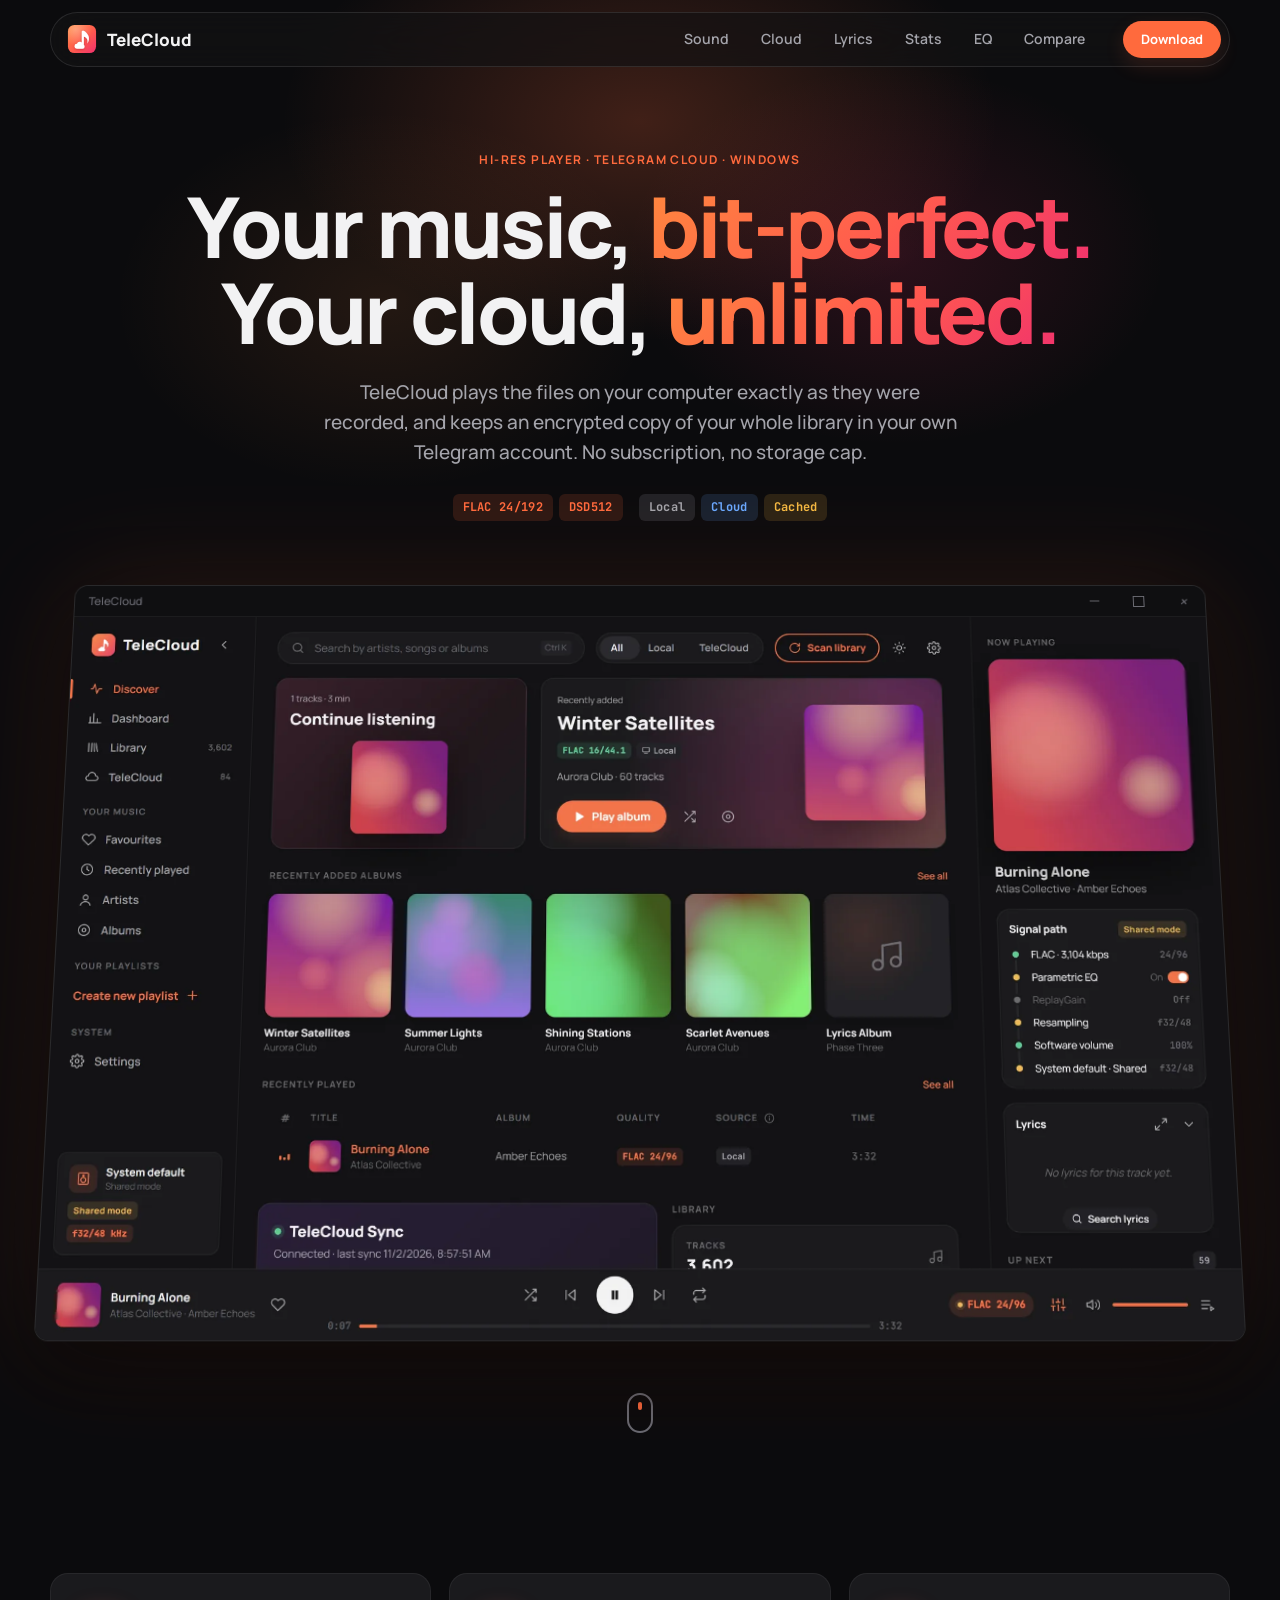
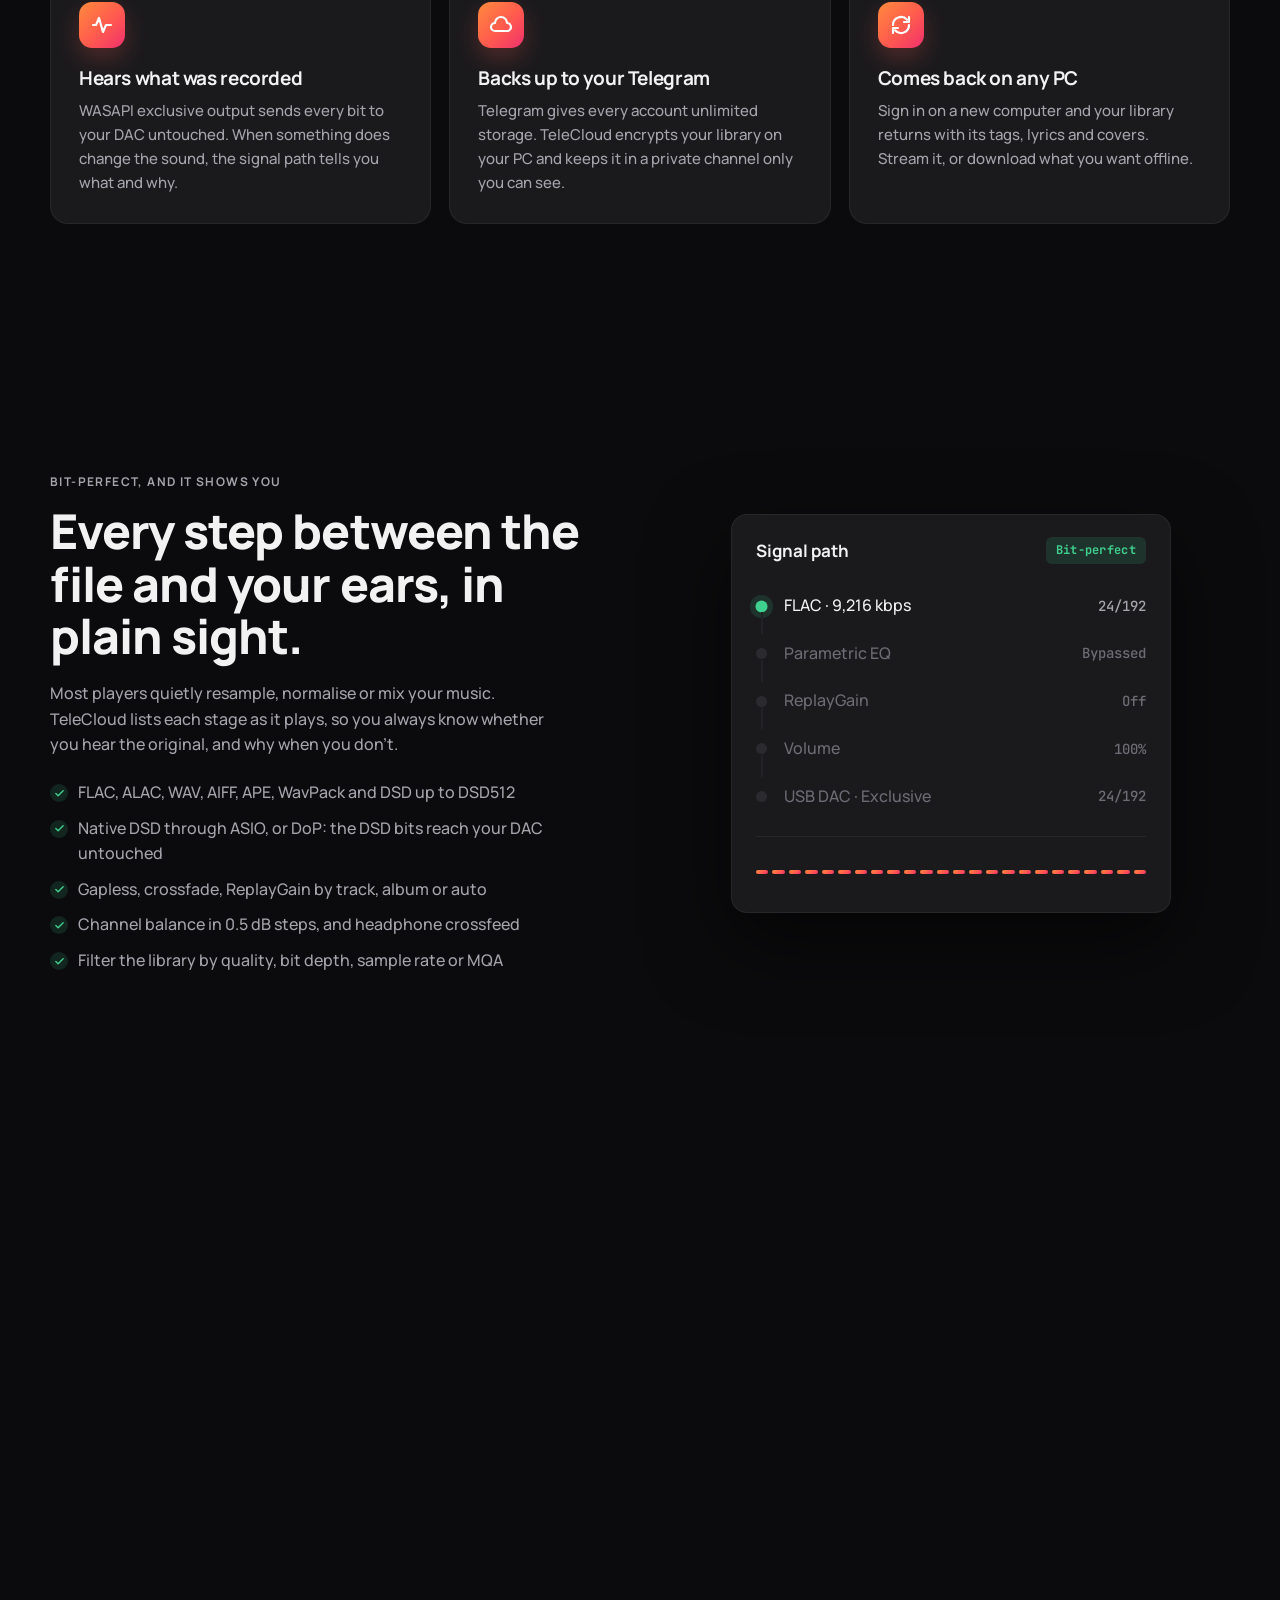
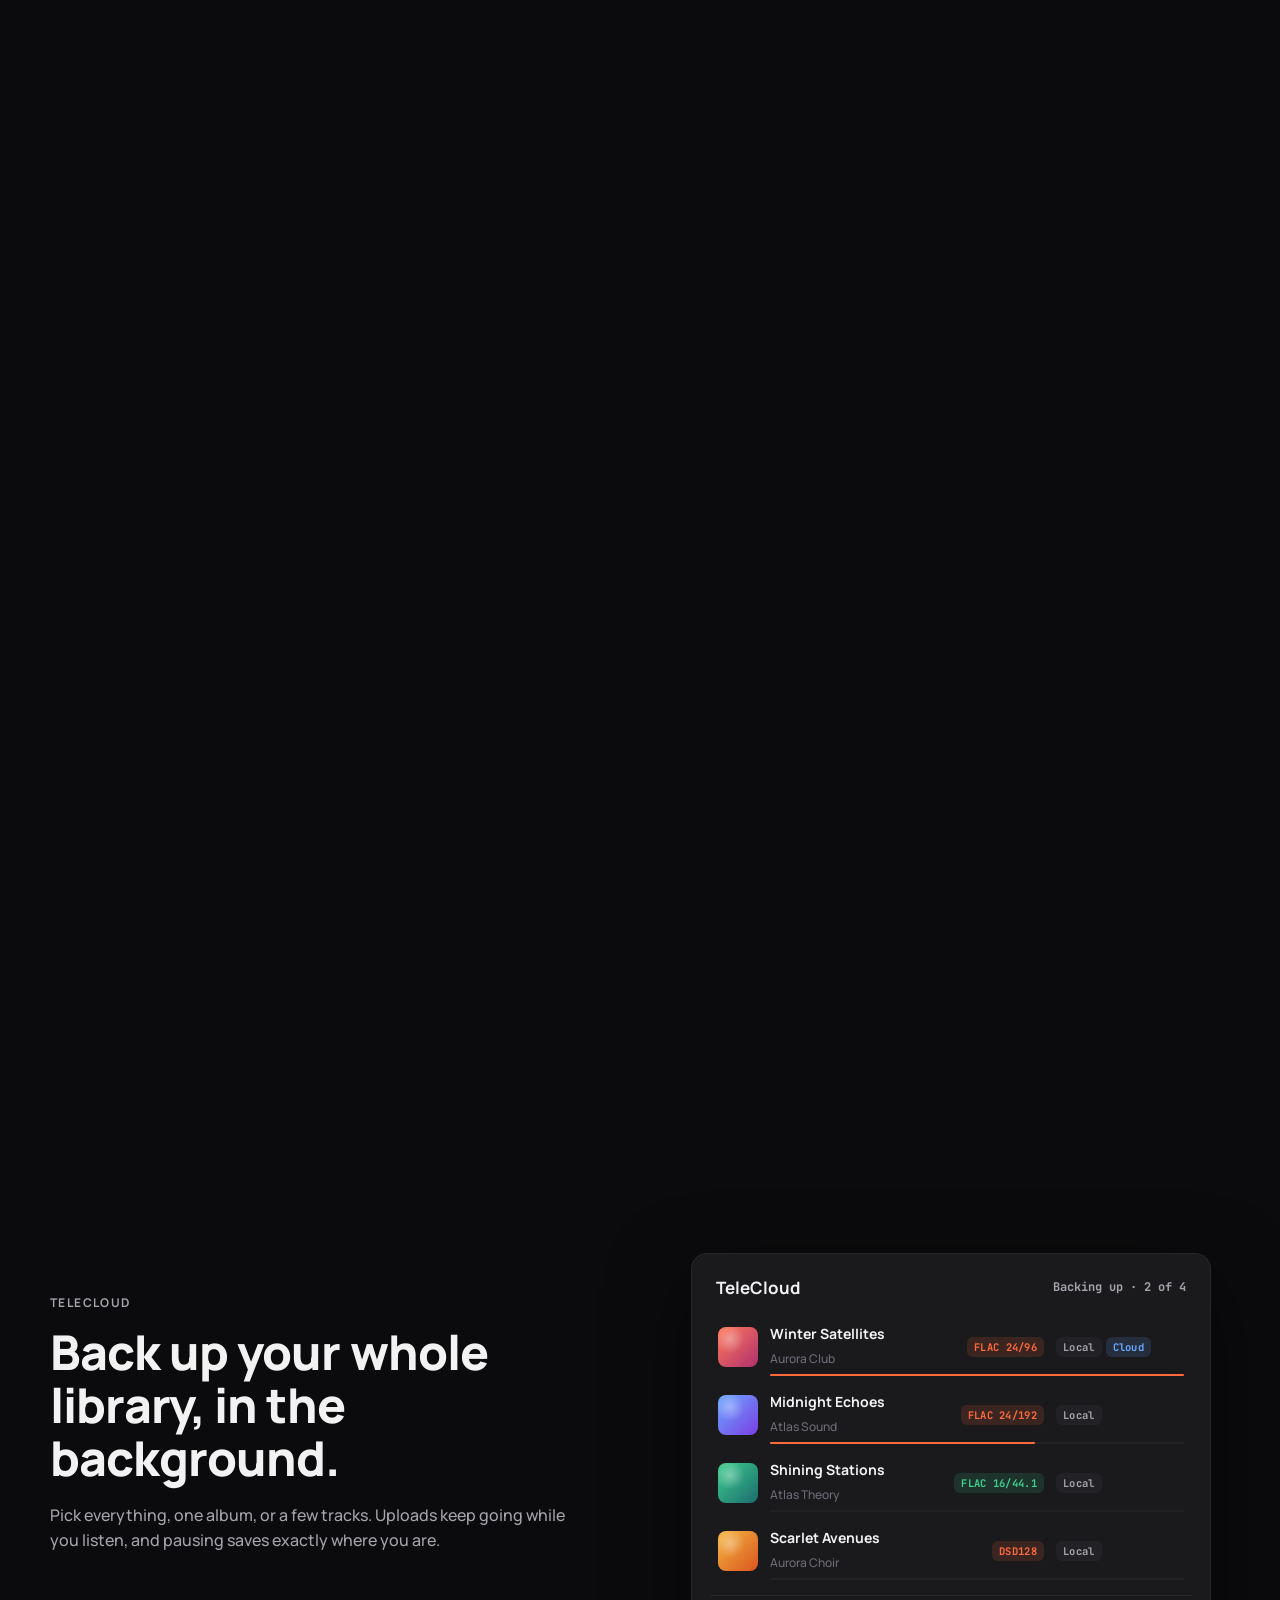
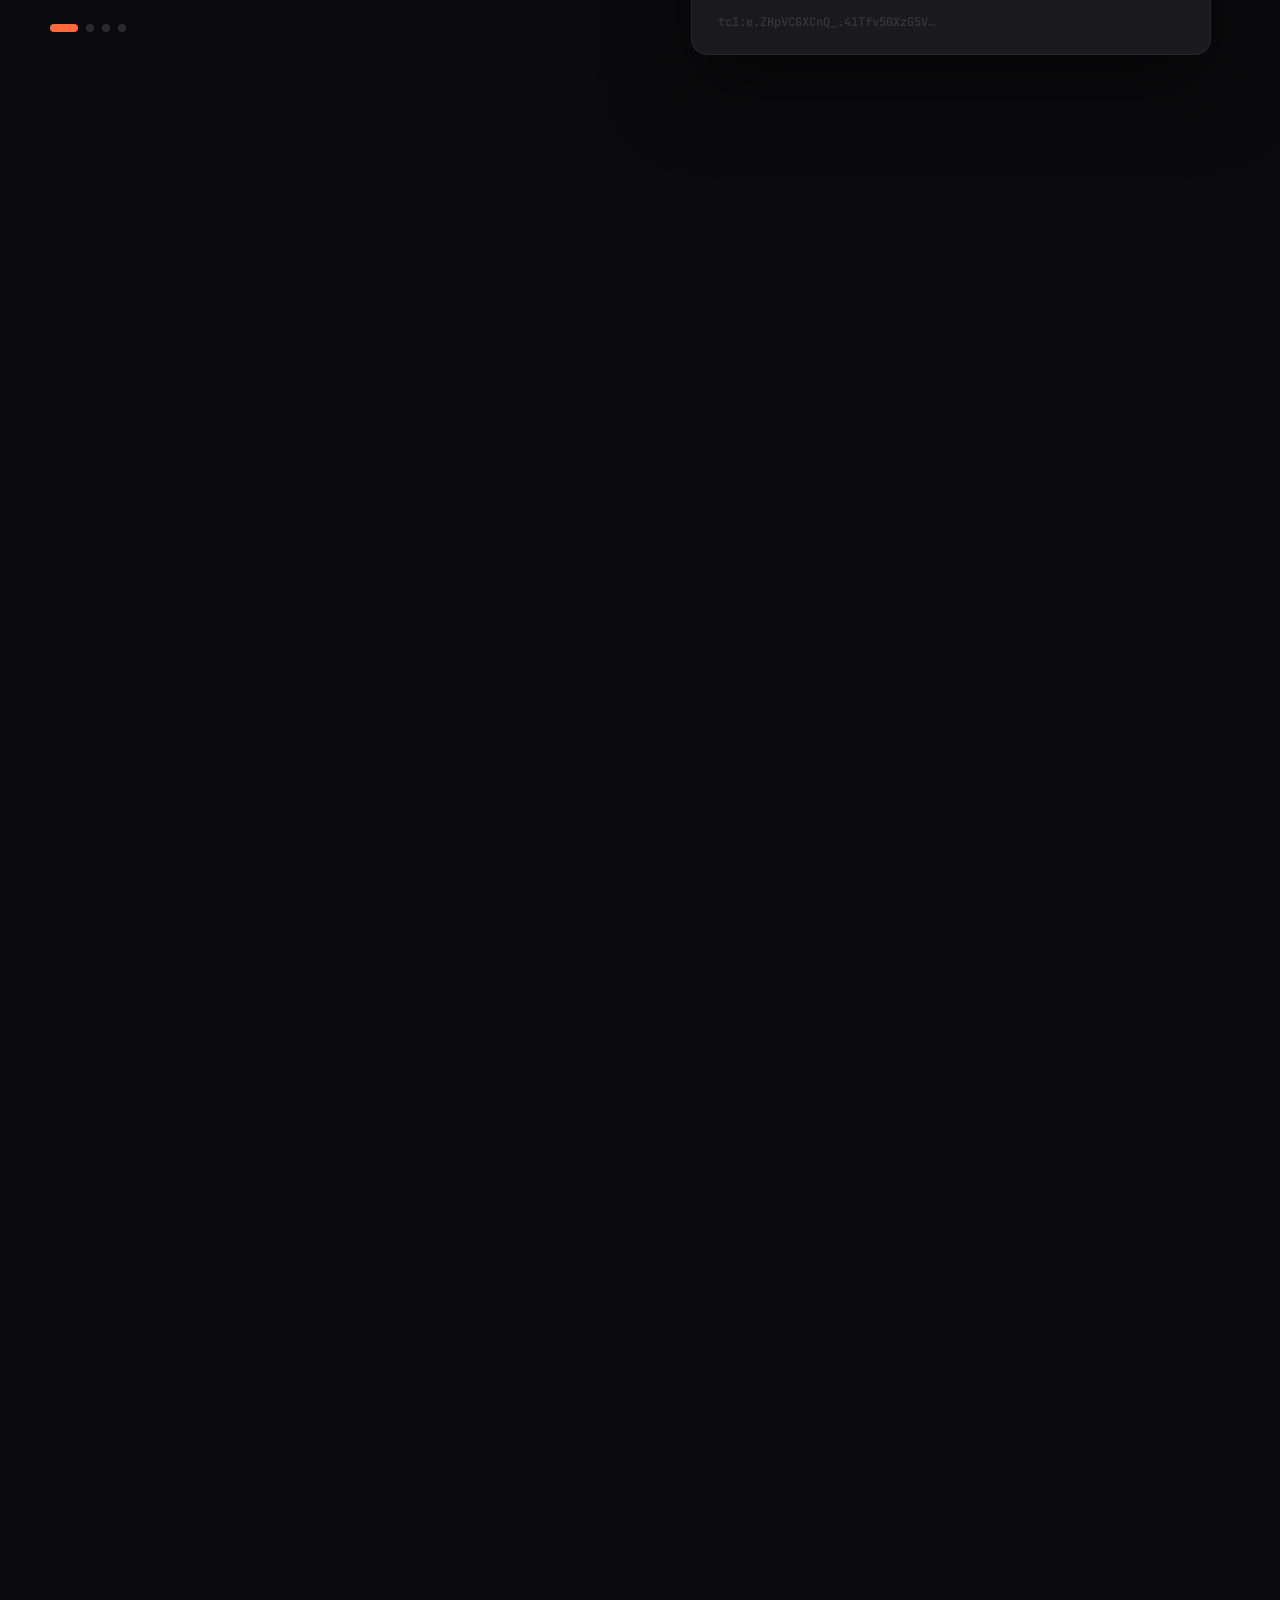
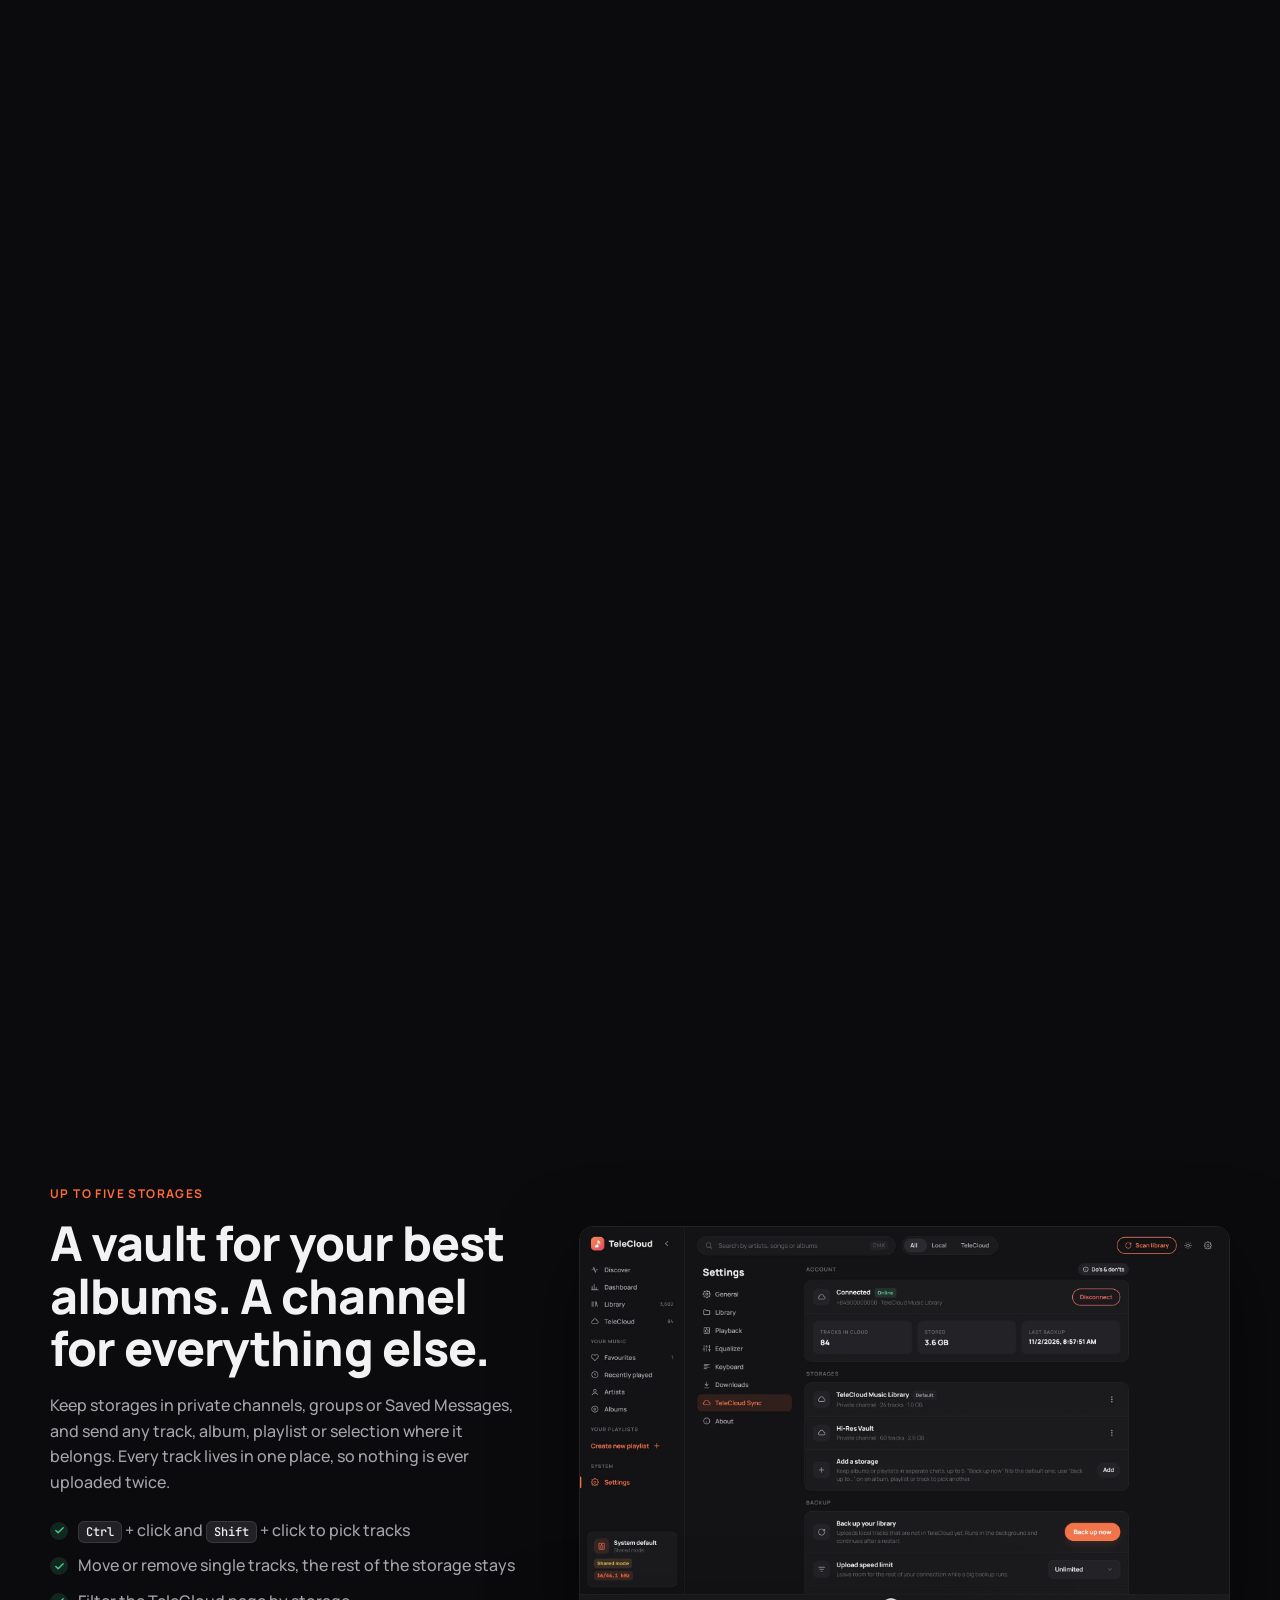
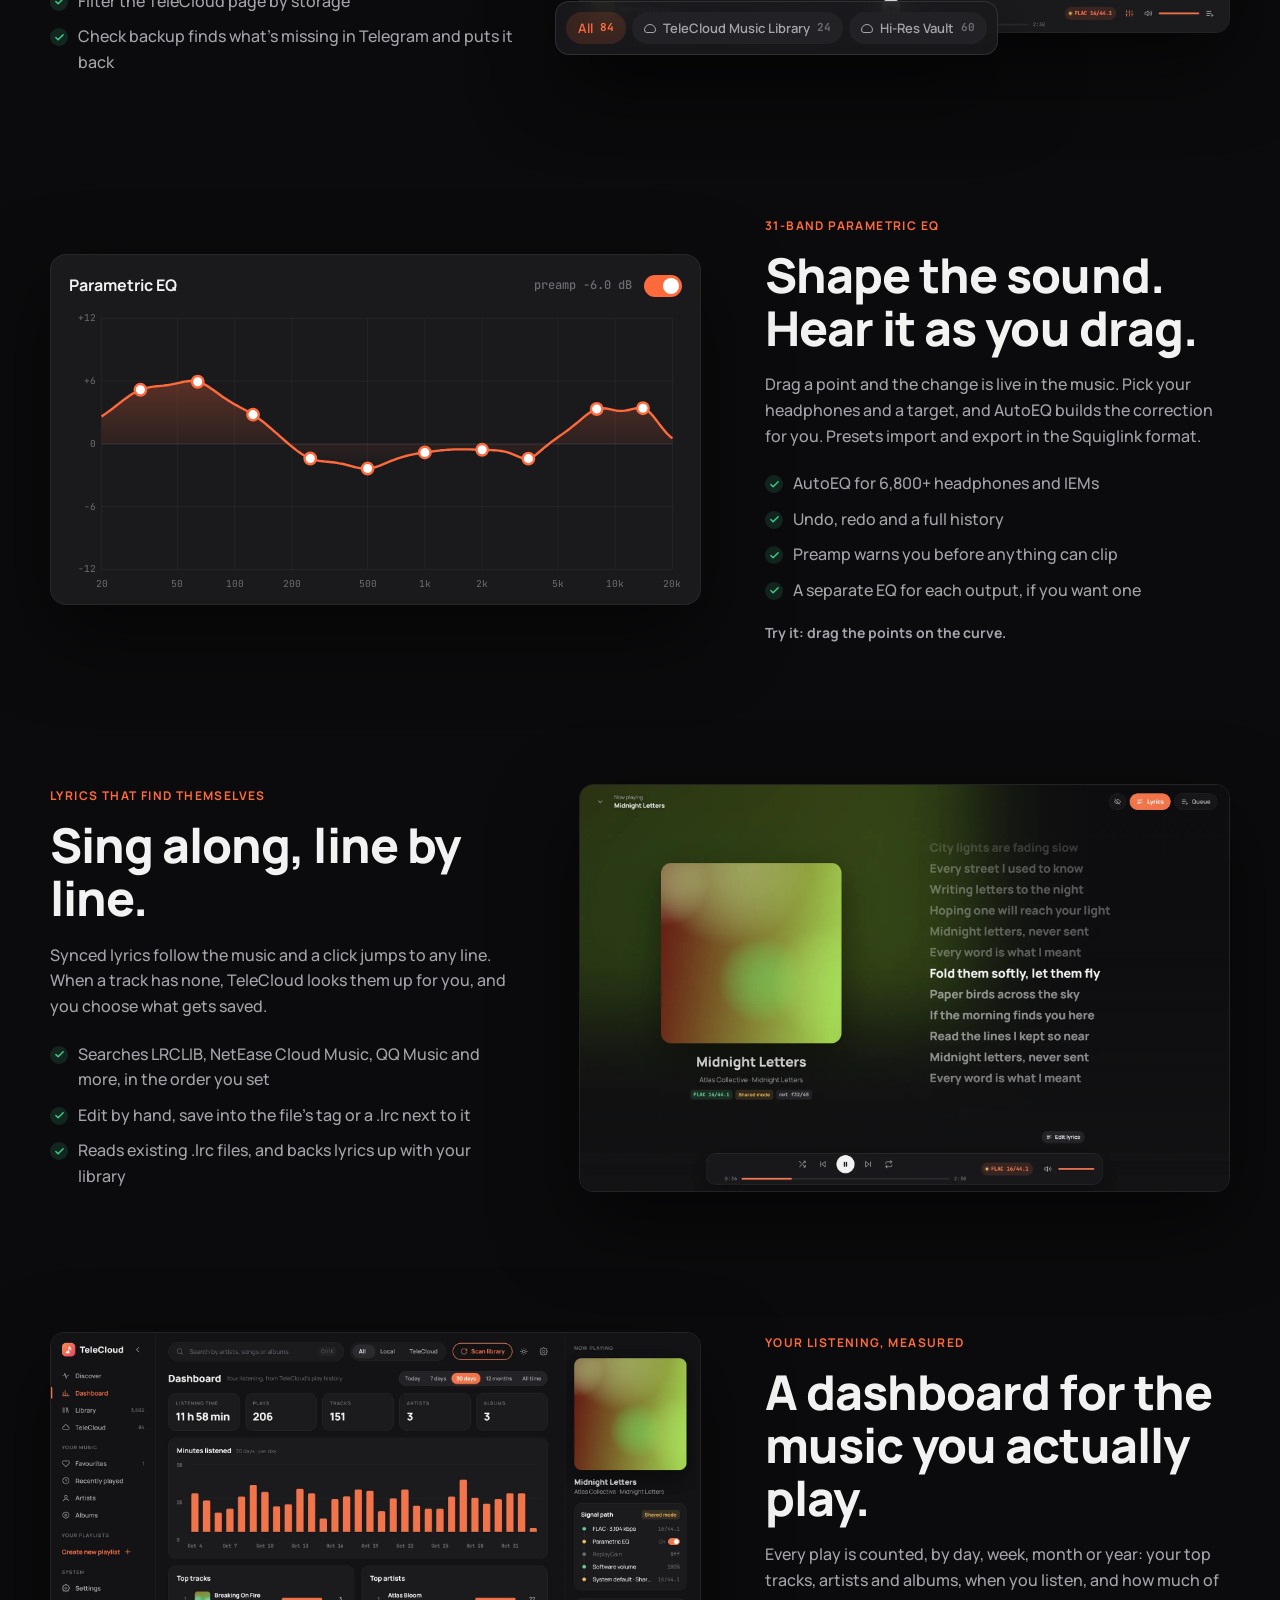
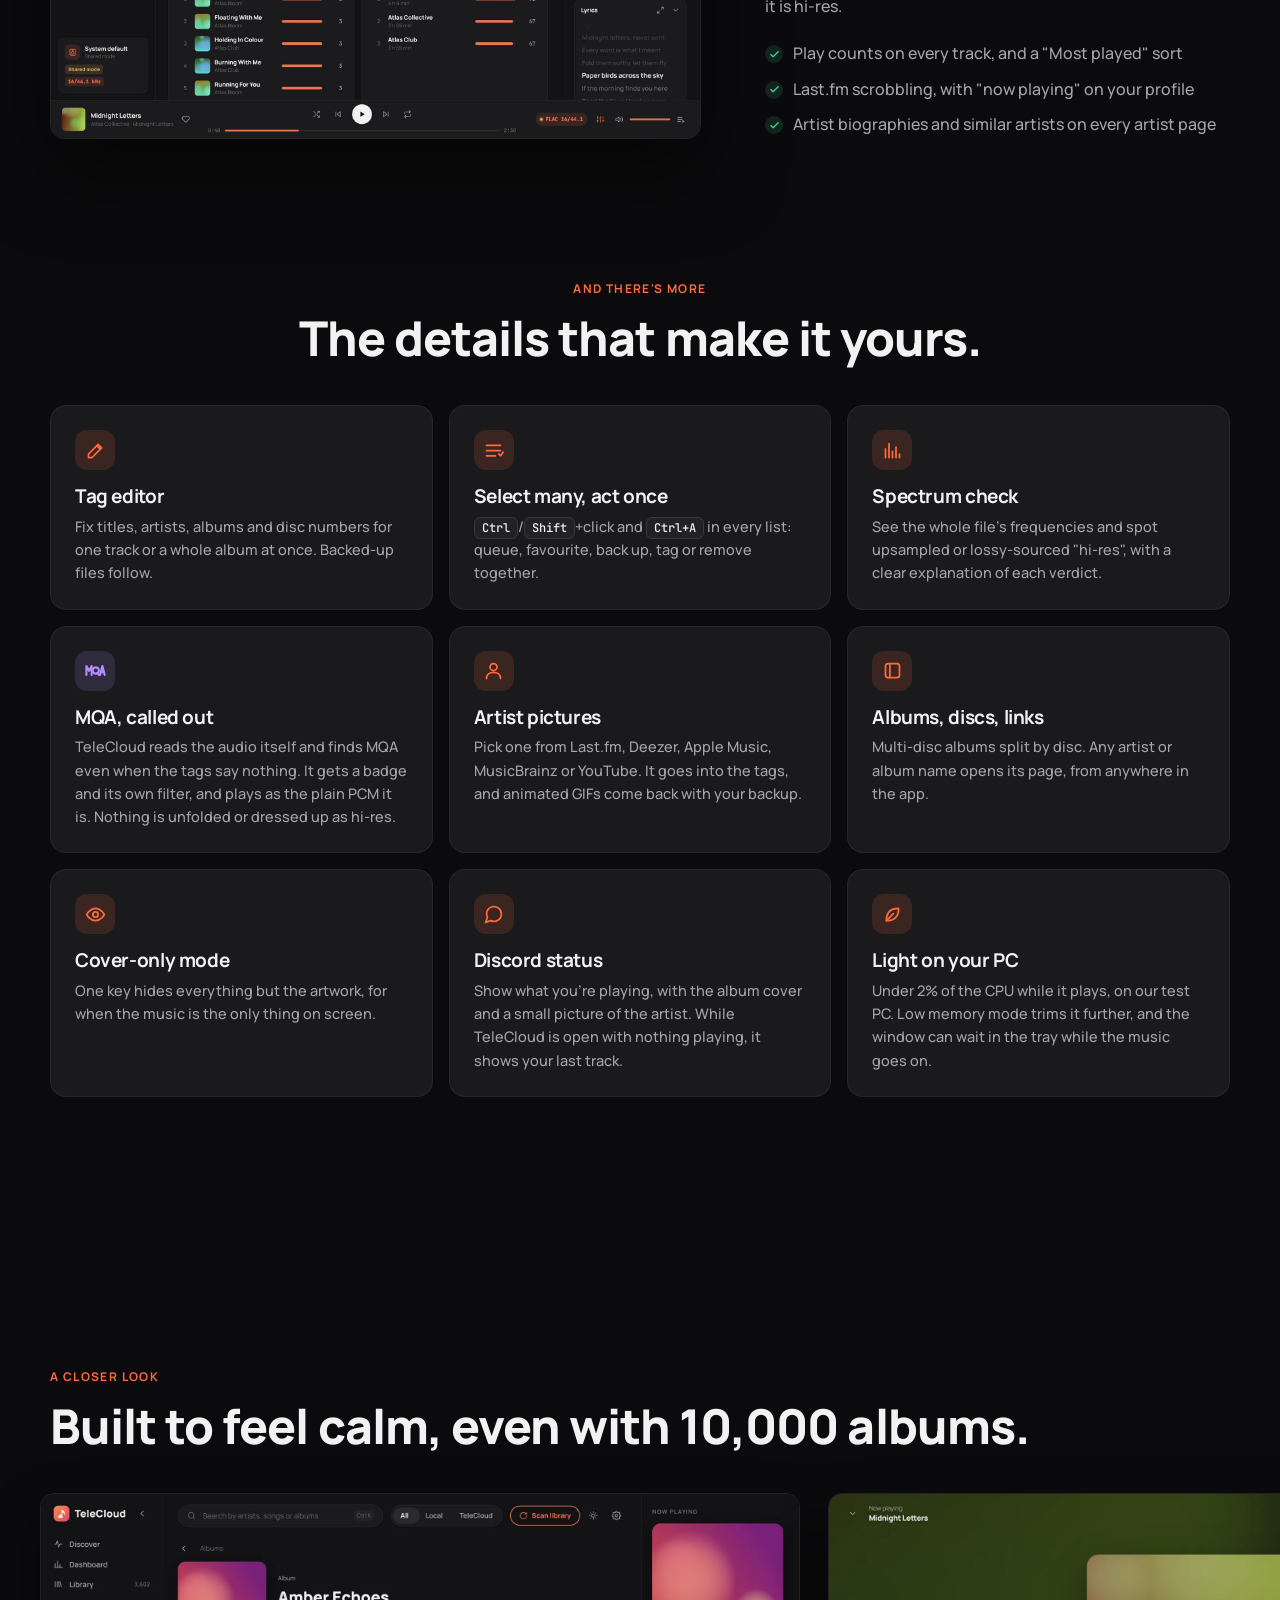
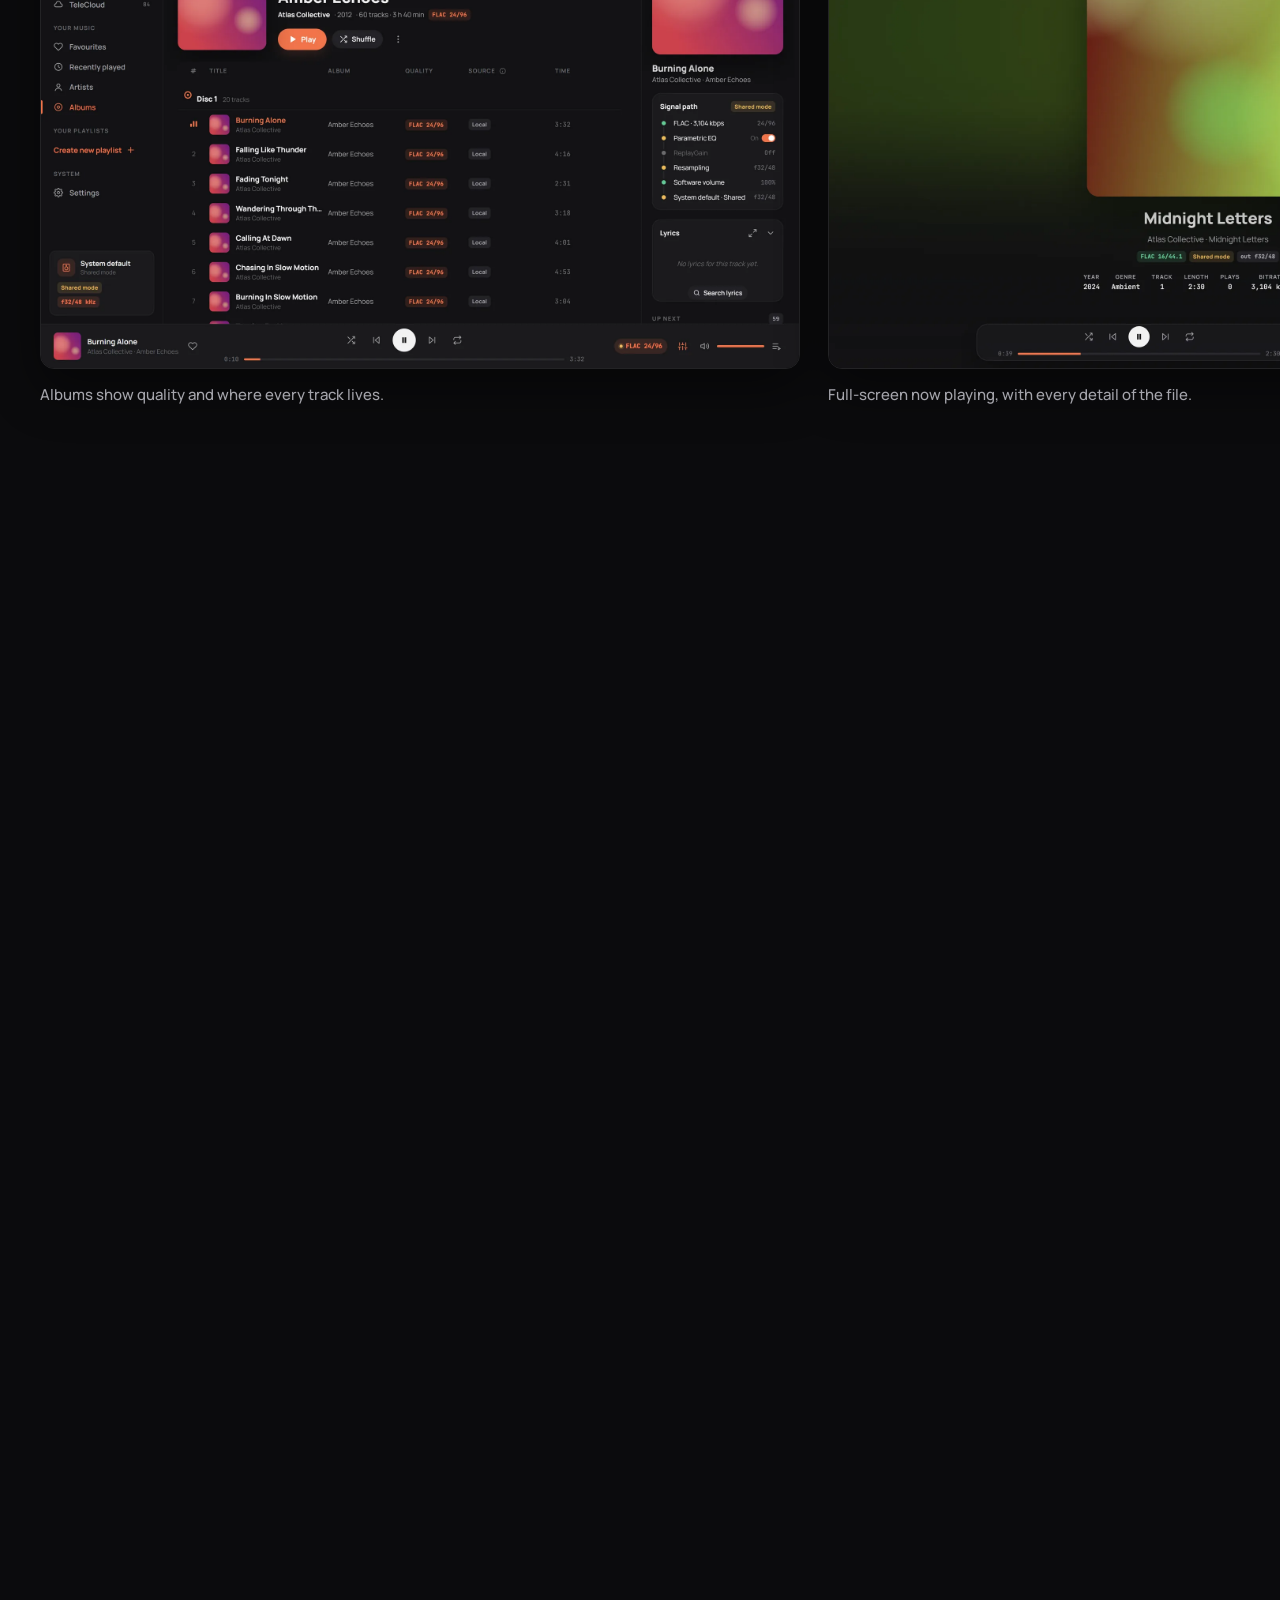
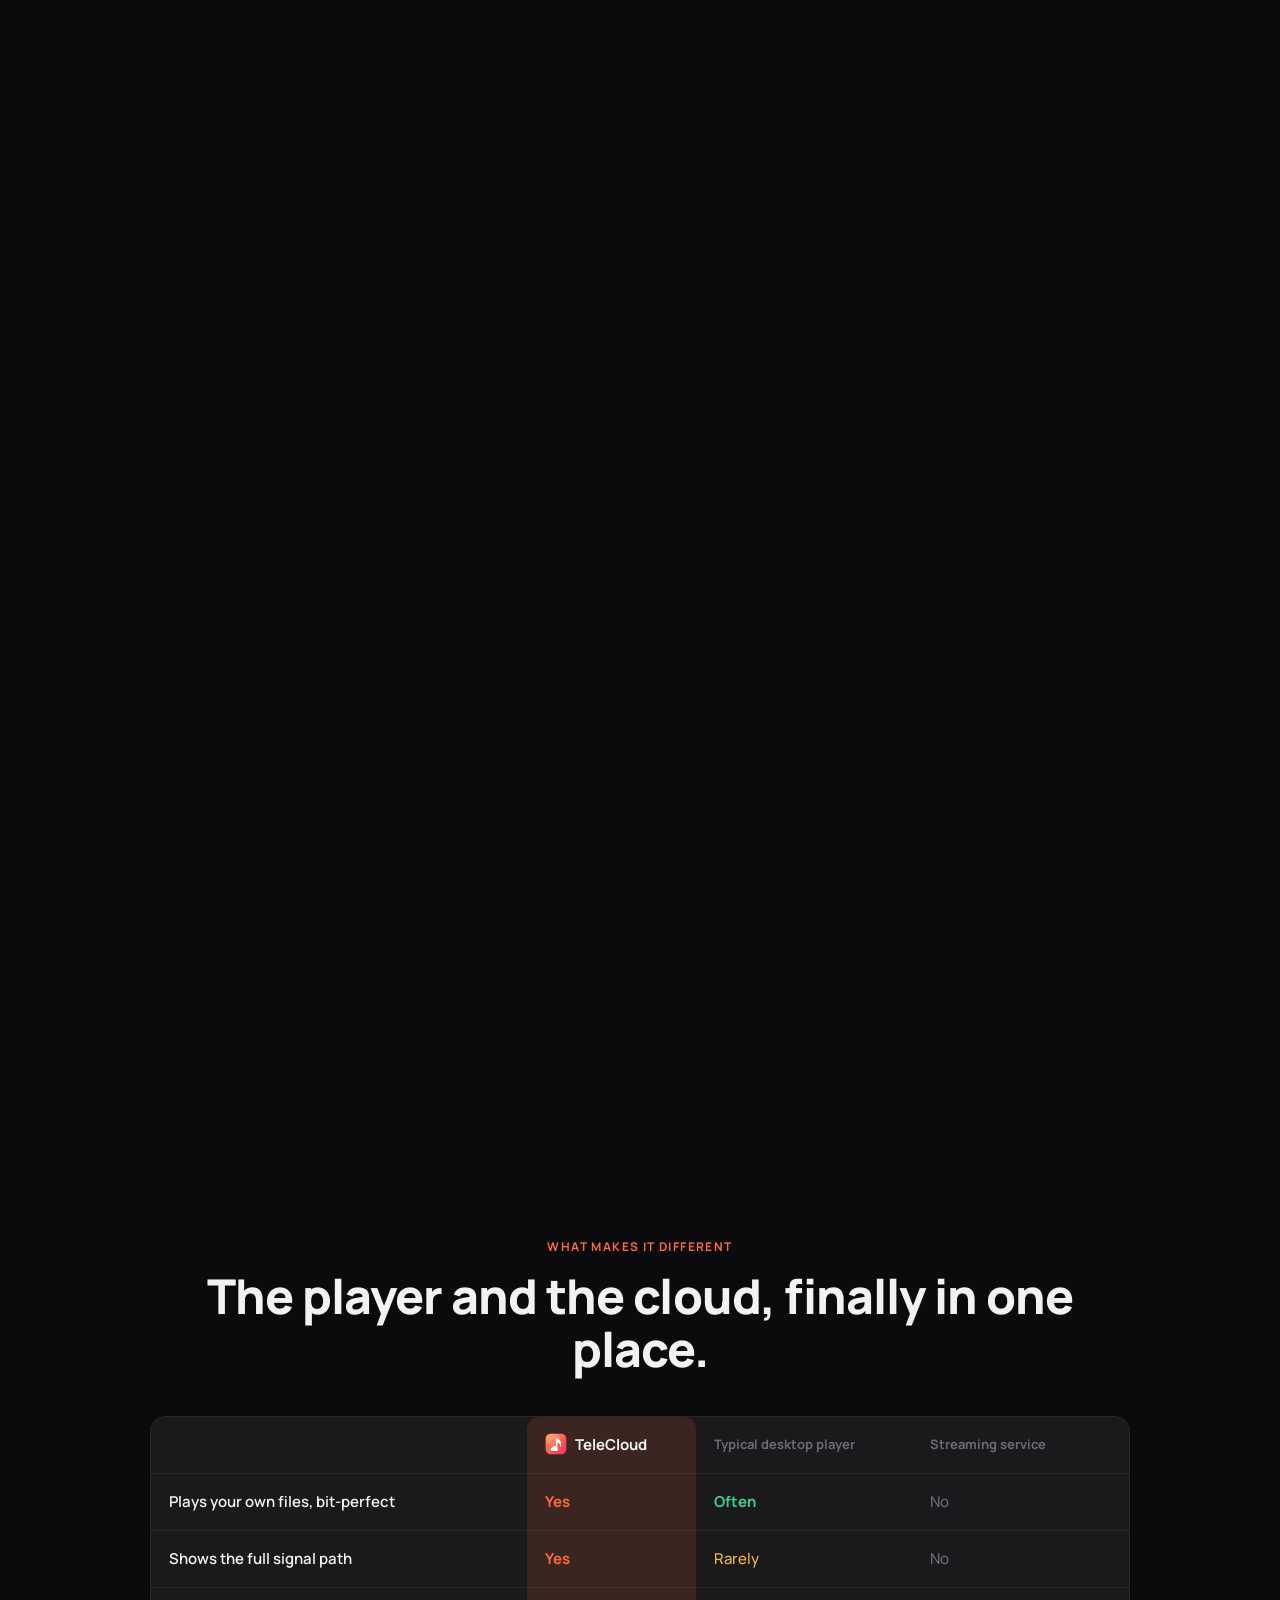
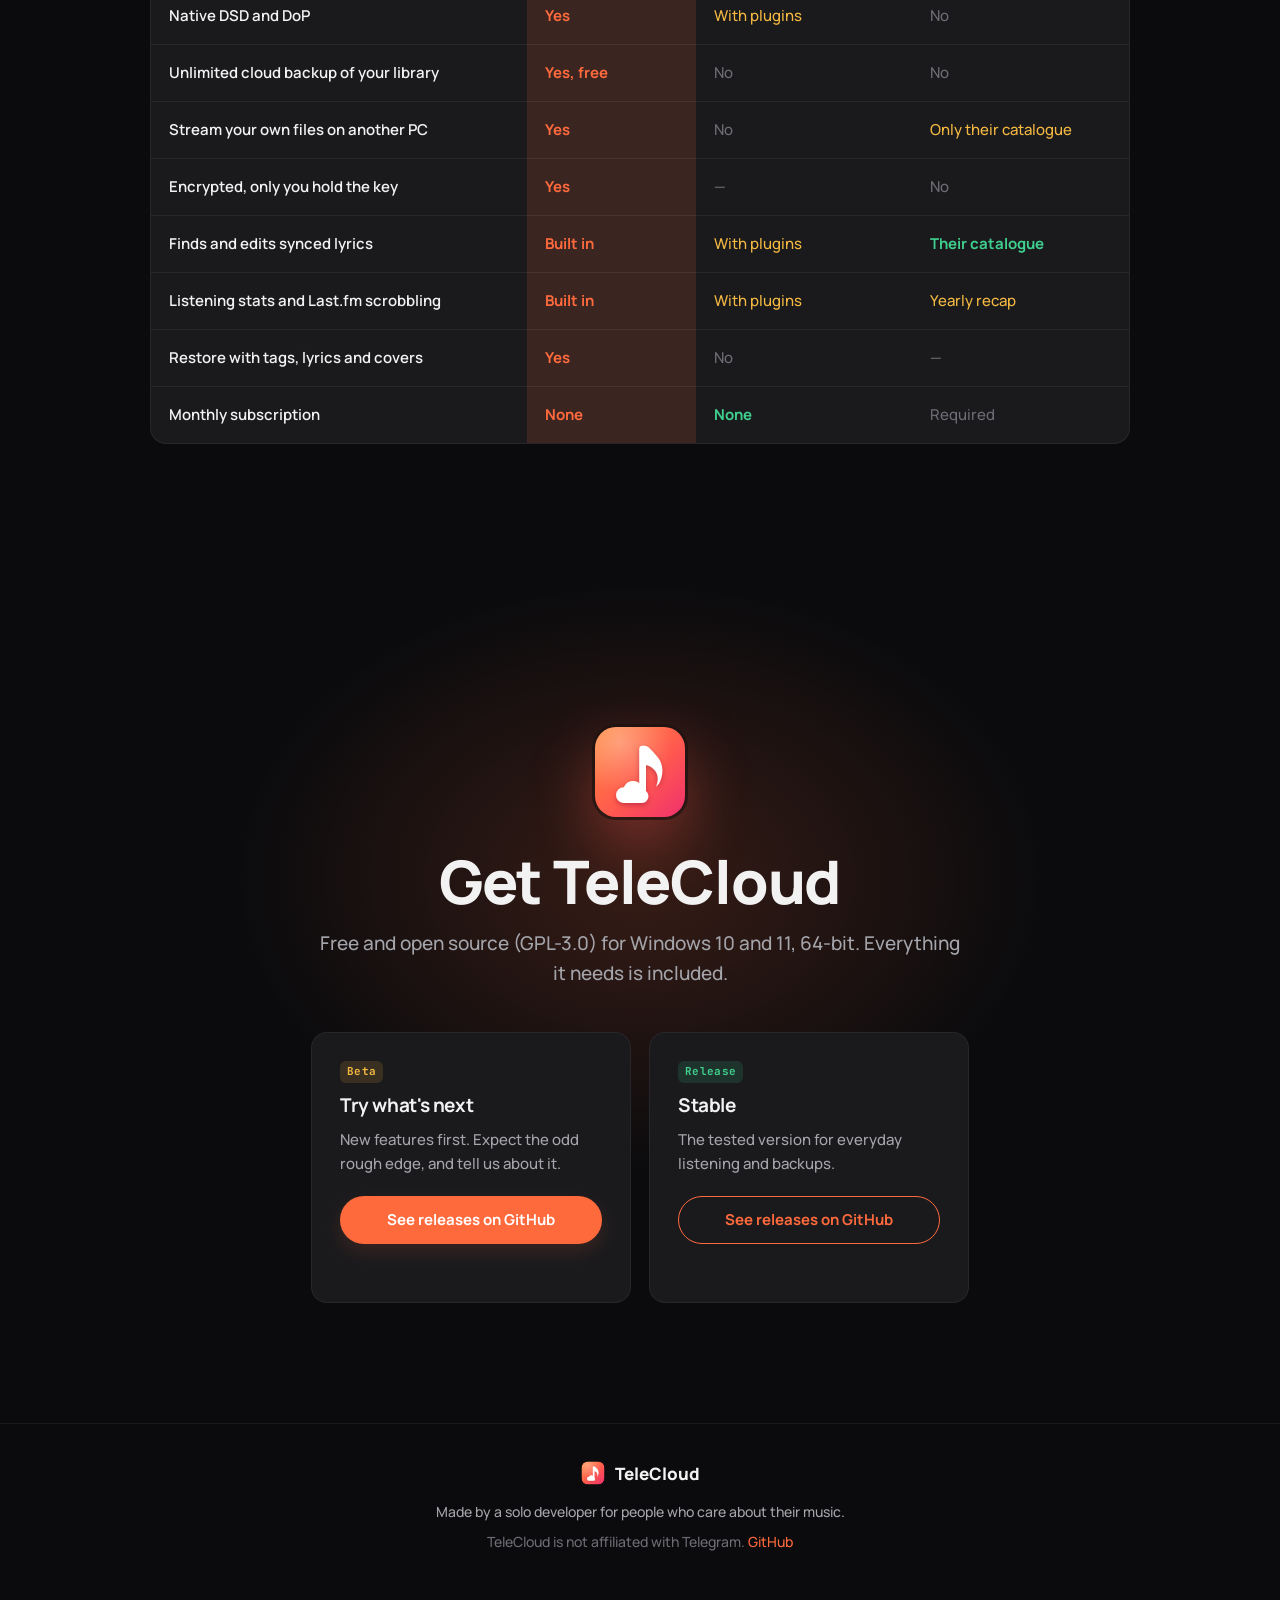
==== index.html @ ee0e46df "Mention what's new since beta.15: MQA detection, balance and crossfeed, artist pictures, Discord, a " ====
<!doctype html>
<html lang="en">
<head>
  <meta charset="utf-8">
  <meta name="viewport" content="width=device-width, initial-scale=1">
  <title>TeleCloud — Hi-res music player with unlimited Telegram backup</title>
  <meta name="description" content="A hi-res music player for Windows that plays your files bit-perfect and backs your whole library up, encrypted, to your own Telegram. Free and open source.">
  <meta name="theme-color" content="#0b0b0d">
  <link rel="canonical" href="https://telecloud-music.pages.dev/">
  <!-- link previews (Messenger, Zalo, Discord, Telegram, X, …) -->
  <meta property="og:type" content="website">
  <meta property="og:site_name" content="TeleCloud">
  <meta property="og:url" content="https://telecloud-music.pages.dev/">
  <meta property="og:title" content="TeleCloud: your music, bit-perfect. Your cloud, unlimited.">
  <meta property="og:description" content="A hi-res music player for Windows that plays your files bit-perfect and backs your whole library up, encrypted, to your own Telegram. Free and open source.">
  <meta property="og:image" content="https://telecloud-music.pages.dev/assets/og-image-v2.png">
  <meta property="og:image:secure_url" content="https://telecloud-music.pages.dev/assets/og-image-v2.png">
  <meta property="og:image:type" content="image/png">
  <meta property="og:image:width" content="1280">
  <meta property="og:image:height" content="640">
  <meta property="og:image:alt" content="TeleCloud: Your music, bit-perfect. Your cloud, unlimited.">
  <meta name="twitter:card" content="summary_large_image">
  <meta name="twitter:title" content="TeleCloud: your music, bit-perfect. Your cloud, unlimited.">
  <meta name="twitter:description" content="A hi-res music player for Windows that plays your files bit-perfect and backs your whole library up, encrypted, to your own Telegram. Free and open source.">
  <meta name="twitter:image" content="https://telecloud-music.pages.dev/assets/og-image-v2.png">
  <link rel="icon" href="assets/favicon.png">
  <link rel="preconnect" href="https://fonts.googleapis.com">
  <link rel="preconnect" href="https://fonts.gstatic.com" crossorigin>
  <link href="https://fonts.googleapis.com/css2?family=JetBrains+Mono:wght@400;600&family=Manrope:wght@400;500;600;700;800&display=swap" rel="stylesheet">
  <link rel="stylesheet" href="style.css">
</head>
<body>
  <div class="scroll-bar" aria-hidden="true"></div>

  <header class="nav">
    <a class="brand" href="#top" aria-label="TeleCloud home">
      <img src="assets/icon.svg" alt="" width="30" height="30">
      <span>TeleCloud</span>
    </a>
    <nav class="nav-links" aria-label="Sections">
      <a href="#sound">Sound</a>
      <a href="#cloud">Cloud</a>
      <a href="#lyrics">Lyrics</a>
      <a href="#stats">Stats</a>
      <a href="#eq">EQ</a>
      <a href="#compare">Compare</a>
    </nav>
    <a class="btn-primary sm" href="#download">Download</a>
  </header>

  <main id="top">
    <!-- Hero -->
    <section class="hero">
      <div class="hero-glow" aria-hidden="true"></div>
      <p class="eyebrow reveal">Hi-res player · Telegram cloud · Windows</p>
      <h1 class="reveal">Your music, <span class="grad">bit-perfect.</span><br>Your cloud, <span class="grad">unlimited.</span></h1>
      <p class="lead reveal">TeleCloud plays the files on your computer exactly as they were recorded, and keeps an encrypted copy of your whole library in your own Telegram account. No subscription, no storage cap.</p>
      <div class="hero-badges reveal">
        <span class="badge b-hires">FLAC 24/192</span>
        <span class="badge b-hires">DSD512</span>
        <span class="badge b-local">Local</span><span class="badge b-cloud">Cloud</span>
        <span class="badge b-cached">Cached</span>
      </div>
      <div class="hero-shot" data-scroll="hero">
        <div class="window">
          <div class="window-bar"><span class="wt">TeleCloud</span><i></i><i></i><i></i></div>
          <img src="assets/discover.webp" alt="TeleCloud's Discover page with a track playing and the signal path panel" width="1920" height="1200">
        </div>
      </div>
      <a class="scroll-cue" href="#why" aria-label="Scroll to learn more"><span></span></a>
    </section>

    <!-- Three pillars -->
    <section class="pillars" id="why">
      <article class="pillar reveal">
        <div class="p-ico"><svg viewBox="0 0 24 24"><path d="M3 12h3l3-7 4 14 3-7h5"/></svg></div>
        <h3>Hears what was recorded</h3>
        <p>WASAPI exclusive output sends every bit to your DAC untouched. When something does change the sound, the signal path tells you what and why.</p>
      </article>
      <article class="pillar reveal">
        <div class="p-ico"><svg viewBox="0 0 24 24"><path d="M18 10a6 6 0 0 0-12 0 4 4 0 0 0 0 8h12a4 4 0 0 0 0-8z"/></svg></div>
        <h3>Backs up to your Telegram</h3>
        <p>Telegram gives every account unlimited storage. TeleCloud encrypts your library on your PC and keeps it in a private channel only you can see.</p>
      </article>
      <article class="pillar reveal">
        <div class="p-ico"><svg viewBox="0 0 24 24"><path d="M4 12a8 8 0 0 1 14-5.3M20 4v5h-5M20 12a8 8 0 0 1-14 5.3M4 20v-5h5"/></svg></div>
        <h3>Comes back on any PC</h3>
        <p>Sign in on a new computer and your library returns with its tags, lyrics and covers. Stream it, or download what you want offline.</p>
      </article>
    </section>

    <!-- Signal path -->
    <section class="story" id="sound" data-scroll="signal" data-steps="5">
      <div class="story-sticky">
        <div class="story-copy">
          <p class="eyebrow">Bit-perfect, and it shows you</p>
          <h2>Every step between the file and your ears, in plain sight.</h2>
          <p>Most players quietly resample, normalise or mix your music. TeleCloud lists each stage as it plays, so you always know whether you hear the original, and why when you don't.</p>
          <ul class="ticks">
            <li>FLAC, ALAC, WAV, AIFF, APE, WavPack and DSD up to DSD512</li>
            <li>Native DSD through ASIO, or DoP: the DSD bits reach your DAC untouched</li>
            <li>Gapless, crossfade, ReplayGain by track, album or auto</li>
            <li>Channel balance in 0.5 dB steps, and headphone crossfeed</li>
            <li>Filter the library by quality, bit depth, sample rate or MQA</li>
          </ul>
        </div>
        <div class="story-visual">
          <div class="card sp-card">
            <div class="sp-head"><b>Signal path</b><span class="badge b-ok sp-badge">Bit-perfect</span></div>
            <ol class="sp-steps">
              <li data-i="0"><i></i><span>FLAC · 9,216 kbps</span><code>24/192</code></li>
              <li data-i="1"><i></i><span>Parametric EQ</span><code>Bypassed</code></li>
              <li data-i="2"><i></i><span>ReplayGain</span><code>Off</code></li>
              <li data-i="3"><i></i><span>Volume</span><code>100%</code></li>
              <li data-i="4"><i></i><span>USB DAC · Exclusive</span><code>24/192</code></li>
            </ol>
            <div class="sp-wave" aria-hidden="true"><span></span><span></span><span></span><span></span><span></span><span></span><span></span><span></span><span></span><span></span><span></span><span></span><span></span><span></span><span></span><span></span><span></span><span></span><span></span><span></span><span></span><span></span><span></span><span></span></div>
          </div>
        </div>
      </div>
    </section>

    <!-- TeleCloud story -->
    <section class="story tall" id="cloud" data-scroll="cloud" data-steps="4">
      <div class="story-sticky">
        <div class="story-copy">
          <p class="eyebrow">TeleCloud</p>
          <div class="steps-copy">
            <div class="sc" data-s="0">
              <h2>Back up your whole library, in the background.</h2>
              <p>Pick everything, one album, or a few tracks. Uploads keep going while you listen, and pausing saves exactly where you are.</p>
            </div>
            <div class="sc" data-s="1">
              <h2>Encrypted before it leaves your PC.</h2>
              <p>Files and their tags are sealed on your computer. Only your recovery key opens them, so not even Telegram can listen in.</p>
            </div>
            <div class="sc" data-s="2">
              <h2>Stream it back, bit for bit.</h2>
              <p>Tracks that live only in TeleCloud start in a second or two. The file you hear is checked against the one you uploaded.</p>
            </div>
            <div class="sc" data-s="3">
              <h2>Played once, ready offline.</h2>
              <p>A smart cache keeps what you play, up to the size you choose. Your favourites stay instant, even on a plane.</p>
            </div>
          </div>
          <div class="dots" aria-hidden="true"><i></i><i></i><i></i><i></i></div>
        </div>
        <div class="story-visual">
          <div class="card tl-card">
            <div class="tl-head"><b>TeleCloud</b><span class="tl-status"></span></div>
            <div class="tl-rows">
              <div class="tl-row" style="--c1:#ff7a59;--c2:#b0306e"><div class="cv"></div><div class="tt"><b>Winter Satellites</b><small>Aurora Club</small></div><span class="badge b-hires">FLAC 24/96</span><div class="src"><span class="badge b-local">Local</span><span class="badge b-cloud">Cloud</span><span class="badge b-cached">Cached</span><span class="lock"></span></div><div class="up"><span></span></div></div>
              <div class="tl-row" style="--c1:#6aa8ff;--c2:#7b3fe4"><div class="cv"></div><div class="tt"><b>Midnight Echoes</b><small>Atlas Sound</small></div><span class="badge b-hires">FLAC 24/192</span><div class="src"><span class="badge b-local">Local</span><span class="badge b-cloud">Cloud</span><span class="badge b-cached">Cached</span><span class="lock"></span></div><div class="up"><span></span></div></div>
              <div class="tl-row stream" style="--c1:#3fcf8e;--c2:#1b6b6e"><div class="cv"></div><div class="tt"><b>Shining Stations</b><small>Atlas Theory</small></div><span class="badge b-lossless">FLAC 16/44.1</span><div class="src"><span class="badge b-local">Local</span><span class="badge b-cloud">Cloud</span><span class="badge b-cached">Cached</span><span class="lock"></span></div><div class="up"><span></span></div></div>
              <div class="tl-row" style="--c1:#f5b942;--c2:#d9541e"><div class="cv"></div><div class="tt"><b>Scarlet Avenues</b><small>Aurora Choir</small></div><span class="badge b-hires">DSD128</span><div class="src"><span class="badge b-local">Local</span><span class="badge b-cloud">Cloud</span><span class="badge b-cached">Cached</span><span class="lock"></span></div><div class="up"><span></span></div></div>
            </div>
            <div class="tl-foot"><code class="cap">tc1:e.ZHpVCGXCnQ_.41Tfv50XzG5V…</code></div>
          </div>
        </div>
      </div>
    </section>

    <!-- Storages -->
    <section class="split" id="storages">
      <div class="split-copy reveal">
        <p class="eyebrow">Up to five storages</p>
        <h2>A vault for your best albums. A channel for everything else.</h2>
        <p>Keep storages in private channels, groups or Saved Messages, and send any track, album, playlist or selection where it belongs. Every track lives in one place, so nothing is ever uploaded twice.</p>
        <ul class="ticks">
          <li><kbd>Ctrl</kbd> + click and <kbd>Shift</kbd> + click to pick tracks</li>
          <li>Move or remove single tracks, the rest of the storage stays</li>
          <li>Filter the TeleCloud page by storage</li>
          <li>Check backup finds what's missing in Telegram and puts it back</li>
        </ul>
      </div>
      <div class="split-shot reveal">
        <img src="assets/storages.webp" alt="TeleCloud settings listing two storages and the backup controls" loading="lazy" width="1920" height="1200">
        <div class="chips float" aria-hidden="true">
          <span class="chip on">All <b>84</b></span>
          <span class="chip"><i></i>TeleCloud Music Library <b>24</b></span>
          <span class="chip"><i></i>Hi-Res Vault <b>60</b></span>
        </div>
      </div>
    </section>

    <!-- EQ -->
    <section class="split rev" id="eq">
      <div class="split-copy reveal">
        <p class="eyebrow">31-band parametric EQ</p>
        <h2>Shape the sound. Hear it as you drag.</h2>
        <p>Drag a point and the change is live in the music. Pick your headphones and a target, and AutoEQ builds the correction for you. Presets import and export in the Squiglink format.</p>
        <ul class="ticks">
          <li>AutoEQ for 6,800+ headphones and IEMs</li>
          <li>Undo, redo and a full history</li>
          <li>Preamp warns you before anything can clip</li>
          <li>A separate EQ for each output, if you want one</li>
        </ul>
        <p class="hint">Try it: drag the points on the curve.</p>
      </div>
      <div class="split-shot reveal">
        <div class="card eq-card">
          <div class="eq-top"><b>Parametric EQ</b><span class="mono muted" id="eq-pre">preamp −3.6 dB</span><span class="toggle on"><i></i></span></div>
          <svg id="eq-svg" viewBox="0 0 640 300" role="img" aria-label="Interactive equalizer curve">
            <g class="eq-grid"></g>
            <path class="eq-fill" d=""/>
            <path class="eq-line" d=""/>
            <g class="eq-dots"></g>
          </svg>
        </div>
      </div>
    </section>

    <!-- Lyrics -->
    <section class="split" id="lyrics">
      <div class="split-copy reveal">
        <p class="eyebrow">Lyrics that find themselves</p>
        <h2>Sing along, line by line.</h2>
        <p>Synced lyrics follow the music and a click jumps to any line. When a track has none, TeleCloud looks them up for you, and you choose what gets saved.</p>
        <ul class="ticks">
          <li>Searches LRCLIB, NetEase Cloud Music, QQ Music and more, in the order you set</li>
          <li>Edit by hand, save into the file's tag or a .lrc next to it</li>
          <li>Reads existing .lrc files, and backs lyrics up with your library</li>
        </ul>
      </div>
      <div class="split-shot reveal">
        <img src="assets/lyrics.webp" alt="Full-screen now playing with synced lyrics" loading="lazy" width="1920" height="1200">
      </div>
    </section>

    <!-- Stats -->
    <section class="split rev" id="stats">
      <div class="split-copy reveal">
        <p class="eyebrow">Your listening, measured</p>
        <h2>A dashboard for the music you actually play.</h2>
        <p>Every play is counted, by day, week, month or year: your top tracks, artists and albums, when you listen, and how much of it is hi-res.</p>
        <ul class="ticks">
          <li>Play counts on every track, and a "Most played" sort</li>
          <li>Last.fm scrobbling, with "now playing" on your profile</li>
          <li>Artist biographies and similar artists on every artist page</li>
        </ul>
      </div>
      <div class="split-shot reveal">
        <img src="assets/dashboard.webp" alt="Dashboard with minutes listened, top tracks and top artists" loading="lazy" width="1920" height="1200">
      </div>
    </section>

    <!-- More -->
    <section class="more" id="more">
      <div class="center reveal">
        <p class="eyebrow">And there's more</p>
        <h2>The details that make it yours.</h2>
      </div>
      <div class="more-grid">
        <article class="card more-card reveal"><div class="m-ico"><svg viewBox="0 0 24 24"><path d="M4 20h4L19 9l-4-4L4 16v4zM13.5 6.5l4 4"/></svg></div><h3>Tag editor</h3><p>Fix titles, artists, albums and disc numbers for one track or a whole album at once. Backed-up files follow.</p></article>
        <article class="card more-card reveal"><div class="m-ico"><svg viewBox="0 0 24 24"><path d="M4 6h16M4 12h16M4 18h10"/><path d="M18 16l2 2 3-4"/></svg></div><h3>Select many, act once</h3><p><kbd>Ctrl</kbd>/<kbd>Shift</kbd>+click and <kbd>Ctrl+A</kbd> in every list: queue, favourite, back up, tag or remove together.</p></article>
        <article class="card more-card reveal"><div class="m-ico"><svg viewBox="0 0 24 24"><path d="M4 20V10M8 20V4M12 20v-7M16 20V8M20 20v-4"/></svg></div><h3>Spectrum check</h3><p>See the whole file's frequencies and spot upsampled or lossy-sourced "hi-res", with a clear explanation of each verdict.</p></article>
        <article class="card more-card reveal"><div class="m-ico mqa"><svg viewBox="0 0 24 24"><path d="M1.6 17v-10l3 5.4 3-5.4v10"/><circle cx="12.3" cy="12" r="3.6"/><path d="M13.9 14.7l2 2.3M17.2 17l2.65-10 2.65 10M18.3 14h3.1"/></svg></div><h3>MQA, called out</h3><p>TeleCloud reads the audio itself and finds MQA even when the tags say nothing. It gets a badge and its own filter, and plays as the plain PCM it is. Nothing is unfolded or dressed up as hi-res.</p></article>
        <article class="card more-card reveal"><div class="m-ico"><svg viewBox="0 0 24 24"><circle cx="12" cy="8" r="4"/><path d="M4 21c0-4.4 3.6-7 8-7s8 2.6 8 7"/></svg></div><h3>Artist pictures</h3><p>Pick one from Last.fm, Deezer, Apple Music, MusicBrainz or YouTube. It goes into the tags, and animated GIFs come back with your backup.</p></article>
        <article class="card more-card reveal"><div class="m-ico"><svg viewBox="0 0 24 24"><rect x="4" y="4" width="16" height="16" rx="3"/><path d="M9 4v16"/></svg></div><h3>Albums, discs, links</h3><p>Multi-disc albums split by disc. Any artist or album name opens its page, from anywhere in the app.</p></article>
        <article class="card more-card reveal"><div class="m-ico"><svg viewBox="0 0 24 24"><path d="M2 12s3.6-7 10-7 10 7 10 7-3.6 7-10 7S2 12 2 12z"/><circle cx="12" cy="12" r="3"/></svg></div><h3>Cover-only mode</h3><p>One key hides everything but the artwork, for when the music is the only thing on screen.</p></article>
        <article class="card more-card reveal"><div class="m-ico"><svg viewBox="0 0 24 24"><path d="M21 11.5a8.4 8.4 0 0 1-12.2 7.5L3 21l2-5.6A8.5 8.5 0 1 1 21 11.5z"/></svg></div><h3>Discord status</h3><p>Show what you're playing, with the album cover and a small picture of the artist. While TeleCloud is open with nothing playing, it shows your last track.</p></article>
        <article class="card more-card reveal"><div class="m-ico"><svg viewBox="0 0 24 24"><path d="M5 19c9 0 14-5 14-14C10 5 5 10 5 19z"/><path d="M5 19l8-8"/></svg></div><h3>Light on your PC</h3><p>Under 2% of the CPU while it plays, on our test PC. Low memory mode trims it further, and the window can wait in the tray while the music goes on.</p></article>
      </div>
    </section>

    <!-- Gallery -->
    <section class="gallery" data-scroll="gallery">
      <div class="gallery-sticky">
        <div class="gallery-head">
          <p class="eyebrow">A closer look</p>
          <h2>Built to feel calm, even with 10,000 albums.</h2>
        </div>
        <div class="gallery-track">
          <figure><img src="assets/album.webp" alt="Album page with quality and source tags" loading="lazy" width="1920" height="1200"><figcaption>Albums show quality and where every track lives.</figcaption></figure>
          <figure><img src="assets/nowplaying.webp" alt="Full-screen now playing view" loading="lazy" width="1920" height="1200"><figcaption>Full-screen now playing, with every detail of the file.</figcaption></figure>
          <figure><img src="assets/sources.webp" alt="Source tag explanations" loading="lazy" width="1920" height="1200"><figcaption>Every tag explains itself.</figcaption></figure>
          <figure><img src="assets/select.webp" alt="Several tracks selected" loading="lazy" width="1920" height="1200"><figcaption>Select many, act once.</figcaption></figure>
          <figure><img src="assets/telecloud.webp" alt="TeleCloud page filtered by storage" loading="lazy" width="1920" height="1200"><figcaption>Everything in the cloud, per storage.</figcaption></figure>
          <figure><img src="assets/light.webp" alt="Light theme" loading="lazy" width="1920" height="1200"><figcaption>Ten themes, light and dark, and an accent that can follow the cover.</figcaption></figure>
        </div>
      </div>
    </section>

    <!-- Compare -->
    <section class="compare" id="compare">
      <div class="center reveal">
        <p class="eyebrow">What makes it different</p>
        <h2>The player and the cloud, finally in one place.</h2>
      </div>
      <div class="card table-card reveal">
        <table>
          <thead><tr><th></th><th class="us"><img src="assets/icon.svg" alt="" width="22" height="22">TeleCloud</th><th>Typical desktop player</th><th>Streaming service</th></tr></thead>
          <tbody>
            <tr><td>Plays your own files, bit-perfect</td><td class="us y">Yes</td><td class="y">Often</td><td class="n">No</td></tr>
            <tr><td>Shows the full signal path</td><td class="us y">Yes</td><td class="m">Rarely</td><td class="n">No</td></tr>
            <tr><td>Native DSD and DoP</td><td class="us y">Yes</td><td class="m">With plugins</td><td class="n">No</td></tr>
            <tr><td>Unlimited cloud backup of your library</td><td class="us y">Yes, free</td><td class="n">No</td><td class="n">No</td></tr>
            <tr><td>Stream your own files on another PC</td><td class="us y">Yes</td><td class="n">No</td><td class="m">Only their catalogue</td></tr>
            <tr><td>Encrypted, only you hold the key</td><td class="us y">Yes</td><td class="n">—</td><td class="n">No</td></tr>
            <tr><td>Finds and edits synced lyrics</td><td class="us y">Built in</td><td class="m">With plugins</td><td class="y">Their catalogue</td></tr>
            <tr><td>Listening stats and Last.fm scrobbling</td><td class="us y">Built in</td><td class="m">With plugins</td><td class="m">Yearly recap</td></tr>
            <tr><td>Restore with tags, lyrics and covers</td><td class="us y">Yes</td><td class="n">No</td><td class="n">—</td></tr>
            <tr><td>Monthly subscription</td><td class="us y">None</td><td class="y">None</td><td class="n">Required</td></tr>
          </tbody>
        </table>
      </div>
    </section>

    <!-- Download -->
    <section class="download" id="download">
      <div class="dl-glow" aria-hidden="true"></div>
      <img class="dl-icon reveal" src="assets/icon.svg" alt="" width="96" height="96">
      <h2 class="reveal">Get TeleCloud</h2>
      <p class="lead reveal">Free and open source (GPL-3.0) for Windows 10 and 11, 64-bit. Everything it needs is included.</p>
      <div class="dl-cards">
        <div class="card dl-card reveal" data-channel="beta">
          <span class="badge b-cached">Beta</span>
          <h3>Try what's next</h3>
          <p>New features first. Expect the odd rough edge, and tell us about it.</p>
          <a class="btn-primary dl-btn" aria-disabled="true">Coming soon</a>
          <small class="dl-meta"></small>
        </div>
        <div class="card dl-card reveal" data-channel="release">
          <span class="badge b-ok">Release</span>
          <h3>Stable</h3>
          <p>The tested version for everyday listening and backups.</p>
          <a class="btn-outline dl-btn" aria-disabled="true">Coming soon</a>
          <small class="dl-meta"></small>
        </div>
      </div>
    </section>
  </main>

  <footer class="foot">
    <div class="brand"><img src="assets/icon.svg" alt="" width="24" height="24"><span>TeleCloud</span></div>
    <p>Made by a solo developer for people who care about their music.</p>
    <p class="muted">TeleCloud is not affiliated with Telegram. <a href="https://github.com/MinhHaiDeveloper/telecloud">GitHub</a></p>
  </footer>

  <script src="main.js" defer></script>
</body>
</html>
---- style.css ----
/* TeleCloud showcase — same tokens, badges, buttons and motion as the app */
:root {
  color-scheme: dark;
  --bg: #0b0b0d;
  --bg-app: #121214;
  --surface: #1a1a1d;
  --surface-2: #222226;
  --surface-hover: #2a2a2f;
  --border: rgba(255, 255, 255, .06);
  --border-2: rgba(255, 255, 255, .1);
  --text: #f2f2f3;
  --text-2: #a4a4ab;
  --text-3: #6c6c74;
  --accent: #ff6a3d;
  --accent-2: #ff8a5c;
  --accent-soft: rgba(255, 106, 61, .14);
  --ok: #3fcf8e;
  --ok-soft: rgba(63, 207, 142, .14);
  --info: #6aa8ff;
  --info-soft: rgba(106, 168, 255, .14);
  --warn: #f5b942;
  --warn-soft: rgba(245, 185, 66, .14);
  --danger: #ff5c5c;
  --brand: linear-gradient(135deg, #FF8A3D, #FF5A4E 55%, #F0306E);
  --shadow: 0 30px 80px rgba(0, 0, 0, .55);
  --font: 'Manrope', system-ui, -apple-system, 'Segoe UI', sans-serif;
  --mono: 'JetBrains Mono', ui-monospace, Consolas, monospace;
  --spring: cubic-bezier(.34, 1.56, .64, 1);
  --ease-out: cubic-bezier(.25, .8, .3, 1);
  --wrap: 1180px;
  --gutter: clamp(16px, 4vw, 40px);
}

* { box-sizing: border-box; }
html { scroll-behavior: smooth; scroll-padding-top: 80px; }
body {
  margin: 0; background: var(--bg); color: var(--text);
  font: 500 16px/1.6 var(--font); -webkit-font-smoothing: antialiased;
  overflow-x: hidden;
}
img { display: block; max-width: 100%; height: auto; }
a { color: inherit; text-decoration: none; }
button { font: inherit; border: 0; background: none; color: inherit; cursor: pointer; }
h1, h2, h3 { margin: 0; letter-spacing: -.02em; line-height: 1.1; }
h2 { font-size: clamp(30px, 4.2vw, 48px); font-weight: 800; }
h3 { font-size: 19px; font-weight: 700; }
p { margin: 0; }
code, kbd, .mono { font-family: var(--mono); }
kbd { font-size: 12px; padding: 2px 7px; border-radius: 6px; background: var(--surface-2); border: 1px solid var(--border-2); color: var(--text); }
.muted { color: var(--text-3); }
.grad { white-space: nowrap; background: var(--brand); -webkit-background-clip: text; background-clip: text; color: transparent; }
::selection { background: var(--accent-soft); color: var(--text); }
::-webkit-scrollbar { width: 10px; }
::-webkit-scrollbar-thumb { background: rgba(255, 255, 255, .14); border-radius: 8px; border: 2px solid var(--bg); }

/* ===== App components ===== */
.card { background: var(--surface); border: 1px solid var(--border); border-radius: 16px; }
.badge {
  display: inline-flex; align-items: center; gap: 4px;
  font-size: 10.5px; font-weight: 700; letter-spacing: .3px; line-height: 1.4;
  padding: 3px 7px; border-radius: 6px; white-space: nowrap; font-family: var(--mono);
}
.b-hires { background: var(--accent-soft); color: var(--accent); }
.b-lossless, .b-ok { background: var(--ok-soft); color: var(--ok); }
.b-local { background: var(--surface-2); color: var(--text-2); }
.b-cloud { background: var(--info-soft); color: var(--info); }
.b-cached { background: var(--warn-soft); color: var(--warn); }
.btn-primary {
  background: var(--accent); color: #fff;
  padding: 12px 24px; border-radius: 999px; font-weight: 700; font-size: 15px;
  display: inline-flex; align-items: center; justify-content: center; gap: 8px;
  box-shadow: 0 8px 20px var(--accent-soft);
  transition: background .15s, transform .35s var(--spring);
}
.btn-primary:hover:not(:disabled) { background: var(--accent-2); transform: translateY(-1px); }
.btn-primary:active:not(:disabled) { transform: scale(.97); }
.btn-primary.sm { padding: 8px 18px; font-size: 13px; }
.btn-outline {
  border: 1.5px solid var(--accent); color: var(--accent);
  padding: 11px 24px; border-radius: 999px; font-weight: 700; font-size: 15px;
  display: inline-flex; align-items: center; justify-content: center;
}
.btn-primary:disabled, .btn-outline:disabled { opacity: .5; cursor: not-allowed; box-shadow: none; }
.toggle { width: 38px; height: 22px; border-radius: 99px; background: var(--surface-hover); position: relative; flex-shrink: 0; }
.toggle i { position: absolute; top: 3px; left: 3px; width: 16px; height: 16px; border-radius: 50%; background: var(--text-2); transition: transform .35s var(--spring), background .2s; }
.toggle.on { background: var(--accent); }
.toggle.on i { transform: translateX(16px); background: #fff; }
.eyebrow { font-size: 12px; font-weight: 700; letter-spacing: 1.4px; text-transform: uppercase; color: var(--accent); margin-bottom: 14px; }
.lead { font-size: clamp(16px, 1.6vw, 19px); color: var(--text-2); max-width: 640px; }
.ticks { list-style: none; padding: 0; margin: 22px 0 0; display: grid; gap: 10px; color: var(--text-2); }
.ticks li { position: relative; padding-left: 28px; }
.ticks li::before {
  content: ''; position: absolute; left: 0; top: 4px; width: 18px; height: 18px; border-radius: 50%;
  background: var(--ok-soft) url("data:image/svg+xml,%3Csvg xmlns='http://www.w3.org/2000/svg' viewBox='0 0 24 24' fill='none' stroke='%233fcf8e' stroke-width='3' stroke-linecap='round' stroke-linejoin='round'%3E%3Cpath d='M20 6L9 17l-5-5'/%3E%3C/svg%3E") center / 11px no-repeat;
}

/* ===== Reveal (the app's riseIn) ===== */
.reveal { opacity: 0; transform: translateY(18px); transition: opacity .7s var(--ease-out), transform .8s var(--ease-out); }
.reveal.in { opacity: 1; transform: none; }

/* ===== Scroll progress + nav ===== */
.scroll-bar { position: fixed; inset: 0 0 auto; height: 2px; z-index: 60; background: var(--brand); transform-origin: 0 50%; transform: scaleX(var(--page, 0)); }
.nav {
  position: fixed; z-index: 50; top: 12px; left: 50%; transform: translateX(-50%);
  width: min(var(--wrap), calc(100% - 2 * var(--gutter)));
  display: flex; align-items: center; gap: 24px; padding: 8px 8px 8px 16px;
  background: rgba(18, 18, 20, .72); backdrop-filter: blur(18px) saturate(1.4); -webkit-backdrop-filter: blur(18px) saturate(1.4);
  border: 1px solid var(--border-2); border-radius: 999px;
  transition: box-shadow .3s;
}
.nav.scrolled { box-shadow: 0 10px 30px rgba(0, 0, 0, .35); }
.brand { display: flex; align-items: center; gap: 10px; font-weight: 800; font-size: 17px; }
.brand img { border-radius: 8px; }
.nav-links { display: flex; gap: 4px; margin-left: auto; }
.nav-links a { padding: 7px 14px; border-radius: 999px; font-size: 14px; font-weight: 600; color: var(--text-2); transition: color .15s, background .15s; }
.nav-links a:hover, .nav-links a.on { color: var(--text); background: var(--surface-2); }

/* ===== Hero ===== */
.hero { position: relative; padding: 150px var(--gutter) 60px; text-align: center; display: flex; flex-direction: column; align-items: center; }
.hero h1 { font-size: clamp(32px, 7vw, 84px); font-weight: 800; letter-spacing: -.035em; line-height: 1.02; margin-bottom: 22px; }
.hero .lead { margin: 0 auto; }
.hero-glow {
  position: absolute; inset: -10% 0 auto; height: 900px; z-index: -1; pointer-events: none;
  background:
    radial-gradient(40% 35% at 50% 30%, rgba(255, 106, 61, .22), transparent 70%),
    radial-gradient(30% 30% at 70% 45%, rgba(240, 48, 110, .14), transparent 70%),
    radial-gradient(30% 30% at 30% 50%, rgba(255, 138, 61, .10), transparent 70%);
}
.hero-badges { display: flex; gap: 6px; flex-wrap: wrap; justify-content: center; margin-top: 26px; }
.hero-badges .badge { font-size: 12px; padding: 5px 10px; }
.hero-badges .b-local { margin-left: 10px; }
.hero-shot { width: min(1180px, 100%); margin-top: 64px; perspective: 1600px; }
.window {
  border-radius: 14px; overflow: hidden; border: 1px solid var(--border-2); background: var(--bg-app);
  box-shadow: var(--shadow), 0 0 120px rgba(255, 106, 61, .14);
  transform: rotateX(calc((1 - var(--p, 0)) * 16deg)) scale(calc(.92 + var(--p, 0) * .08));
  transform-origin: 50% 0; will-change: transform;
}
.window-bar { height: 34px; display: flex; align-items: center; gap: 0; padding: 0 0 0 14px; background: #0f0f11; border-bottom: 1px solid var(--border); }
.window-bar .wt { font-size: 12px; color: var(--text-3); margin-right: auto; }
.window-bar i { width: 46px; height: 100%; display: grid; place-items: center; }
.window-bar i::before { content: ''; width: 10px; height: 1.5px; background: var(--text-3); }
.window-bar i:nth-child(3)::before { height: 10px; width: 10px; background: none; border: 1.5px solid var(--text-3); }
.window-bar i:nth-child(4)::before { content: '×'; width: auto; height: auto; background: none; color: var(--text-3); font-size: 16px; line-height: 1; }
.scroll-cue { margin-top: 36px; width: 26px; height: 40px; border: 2px solid var(--text-3); border-radius: 14px; display: grid; justify-items: center; padding-top: 7px; }
.scroll-cue span { width: 4px; height: 8px; border-radius: 4px; background: var(--accent); animation: cue 1.8s var(--ease-out) infinite; }
@keyframes cue { 0% { transform: translateY(0); opacity: 1; } 70% { transform: translateY(12px); opacity: 0; } 100% { opacity: 0; } }

/* ===== Pillars ===== */
.pillars { width: min(var(--wrap), calc(100% - 2 * var(--gutter))); margin: 80px auto 40px; display: grid; grid-template-columns: repeat(3, 1fr); gap: 18px; }
.pillar { padding: 28px; border-radius: 18px; background: var(--surface); border: 1px solid var(--border); transition: transform .45s var(--spring), border-color .2s, opacity .7s var(--ease-out); }
.pillar:hover { transform: translateY(-4px); border-color: var(--border-2); }
.pillar:nth-child(2) { transition-delay: .08s; }
.pillar:nth-child(3) { transition-delay: .16s; }
.pillar p { color: var(--text-2); margin-top: 10px; font-size: 15px; }
.p-ico { width: 46px; height: 46px; border-radius: 13px; display: grid; place-items: center; background: var(--brand); margin-bottom: 20px; box-shadow: 0 10px 24px rgba(255, 90, 78, .25); }
.p-ico svg { width: 24px; height: 24px; fill: none; stroke: #fff; stroke-width: 2.2; stroke-linecap: round; stroke-linejoin: round; }

/* ===== Scroll stories (sticky) ===== */
.story { position: relative; height: 260vh; }
.story.tall { height: 360vh; }
.story-sticky {
  position: sticky; top: 0; height: 100vh; display: grid; grid-template-columns: 1fr 1fr; align-items: center; gap: 64px;
  width: min(var(--wrap), calc(100% - 2 * var(--gutter))); margin: 0 auto;
}
.story-copy p { color: var(--text-2); margin-top: 18px; }
.story-copy h2 + p { max-width: 520px; }
.story-visual { display: flex; justify-content: center; }

/* signal path card */
.sp-card { width: min(440px, 100%); padding: 22px 24px; box-shadow: var(--shadow); }
.sp-head { display: flex; align-items: center; justify-content: space-between; margin-bottom: 18px; font-size: 17px; }
.sp-badge { font-size: 12px; padding: 5px 10px; opacity: 0; transform: scale(.6); transition: opacity .3s, transform .5s var(--spring); }
.story[data-step="4"] .sp-badge, .story[data-step="5"] .sp-badge { opacity: 1; transform: none; }
.sp-steps { list-style: none; margin: 0; padding: 0; }
.sp-steps li { position: relative; display: grid; grid-template-columns: 14px 1fr auto; align-items: center; gap: 14px; padding: 11px 0; font-size: 16px; color: var(--text-3); transition: color .35s; }
.sp-steps li i { width: 11px; height: 11px; border-radius: 50%; background: var(--surface-hover); transition: background .35s, box-shadow .35s, transform .45s var(--spring); }
.sp-steps li:not(:last-child)::after { content: ''; position: absolute; left: 4.5px; top: 30px; height: 22px; width: 2px; background: var(--surface-2); }
.sp-steps li code { font-size: 14px; color: var(--text-3); transition: color .35s; }
.sp-steps li.lit { color: var(--text); }
.sp-steps li.lit i { background: var(--ok); box-shadow: 0 0 0 5px var(--ok-soft); transform: scale(1.1); }
.sp-steps li.lit code { color: var(--text-2); }
.sp-wave { display: flex; gap: 4px; align-items: center; height: 54px; margin-top: 16px; padding-top: 16px; border-top: 1px solid var(--border); }
.sp-wave span { flex: 1; border-radius: 3px; background: var(--brand); height: 10%; opacity: .35; transition: opacity .4s; }
.story[data-step="4"] .sp-wave span, .story[data-step="5"] .sp-wave span { opacity: 1; animation: eqbar 1.1s ease-in-out infinite alternate; }
.sp-wave span:nth-child(3n) { animation-duration: .8s; } .sp-wave span:nth-child(4n) { animation-duration: 1.4s; } .sp-wave span:nth-child(5n+1) { animation-delay: -.4s; }
@keyframes eqbar { from { height: 15%; } to { height: 100%; } }

/* cloud story */
.steps-copy { position: relative; min-height: 270px; }
.sc { position: absolute; inset: 0; opacity: 0; transform: translateY(16px); transition: opacity .5s var(--ease-out), transform .6s var(--ease-out); pointer-events: none; }
.story[data-step="0"] .sc[data-s="0"], .story[data-step="1"] .sc[data-s="1"], .story[data-step="2"] .sc[data-s="2"], .story[data-step="3"] .sc[data-s="3"], .story[data-step="4"] .sc[data-s="3"] { opacity: 1; transform: none; pointer-events: auto; }
.dots { display: flex; gap: 8px; margin-top: 28px; }
.dots i { width: 8px; height: 8px; border-radius: 99px; background: var(--surface-hover); transition: width .4s var(--spring), background .3s; }
.story[data-step="0"] .dots i:nth-child(1), .story[data-step="1"] .dots i:nth-child(2), .story[data-step="2"] .dots i:nth-child(3), .story[data-step="3"] .dots i:nth-child(4), .story[data-step="4"] .dots i:nth-child(4) { width: 28px; background: var(--accent); }

.tl-card { width: min(520px, 100%); padding: 18px; box-shadow: var(--shadow); }
.tl-head { display: flex; align-items: center; justify-content: space-between; padding: 2px 6px 14px; font-size: 17px; }
.tl-status { font-size: 12px; font-weight: 700; color: var(--text-2); font-family: var(--mono); }
.tl-status::after { content: 'Backing up · 2 of 4'; }
.story[data-step="1"] .tl-status::after { content: 'AES-256 · only your key opens it'; color: var(--ok); }
.story[data-step="2"] .tl-status::after { content: 'Streaming · 3.1 MB/s'; color: var(--info); }
.story[data-step="3"] .tl-status::after, .story[data-step="4"] .tl-status::after { content: 'Cached · plays offline'; color: var(--warn); }
.tl-rows { display: grid; gap: 4px; }
.tl-row { position: relative; display: grid; grid-template-columns: 40px 1fr auto 128px; align-items: center; gap: 12px; padding: 8px; border-radius: 10px; transition: background .3s; overflow: hidden; }
.tl-row .cv { width: 40px; height: 40px; border-radius: 8px; background: radial-gradient(60% 60% at 30% 30%, rgba(255, 255, 255, .35), transparent 60%), linear-gradient(135deg, var(--c1), var(--c2)); }
.tl-row .tt { min-width: 0; }
.tl-row .tt b { display: block; font-size: 14px; white-space: nowrap; overflow: hidden; text-overflow: ellipsis; }
.tl-row .tt small { font-size: 12px; color: var(--text-3); }
.tl-row .src { display: flex; gap: 4px; align-items: center; }
.tl-row .src .badge { transition: opacity .3s, transform .45s var(--spring), max-width .4s var(--ease-out), padding .4s; max-width: 60px; overflow: hidden; }
.tl-row .src .b-cloud, .tl-row .src .b-cached { opacity: 0; transform: scale(.5); max-width: 0; padding: 3px 0; }
.tl-row .lock { width: 14px; height: 14px; opacity: 0; transform: scale(.4); transition: opacity .3s, transform .45s var(--spring);
  background: url("data:image/svg+xml,%3Csvg xmlns='http://www.w3.org/2000/svg' viewBox='0 0 24 24' fill='none' stroke='%233fcf8e' stroke-width='2.4' stroke-linecap='round'%3E%3Crect x='5' y='11' width='14' height='10' rx='2'/%3E%3Cpath d='M8 11V8a4 4 0 0 1 8 0v3'/%3E%3C/svg%3E") center / contain no-repeat; }
.tl-row .up { position: absolute; left: 60px; right: 8px; bottom: 3px; height: 2px; border-radius: 2px; background: var(--surface-2); opacity: 1; transition: opacity .4s; }
.tl-row .up span { display: block; height: 100%; width: 0; border-radius: 2px; background: var(--accent); transition: width 1.2s var(--ease-out); }
/* step 0: uploading — rows fill one after another */
.story[data-step="0"] .tl-row:nth-child(1) .up span { width: 100%; }
.story[data-step="0"] .tl-row:nth-child(2) .up span { width: 64%; }
.story[data-step="0"] .tl-row:nth-child(1) .src .b-cloud,
.story:not([data-step="0"]) .tl-row .src .b-cloud { opacity: 1; transform: none; max-width: 60px; padding: 3px 7px; }
.story:not([data-step="0"]) .tl-row .up { opacity: 0; }
.story:not([data-step="0"]) .tl-row .up span { width: 100%; }
.story[data-step="1"] .tl-row .lock { opacity: 1; transform: none; }
/* step 2+: one track exists only in the cloud and streams */
.story[data-step="2"] .tl-row.stream, .story[data-step="3"] .tl-row.stream, .story[data-step="4"] .tl-row.stream { background: var(--accent-soft); }
.story[data-step="2"] .tl-row.stream .b-local, .story[data-step="3"] .tl-row.stream .b-local, .story[data-step="4"] .tl-row.stream .b-local { opacity: 0; transform: scale(.5); max-width: 0; padding: 3px 0; }
.story[data-step="2"] .tl-row.stream .tt b, .story[data-step="3"] .tl-row.stream .tt b, .story[data-step="4"] .tl-row.stream .tt b { color: var(--accent); }
.story[data-step="2"] .tl-row.stream .up { opacity: 1; background: transparent; }
.story[data-step="2"] .tl-row.stream .up span { background: var(--info); animation: stream 1.6s linear infinite; width: 40%; }
@keyframes stream { from { transform: translateX(-100%); } to { transform: translateX(250%); } }
.story[data-step="3"] .tl-row.stream .b-cached, .story[data-step="4"] .tl-row.stream .b-cached { opacity: 1; transform: none; max-width: 60px; padding: 3px 7px; }
.tl-foot { margin-top: 12px; padding: 12px 8px 2px; border-top: 1px solid var(--border); }
.cap { font-size: 12px; color: var(--text-3); opacity: .35; transition: opacity .4s, color .4s; }
.story[data-step="1"] .cap { opacity: 1; color: var(--ok); }

/* ===== Split sections ===== */
.split {
  width: min(var(--wrap), calc(100% - 2 * var(--gutter))); margin: 140px auto;
  display: grid; grid-template-columns: 5fr 7fr; gap: 64px; align-items: center;
}
.split.rev { grid-template-columns: 7fr 5fr; }
.split.rev .split-copy { order: 2; }
.split-copy p:not(.eyebrow) { color: var(--text-2); margin-top: 18px; }
.split-copy .hint { color: var(--accent); font-weight: 700; font-size: 14px; margin-top: 22px; }
.split-shot { position: relative; }
.split-shot > img { border-radius: 14px; border: 1px solid var(--border-2); box-shadow: var(--shadow); }
.chips { position: absolute; left: -24px; bottom: -22px; display: flex; gap: 6px; flex-wrap: wrap; padding: 10px; border-radius: 14px; background: rgba(26, 26, 29, .9); backdrop-filter: blur(12px); border: 1px solid var(--border-2); box-shadow: var(--shadow); }
.chip { display: inline-flex; align-items: center; gap: 7px; padding: 6px 12px; border-radius: 999px; background: var(--surface-2); font-size: 13px; font-weight: 600; color: var(--text-2); }
.chip i { width: 12px; height: 9px; border: 1.6px solid currentColor; border-radius: 6px 6px 3px 3px; }
.chip b { font-family: var(--mono); font-size: 11px; color: var(--text-3); }
.chip.on { background: var(--accent-soft); color: var(--accent); }
.chip.on b { color: var(--accent); }
.float { animation: float 6s ease-in-out infinite; }
@keyframes float { 50% { transform: translateY(-8px); } }

/* EQ card */
.eq-card { padding: 18px 18px 10px; box-shadow: var(--shadow); }
.eq-top { display: flex; align-items: center; gap: 12px; margin-bottom: 8px; font-size: 16px; }
.eq-top .mono { font-size: 12px; margin-left: auto; }
#eq-svg { width: 100%; height: auto; display: block; touch-action: none; user-select: none; }
.eq-grid line { stroke: rgba(255, 255, 255, .05); }
.eq-grid text { fill: var(--text-3); font: 10px var(--mono); }
.eq-grid .zero { stroke: rgba(255, 255, 255, .12); }
.eq-line { fill: none; stroke: var(--accent); stroke-width: 2.5; stroke-linejoin: round; }
.eq-fill { fill: url(#eqfill); }
.eq-dots circle { fill: #fff; stroke: var(--accent); stroke-width: 2.5; cursor: grab; transition: r .2s var(--spring); }
.eq-dots circle:hover, .eq-dots circle.drag { r: 8; }
.eq-dots circle.drag { cursor: grabbing; }

/* ===== Gallery (horizontal, scroll-linked) ===== */
.gallery { position: relative; height: 340vh; }
.gallery-sticky { position: sticky; top: 0; height: 100vh; overflow: hidden; display: flex; flex-direction: column; justify-content: center; }
.gallery-head { width: min(var(--wrap), calc(100% - 2 * var(--gutter))); margin: 0 auto 40px; }
.gallery-track { display: flex; gap: 28px; padding: 0 var(--gutter); width: max-content; transform: translateX(calc(var(--p, 0) * var(--shift, 0px) * -1)); will-change: transform; }
.gallery figure { margin: 0; width: min(760px, 78vw); flex-shrink: 0; }
.gallery figure img { border-radius: 14px; border: 1px solid var(--border-2); box-shadow: 0 20px 50px rgba(0, 0, 0, .45); }
.gallery figcaption { margin-top: 14px; color: var(--text-2); font-size: 15px; }

/* ===== Compare ===== */
.compare { width: min(980px, calc(100% - 2 * var(--gutter))); margin: 140px auto; }
.center { text-align: center; margin-bottom: 40px; }
.table-card { overflow-x: auto; }
table { width: 100%; border-collapse: collapse; font-size: 15px; min-width: 640px; }
th, td { padding: 16px 18px; text-align: left; border-bottom: 1px solid var(--border); }
tr:last-child td { border-bottom: 0; }
th { font-size: 13px; color: var(--text-3); font-weight: 700; }
th.us { color: var(--text); font-size: 15px; }
th.us img { display: inline-block; vertical-align: -5px; margin-right: 8px; border-radius: 6px; }
td:first-child { color: var(--text); font-weight: 600; }
td.us { background: var(--accent-soft); }
th.us { background: var(--accent-soft); border-radius: 12px 12px 0 0; }
td.y { color: var(--ok); font-weight: 700; }
td.n { color: var(--text-3); }
td.m { color: var(--warn); }
td.us.y { color: var(--accent); }

/* ===== Download ===== */
.download { position: relative; text-align: center; padding: 140px var(--gutter) 120px; display: flex; flex-direction: column; align-items: center; overflow: hidden; }
.dl-glow { position: absolute; inset: 0; z-index: -1; background: radial-gradient(45% 50% at 50% 35%, rgba(255, 106, 61, .18), transparent 70%); }
.dl-icon { border-radius: 24px; box-shadow: 0 24px 60px rgba(255, 90, 78, .35); margin-bottom: 28px; }
.download h2 { font-size: clamp(36px, 5vw, 60px); }
.download .lead { margin-top: 14px; }
.dl-cards { display: grid; grid-template-columns: repeat(2, minmax(0, 320px)); gap: 18px; margin-top: 44px; }
.dl-card { padding: 28px; text-align: left; display: flex; flex-direction: column; gap: 12px; transition: transform .45s var(--spring), opacity .7s var(--ease-out); }
.dl-card:hover { transform: translateY(-4px); }
.dl-card:nth-child(2) { transition-delay: .08s; }
.dl-card .badge { align-self: flex-start; font-size: 11px; }
.dl-card p { color: var(--text-2); font-size: 15px; flex: 1; }
.dl-btn { margin-top: 8px; }
.dl-btn[aria-disabled="true"] { opacity: .5; cursor: not-allowed; box-shadow: none; pointer-events: none; }
.dl-meta { min-height: 18px; font-size: 12.5px; color: var(--text-3); font-family: var(--mono); }
.dl-meta a { color: var(--text-2); text-decoration: underline; text-underline-offset: 2px; }
.dl-meta a:hover { color: var(--accent); }

/* ===== Footer ===== */
.foot { border-top: 1px solid var(--border); padding: 36px var(--gutter) 48px; display: flex; flex-direction: column; align-items: center; gap: 8px; text-align: center; font-size: 14px; color: var(--text-2); }
.foot .brand { margin-bottom: 6px; color: var(--text); }
.foot a { color: var(--accent); }

/* ===== Small screens: stories stack, nothing sticky ===== */
@media (max-width: 900px) {
  .nav-links { display: none; }
  .nav .btn-primary { margin-left: auto; }
  .hero { padding-top: 120px; }
  .pillars { grid-template-columns: 1fr; margin-top: 40px; }
  .story, .story.tall { height: auto; padding: 60px 0; }
  .story-sticky { position: static; height: auto; grid-template-columns: 1fr; gap: 36px; }
  .split, .split.rev { grid-template-columns: 1fr; gap: 40px; margin: 90px auto; }
  .split.rev .split-copy { order: 0; }
  .chips { position: static; margin-top: 14px; }
  .gallery { height: auto; padding: 60px 0; }
  .gallery-sticky { position: static; height: auto; }
  .gallery-track { transform: none; width: auto; overflow-x: auto; scroll-snap-type: x mandatory; padding-bottom: 12px; }
  .gallery figure { scroll-snap-align: center; width: 84vw; }
  .dl-cards { grid-template-columns: 1fr; width: 100%; max-width: 420px; }
  .tl-row { grid-template-columns: 36px 1fr auto; }
  .tl-row > .badge { display: none; }
  table { min-width: 560px; font-size: 14px; }
  th, td { padding: 12px 12px; }
}

@media (prefers-reduced-motion: reduce) {
  html { scroll-behavior: auto; }
  *, *::before, *::after { animation: none !important; transition-duration: .01ms !important; }
  .reveal { opacity: 1; transform: none; }
  .window { transform: none; }
}

/* ===== And there's more ===== */
.more { width: min(var(--wrap), calc(100% - 2 * var(--gutter))); margin: 140px auto; }
.more-grid { display: grid; grid-template-columns: repeat(3, minmax(0, 1fr)); gap: 16px; }
.more-card { padding: 24px; display: flex; flex-direction: column; gap: 8px; transition: transform .45s var(--spring), border-color .2s, opacity .7s var(--ease-out); }
.more-card:hover { transform: translateY(-4px); border-color: var(--border-2); }
.more-card:nth-child(3n+2) { transition-delay: .06s; } .more-card:nth-child(3n) { transition-delay: .12s; }
.more-card p { color: var(--text-2); font-size: 14.5px; }
.m-ico { width: 40px; height: 40px; border-radius: 12px; display: grid; place-items: center; background: var(--accent-soft); margin-bottom: 8px; }
.m-ico svg { width: 21px; height: 21px; fill: none; stroke: var(--accent); stroke-width: 2; stroke-linecap: round; stroke-linejoin: round; }
/* MQA in the app's violet, like its badge */
.m-ico.mqa { background: rgba(180, 140, 255, .14); }
.m-ico.mqa svg { stroke: #b48cff; stroke-width: 2.4; }
@media (max-width: 900px) { .more-grid { grid-template-columns: 1fr; } .more { margin: 90px auto; } }

/* Download on a phone: what to do instead */
.dl-note { display: block; margin-bottom: 8px; color: var(--text); font-size: 14px; line-height: 1.45; }
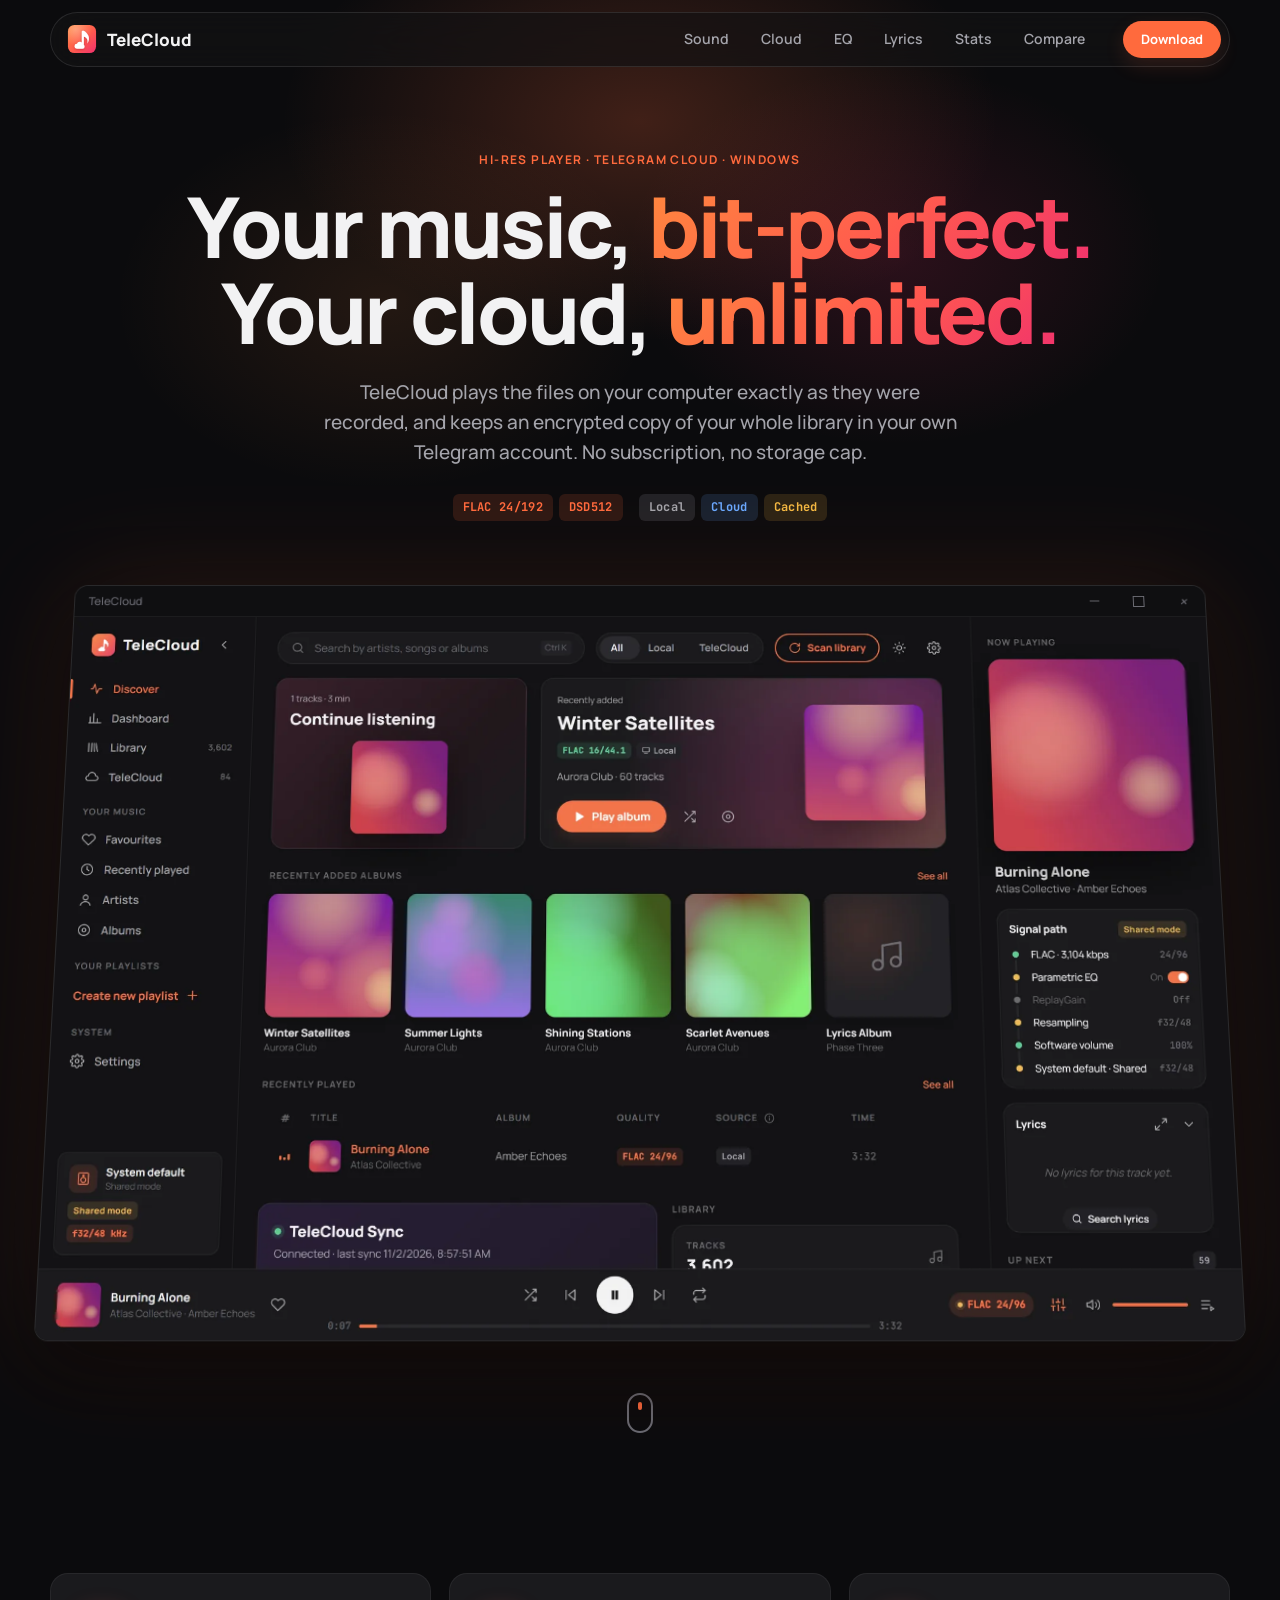
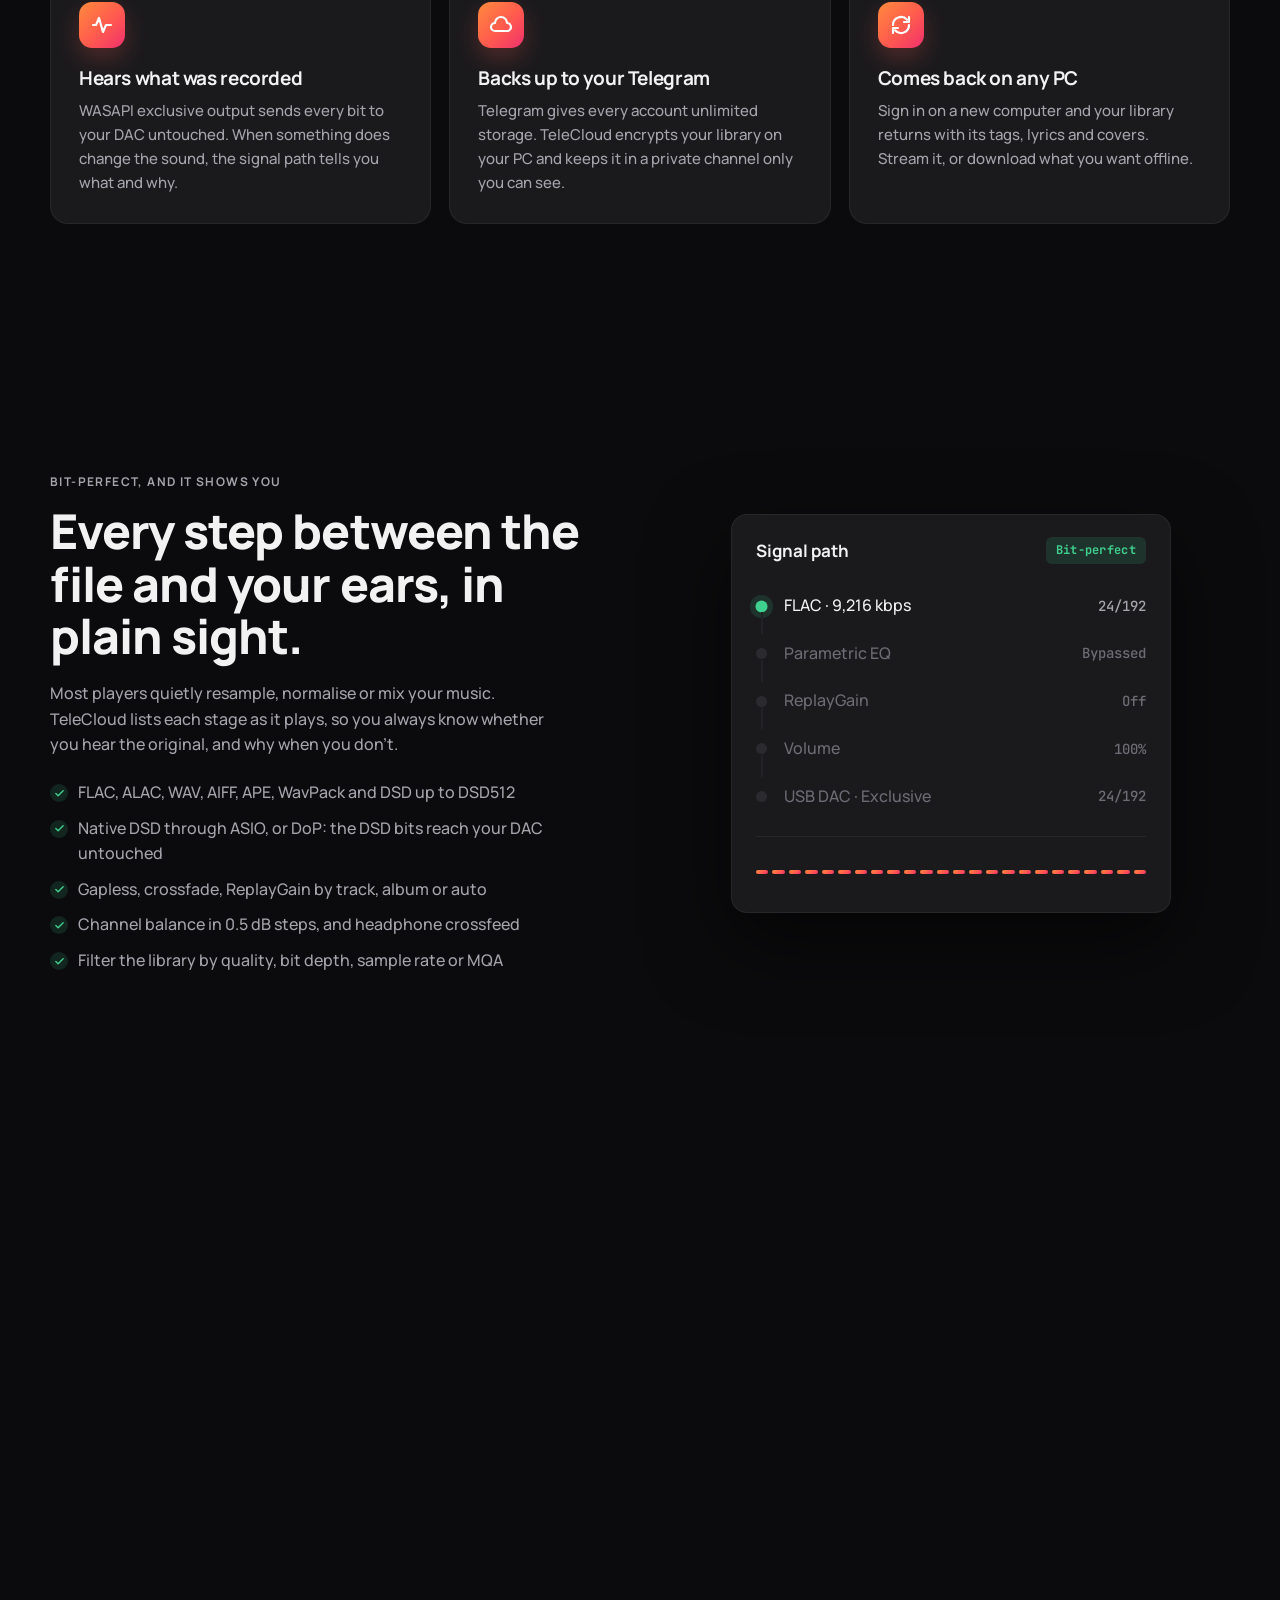
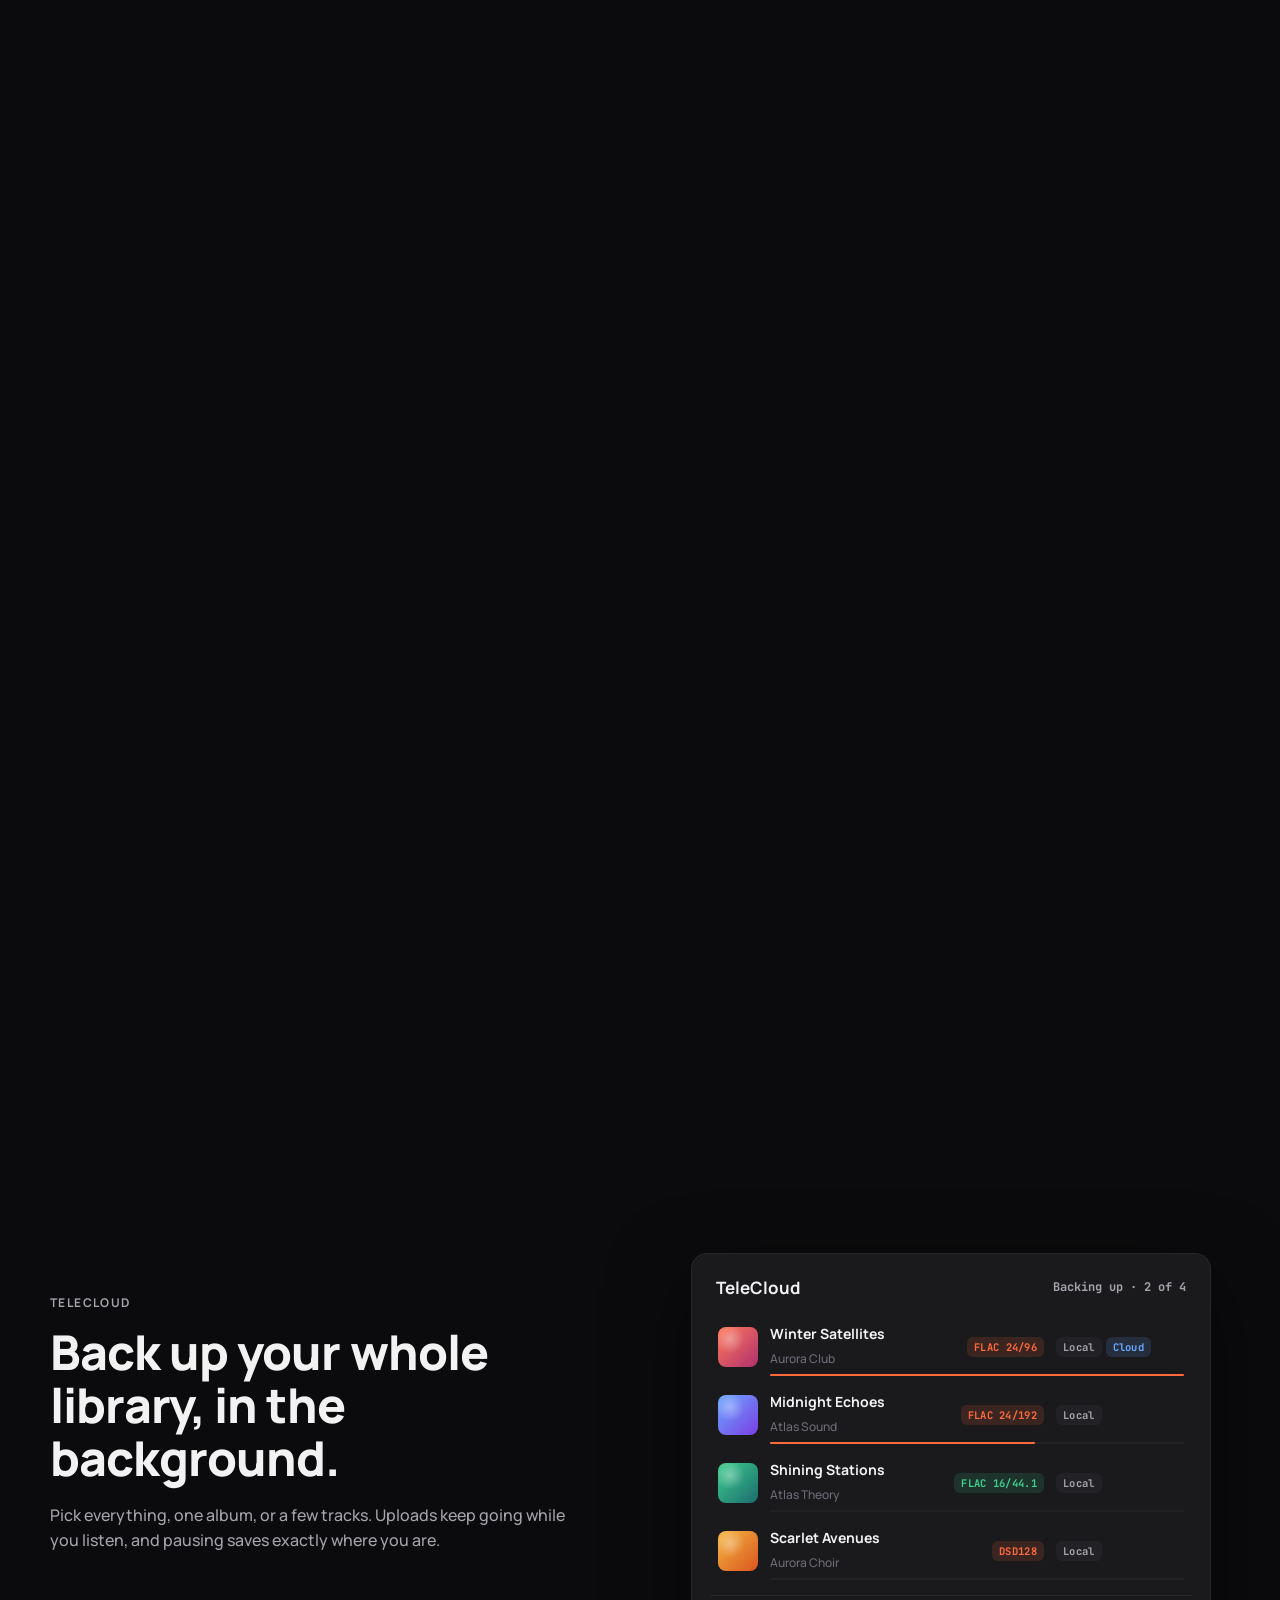
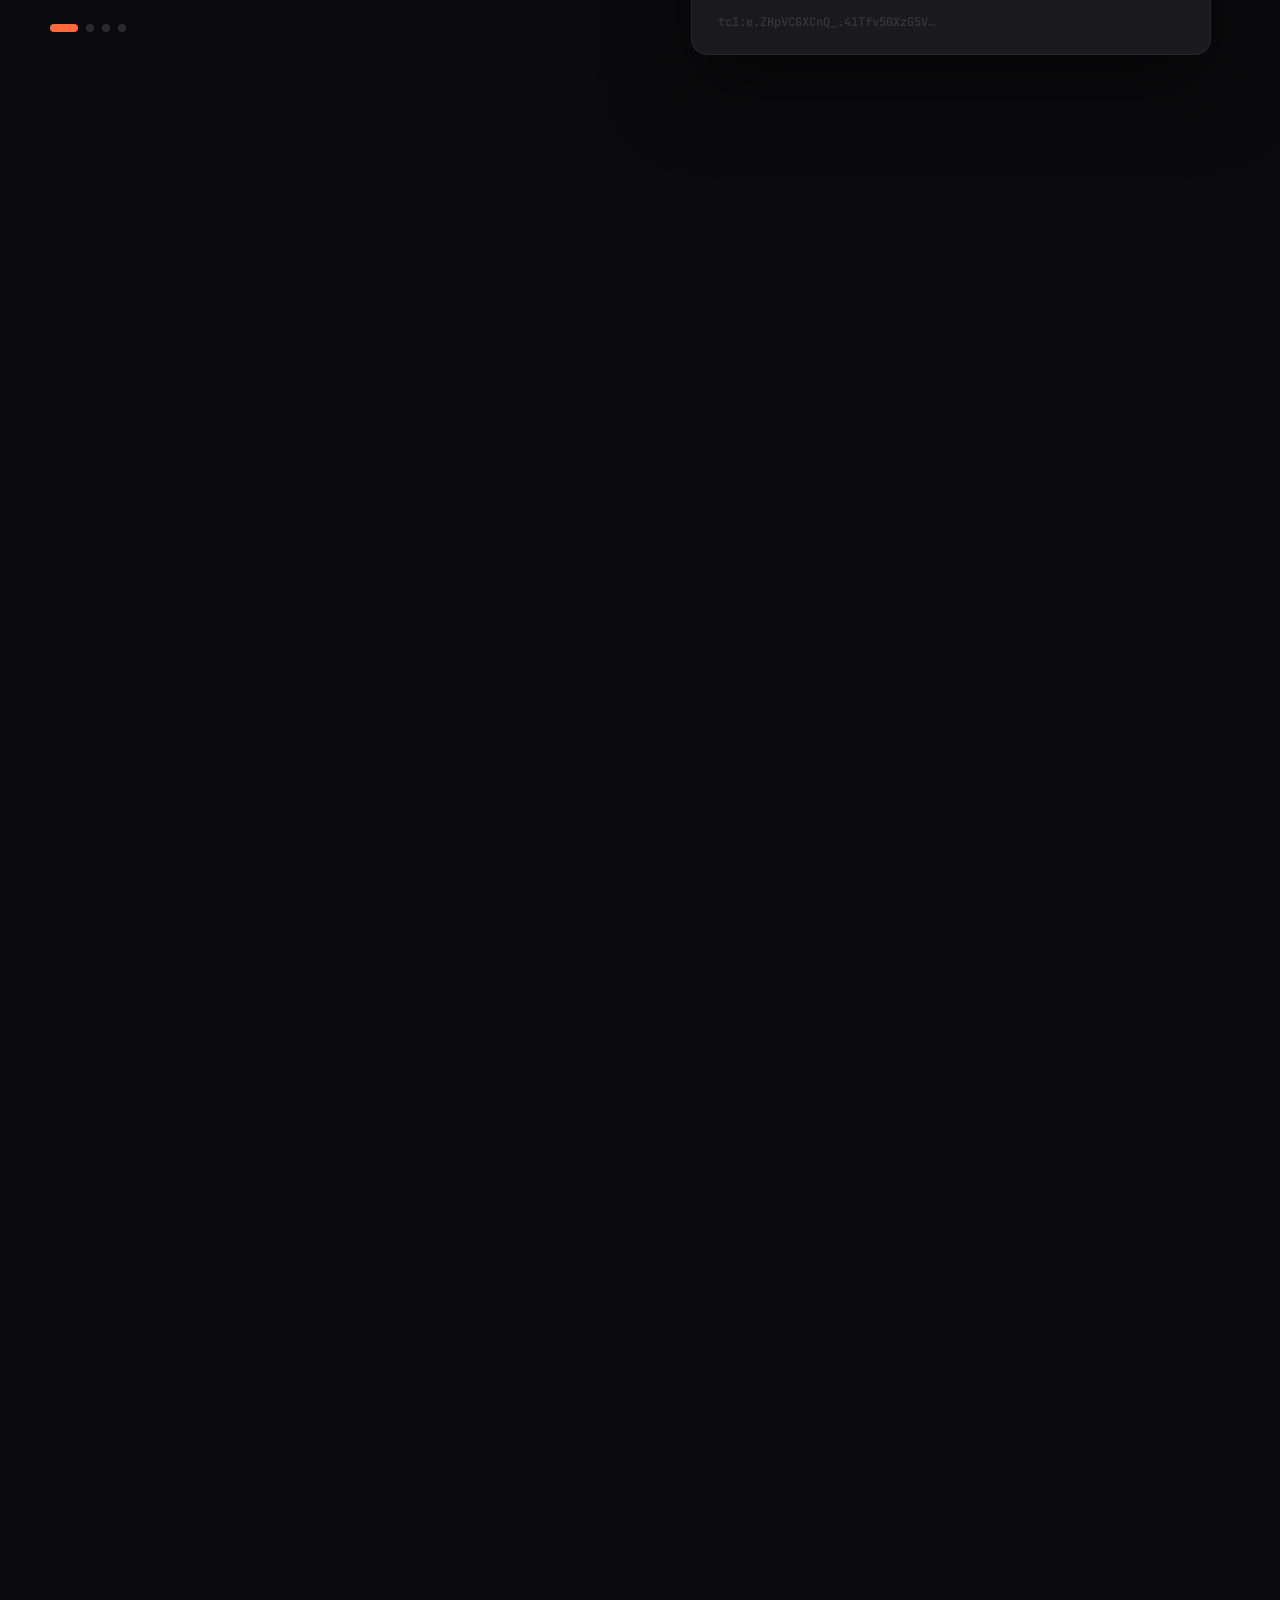
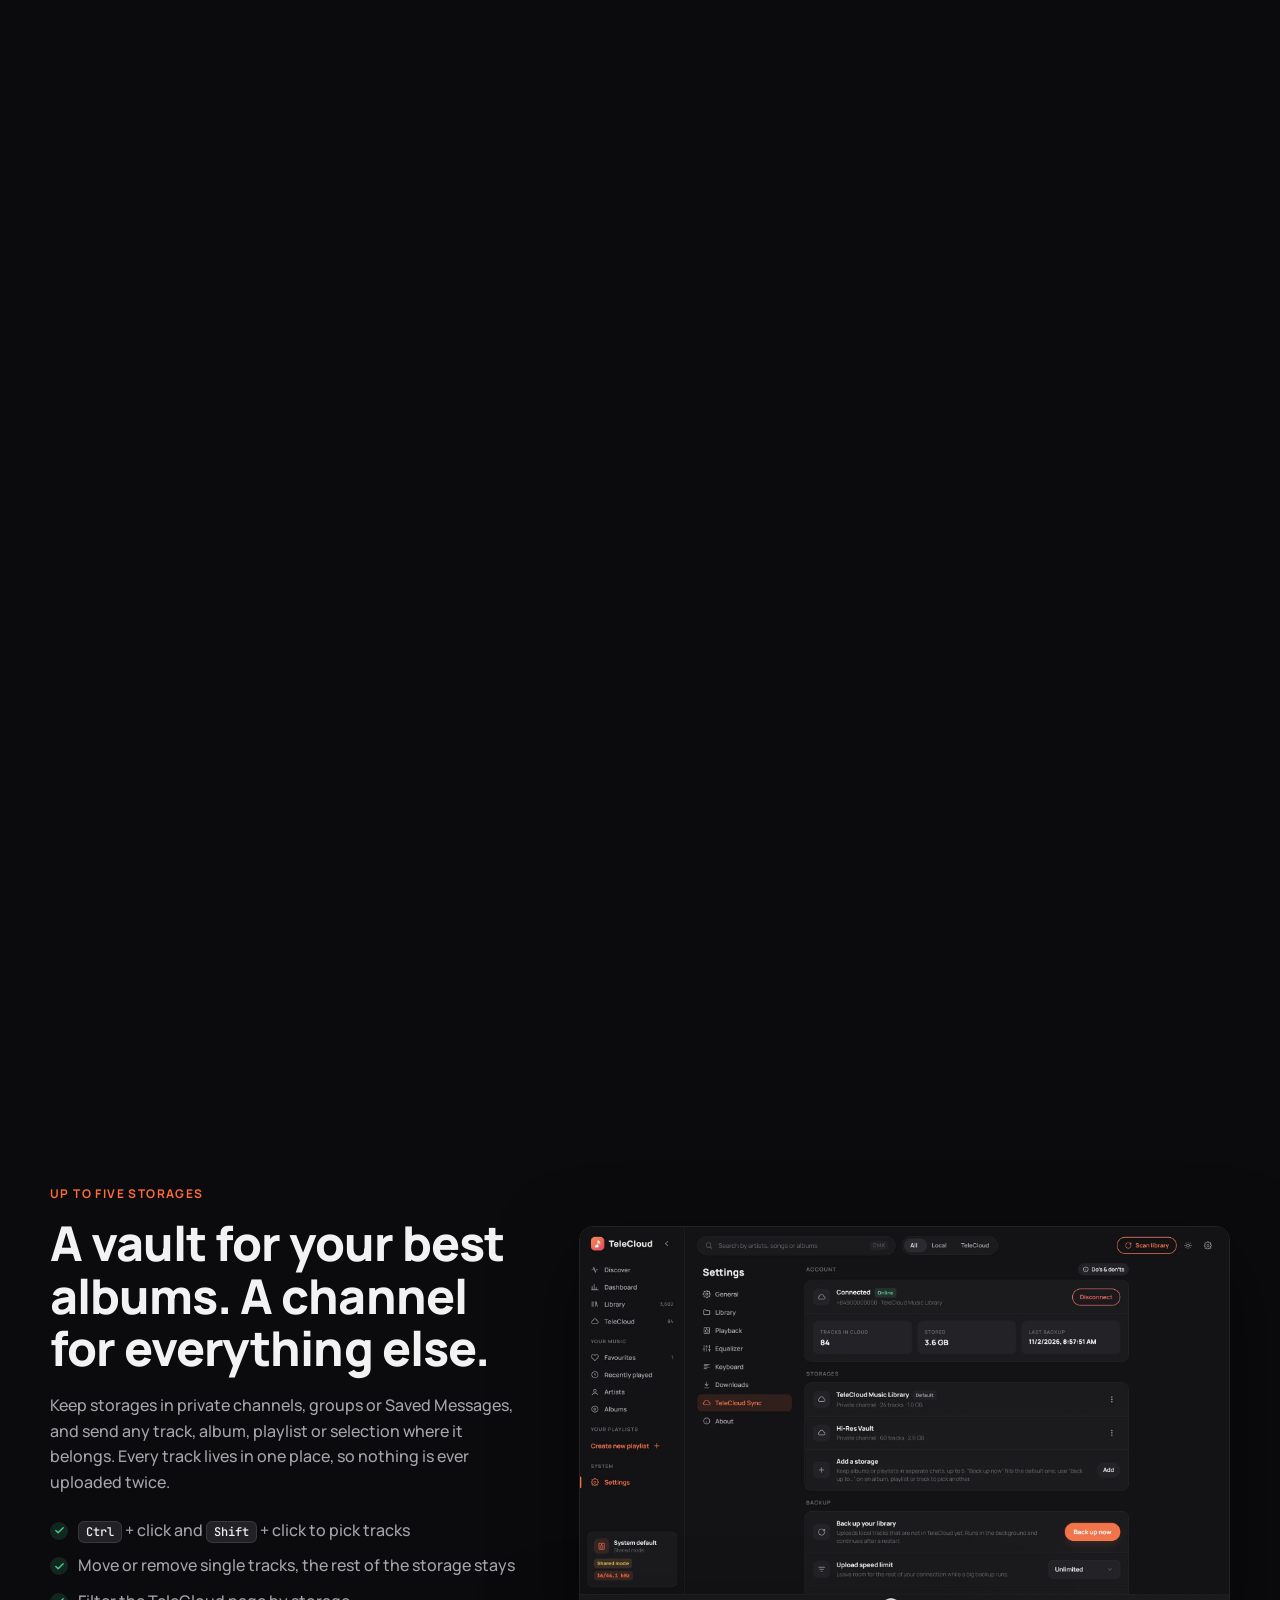
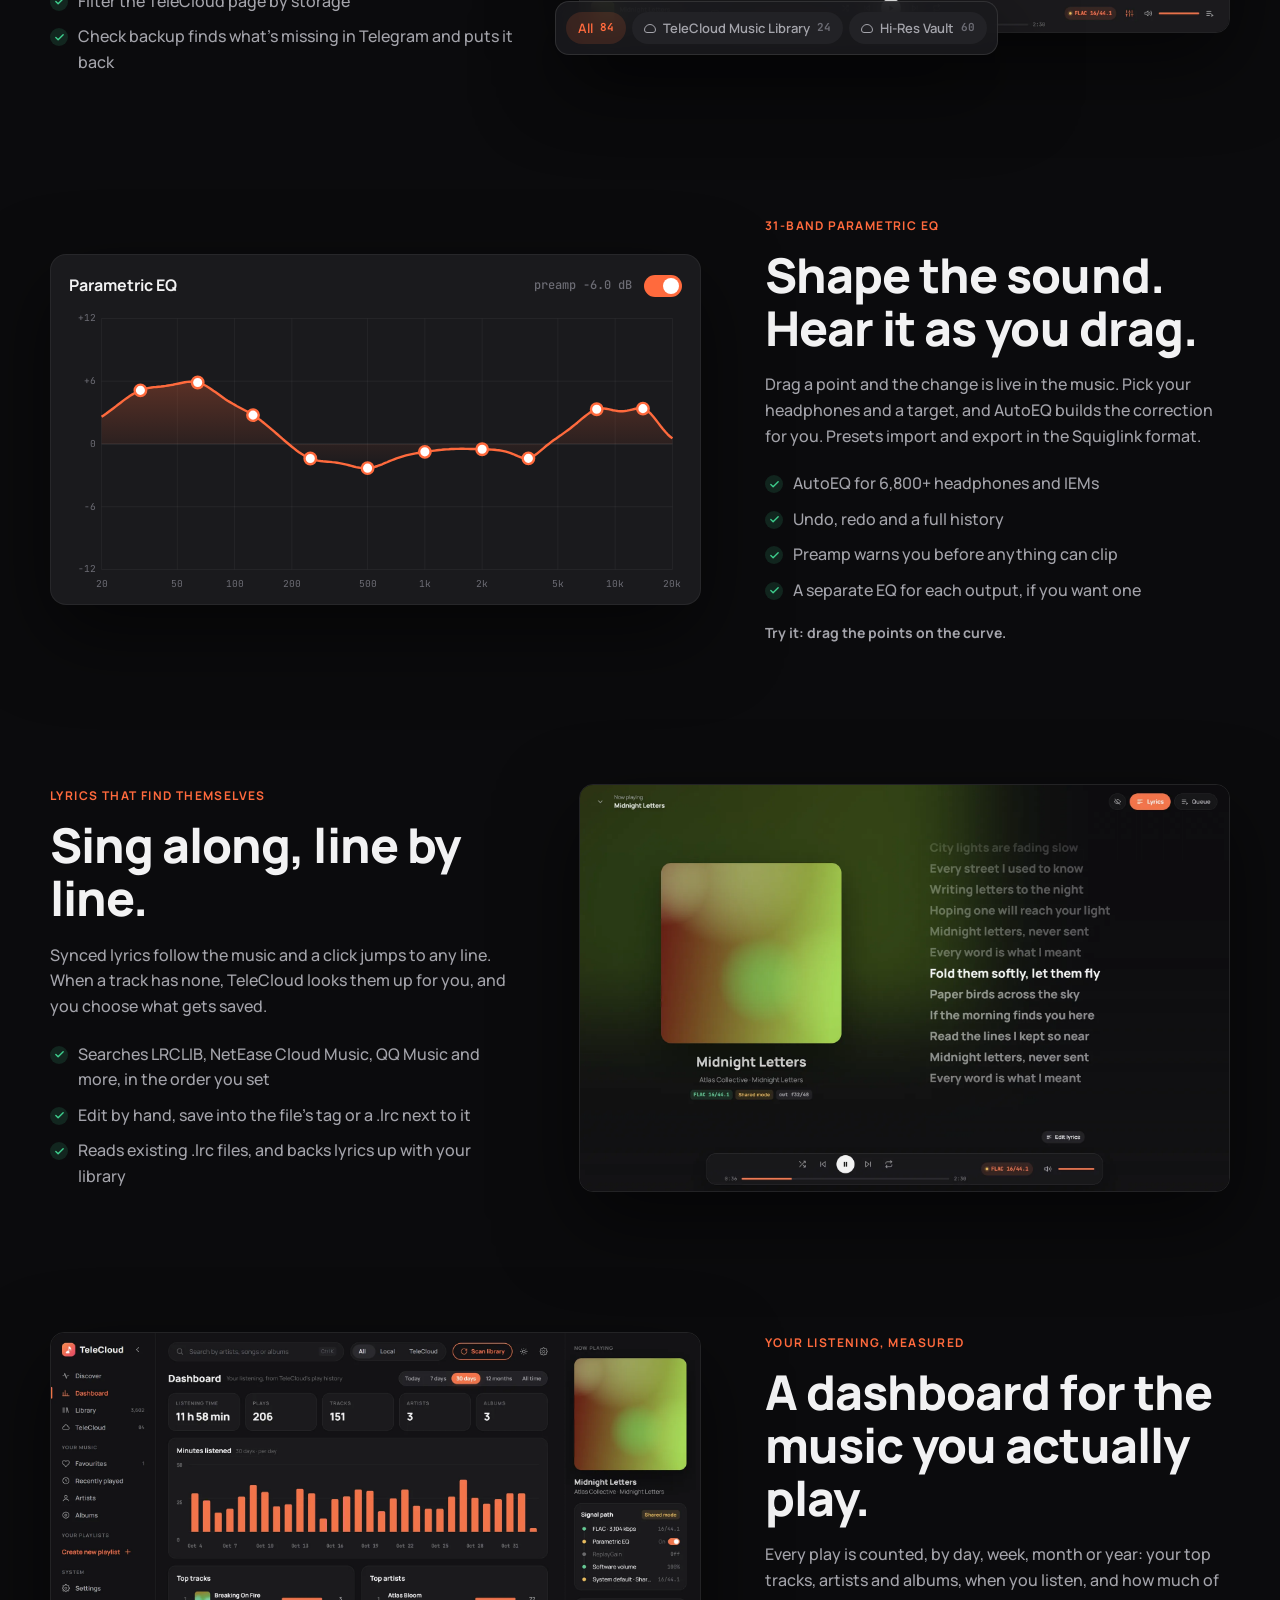
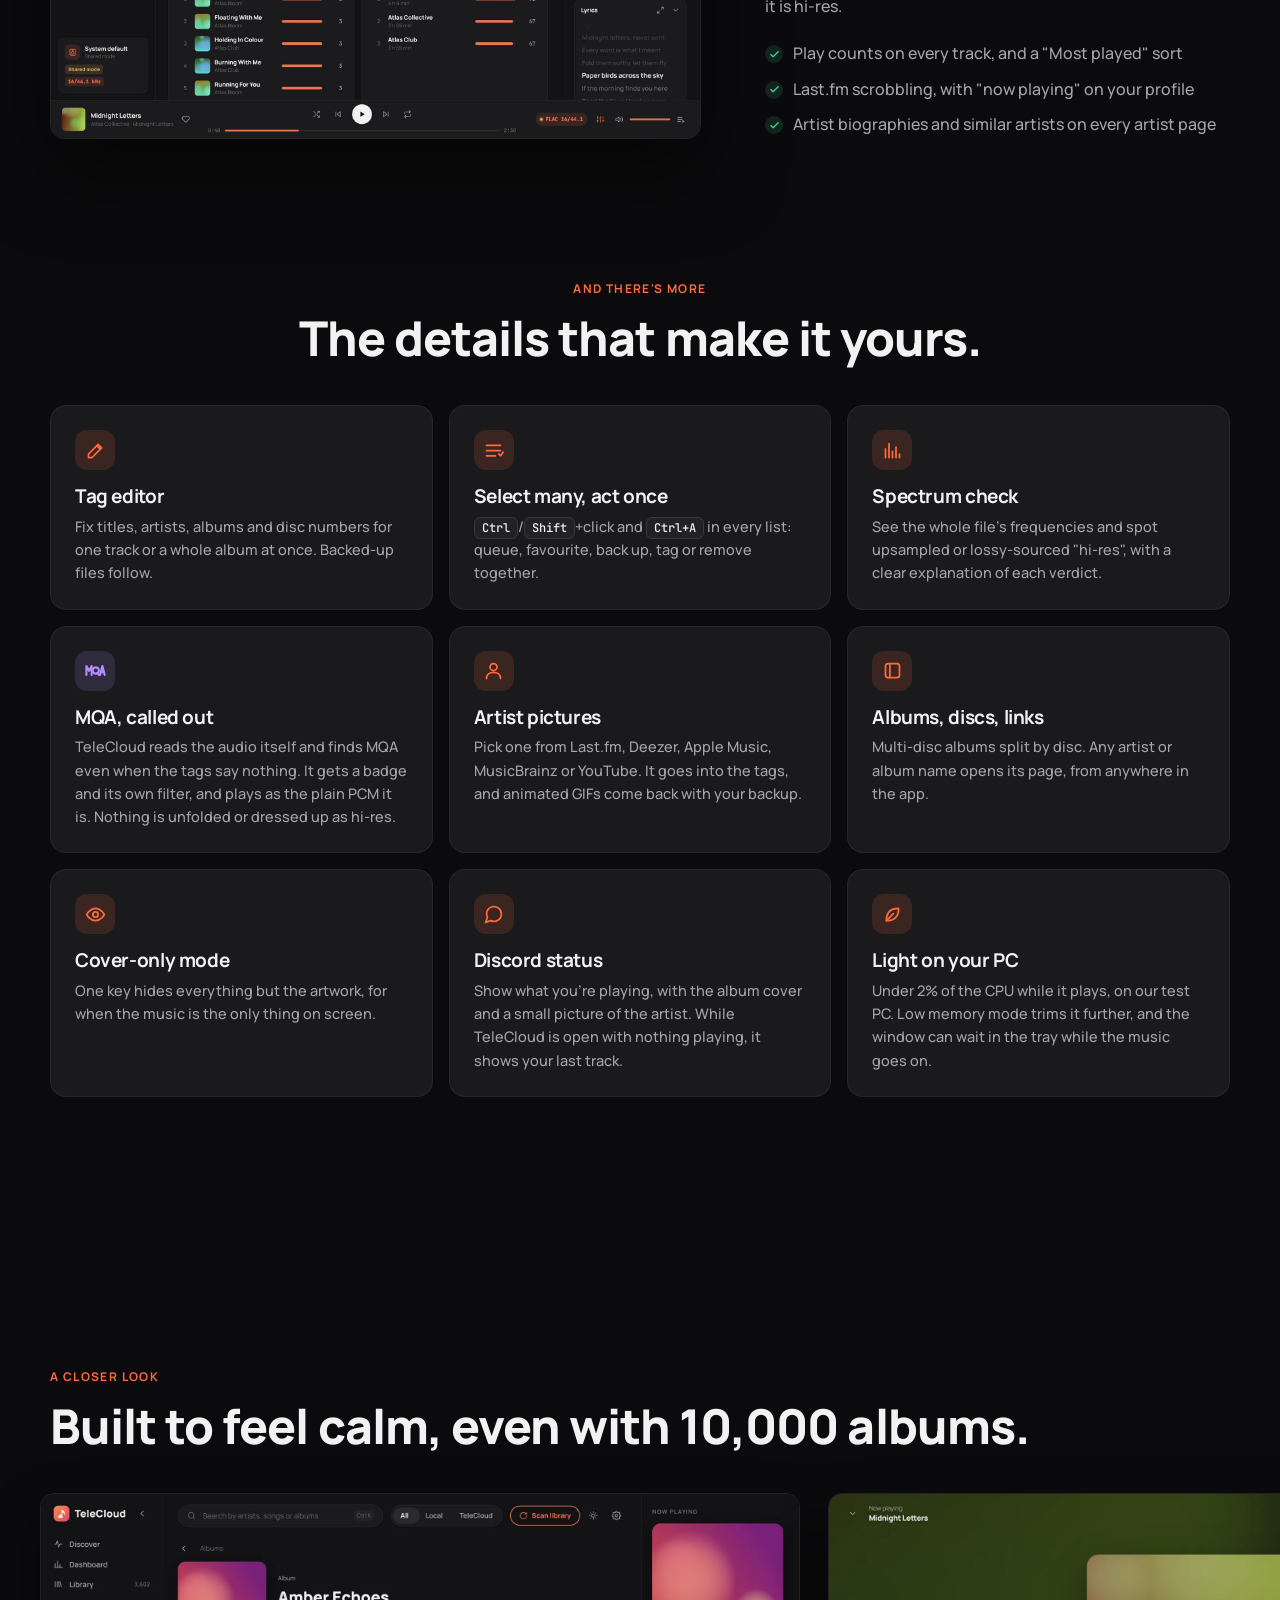
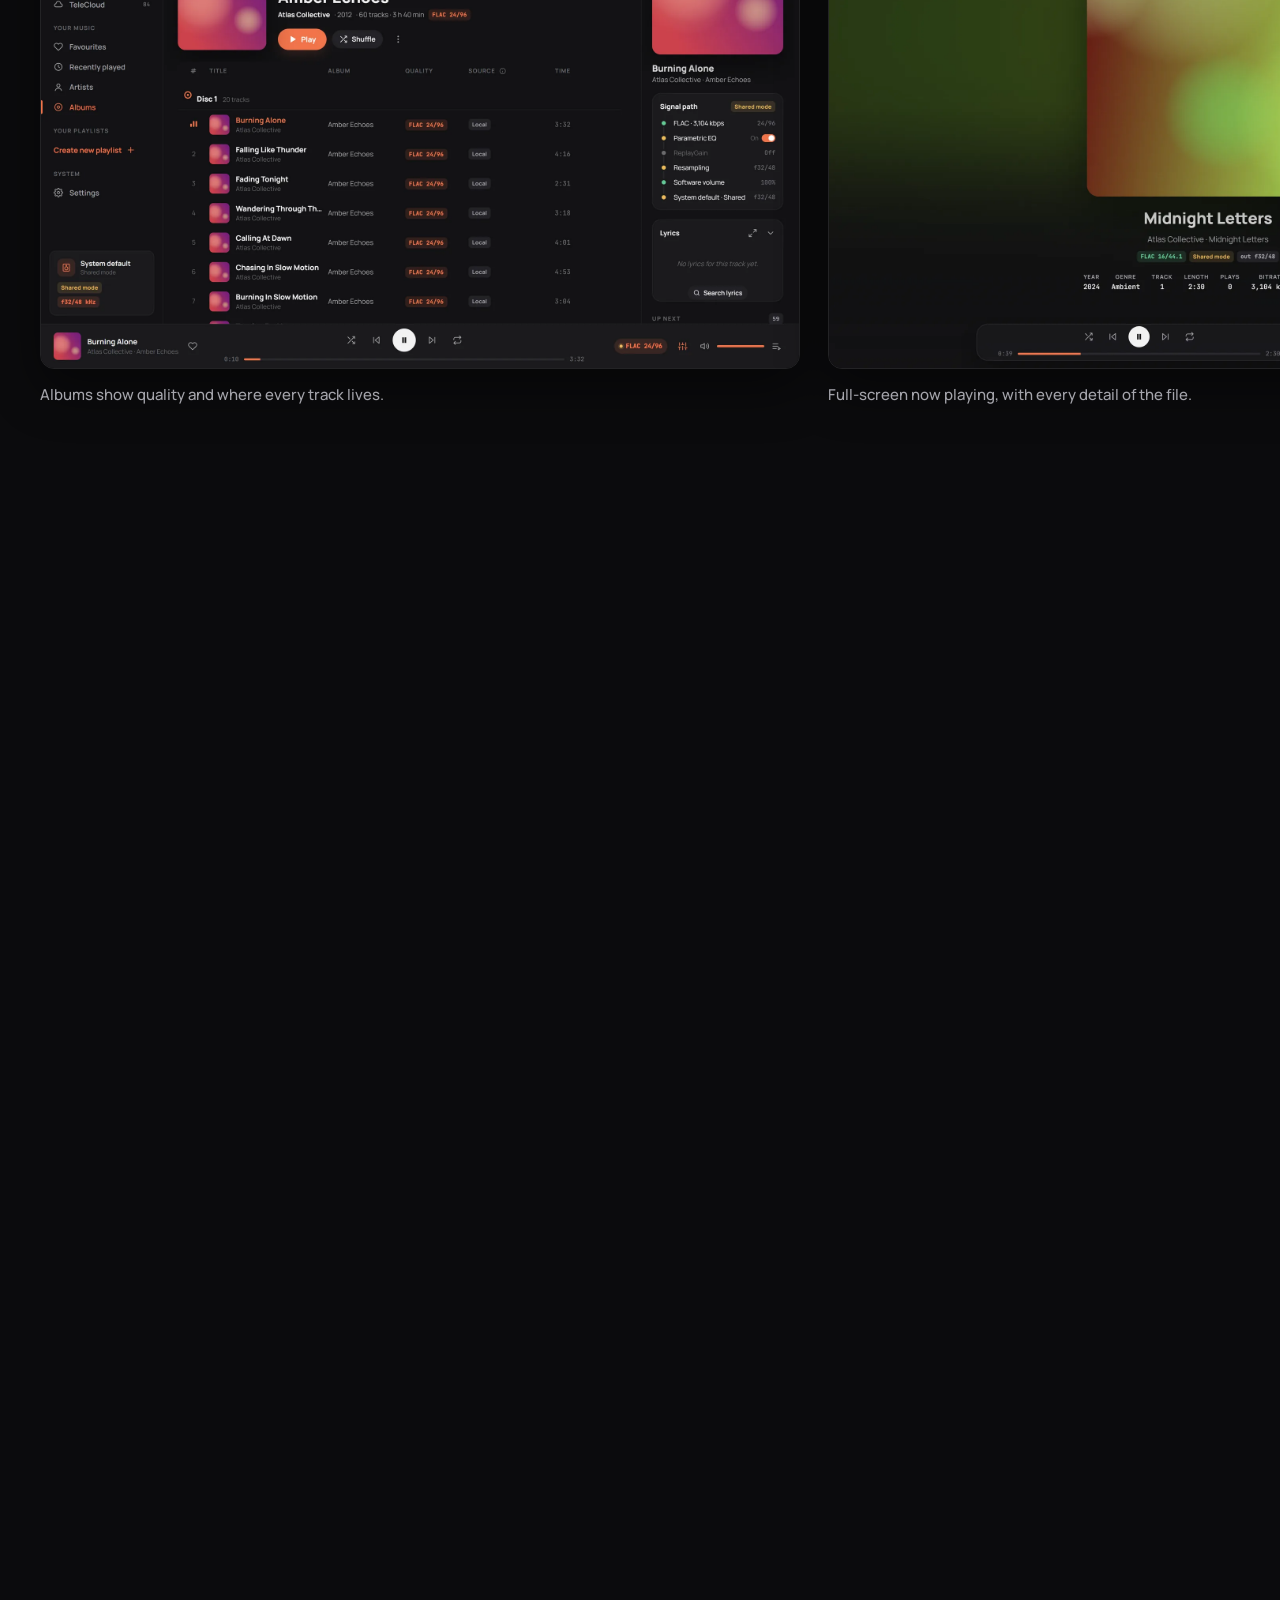
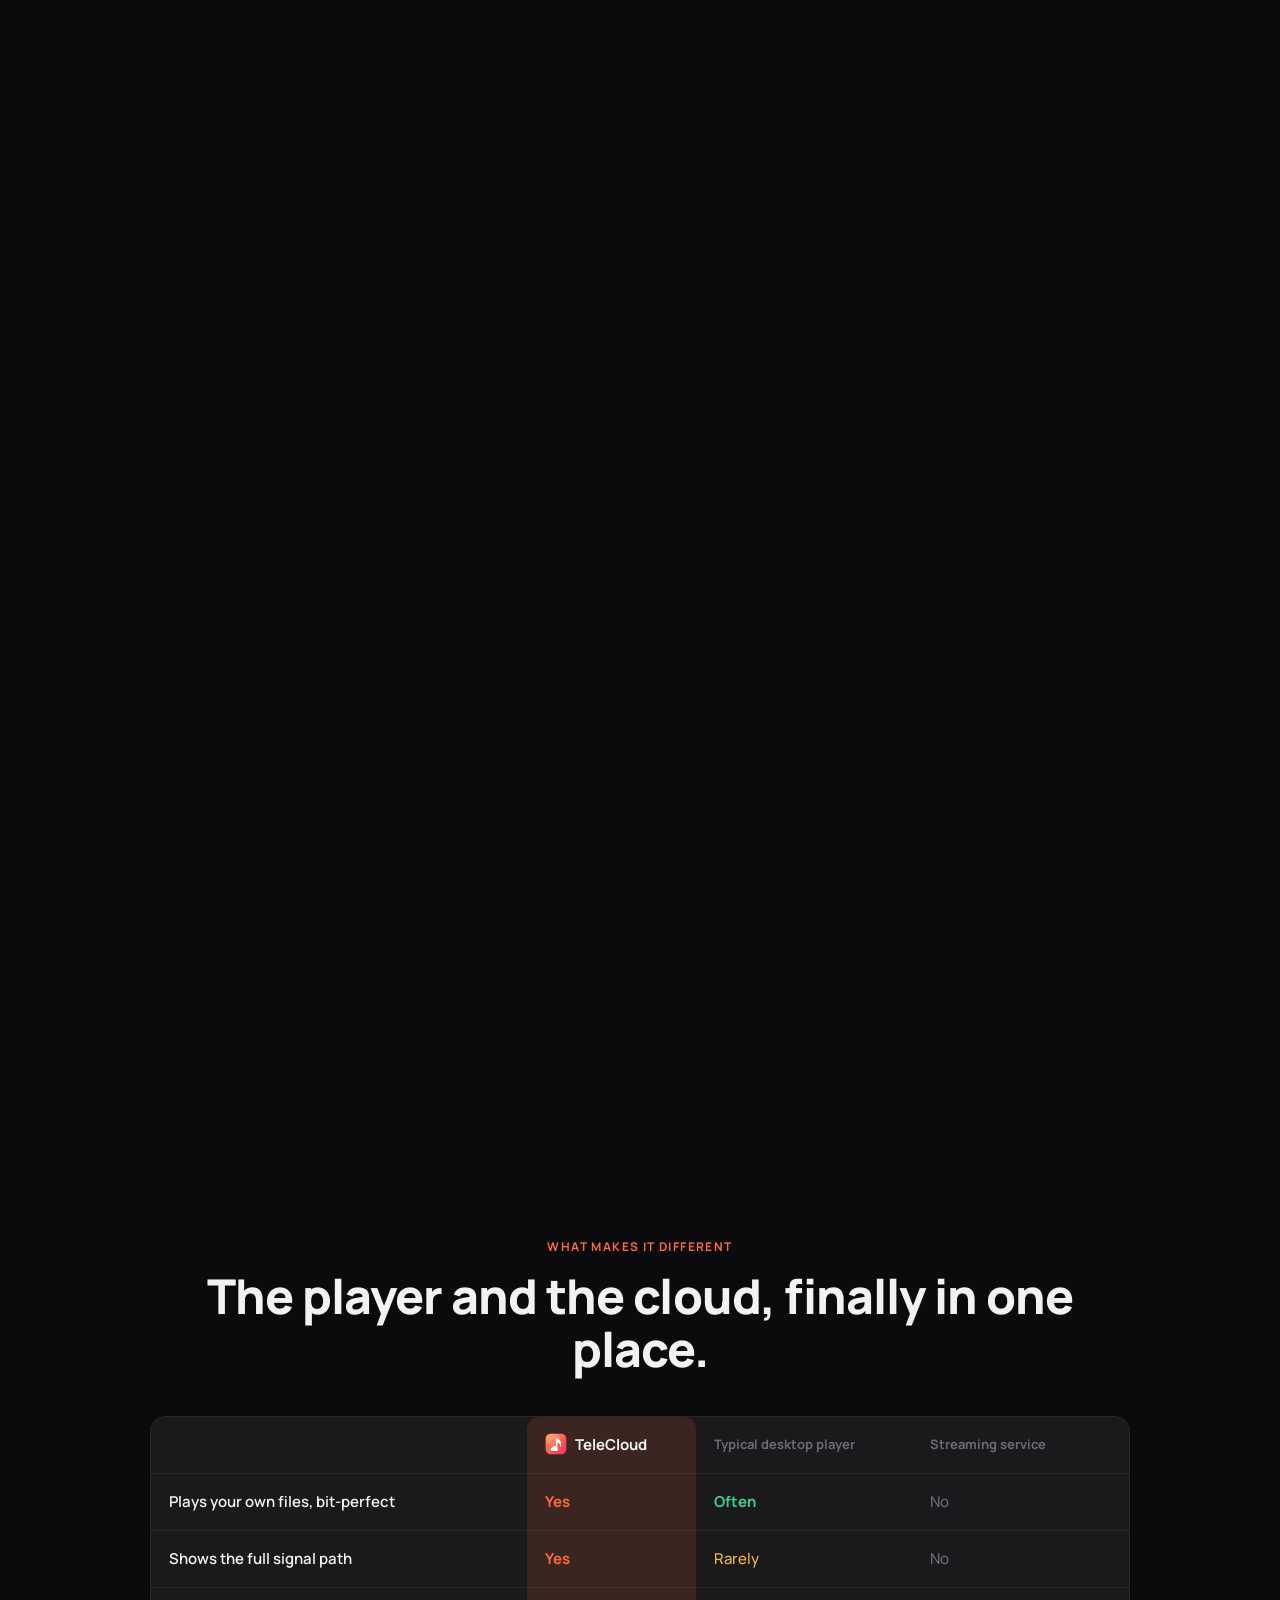
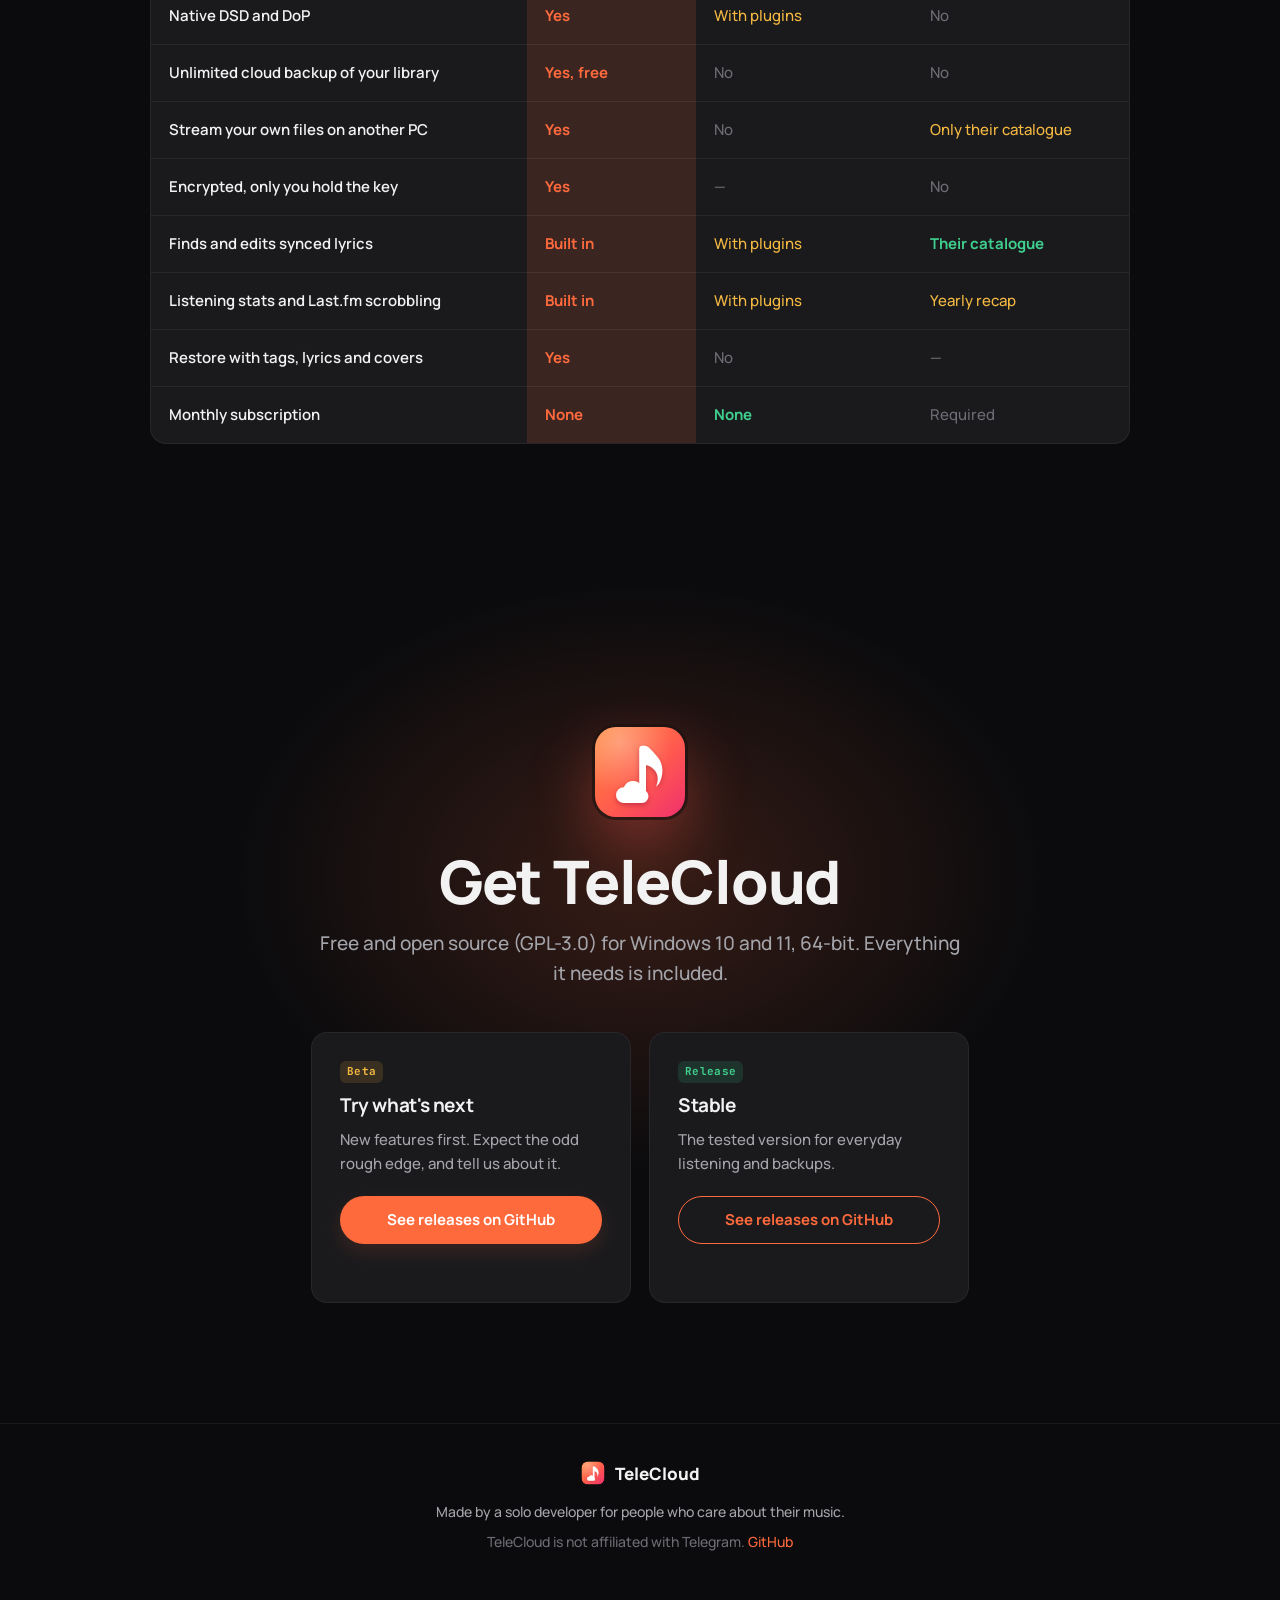
==== commit efa67ba6: "Menu in the same order as the page: EQ, Lyrics, Stats Co-Authored-By: Claude Opus 5.5 <noreply@anthr" ====
--- a/index.html
+++ b/index.html
@@ -40,9 +40,9 @@
     <nav class="nav-links" aria-label="Sections">
       <a href="#sound">Sound</a>
       <a href="#cloud">Cloud</a>
+      <a href="#eq">EQ</a>
       <a href="#lyrics">Lyrics</a>
       <a href="#stats">Stats</a>
-      <a href="#eq">EQ</a>
       <a href="#compare">Compare</a>
     </nav>
     <a class="btn-primary sm" href="#download">Download</a>
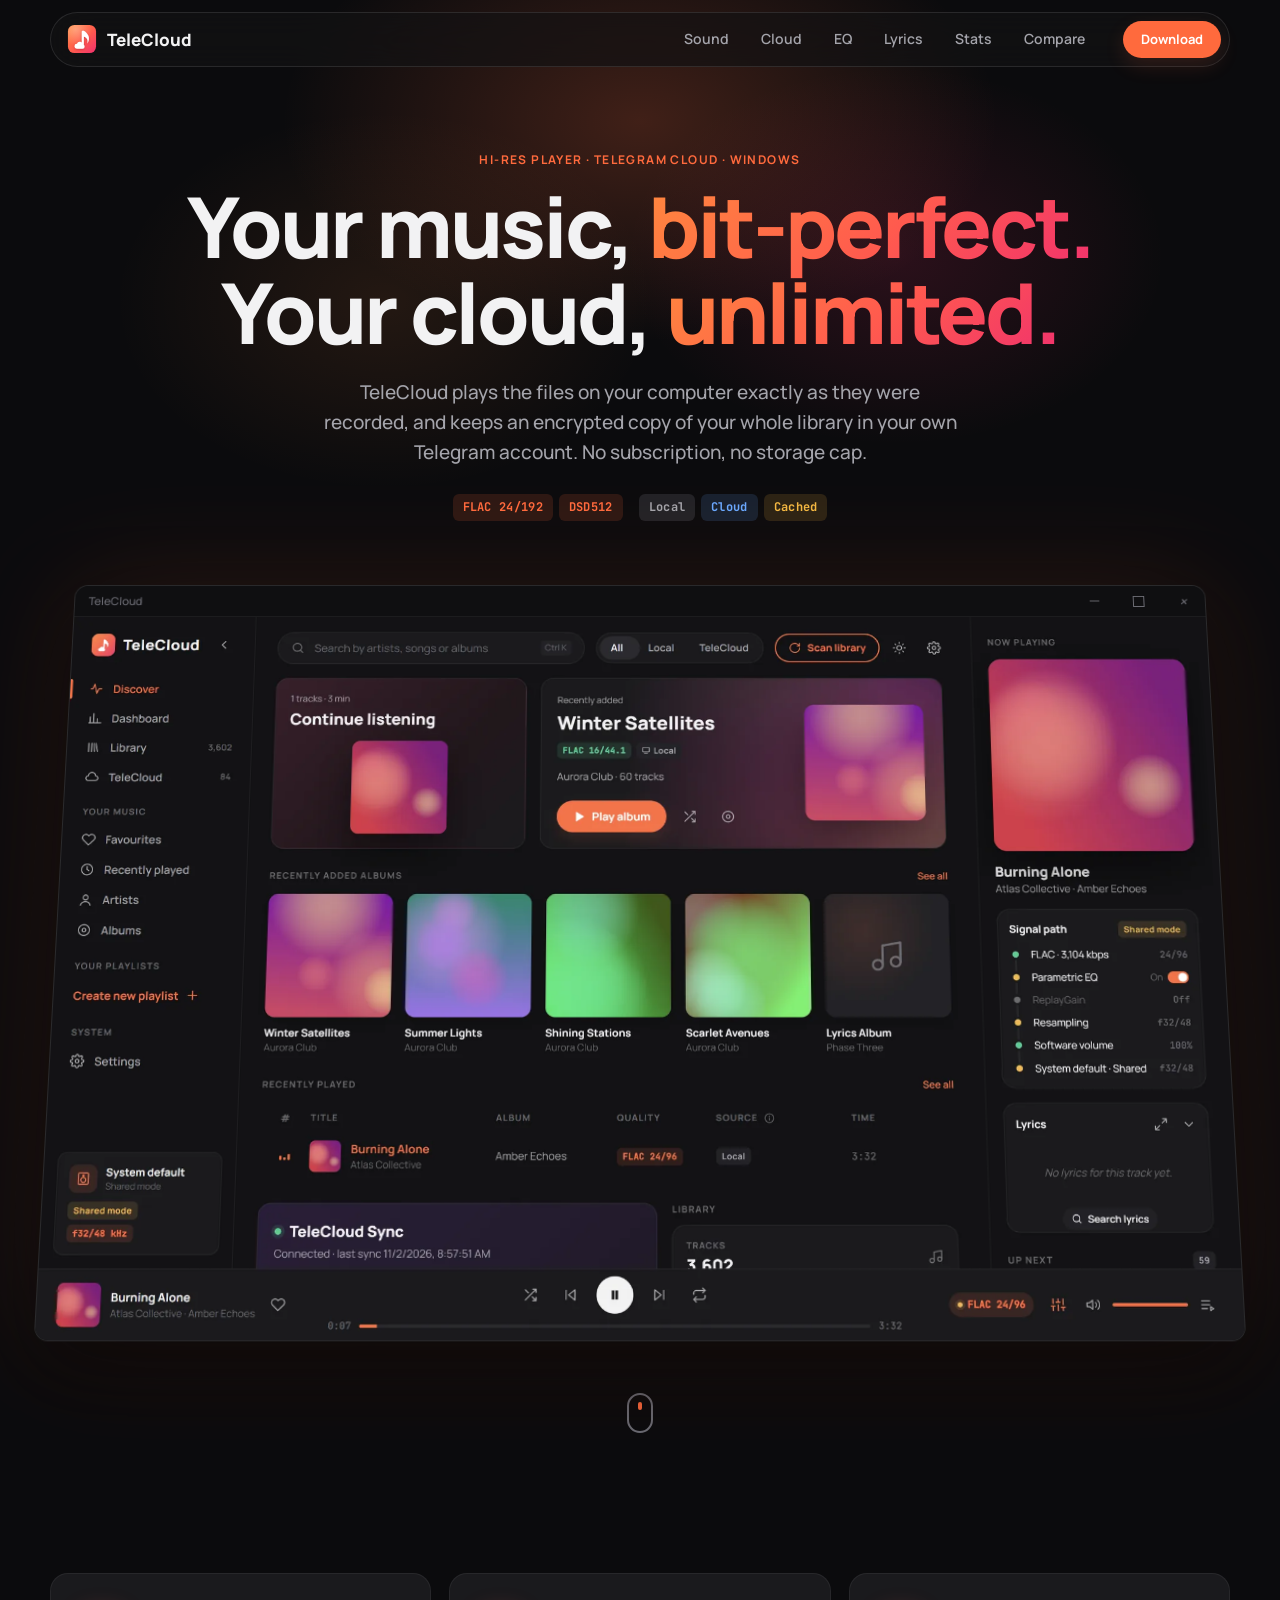
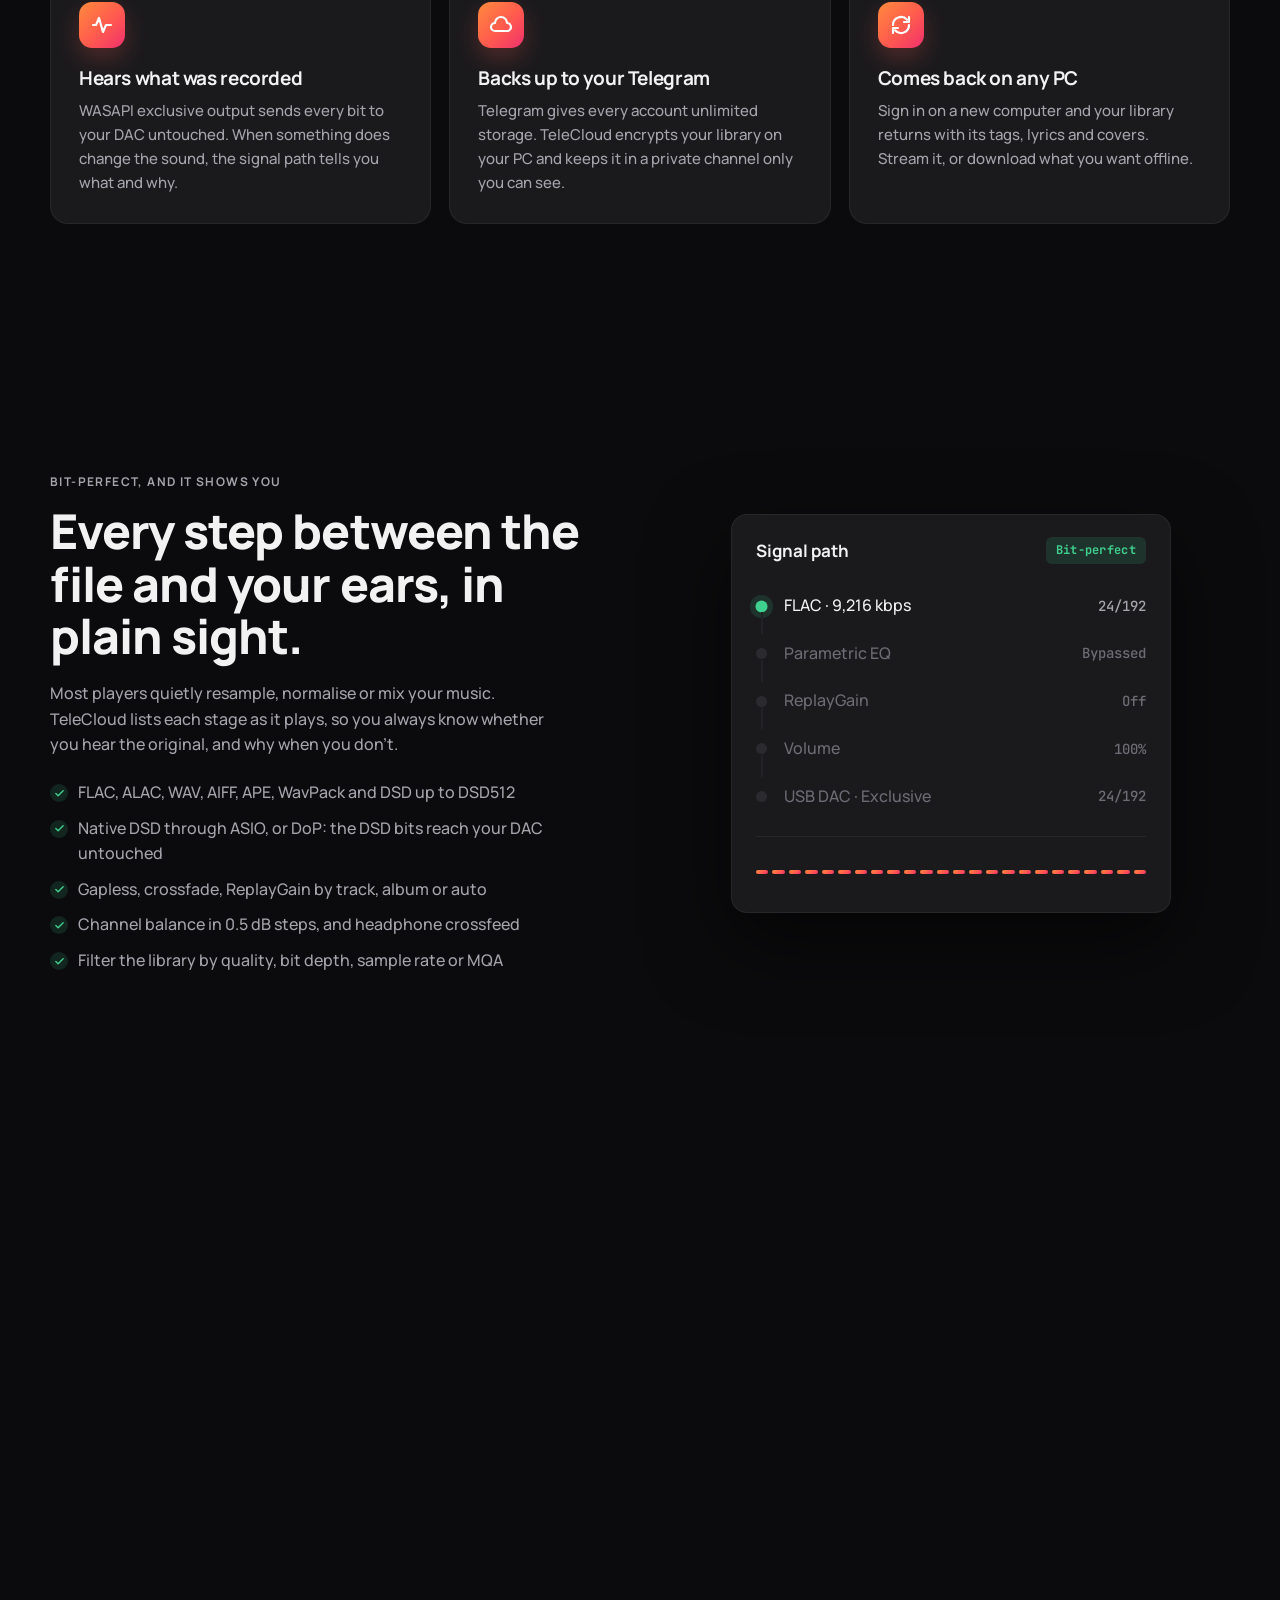
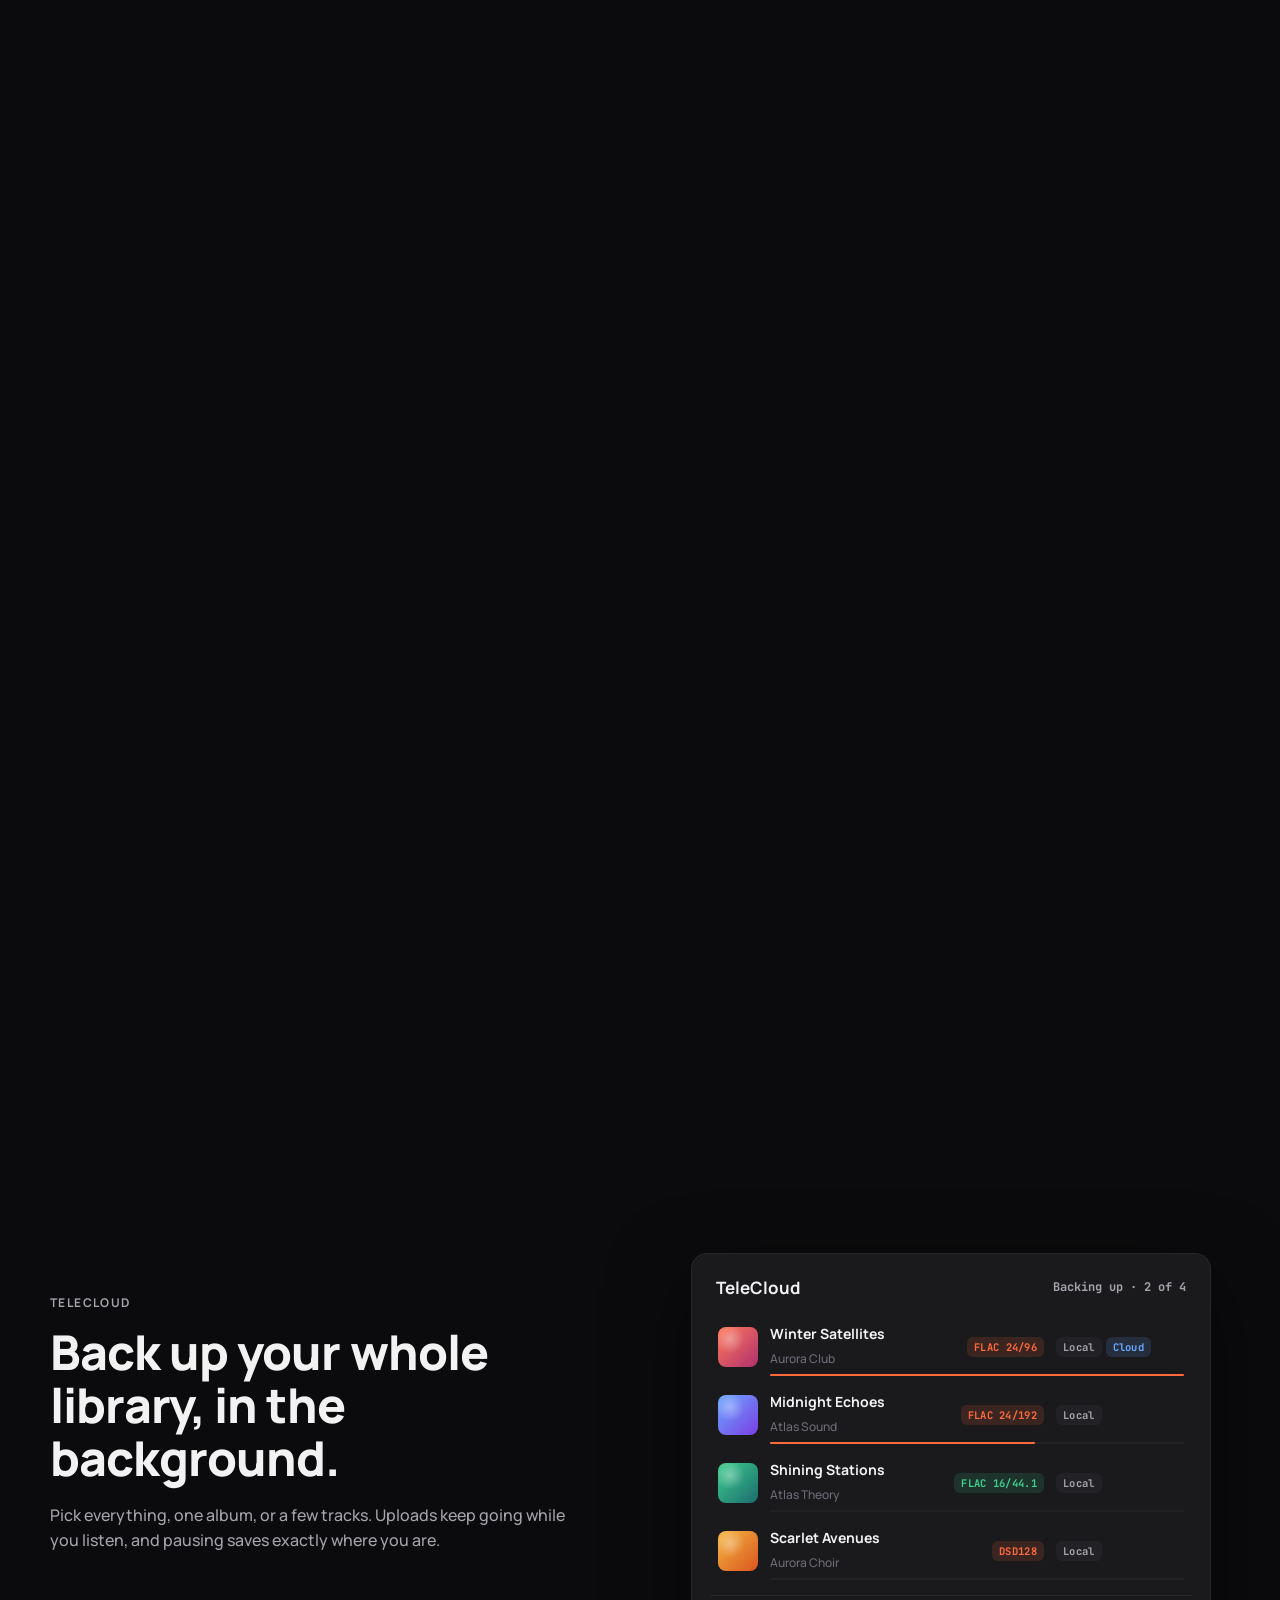
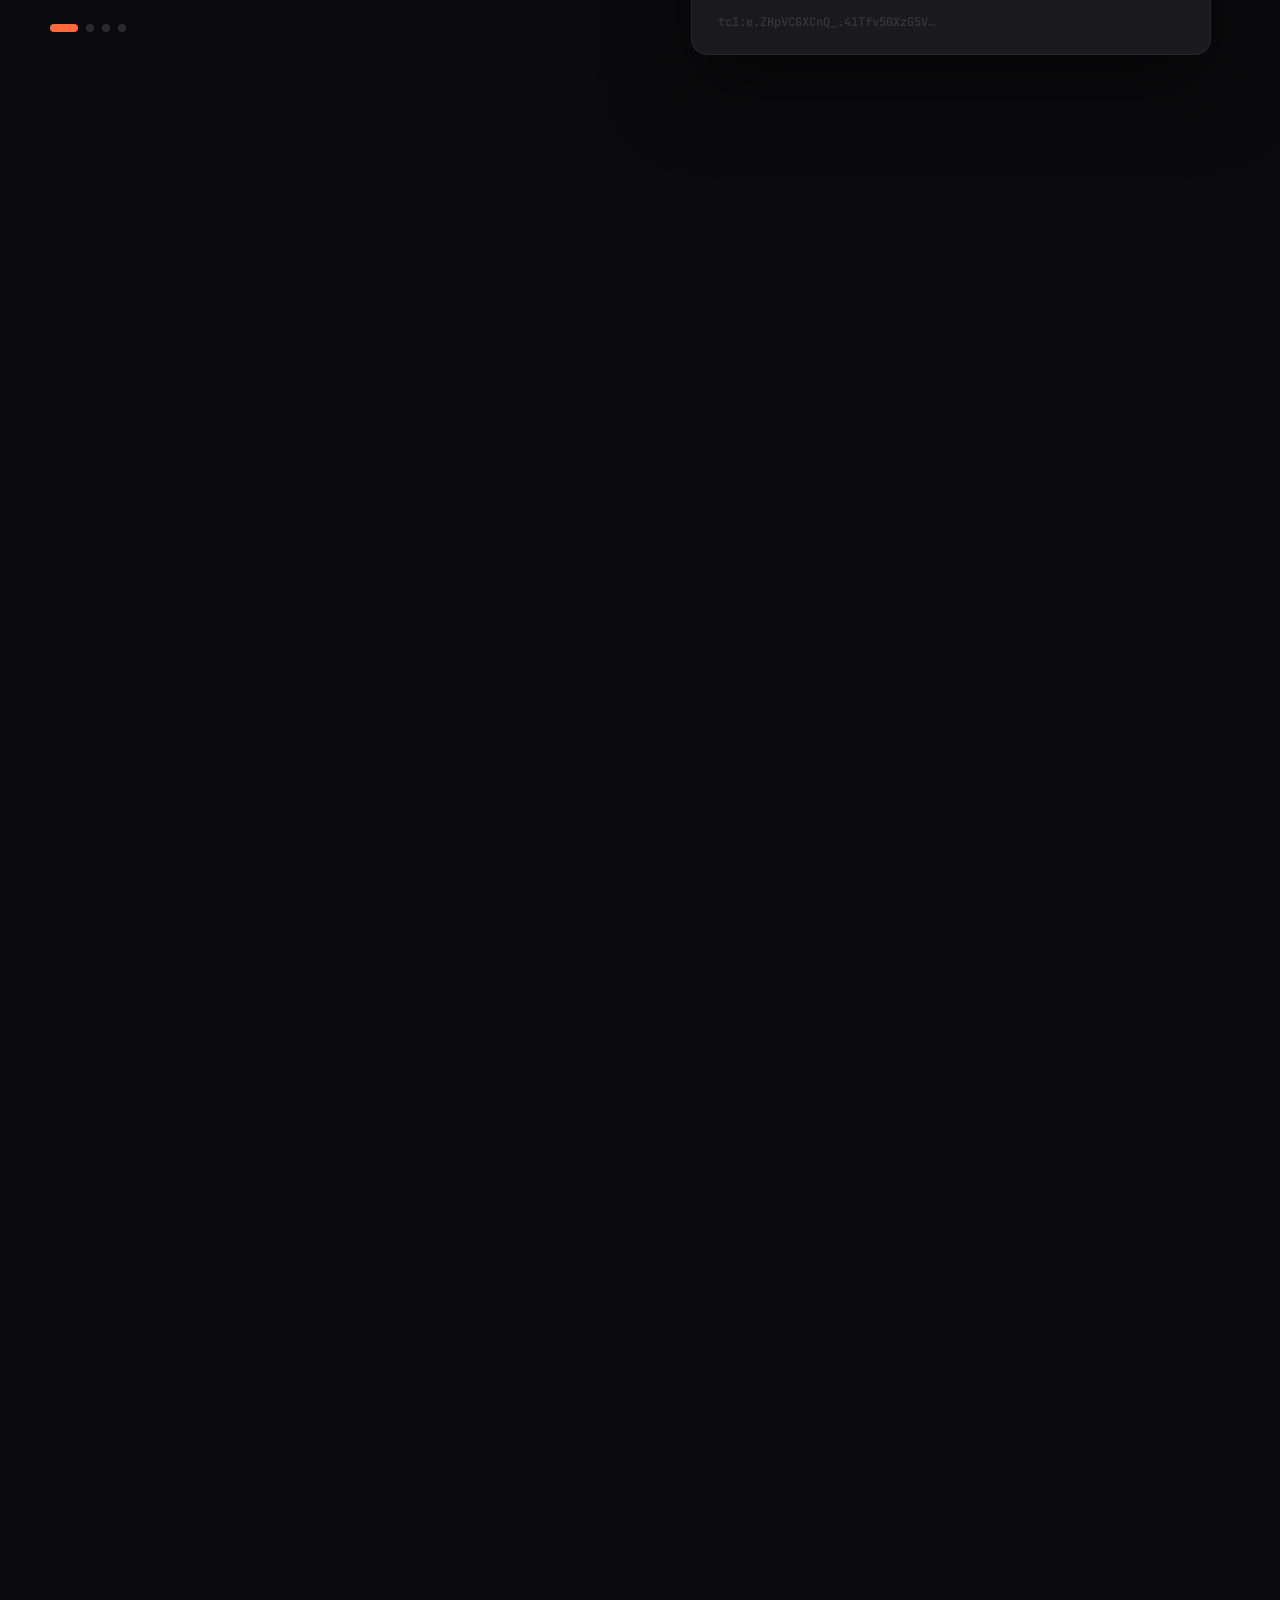
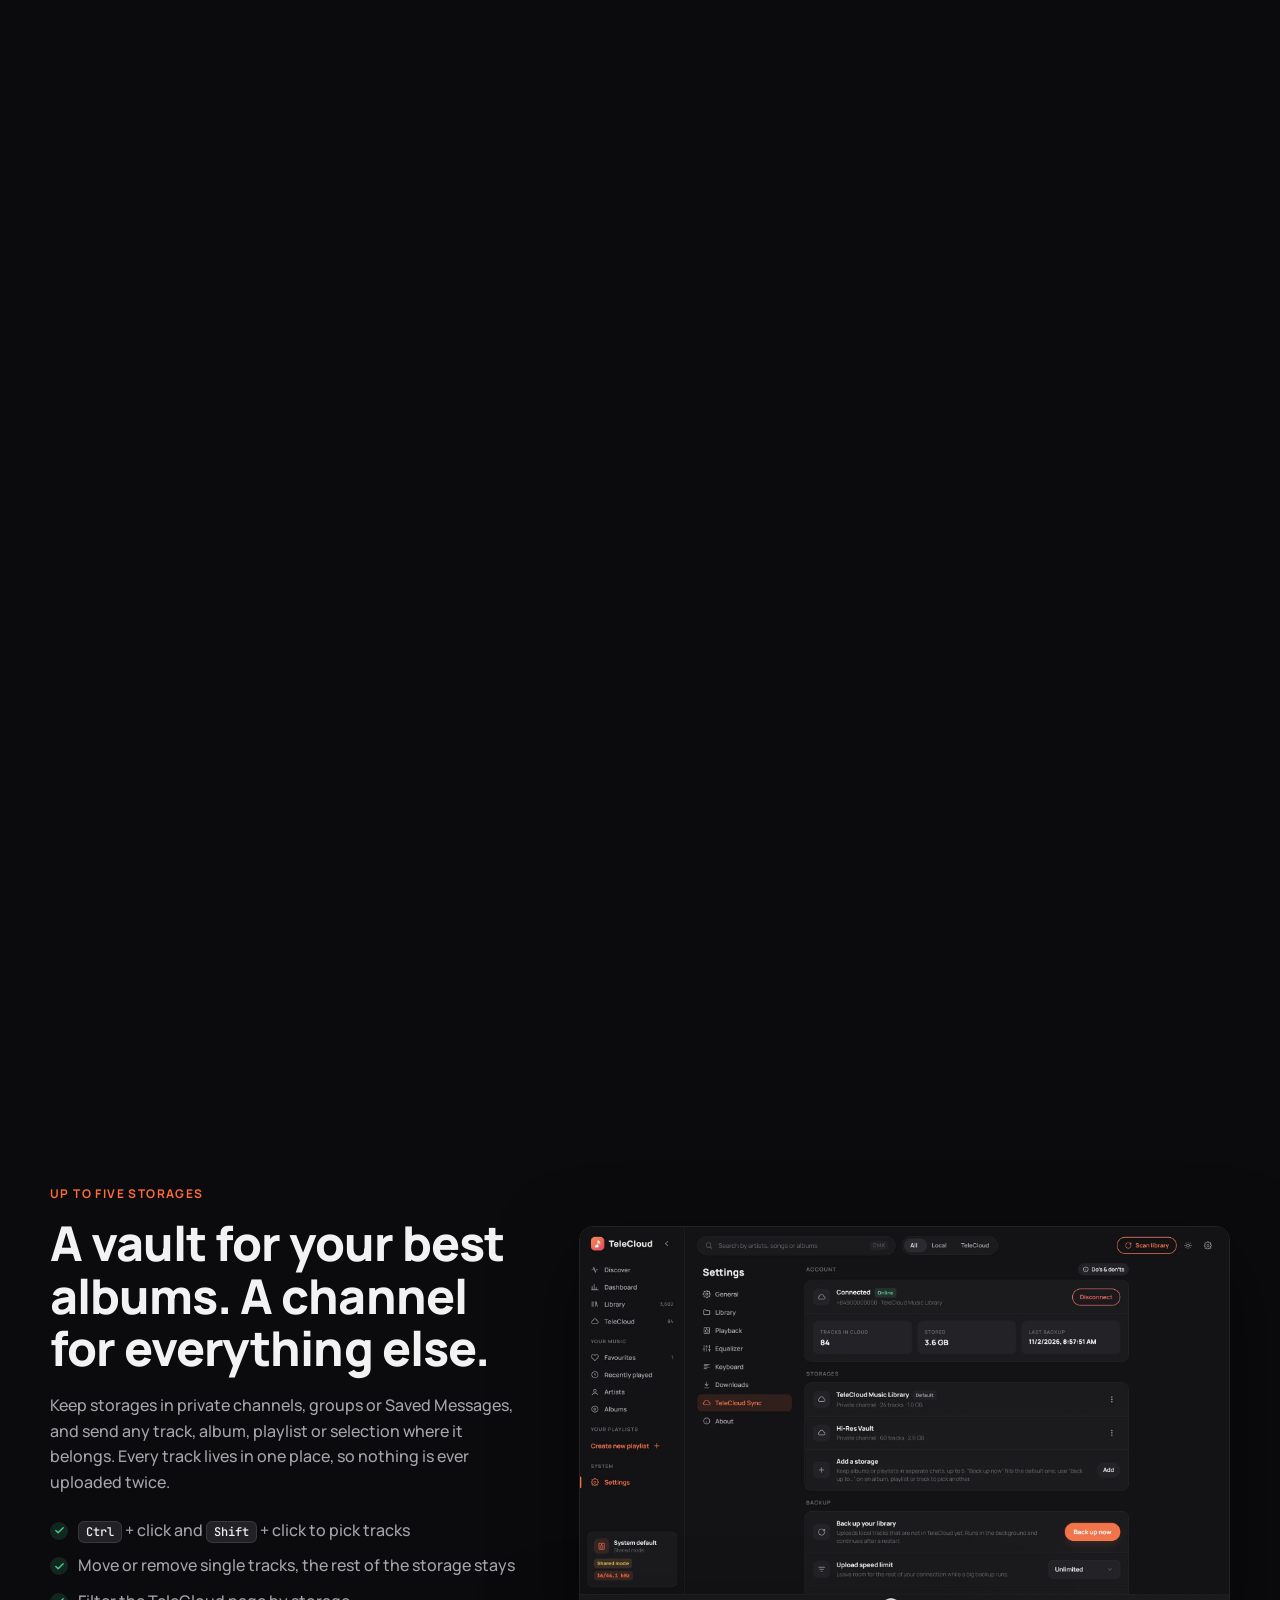
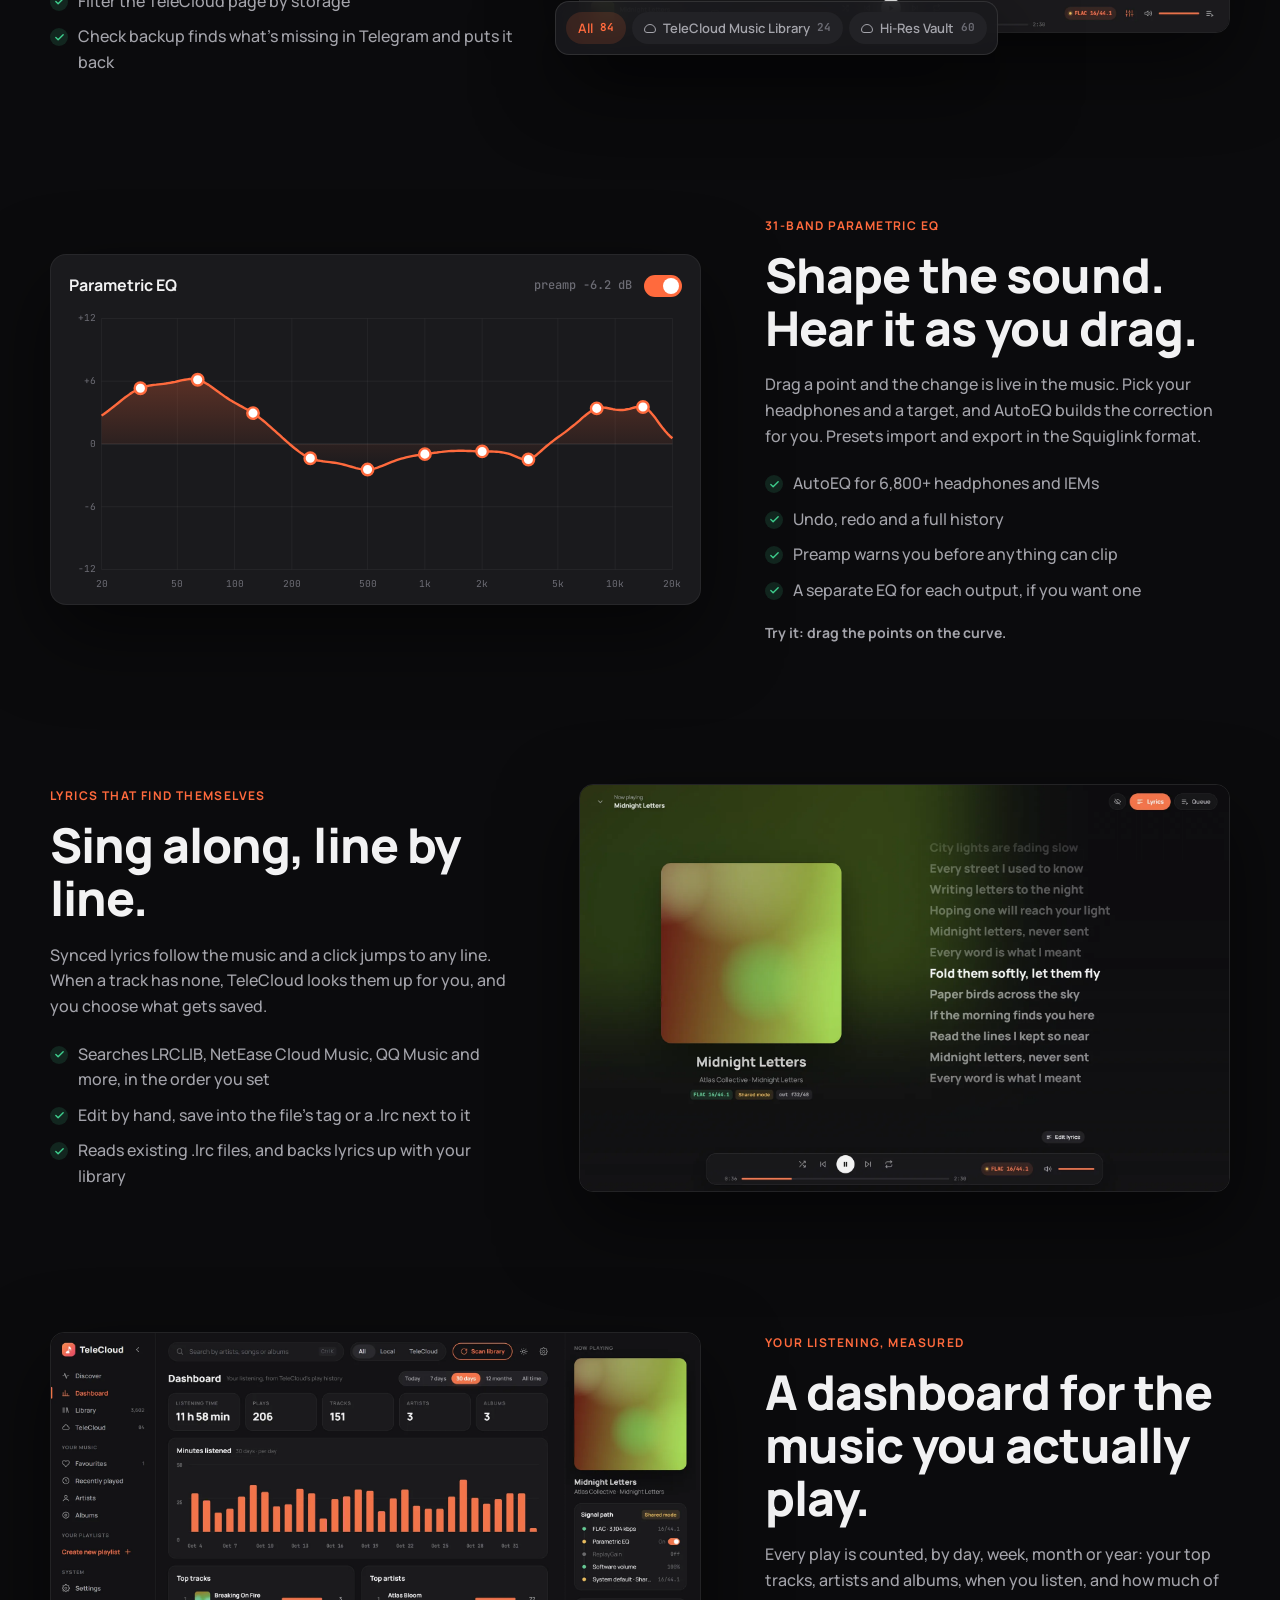
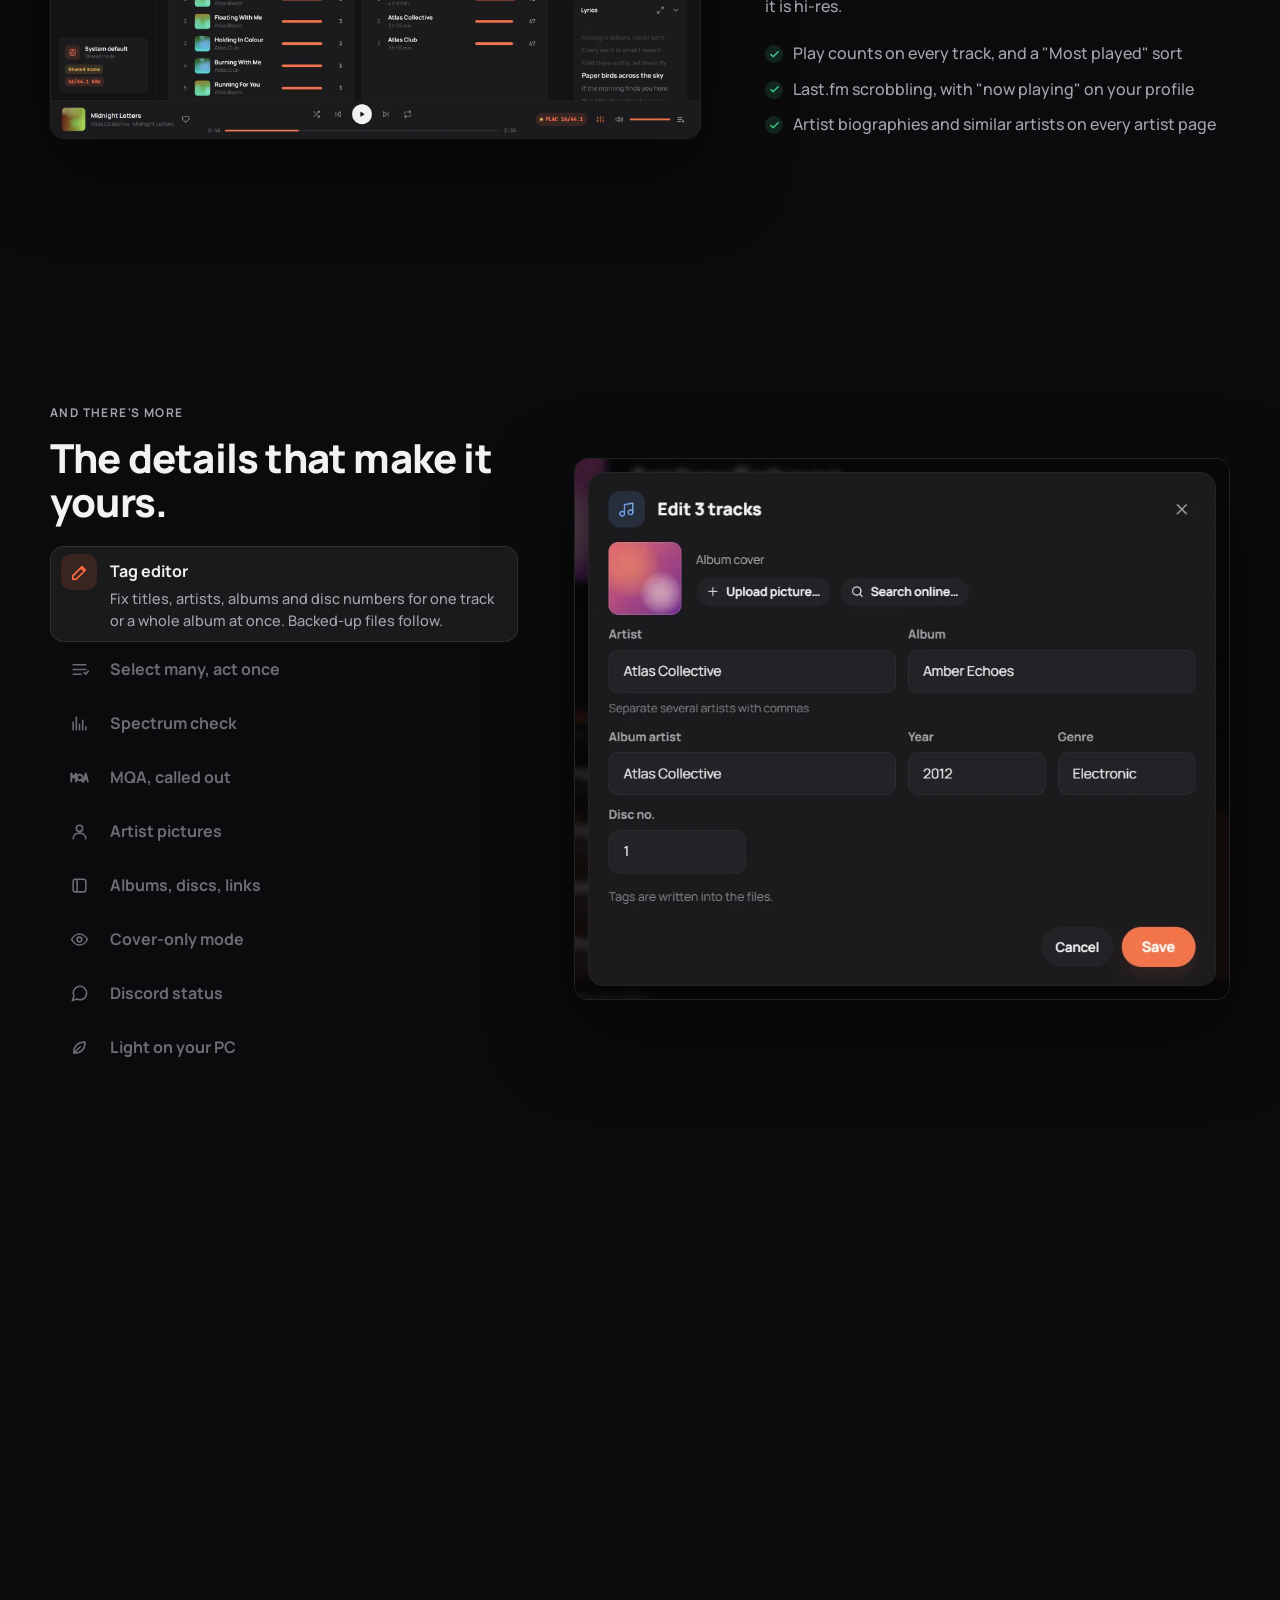
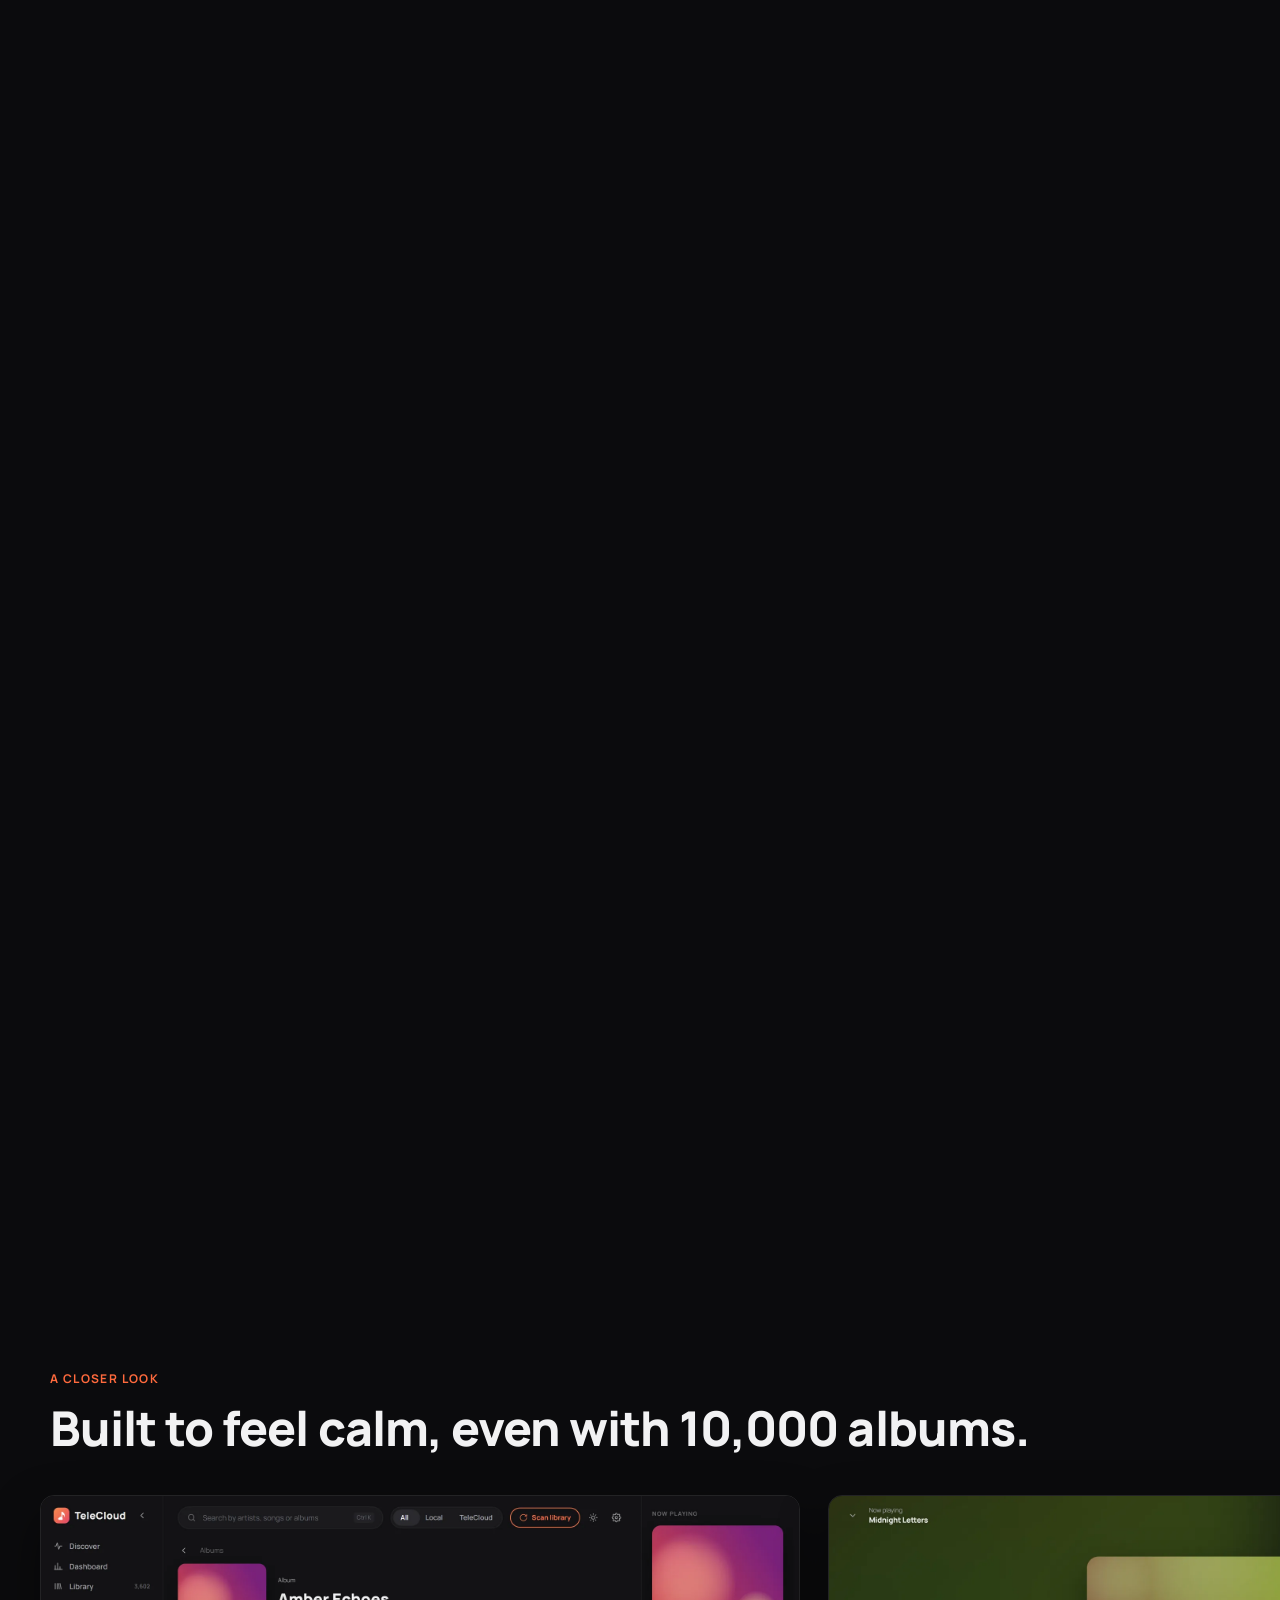
==== commit a1a29b7a: "The details as a scroll story: one feature at a time with its own screenshot, all open on phones Co-" ====
--- a/index.html
+++ b/index.html
@@ -244,22 +244,82 @@
       </div>
     </section>
 
-    <!-- More -->
-    <section class="more" id="more">
-      <div class="center reveal">
-        <p class="eyebrow">And there's more</p>
-        <h2>The details that make it yours.</h2>
-      </div>
-      <div class="more-grid">
-        <article class="card more-card reveal"><div class="m-ico"><svg viewBox="0 0 24 24"><path d="M4 20h4L19 9l-4-4L4 16v4zM13.5 6.5l4 4"/></svg></div><h3>Tag editor</h3><p>Fix titles, artists, albums and disc numbers for one track or a whole album at once. Backed-up files follow.</p></article>
-        <article class="card more-card reveal"><div class="m-ico"><svg viewBox="0 0 24 24"><path d="M4 6h16M4 12h16M4 18h10"/><path d="M18 16l2 2 3-4"/></svg></div><h3>Select many, act once</h3><p><kbd>Ctrl</kbd>/<kbd>Shift</kbd>+click and <kbd>Ctrl+A</kbd> in every list: queue, favourite, back up, tag or remove together.</p></article>
-        <article class="card more-card reveal"><div class="m-ico"><svg viewBox="0 0 24 24"><path d="M4 20V10M8 20V4M12 20v-7M16 20V8M20 20v-4"/></svg></div><h3>Spectrum check</h3><p>See the whole file's frequencies and spot upsampled or lossy-sourced "hi-res", with a clear explanation of each verdict.</p></article>
-        <article class="card more-card reveal"><div class="m-ico mqa"><svg viewBox="0 0 24 24"><path d="M1.6 17v-10l3 5.4 3-5.4v10"/><circle cx="12.3" cy="12" r="3.6"/><path d="M13.9 14.7l2 2.3M17.2 17l2.65-10 2.65 10M18.3 14h3.1"/></svg></div><h3>MQA, called out</h3><p>TeleCloud reads the audio itself and finds MQA even when the tags say nothing. It gets a badge and its own filter, and plays as the plain PCM it is. Nothing is unfolded or dressed up as hi-res.</p></article>
-        <article class="card more-card reveal"><div class="m-ico"><svg viewBox="0 0 24 24"><circle cx="12" cy="8" r="4"/><path d="M4 21c0-4.4 3.6-7 8-7s8 2.6 8 7"/></svg></div><h3>Artist pictures</h3><p>Pick one from Last.fm, Deezer, Apple Music, MusicBrainz or YouTube. It goes into the tags, and animated GIFs come back with your backup.</p></article>
-        <article class="card more-card reveal"><div class="m-ico"><svg viewBox="0 0 24 24"><rect x="4" y="4" width="16" height="16" rx="3"/><path d="M9 4v16"/></svg></div><h3>Albums, discs, links</h3><p>Multi-disc albums split by disc. Any artist or album name opens its page, from anywhere in the app.</p></article>
-        <article class="card more-card reveal"><div class="m-ico"><svg viewBox="0 0 24 24"><path d="M2 12s3.6-7 10-7 10 7 10 7-3.6 7-10 7S2 12 2 12z"/><circle cx="12" cy="12" r="3"/></svg></div><h3>Cover-only mode</h3><p>One key hides everything but the artwork, for when the music is the only thing on screen.</p></article>
-        <article class="card more-card reveal"><div class="m-ico"><svg viewBox="0 0 24 24"><path d="M21 11.5a8.4 8.4 0 0 1-12.2 7.5L3 21l2-5.6A8.5 8.5 0 1 1 21 11.5z"/></svg></div><h3>Discord status</h3><p>Show what you're playing, with the album cover and a small picture of the artist. While TeleCloud is open with nothing playing, it shows your last track.</p></article>
-        <article class="card more-card reveal"><div class="m-ico"><svg viewBox="0 0 24 24"><path d="M5 19c9 0 14-5 14-14C10 5 5 10 5 19z"/><path d="M5 19l8-8"/></svg></div><h3>Light on your PC</h3><p>Under 2% of the CPU while it plays, on our test PC. Low memory mode trims it further, and the window can wait in the tray while the music goes on.</p></article>
+    <!-- More: one detail at a time, as you scroll -->
+    <section class="story details" id="more" data-scroll="details" data-steps="9">
+      <div class="story-sticky">
+        <div class="story-copy">
+          <p class="eyebrow">And there's more</p>
+          <h2 class="d-title">The details that make it yours.</h2>
+          <ol class="d-list">
+          <li data-s="0">
+            <button type="button" class="d-item" aria-label="Tag editor"><span class="m-ico"><svg viewBox="0 0 24 24"><path d="M4 20h4L19 9l-4-4L4 16v4zM13.5 6.5l4 4"/></svg></span><span class="d-text"><b>Tag editor</b><span class="d-desc"><span>Fix titles, artists, albums and disc numbers for one track or a whole album at once. Backed-up files follow.</span></span></span></button>
+            <figure class="d-mobile"><img src="assets/details/tags.webp" alt="The tag editor with three tracks of an album" loading="lazy"></figure>
+          </li>
+          <li data-s="1">
+            <button type="button" class="d-item" aria-label="Select many, act once"><span class="m-ico"><svg viewBox="0 0 24 24"><path d="M4 6h16M4 12h16M4 18h10"/><path d="M18 16l2 2 3-4"/></svg></span><span class="d-text"><b>Select many, act once</b><span class="d-desc"><span><kbd>Ctrl</kbd>/<kbd>Shift</kbd>+click and <kbd>Ctrl+A</kbd> in every list: queue, favourite, back up, tag or remove together.</span></span></span></button>
+            <figure class="d-mobile"><img src="assets/details/select.webp" alt="Three tracks selected, with the selection bar" loading="lazy"></figure>
+          </li>
+          <li data-s="2">
+            <button type="button" class="d-item" aria-label="Spectrum check"><span class="m-ico"><svg viewBox="0 0 24 24"><path d="M4 20V10M8 20V4M12 20v-7M16 20V8M20 20v-4"/></svg></span><span class="d-text"><b>Spectrum check</b><span class="d-desc"><span>See the whole file's frequencies and spot upsampled or lossy-sourced "hi-res", with a clear explanation of each verdict.</span></span></span></button>
+            <figure class="d-mobile"><img src="assets/details/spectrum.webp" alt="The spectrum of a FLAC file, judged genuinely lossless" loading="lazy"></figure>
+          </li>
+          <li data-s="3">
+            <button type="button" class="d-item" aria-label="MQA, called out"><span class="m-ico mqa"><svg viewBox="0 0 24 24"><path d="M1.6 17v-10l3 5.4 3-5.4v10"/><circle cx="12.3" cy="12" r="3.6"/><path d="M13.9 14.7l2 2.3M17.2 17l2.65-10 2.65 10M18.3 14h3.1"/></svg></span><span class="d-text"><b>MQA, called out</b><span class="d-desc"><span>TeleCloud reads the audio itself and finds MQA even when the tags say nothing. It gets a badge and its own filter, and plays as the plain PCM it is. Nothing is unfolded or dressed up as hi-res.</span></span></span></button>
+            <figure class="d-mobile"><img src="assets/details/mqa.webp" alt="The library filtered to MQA, with MQA and MQA Studio badges" loading="lazy"></figure>
+          </li>
+          <li data-s="4">
+            <button type="button" class="d-item" aria-label="Artist pictures"><span class="m-ico"><svg viewBox="0 0 24 24"><circle cx="12" cy="8" r="4"/><path d="M4 21c0-4.4 3.6-7 8-7s8 2.6 8 7"/></svg></span><span class="d-text"><b>Artist pictures</b><span class="d-desc"><span>Pick one from Last.fm, Deezer, Apple Music, MusicBrainz or YouTube. It goes into the tags, and animated GIFs come back with your backup.</span></span></span></button>
+            <figure class="d-mobile"><img src="assets/details/artist.webp" alt="An artist page with the artist's picture" loading="lazy"></figure>
+          </li>
+          <li data-s="5">
+            <button type="button" class="d-item" aria-label="Albums, discs, links"><span class="m-ico"><svg viewBox="0 0 24 24"><rect x="4" y="4" width="16" height="16" rx="3"/><path d="M9 4v16"/></svg></span><span class="d-text"><b>Albums, discs, links</b><span class="d-desc"><span>Multi-disc albums split by disc. Any artist or album name opens its page, from anywhere in the app.</span></span></span></button>
+            <figure class="d-mobile"><img src="assets/details/discs.webp" alt="An album split into Disc 1 and Disc 2" loading="lazy"></figure>
+          </li>
+          <li data-s="6">
+            <button type="button" class="d-item" aria-label="Cover-only mode"><span class="m-ico"><svg viewBox="0 0 24 24"><path d="M2 12s3.6-7 10-7 10 7 10 7-3.6 7-10 7S2 12 2 12z"/><circle cx="12" cy="12" r="3"/></svg></span><span class="d-text"><b>Cover-only mode</b><span class="d-desc"><span>One key hides everything but the artwork, for when the music is the only thing on screen.</span></span></span></button>
+            <figure class="d-mobile"><img src="assets/details/coveronly.webp" alt="Full screen with only the album cover" loading="lazy"><span class="d-key"><kbd>H</kbd> hides everything else</span></figure>
+          </li>
+          <li data-s="7">
+            <button type="button" class="d-item" aria-label="Discord status"><span class="m-ico"><svg viewBox="0 0 24 24"><path d="M21 11.5a8.4 8.4 0 0 1-12.2 7.5L3 21l2-5.6A8.5 8.5 0 1 1 21 11.5z"/></svg></span><span class="d-text"><b>Discord status</b><span class="d-desc"><span>Show what you're playing, with the album cover and a small picture of the artist. While TeleCloud is open with nothing playing, it shows your last track.</span></span></span></button>
+            <figure class="d-mobile"><div class="dc-card" aria-label="A profile showing TeleCloud as the music playing">
+              <div class="dc-head">Listening to TeleCloud</div>
+              <div class="dc-body">
+                <div class="dc-art"><img src="assets/details/cover-amber.webp" alt="" width="160" height="160" loading="lazy"><img class="dc-small" src="assets/details/artist-atlas.webp" alt="" width="96" height="96" loading="lazy"></div>
+                <div class="dc-text"><b>Burning Alone</b><span>by Atlas Collective</span><span>on Amber Echoes</span>
+                  <div class="dc-bar"><i></i></div><div class="dc-times mono"><span>1:24</span><span>3:32</span></div>
+                </div>
+              </div>
+              <span class="dc-btn">Get TeleCloud</span>
+            </div></figure>
+          </li>
+          <li data-s="8">
+            <button type="button" class="d-item" aria-label="Light on your PC"><span class="m-ico"><svg viewBox="0 0 24 24"><path d="M5 19c9 0 14-5 14-14C10 5 5 10 5 19z"/><path d="M5 19l8-8"/></svg></span><span class="d-text"><b>Light on your PC</b><span class="d-desc"><span>Under 2% of the CPU while it plays, on our test PC. Low memory mode trims it further, and the window can wait in the tray while the music goes on.</span></span></span></button>
+            <figure class="d-mobile"><img src="assets/details/light.webp" alt="Performance settings: low memory mode and keep running in the tray" loading="lazy"><span class="d-cpu float"><i></i><b class="mono">1.6%</b> CPU while playing</span></figure>
+          </li>
+          </ol>
+        </div>
+        <div class="story-visual">
+          <div class="d-stage">
+          <figure data-s="0"><img src="assets/details/tags.webp" alt="The tag editor with three tracks of an album" loading="lazy"></figure>
+          <figure data-s="1"><img src="assets/details/select.webp" alt="Three tracks selected, with the selection bar" loading="lazy"></figure>
+          <figure data-s="2"><img src="assets/details/spectrum.webp" alt="The spectrum of a FLAC file, judged genuinely lossless" loading="lazy"></figure>
+          <figure data-s="3"><img src="assets/details/mqa.webp" alt="The library filtered to MQA, with MQA and MQA Studio badges" loading="lazy"></figure>
+          <figure data-s="4"><img src="assets/details/artist.webp" alt="An artist page with the artist's picture" loading="lazy"></figure>
+          <figure data-s="5"><img src="assets/details/discs.webp" alt="An album split into Disc 1 and Disc 2" loading="lazy"></figure>
+          <figure data-s="6"><img src="assets/details/coveronly.webp" alt="Full screen with only the album cover" loading="lazy"><span class="d-key"><kbd>H</kbd> hides everything else</span></figure>
+          <figure data-s="7"><div class="dc-card" aria-label="A profile showing TeleCloud as the music playing">
+              <div class="dc-head">Listening to TeleCloud</div>
+              <div class="dc-body">
+                <div class="dc-art"><img src="assets/details/cover-amber.webp" alt="" width="160" height="160" loading="lazy"><img class="dc-small" src="assets/details/artist-atlas.webp" alt="" width="96" height="96" loading="lazy"></div>
+                <div class="dc-text"><b>Burning Alone</b><span>by Atlas Collective</span><span>on Amber Echoes</span>
+                  <div class="dc-bar"><i></i></div><div class="dc-times mono"><span>1:24</span><span>3:32</span></div>
+                </div>
+              </div>
+              <span class="dc-btn">Get TeleCloud</span>
+            </div></figure>
+          <figure data-s="8"><img src="assets/details/light.webp" alt="Performance settings: low memory mode and keep running in the tray" loading="lazy"><span class="d-cpu float"><i></i><b class="mono">1.6%</b> CPU while playing</span></figure>
+          </div>
+        </div>
       </div>
     </section>
 
--- a/style.css
+++ b/style.css
@@ -347,19 +347,73 @@
   .window { transform: none; }
 }
 
-/* ===== And there's more ===== */
-.more { width: min(var(--wrap), calc(100% - 2 * var(--gutter))); margin: 140px auto; }
-.more-grid { display: grid; grid-template-columns: repeat(3, minmax(0, 1fr)); gap: 16px; }
-.more-card { padding: 24px; display: flex; flex-direction: column; gap: 8px; transition: transform .45s var(--spring), border-color .2s, opacity .7s var(--ease-out); }
-.more-card:hover { transform: translateY(-4px); border-color: var(--border-2); }
-.more-card:nth-child(3n+2) { transition-delay: .06s; } .more-card:nth-child(3n) { transition-delay: .12s; }
-.more-card p { color: var(--text-2); font-size: 14.5px; }
-.m-ico { width: 40px; height: 40px; border-radius: 12px; display: grid; place-items: center; background: var(--accent-soft); margin-bottom: 8px; }
+/* ===== And there's more: one detail at a time, as you scroll ===== */
+.story.details { height: 640vh; }
+.details .story-sticky { grid-template-columns: minmax(0, 5fr) minmax(0, 7fr); gap: 56px; }
+.d-title { font-size: clamp(28px, 3.2vw, 40px); margin-bottom: 22px; }
+.m-ico { width: 40px; height: 40px; border-radius: 12px; display: grid; place-items: center; background: var(--accent-soft); flex-shrink: 0; transition: background .3s, transform .45s var(--spring); }
 .m-ico svg { width: 21px; height: 21px; fill: none; stroke: var(--accent); stroke-width: 2; stroke-linecap: round; stroke-linejoin: round; }
 /* MQA in the app's violet, like its badge */
 .m-ico.mqa { background: rgba(180, 140, 255, .14); }
 .m-ico.mqa svg { stroke: #b48cff; stroke-width: 2.4; }
-@media (max-width: 900px) { .more-grid { grid-template-columns: 1fr; } .more { margin: 90px auto; } }
+.d-list { list-style: none; margin: 0; padding: 0; display: grid; gap: 2px; }
+.d-item { width: 100%; display: flex; align-items: flex-start; gap: 14px; padding: 9px 12px; border-radius: 14px; text-align: left; color: var(--text-3); transition: background .3s, color .3s; }
+.d-item:hover { color: var(--text-2); background: rgba(255, 255, 255, .02); }
+.d-item .m-ico { width: 34px; height: 34px; border-radius: 10px; background: transparent; }
+.d-item .m-ico svg { stroke: currentColor; width: 19px; height: 19px; }
+.d-text { display: flex; flex-direction: column; min-width: 0; padding-top: 6px; }
+.d-text b { font-size: 16px; font-weight: 700; line-height: 1.3; }
+/* the description opens under the item being shown */
+.d-desc { display: grid; grid-template-rows: 0fr; overflow: hidden; opacity: 0; font-size: 14.5px; line-height: 1.55; color: var(--text-2); transition: grid-template-rows .45s var(--ease-out), opacity .35s, margin .45s var(--ease-out); }
+.d-desc, .d-desc > span { min-height: 0; }
+.d-list li.on .d-item { background: var(--surface); color: var(--text); box-shadow: inset 0 0 0 1px var(--border-2); }
+.d-list li.on .m-ico { background: var(--accent-soft); transform: scale(1.06); }
+.d-list li.on .m-ico svg { stroke: var(--accent); }
+.d-list li.on .m-ico.mqa { background: rgba(180, 140, 255, .14); }
+.d-list li.on .m-ico.mqa svg { stroke: #b48cff; }
+.d-list li.on .d-desc { grid-template-rows: 1fr; opacity: 1; margin-top: 6px; }
+.d-mobile { display: none; }
+/* the pictures: one at a time, crossfading */
+.d-stage { position: relative; width: 100%; height: min(70vh, 620px); }
+.d-stage figure { position: absolute; inset: 0; margin: 0; display: grid; place-items: center; opacity: 0; transform: translateY(18px) scale(.97); transition: opacity .5s var(--ease-out), transform .7s var(--ease-out); pointer-events: none; }
+.d-stage figure.on { opacity: 1; transform: none; pointer-events: auto; }
+.d-stage figure > img, .d-mobile > img { max-width: 100%; max-height: 100%; width: auto; border-radius: 14px; border: 1px solid var(--border-2); box-shadow: var(--shadow); }
+.d-key, .d-cpu { position: absolute; display: inline-flex; align-items: center; gap: 10px; padding: 10px 14px; border-radius: 14px; background: rgba(26, 26, 29, .9); backdrop-filter: blur(12px); -webkit-backdrop-filter: blur(12px); border: 1px solid var(--border-2); box-shadow: var(--shadow); font-size: 13.5px; font-weight: 600; color: var(--text-2); }
+.d-key { left: 6%; bottom: 8%; }
+.d-key kbd { font-size: 15px; padding: 4px 10px; }
+.d-cpu { right: 4%; top: 6%; }
+.d-cpu b { color: var(--ok); font-size: 18px; }
+.d-cpu i { width: 10px; height: 10px; border-radius: 50%; background: var(--ok); box-shadow: 0 0 0 5px var(--ok-soft); }
+/* a profile card showing what plays (drawn, not a screenshot) */
+.dc-card { width: min(420px, 100%); padding: 18px 20px 20px; border-radius: 18px; background: #232428; border: 1px solid rgba(255, 255, 255, .08); box-shadow: var(--shadow); display: flex; flex-direction: column; gap: 14px; }
+.dc-head { font-size: 12px; font-weight: 800; letter-spacing: .6px; text-transform: uppercase; color: #dbdee1; }
+.dc-body { display: flex; gap: 16px; align-items: center; }
+.dc-art { position: relative; flex-shrink: 0; }
+.dc-art > img:first-child { width: 96px; height: 96px; border-radius: 10px; }
+.dc-small { position: absolute; right: -8px; bottom: -8px; width: 34px; height: 34px; border-radius: 50%; border: 4px solid #232428; }
+.dc-text { min-width: 0; display: flex; flex-direction: column; gap: 2px; font-size: 14px; color: #b5bac1; flex: 1; }
+.dc-text b { color: #f2f3f5; font-size: 15.5px; }
+.dc-bar { height: 4px; border-radius: 4px; background: rgba(255, 255, 255, .12); margin-top: 10px; overflow: hidden; }
+.dc-bar i { display: block; height: 100%; width: 40%; background: #f2f3f5; border-radius: 4px; animation: dcplay 9s linear infinite; }
+@keyframes dcplay { from { width: 38%; } to { width: 62%; } }
+.dc-times { display: flex; justify-content: space-between; font-size: 11px; color: #949ba4; margin-top: 4px; }
+.dc-btn { align-self: stretch; text-align: center; padding: 9px; border-radius: 8px; background: #4e5058; color: #fff; font-size: 14px; font-weight: 600; }
+
+/* phones: every detail open, each with its picture */
+@media (max-width: 900px) {
+  .story.details { height: auto; }
+  .details .story-sticky { grid-template-columns: 1fr; }
+  .details .story-visual { display: none; }
+  .d-list { gap: 28px; }
+  .d-item { padding: 0; pointer-events: none; color: var(--text); background: none !important; box-shadow: none !important; }
+  .d-item .m-ico { background: var(--accent-soft); }
+  .d-item .m-ico svg { stroke: var(--accent); }
+  .d-item .m-ico.mqa { background: rgba(180, 140, 255, .14); }
+  .d-item .m-ico.mqa svg { stroke: #b48cff; }
+  .d-desc { grid-template-rows: 1fr; opacity: 1; margin-top: 6px; }
+  .d-mobile { display: grid; place-items: center; position: relative; margin: 14px 0 0; }
+  .d-mobile .d-key, .d-mobile .d-cpu { font-size: 12px; padding: 8px 11px; }
+}
 
 /* Download on a phone: what to do instead */
 .dl-note { display: block; margin-bottom: 8px; color: var(--text); font-size: 14px; line-height: 1.45; }
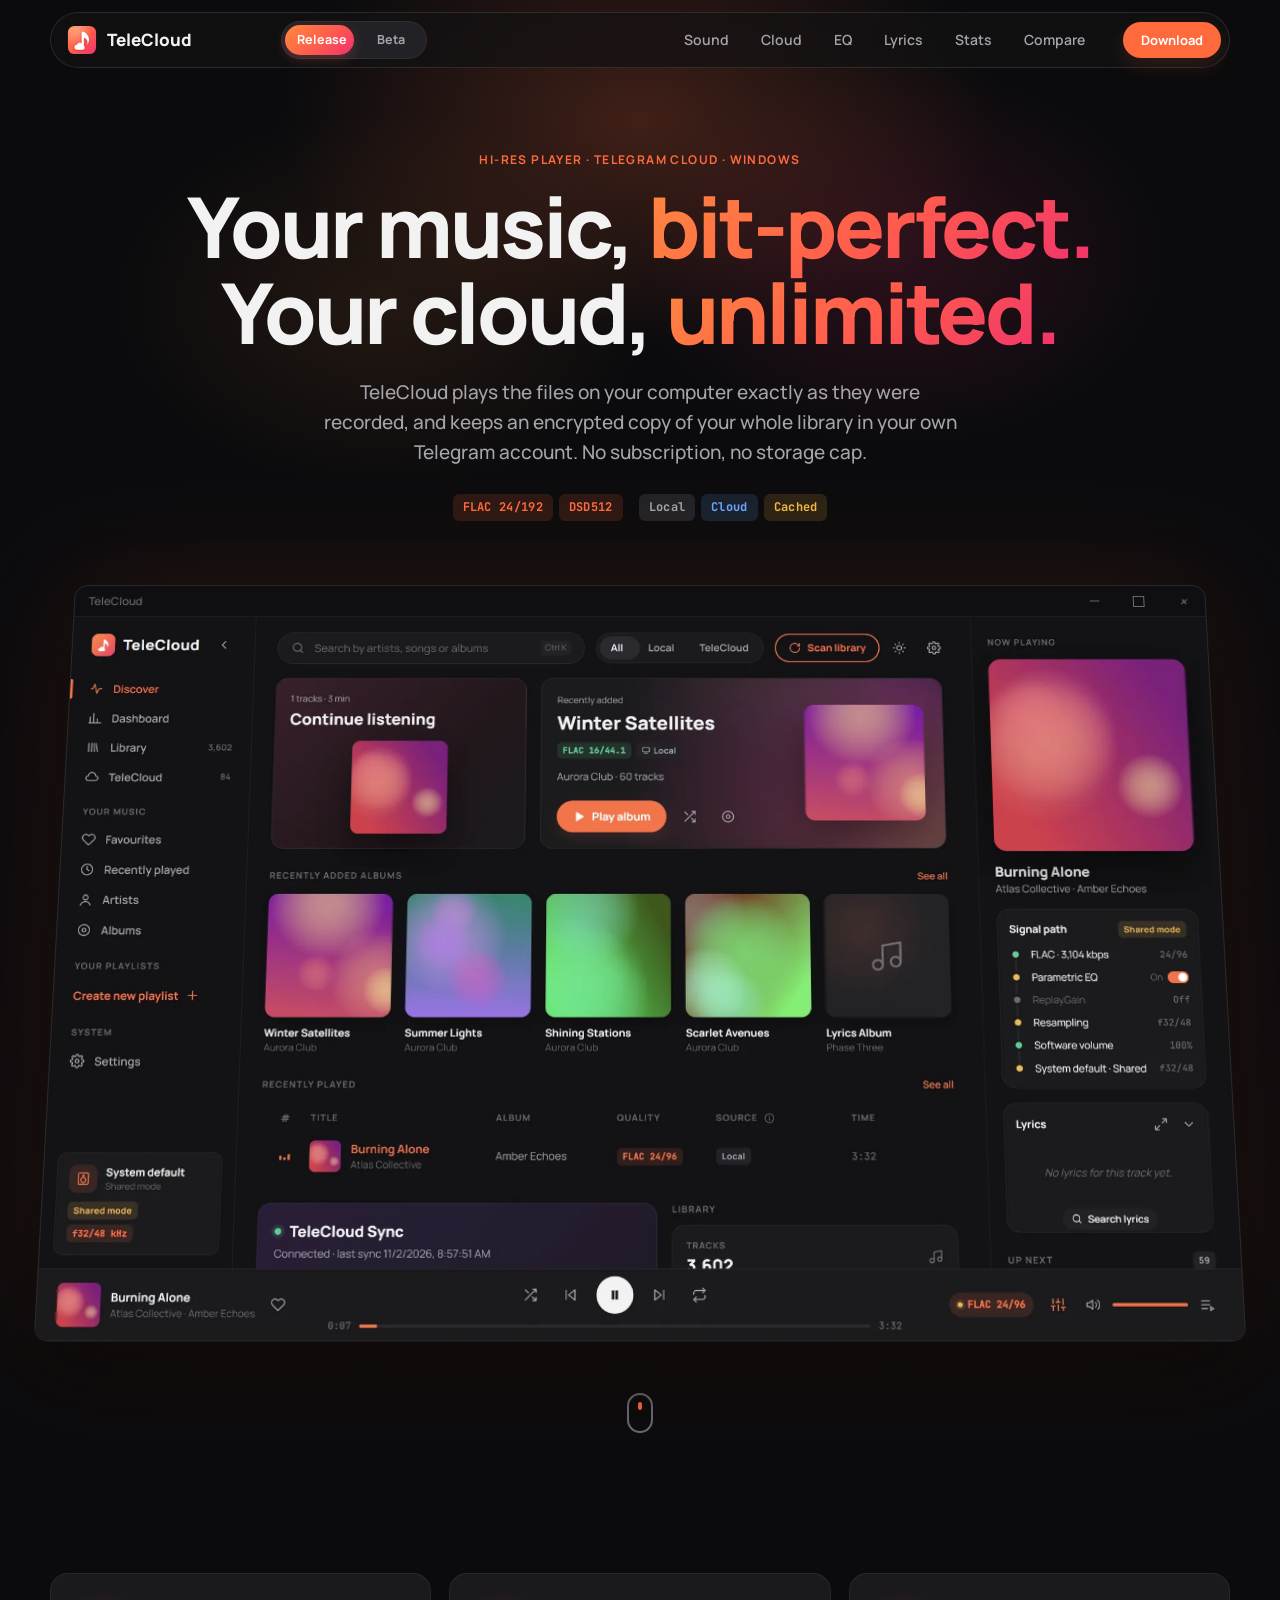
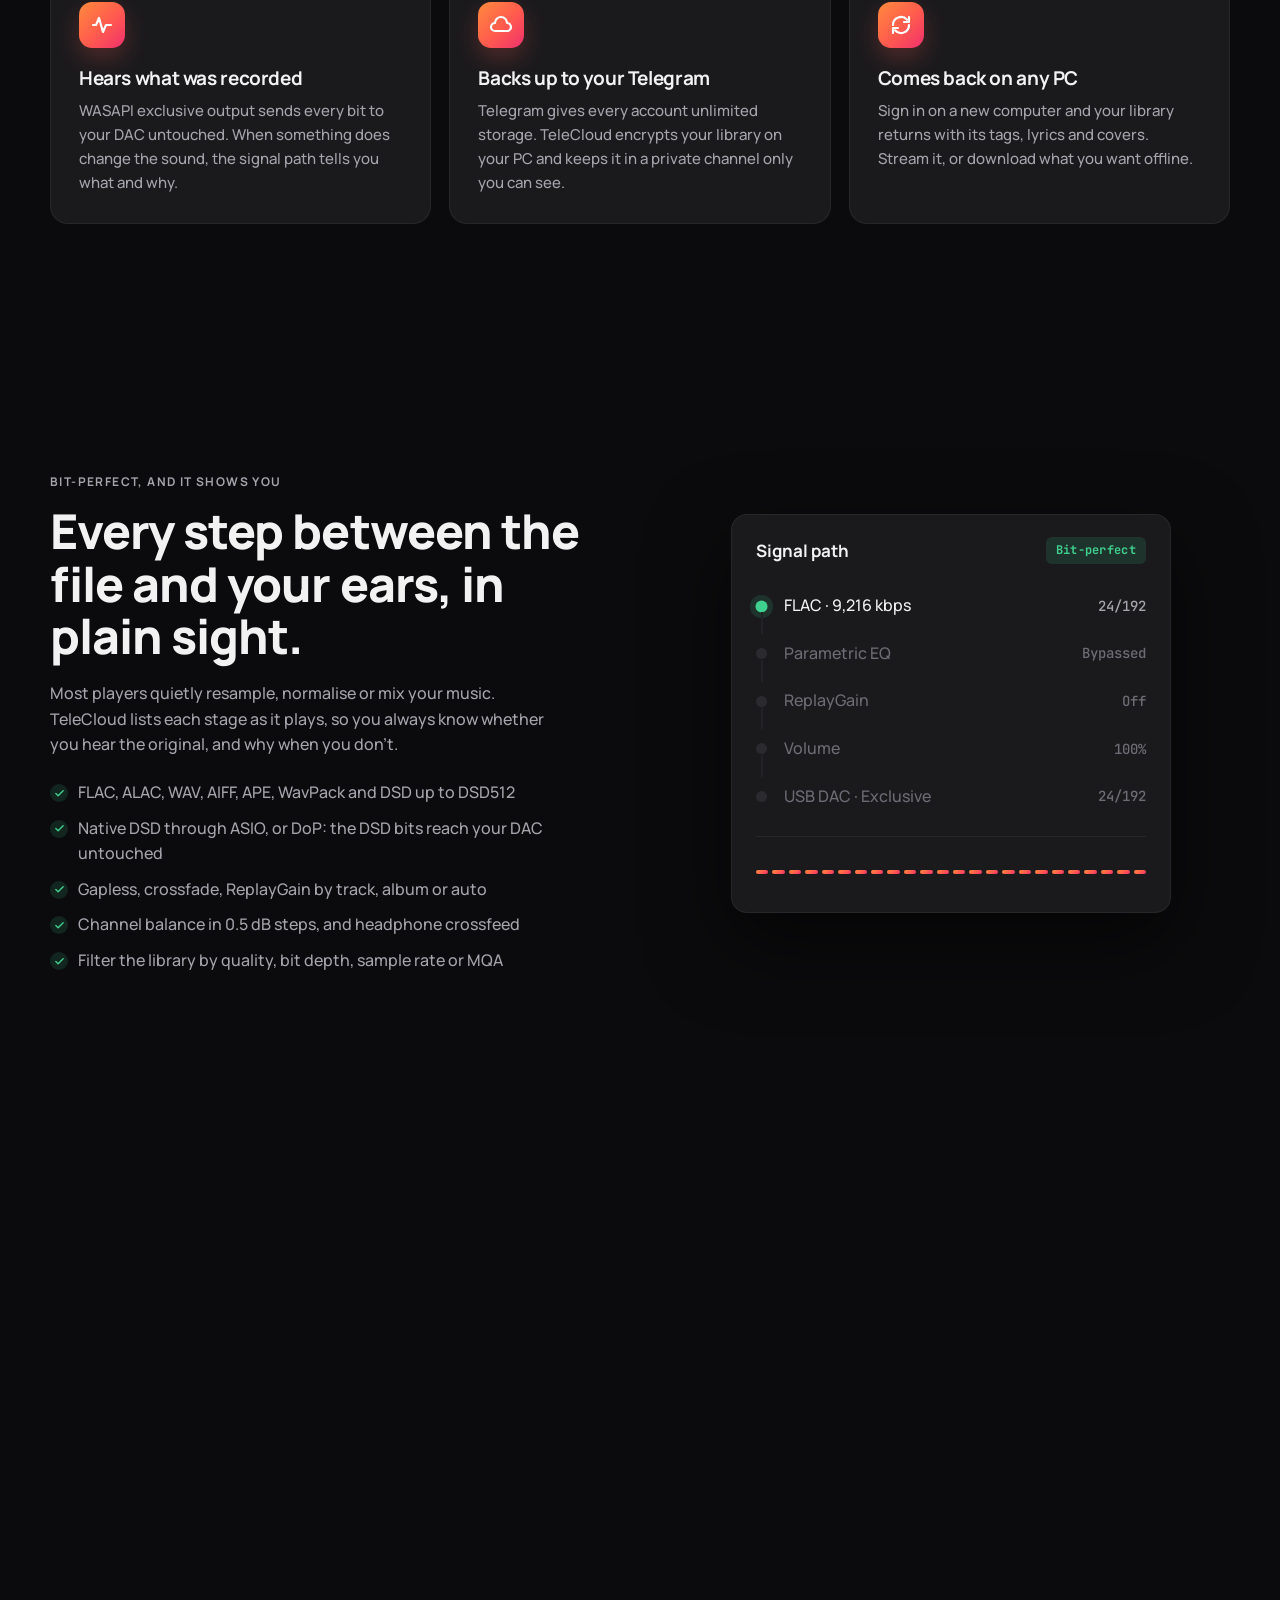
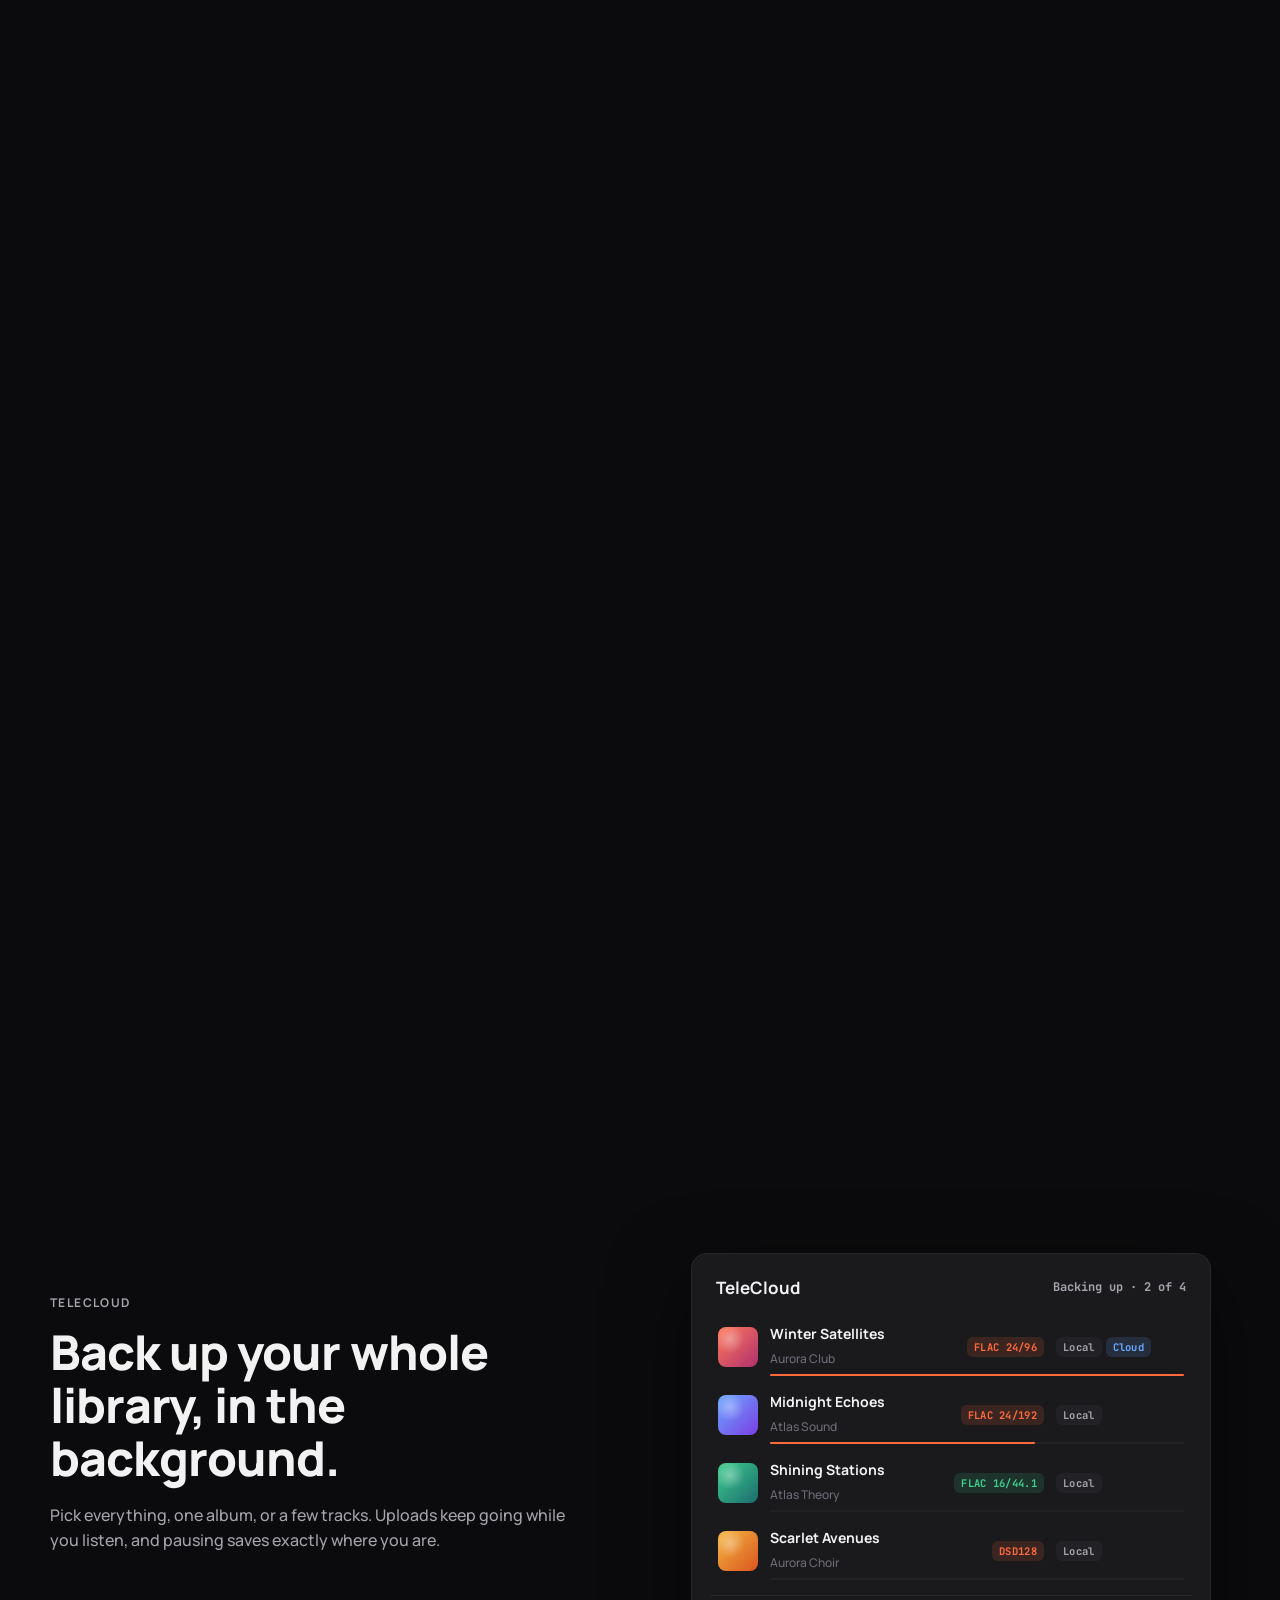
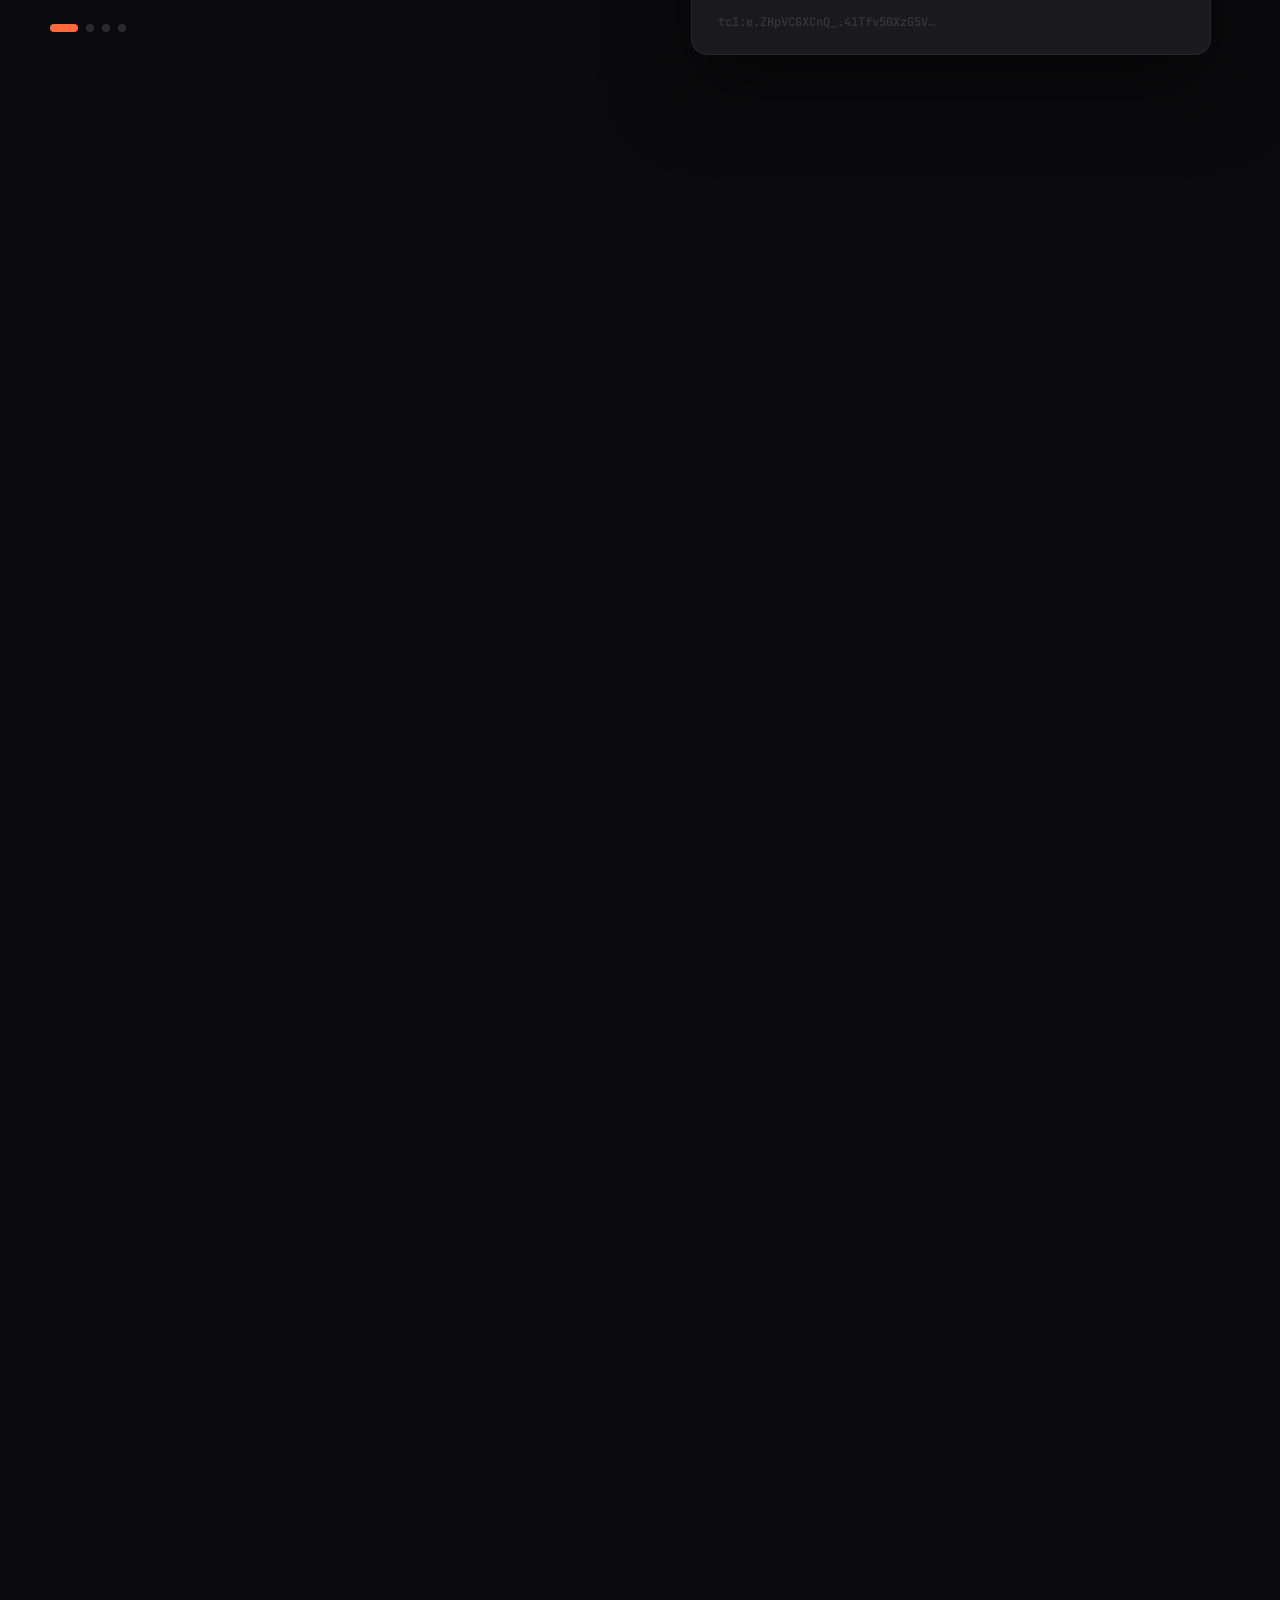
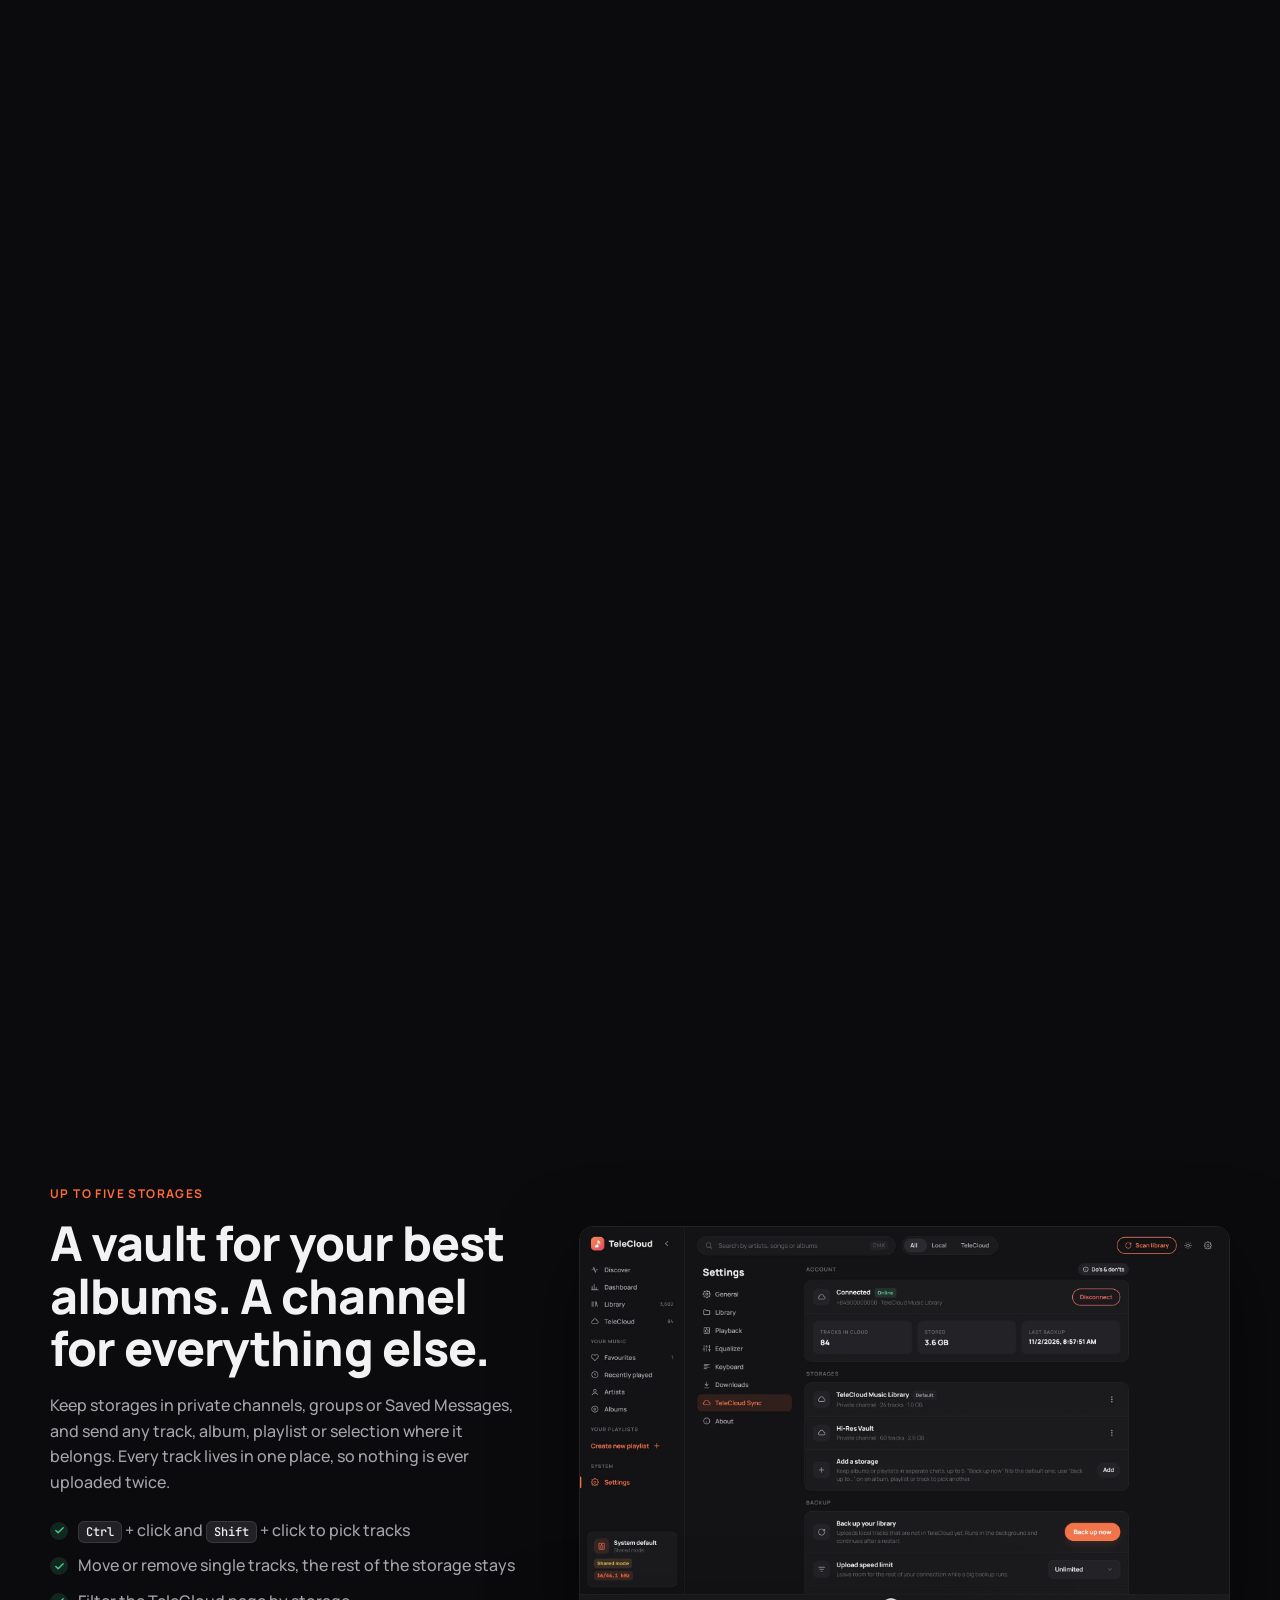
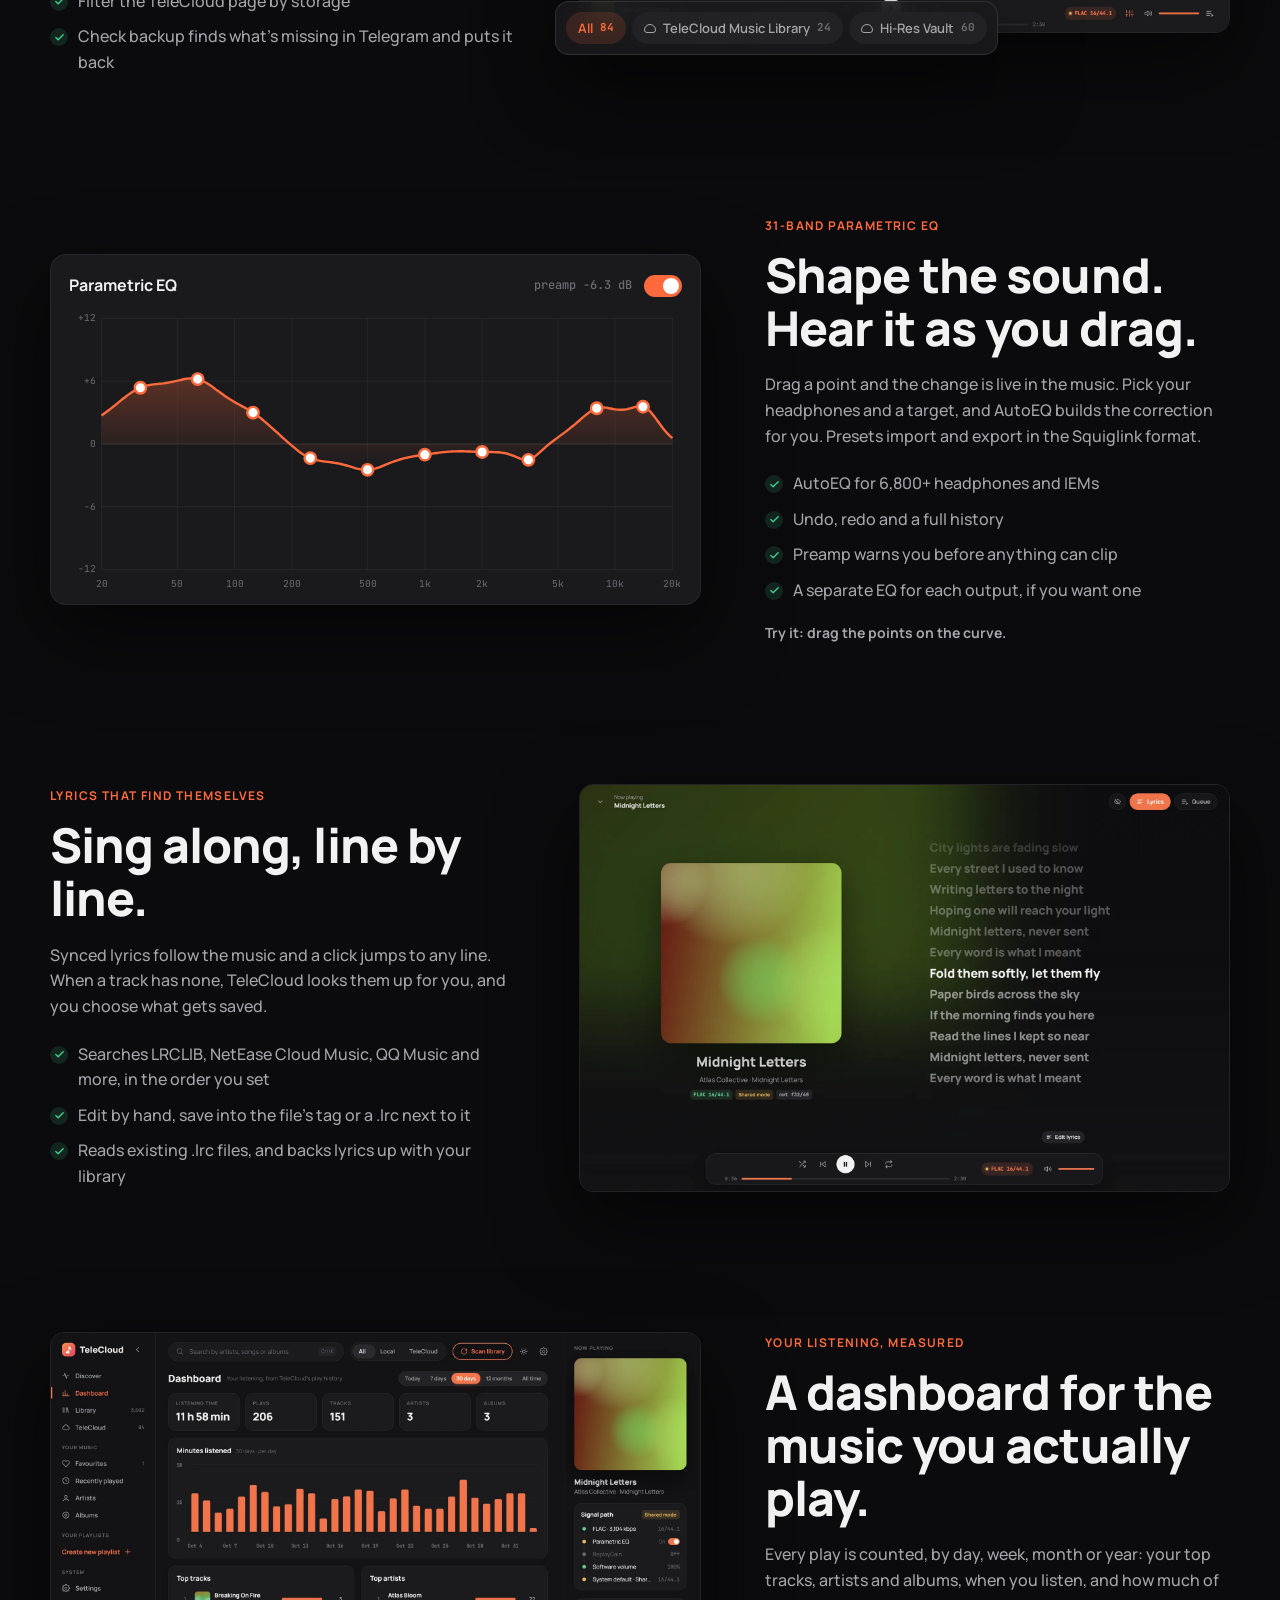
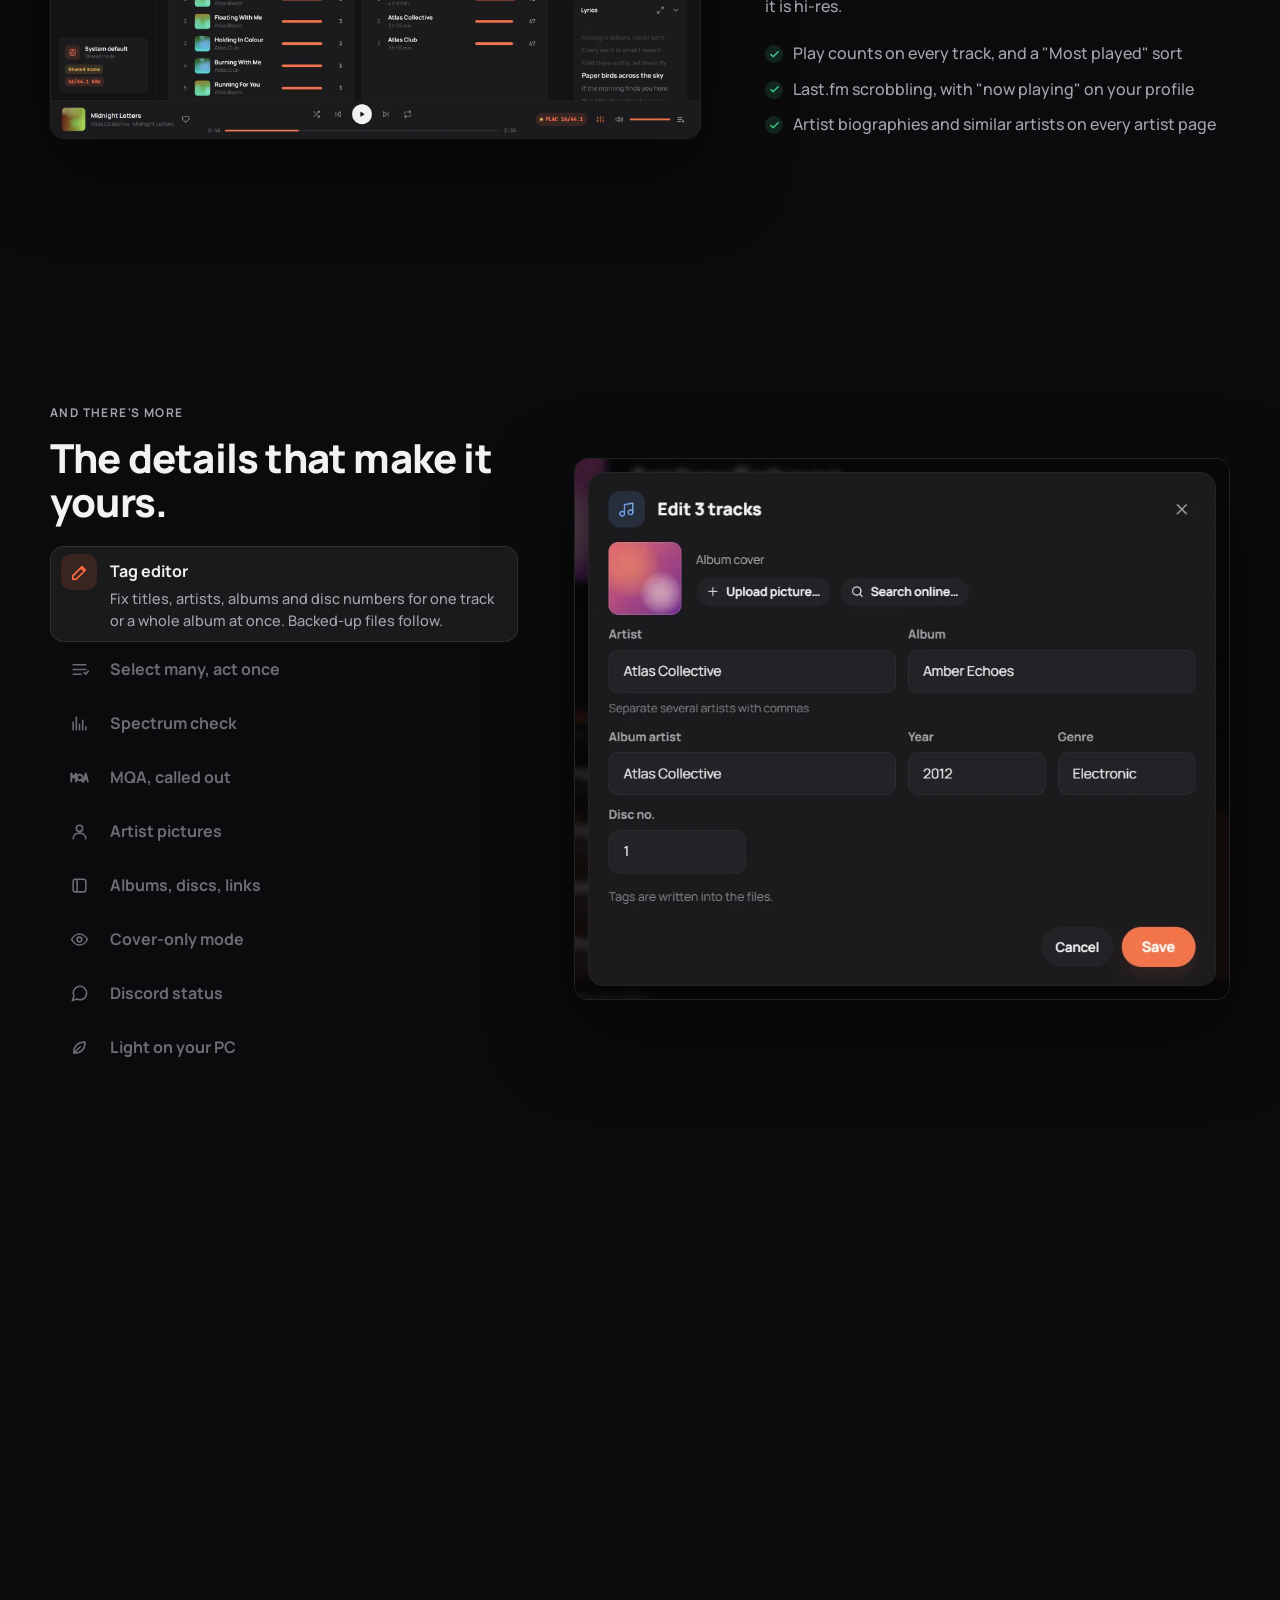
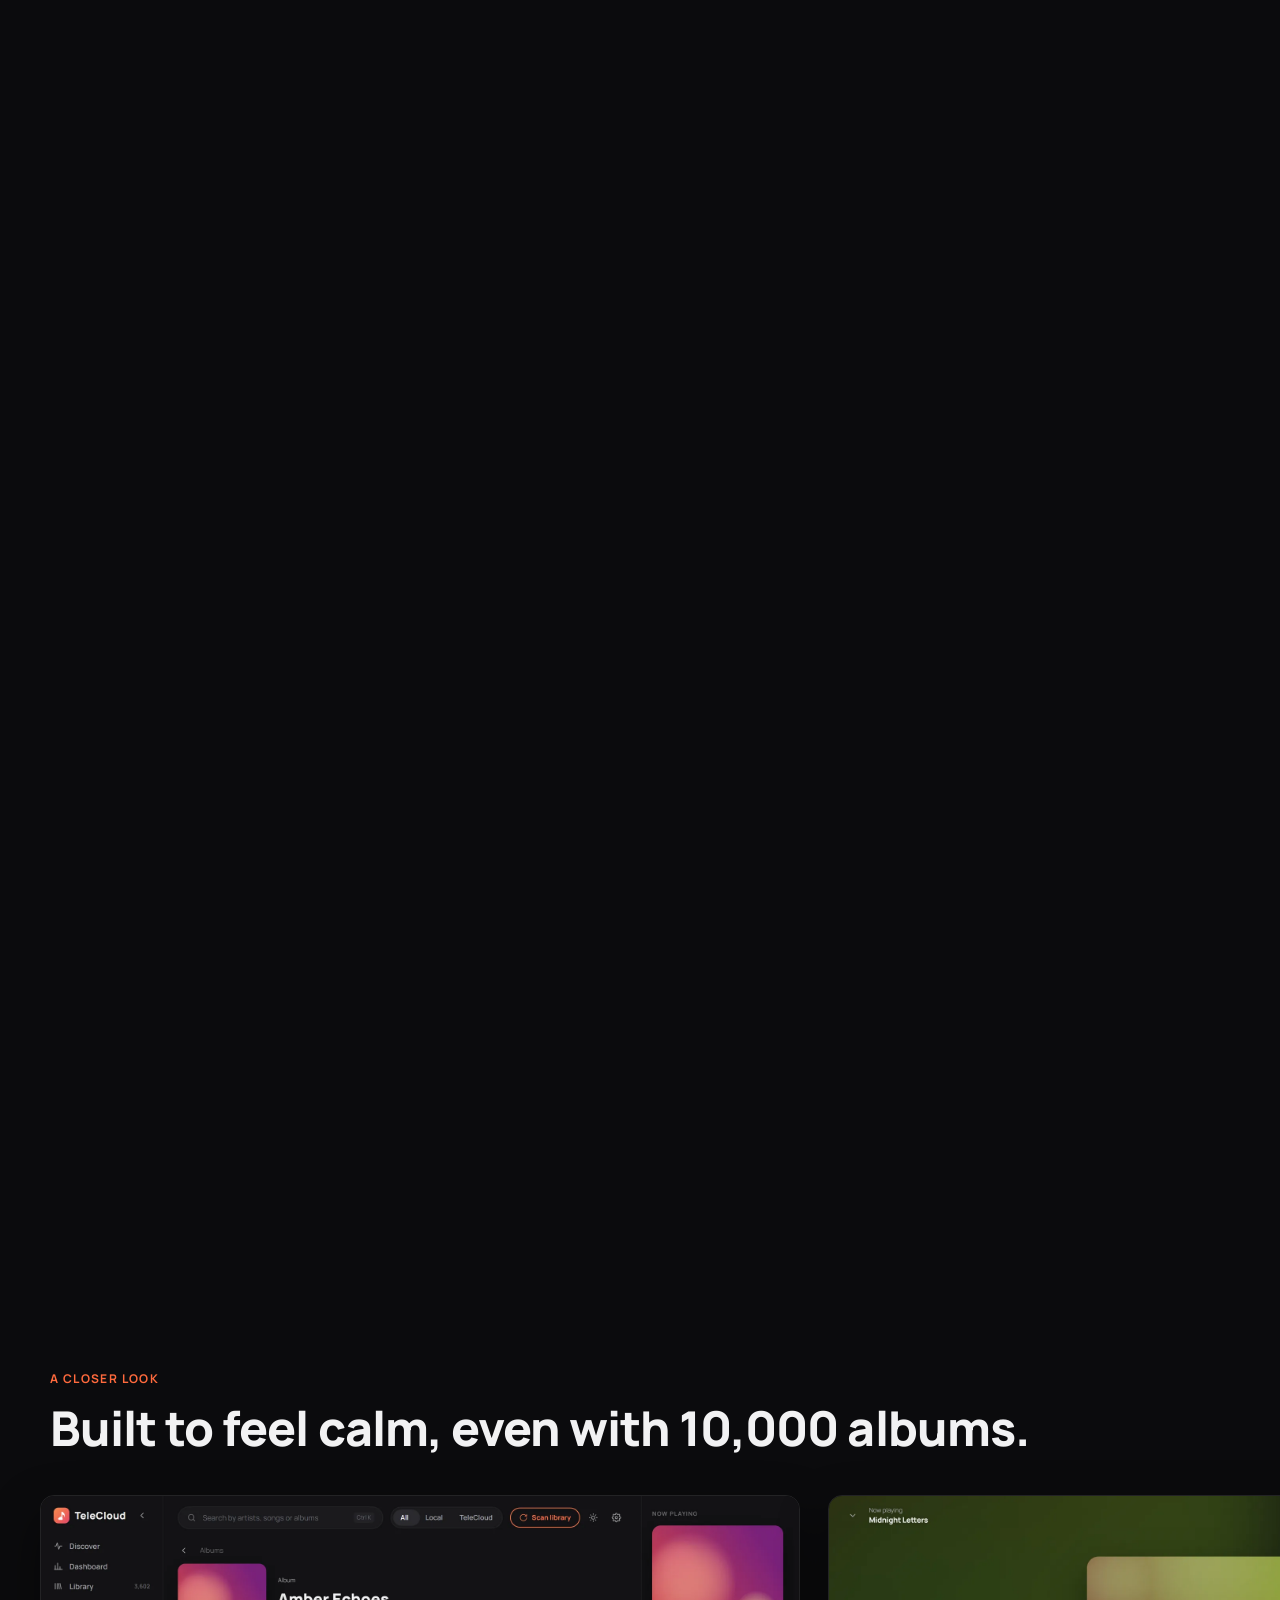
==== commit b03360b4: "A Beta page: TeleCloud Remote and the Galaxy Z Fold layouts in the beta's colours, a Release | Beta " ====
--- a/index.html
+++ b/index.html
@@ -37,6 +37,10 @@
       <img src="assets/icon.svg" alt="" width="30" height="30">
       <span>TeleCloud</span>
     </a>
+    <div class="channel" role="navigation" aria-label="Release or Beta">
+      <a href="./" class="on" aria-current="page">Release</a>
+      <a href="beta/">Beta</a>
+    </div>
     <nav class="nav-links" aria-label="Sections">
       <a href="#sound">Sound</a>
       <a href="#cloud">Cloud</a>
@@ -376,7 +380,7 @@
         <div class="card dl-card reveal" data-channel="beta">
           <span class="badge b-cached">Beta</span>
           <h3>Try what's next</h3>
-          <p>New features first. Expect the odd rough edge, and tell us about it.</p>
+          <p>New features first: control the music from your phone, tablet or another PC. Expect the odd rough edge. <a class="dl-more" href="beta/">See what's in the beta</a></p>
           <a class="btn-primary dl-btn" aria-disabled="true">Coming soon</a>
           <small class="dl-meta"></small>
         </div>
--- a/style.css
+++ b/style.css
@@ -22,6 +22,13 @@
   --warn-soft: rgba(245, 185, 66, .14);
   --danger: #ff5c5c;
   --brand: linear-gradient(135deg, #FF8A3D, #FF5A4E 55%, #F0306E);
+  --glow-1: rgba(255, 106, 61, .22);
+  --glow-2: rgba(240, 48, 110, .14);
+  --glow-3: rgba(255, 138, 61, .10);
+  --glow-shadow: rgba(255, 90, 78, .25);
+  /* the app's own quality colour: the same on both pages */
+  --q-hires: #ff6a3d;
+  --q-hires-soft: rgba(255, 106, 61, .14);
   --shadow: 0 30px 80px rgba(0, 0, 0, .55);
   --font: 'Manrope', system-ui, -apple-system, 'Segoe UI', sans-serif;
   --mono: 'JetBrains Mono', ui-monospace, Consolas, monospace;
@@ -60,7 +67,7 @@
   font-size: 10.5px; font-weight: 700; letter-spacing: .3px; line-height: 1.4;
   padding: 3px 7px; border-radius: 6px; white-space: nowrap; font-family: var(--mono);
 }
-.b-hires { background: var(--accent-soft); color: var(--accent); }
+.b-hires { background: var(--q-hires-soft); color: var(--q-hires); }
 .b-lossless, .b-ok { background: var(--ok-soft); color: var(--ok); }
 .b-local { background: var(--surface-2); color: var(--text-2); }
 .b-cloud { background: var(--info-soft); color: var(--info); }
@@ -110,6 +117,8 @@
 }
 .nav.scrolled { box-shadow: 0 10px 30px rgba(0, 0, 0, .35); }
 .brand { display: flex; align-items: center; gap: 10px; font-weight: 800; font-size: 17px; }
+/* the same width on both pages, so the Release | Beta switch never moves */
+.nav .brand { min-width: 190px; }
 .brand img { border-radius: 8px; }
 .nav-links { display: flex; gap: 4px; margin-left: auto; }
 .nav-links a { padding: 7px 14px; border-radius: 999px; font-size: 14px; font-weight: 600; color: var(--text-2); transition: color .15s, background .15s; }
@@ -122,9 +131,9 @@
 .hero-glow {
   position: absolute; inset: -10% 0 auto; height: 900px; z-index: -1; pointer-events: none;
   background:
-    radial-gradient(40% 35% at 50% 30%, rgba(255, 106, 61, .22), transparent 70%),
-    radial-gradient(30% 30% at 70% 45%, rgba(240, 48, 110, .14), transparent 70%),
-    radial-gradient(30% 30% at 30% 50%, rgba(255, 138, 61, .10), transparent 70%);
+    radial-gradient(40% 35% at 50% 30%, var(--glow-1), transparent 70%),
+    radial-gradient(30% 30% at 70% 45%, var(--glow-2), transparent 70%),
+    radial-gradient(30% 30% at 30% 50%, var(--glow-3), transparent 70%);
 }
 .hero-badges { display: flex; gap: 6px; flex-wrap: wrap; justify-content: center; margin-top: 26px; }
 .hero-badges .badge { font-size: 12px; padding: 5px 10px; }
@@ -132,7 +141,7 @@
 .hero-shot { width: min(1180px, 100%); margin-top: 64px; perspective: 1600px; }
 .window {
   border-radius: 14px; overflow: hidden; border: 1px solid var(--border-2); background: var(--bg-app);
-  box-shadow: var(--shadow), 0 0 120px rgba(255, 106, 61, .14);
+  box-shadow: var(--shadow), 0 0 120px var(--accent-soft);
   transform: rotateX(calc((1 - var(--p, 0)) * 16deg)) scale(calc(.92 + var(--p, 0) * .08));
   transform-origin: 50% 0; will-change: transform;
 }
@@ -153,7 +162,7 @@
 .pillar:nth-child(2) { transition-delay: .08s; }
 .pillar:nth-child(3) { transition-delay: .16s; }
 .pillar p { color: var(--text-2); margin-top: 10px; font-size: 15px; }
-.p-ico { width: 46px; height: 46px; border-radius: 13px; display: grid; place-items: center; background: var(--brand); margin-bottom: 20px; box-shadow: 0 10px 24px rgba(255, 90, 78, .25); }
+.p-ico { width: 46px; height: 46px; border-radius: 13px; display: grid; place-items: center; background: var(--brand); margin-bottom: 20px; box-shadow: 0 10px 24px var(--glow-shadow); }
 .p-ico svg { width: 24px; height: 24px; fill: none; stroke: #fff; stroke-width: 2.2; stroke-linecap: round; stroke-linejoin: round; }
 
 /* ===== Scroll stories (sticky) ===== */
@@ -189,10 +198,11 @@
 /* cloud story */
 .steps-copy { position: relative; min-height: 270px; }
 .sc { position: absolute; inset: 0; opacity: 0; transform: translateY(16px); transition: opacity .5s var(--ease-out), transform .6s var(--ease-out); pointer-events: none; }
-.story[data-step="0"] .sc[data-s="0"], .story[data-step="1"] .sc[data-s="1"], .story[data-step="2"] .sc[data-s="2"], .story[data-step="3"] .sc[data-s="3"], .story[data-step="4"] .sc[data-s="3"] { opacity: 1; transform: none; pointer-events: auto; }
+/* the step shown: main.js marks it .on, in every story */
+.sc.on { opacity: 1; transform: none; pointer-events: auto; }
 .dots { display: flex; gap: 8px; margin-top: 28px; }
 .dots i { width: 8px; height: 8px; border-radius: 99px; background: var(--surface-hover); transition: width .4s var(--spring), background .3s; }
-.story[data-step="0"] .dots i:nth-child(1), .story[data-step="1"] .dots i:nth-child(2), .story[data-step="2"] .dots i:nth-child(3), .story[data-step="3"] .dots i:nth-child(4), .story[data-step="4"] .dots i:nth-child(4) { width: 28px; background: var(--accent); }
+.dots i.on, #cloud[data-step="0"] .dots i:nth-child(1), #cloud[data-step="1"] .dots i:nth-child(2), #cloud[data-step="2"] .dots i:nth-child(3), #cloud[data-step="3"] .dots i:nth-child(4) { width: 28px; background: var(--accent); }
 
 .tl-card { width: min(520px, 100%); padding: 18px; box-shadow: var(--shadow); }
 .tl-head { display: flex; align-items: center; justify-content: space-between; padding: 2px 6px 14px; font-size: 17px; }
@@ -297,8 +307,8 @@
 
 /* ===== Download ===== */
 .download { position: relative; text-align: center; padding: 140px var(--gutter) 120px; display: flex; flex-direction: column; align-items: center; overflow: hidden; }
-.dl-glow { position: absolute; inset: 0; z-index: -1; background: radial-gradient(45% 50% at 50% 35%, rgba(255, 106, 61, .18), transparent 70%); }
-.dl-icon { border-radius: 24px; box-shadow: 0 24px 60px rgba(255, 90, 78, .35); margin-bottom: 28px; }
+.dl-glow { position: absolute; inset: 0; z-index: -1; background: radial-gradient(45% 50% at 50% 35%, var(--glow-1), transparent 70%); }
+.dl-icon { border-radius: 24px; box-shadow: 0 24px 60px var(--glow-shadow); margin-bottom: 28px; }
 .download h2 { font-size: clamp(36px, 5vw, 60px); }
 .download .lead { margin-top: 14px; }
 .dl-cards { display: grid; grid-template-columns: repeat(2, minmax(0, 320px)); gap: 18px; margin-top: 44px; }
@@ -312,6 +322,8 @@
 .dl-meta { min-height: 18px; font-size: 12.5px; color: var(--text-3); font-family: var(--mono); }
 .dl-meta a { color: var(--text-2); text-decoration: underline; text-underline-offset: 2px; }
 .dl-meta a:hover { color: var(--accent); }
+.dl-more { color: var(--accent); font-weight: 700; white-space: nowrap; }
+.dl-more:hover { text-decoration: underline; text-underline-offset: 3px; }
 
 /* ===== Footer ===== */
 .foot { border-top: 1px solid var(--border); padding: 36px var(--gutter) 48px; display: flex; flex-direction: column; align-items: center; gap: 8px; text-align: center; font-size: 14px; color: var(--text-2); }
@@ -417,3 +429,78 @@
 
 /* Download on a phone: what to do instead */
 .dl-note { display: block; margin-bottom: 8px; color: var(--text); font-size: 14px; line-height: 1.45; }
+
+/* ===== TeleCloud Beta: the same page, in the beta icon's teal, blue and violet ===== */
+[data-channel="beta"] {
+  --accent: #4f8dff;
+  --accent-2: #74a6ff;
+  --accent-soft: rgba(79, 141, 255, .14);
+  --brand: linear-gradient(135deg, #2DD4BF, #3B82F6 55%, #7C3AED);
+  --glow-1: rgba(59, 130, 246, .22);
+  --glow-2: rgba(124, 58, 237, .16);
+  --glow-3: rgba(45, 212, 191, .10);
+  --glow-shadow: rgba(59, 130, 246, .3);
+}
+.beta-tag { font-style: normal; display: inline-block; margin-left: 2px; padding: 2px 6px; border-radius: 6px; font-size: 10px; font-weight: 800; letter-spacing: .6px; color: #fff; background: linear-gradient(135deg, #2DD4BF, #3B82F6 55%, #7C3AED); vertical-align: 2px; }
+
+/* Release | Beta: which page this is, a click away from the other */
+.channel { position: relative; display: inline-flex; padding: 3px; border-radius: 999px; background: var(--surface-2); border: 1px solid var(--border); flex-shrink: 0; }
+.channel a { position: relative; z-index: 1; padding: 5px 12px; border-radius: 999px; font-size: 12.5px; font-weight: 700; color: var(--text-2); transition: color .2s; }
+.channel a:hover { color: var(--text); }
+.channel a.on { color: #fff; }
+.channel::before { content: ''; position: absolute; top: 3px; bottom: 3px; left: 3px; width: calc(50% - 3px); border-radius: 999px; background: var(--brand); box-shadow: 0 4px 12px var(--glow-shadow); transition: transform .45s var(--spring); }
+[data-channel="beta"] .channel::before { transform: translateX(100%); }
+.channel a { min-width: 64px; text-align: center; }
+.channel.leaving::before { transform: translateX(100%); }
+[data-channel="beta"] .channel.leaving::before { transform: none; }
+
+/* devices on the beta page */
+.phone { position: relative; width: min(300px, 70vw, 100%); aspect-ratio: 390 / 844; padding: 9px; border-radius: 44px; background: #0d0d10; border: 1px solid var(--border-2); box-shadow: var(--shadow), 0 0 90px var(--accent-soft); }
+.phone::before { content: ''; position: absolute; top: 15px; left: 50%; width: 70px; height: 7px; margin-left: -35px; border-radius: 7px; background: #000; z-index: 2; }
+.phone img { width: 100%; height: 100%; object-fit: cover; border-radius: 36px; }
+.fold-dev { position: relative; padding: 10px; border-radius: 30px; background: #0d0d10; border: 1px solid var(--border-2); box-shadow: var(--shadow), 0 0 90px var(--accent-soft); }
+.fold-dev img { width: 100%; height: 100%; object-fit: cover; border-radius: 22px; }
+.fold-dev.book { width: min(440px, 100%); aspect-ratio: 750 / 832; }
+.fold-dev.book::after { content: ''; position: absolute; top: 10px; bottom: 10px; left: 50%; width: 2px; margin-left: -1px; background: linear-gradient(transparent, rgba(255, 255, 255, .08) 20%, rgba(255, 255, 255, .08) 80%, transparent); }
+.fold-dev.flex { width: min(500px, 96%); aspect-ratio: 832 / 750; transform: perspective(1400px) rotateX(9deg); transform-origin: 50% 100%; }
+.fold-dev.flex::after { content: ''; position: absolute; left: 10px; right: 10px; top: 50%; height: 2px; background: rgba(255, 255, 255, .1); }
+.fold-dev.cover { width: min(230px, 100%); aspect-ratio: 412 / 850; border-radius: 34px; }
+.fold-dev.cover img { border-radius: 26px; }
+
+/* a stage of pictures that change with the story's step */
+.r-stage { position: relative; width: 100%; height: min(78vh, 680px); }
+.r-stage > figure { position: absolute; inset: 0; margin: 0; display: grid; place-items: center; opacity: 0; transform: translateY(20px) scale(.96); transition: opacity .55s var(--ease-out), transform .75s var(--ease-out); pointer-events: none; }
+.r-stage > figure.on { opacity: 1; transform: none; }
+.r-stage .shot { max-width: 100%; max-height: 100%; border-radius: 14px; border: 1px solid var(--border-2); box-shadow: var(--shadow); }
+.r-mobile { display: none; }
+/* columns never grow with a big picture inside */
+.story.remote .story-sticky, .story.fold .story-sticky { grid-template-columns: minmax(0, 1fr) minmax(0, 1fr); }
+.story-copy, .steps-copy, .sc { min-width: 0; }
+.r-mobile .shot { width: 100%; height: auto; }
+
+/* hero: the app and a phone in front of it */
+.hero-pair { position: relative; }
+.hero-pair .hero-phone { position: absolute; right: -2%; bottom: -8%; width: min(230px, 24vw); transform: translateY(calc((1 - var(--p, 0)) * 60px)); transition: transform .2s linear; }
+.hero-pair .hero-phone .phone { width: 100%; border-radius: 34px; padding: 7px; }
+.hero-pair .hero-phone .phone img { border-radius: 28px; }
+.hero-pair .hero-phone .phone::before { top: 12px; width: 52px; height: 6px; margin-left: -26px; }
+
+@media (max-width: 900px) {
+  .channel a { padding: 5px 10px; min-width: 0; }
+  .r-stage { display: none; }
+  .r-mobile { display: grid; place-items: center; margin-top: 22px; }
+  .story.remote .story-sticky, .story.fold .story-sticky { grid-template-columns: minmax(0, 1fr); }
+  .fold-dev.flex { width: 80vw; }
+  .story.remote .steps-copy, .story.fold .steps-copy { min-height: 0; }
+  .story.remote .sc, .story.fold .sc { position: static; opacity: 1; transform: none; margin-bottom: 44px; pointer-events: auto; }
+  .story.remote .dots, .story.fold .dots { display: none; }
+  .story.remote, .story.fold { height: auto; }
+  .hero-pair .hero-phone { right: 2%; bottom: -12%; width: 30vw; }
+}
+/* a narrow desktop: a little less room around the links, so everything still fits */
+@media (min-width: 901px) and (max-width: 1120px) {
+  .nav { gap: 14px; }
+  .nav-links a { padding: 7px 9px; font-size: 13.5px; }
+  .nav .brand { min-width: 176px; }
+}
+@media (max-width: 560px) { .nav .brand span { display: none; } .nav .brand { min-width: 0; } }
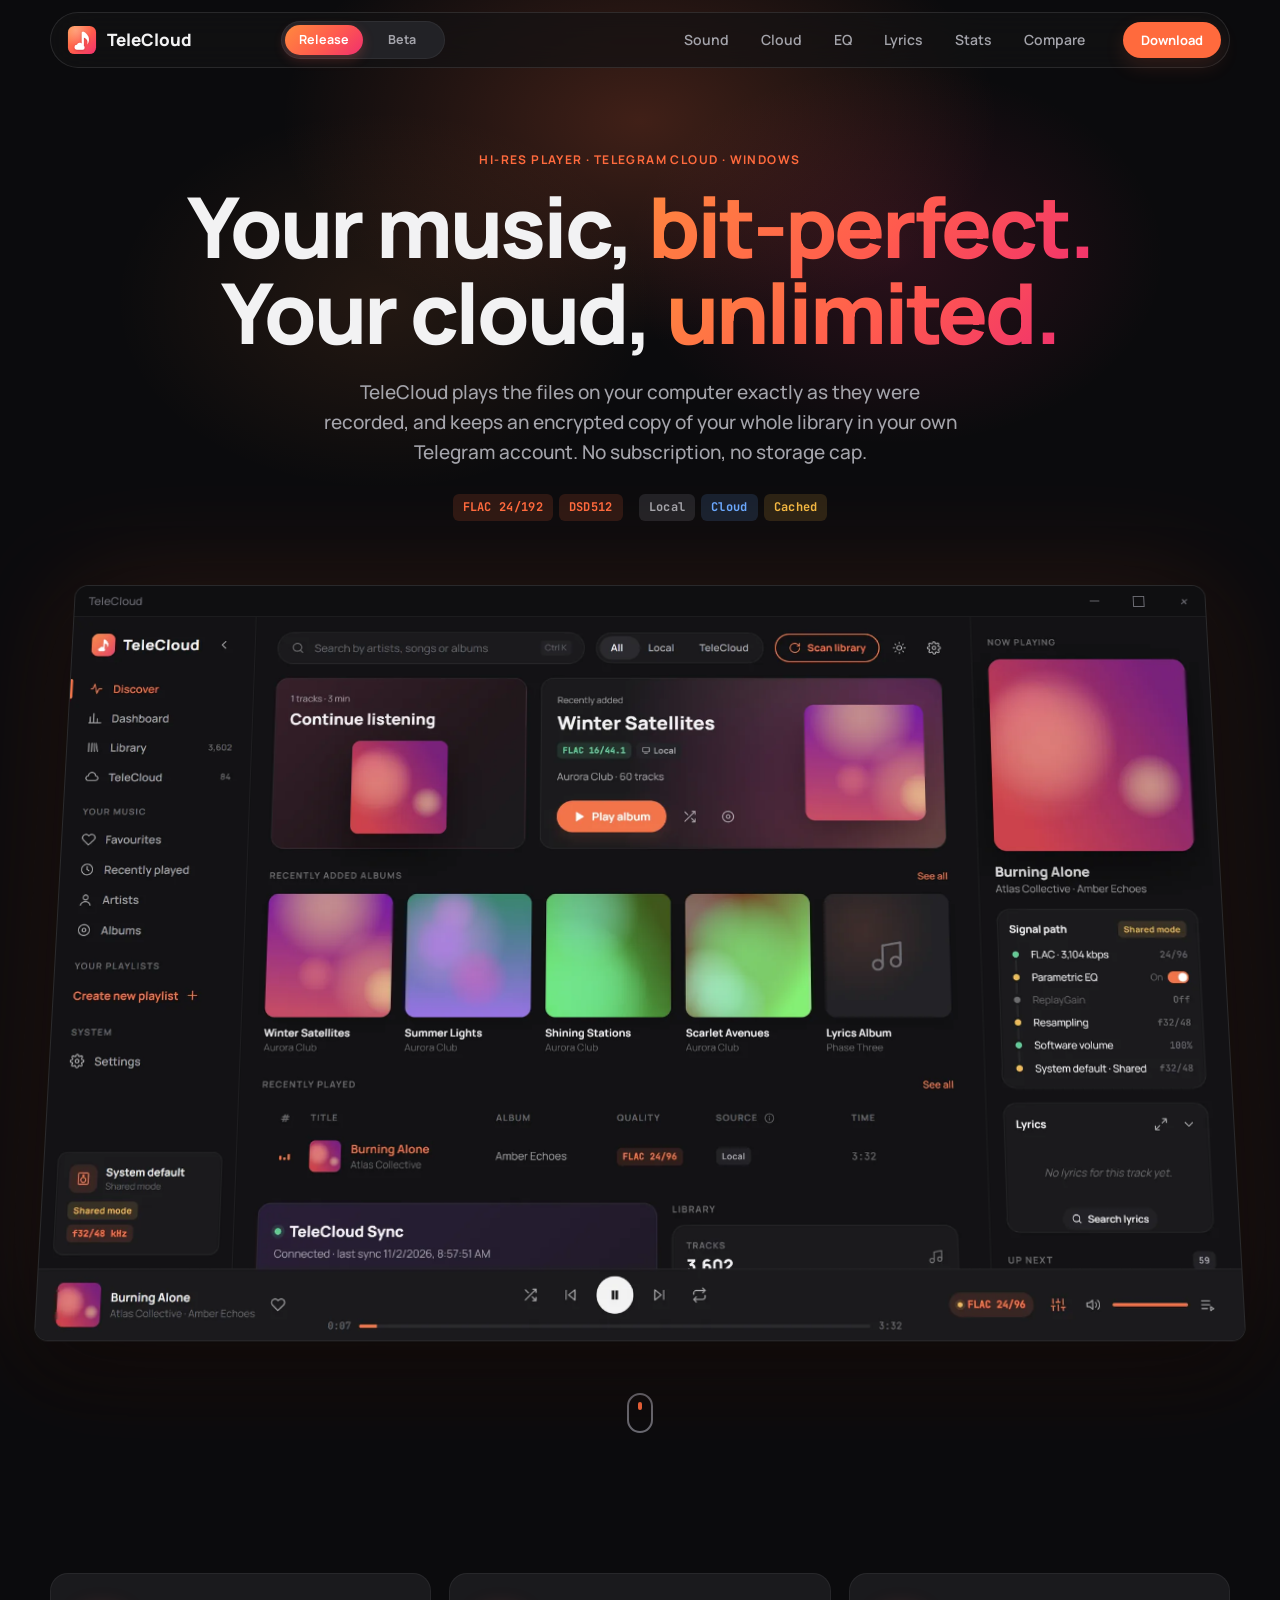
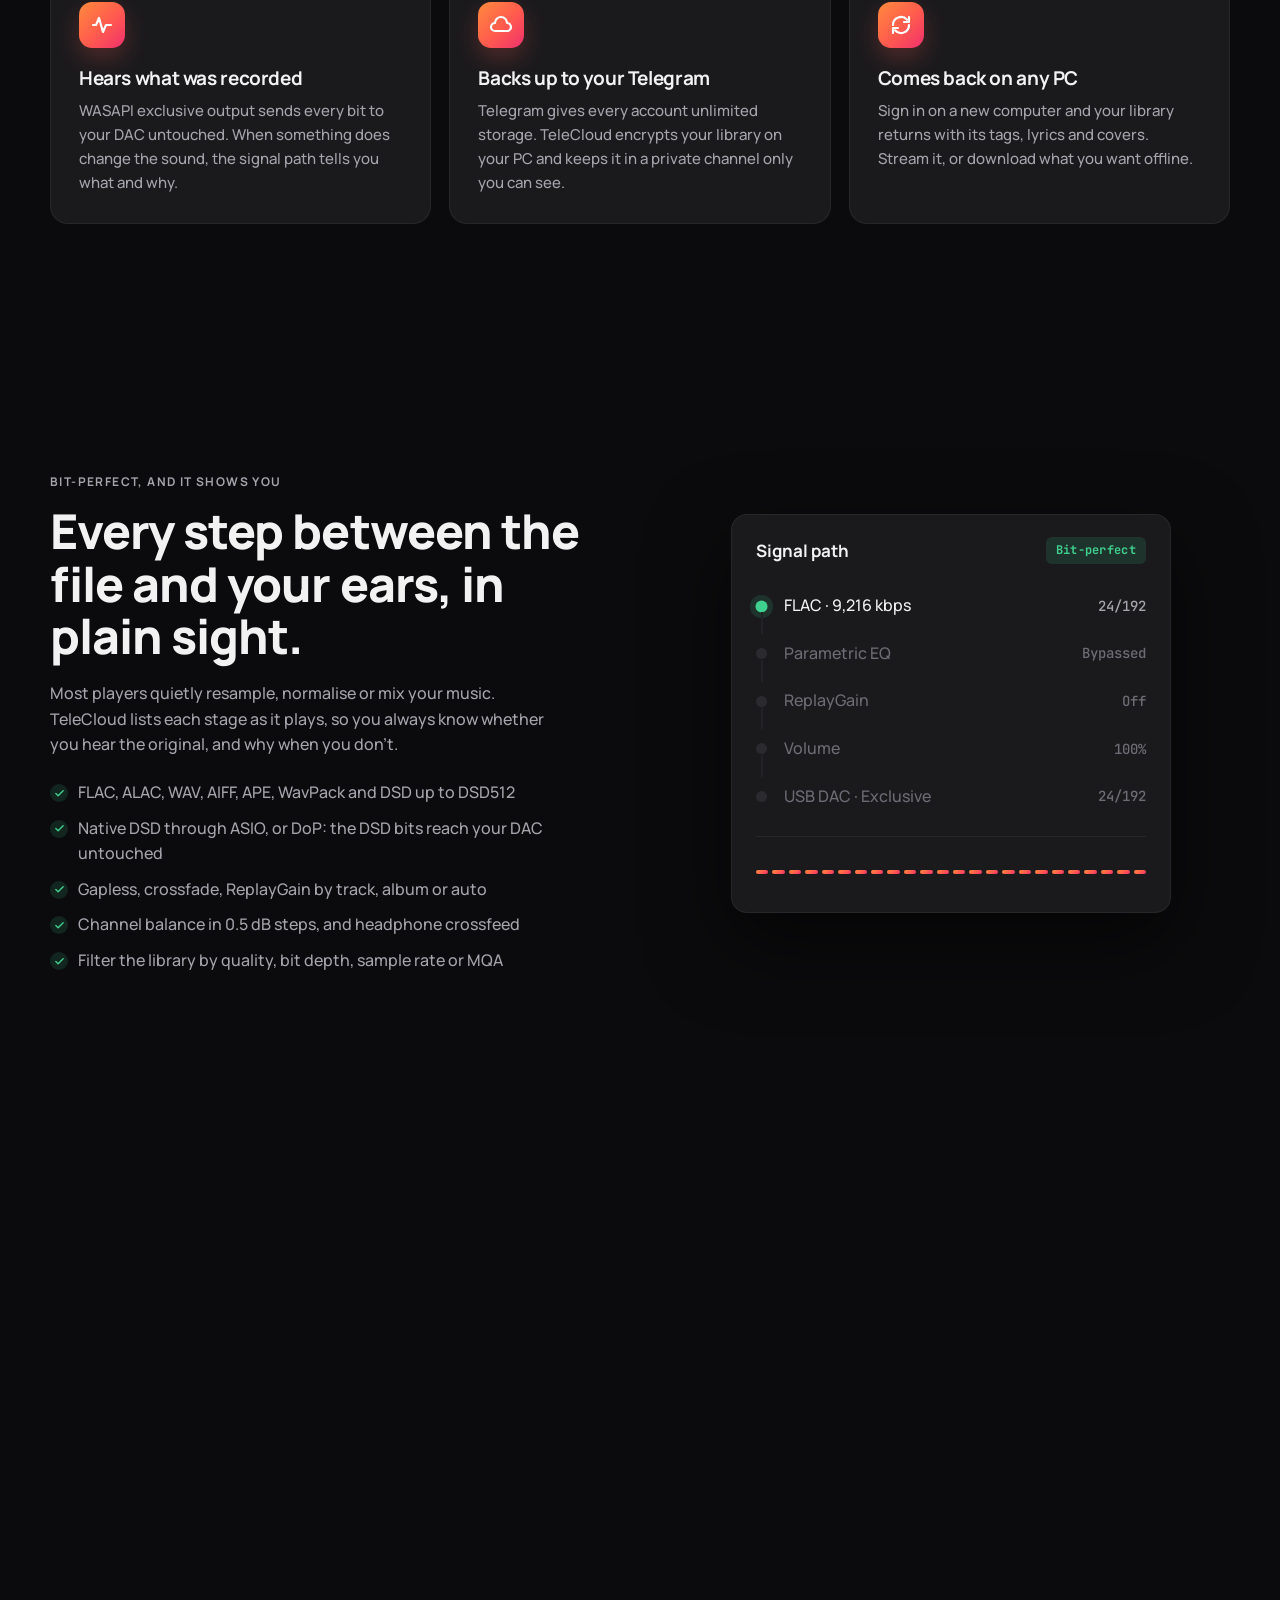
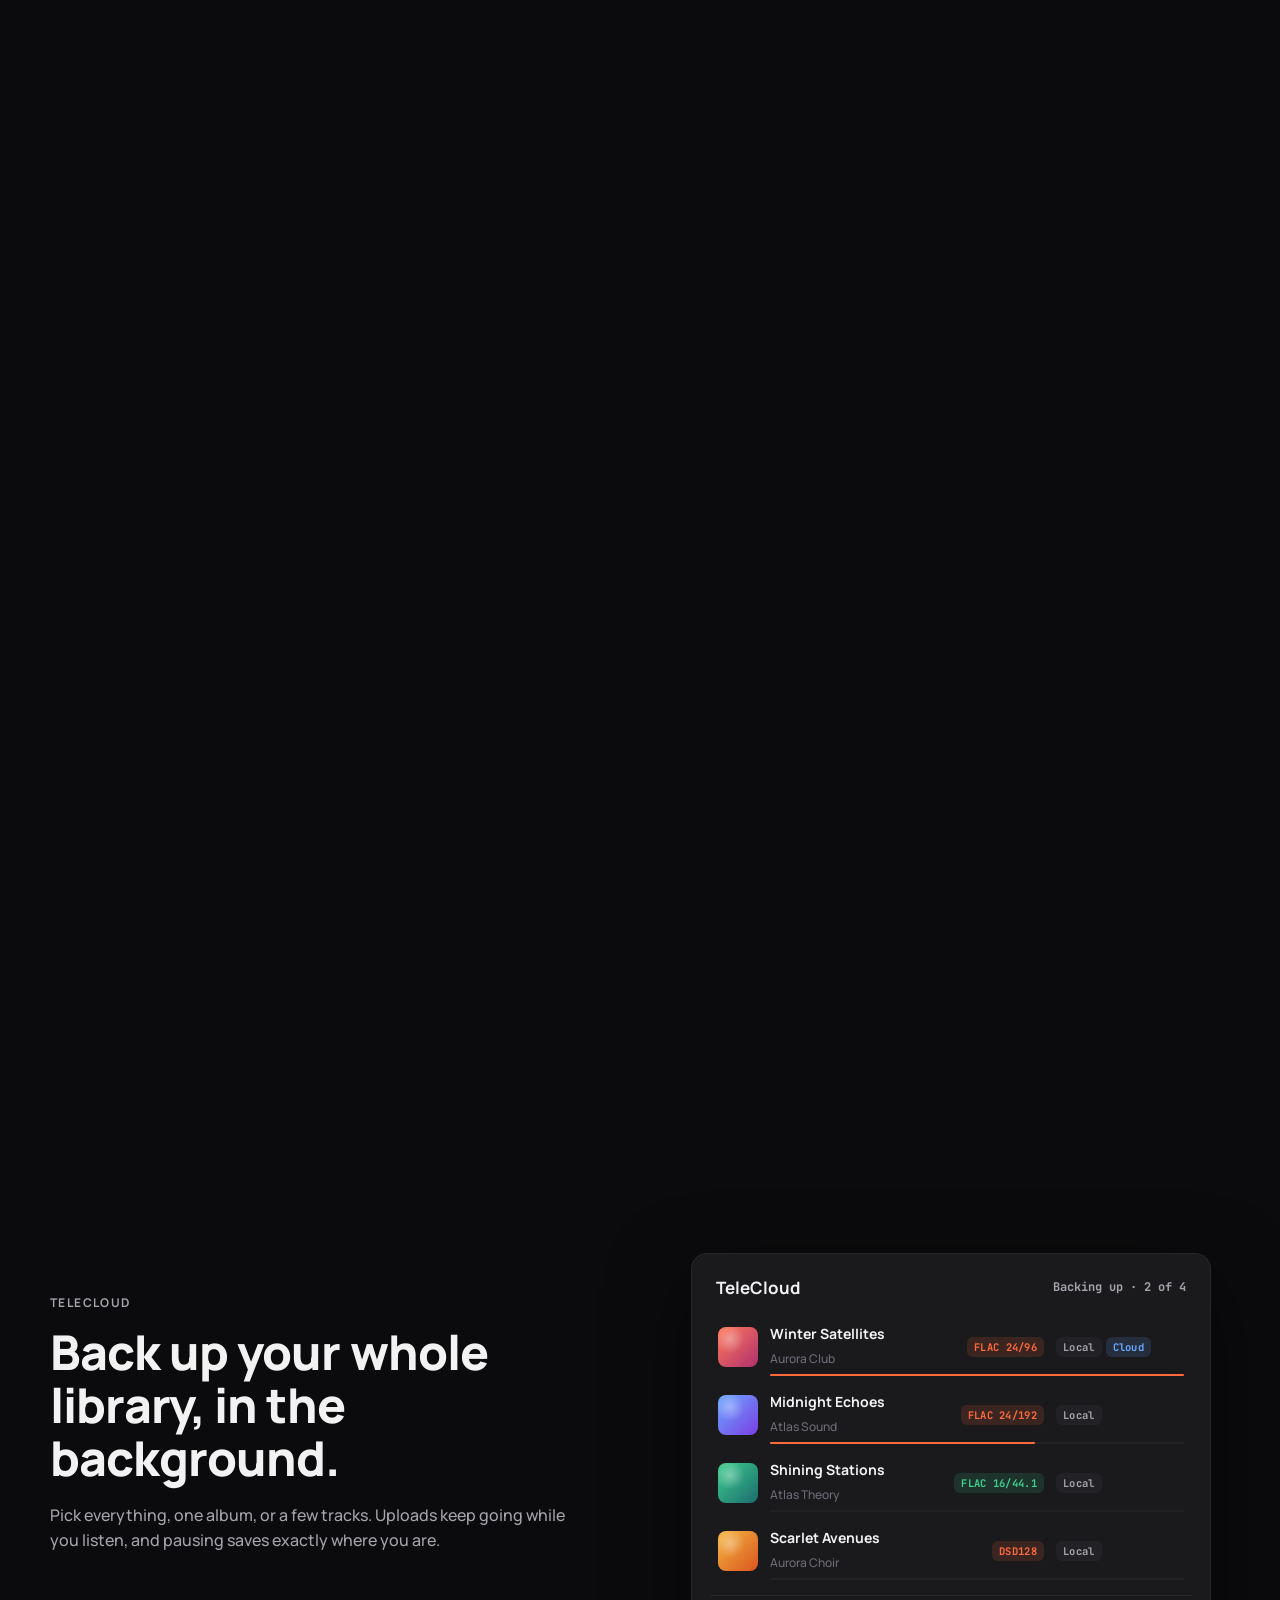
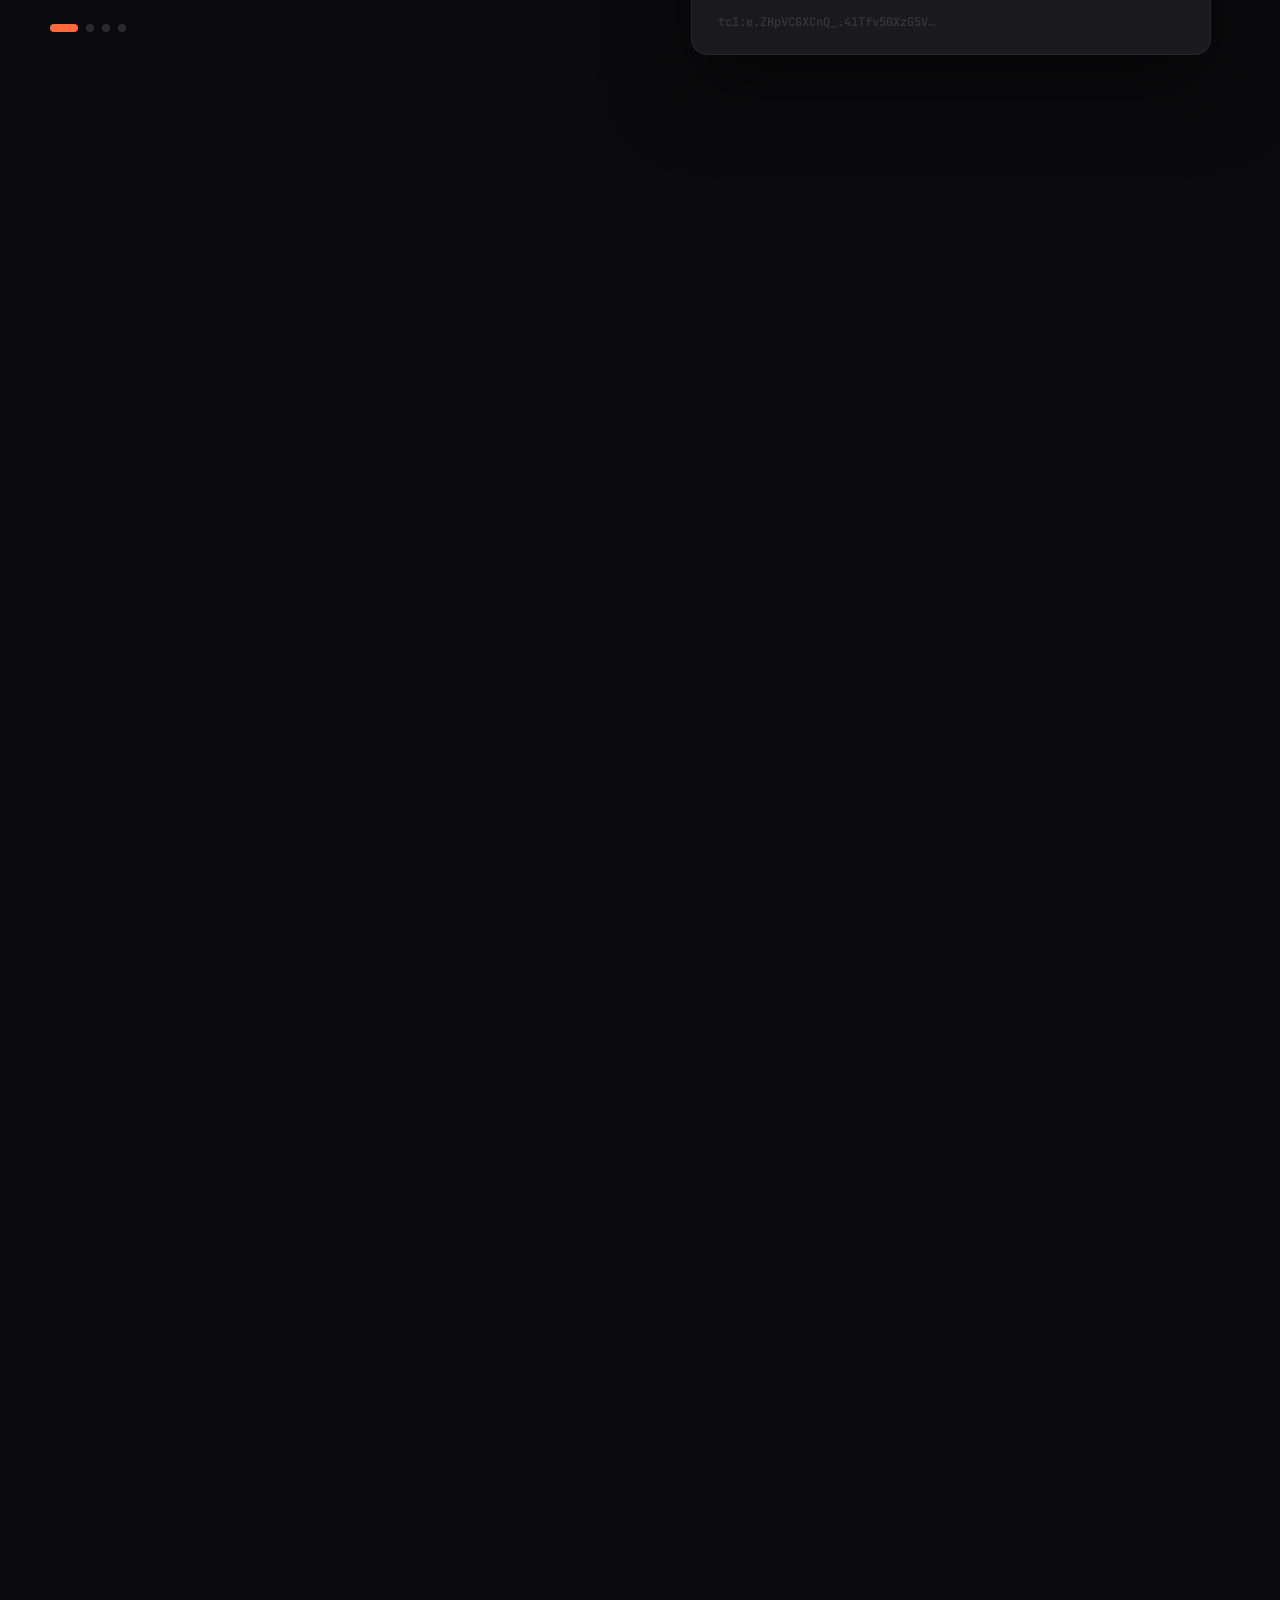
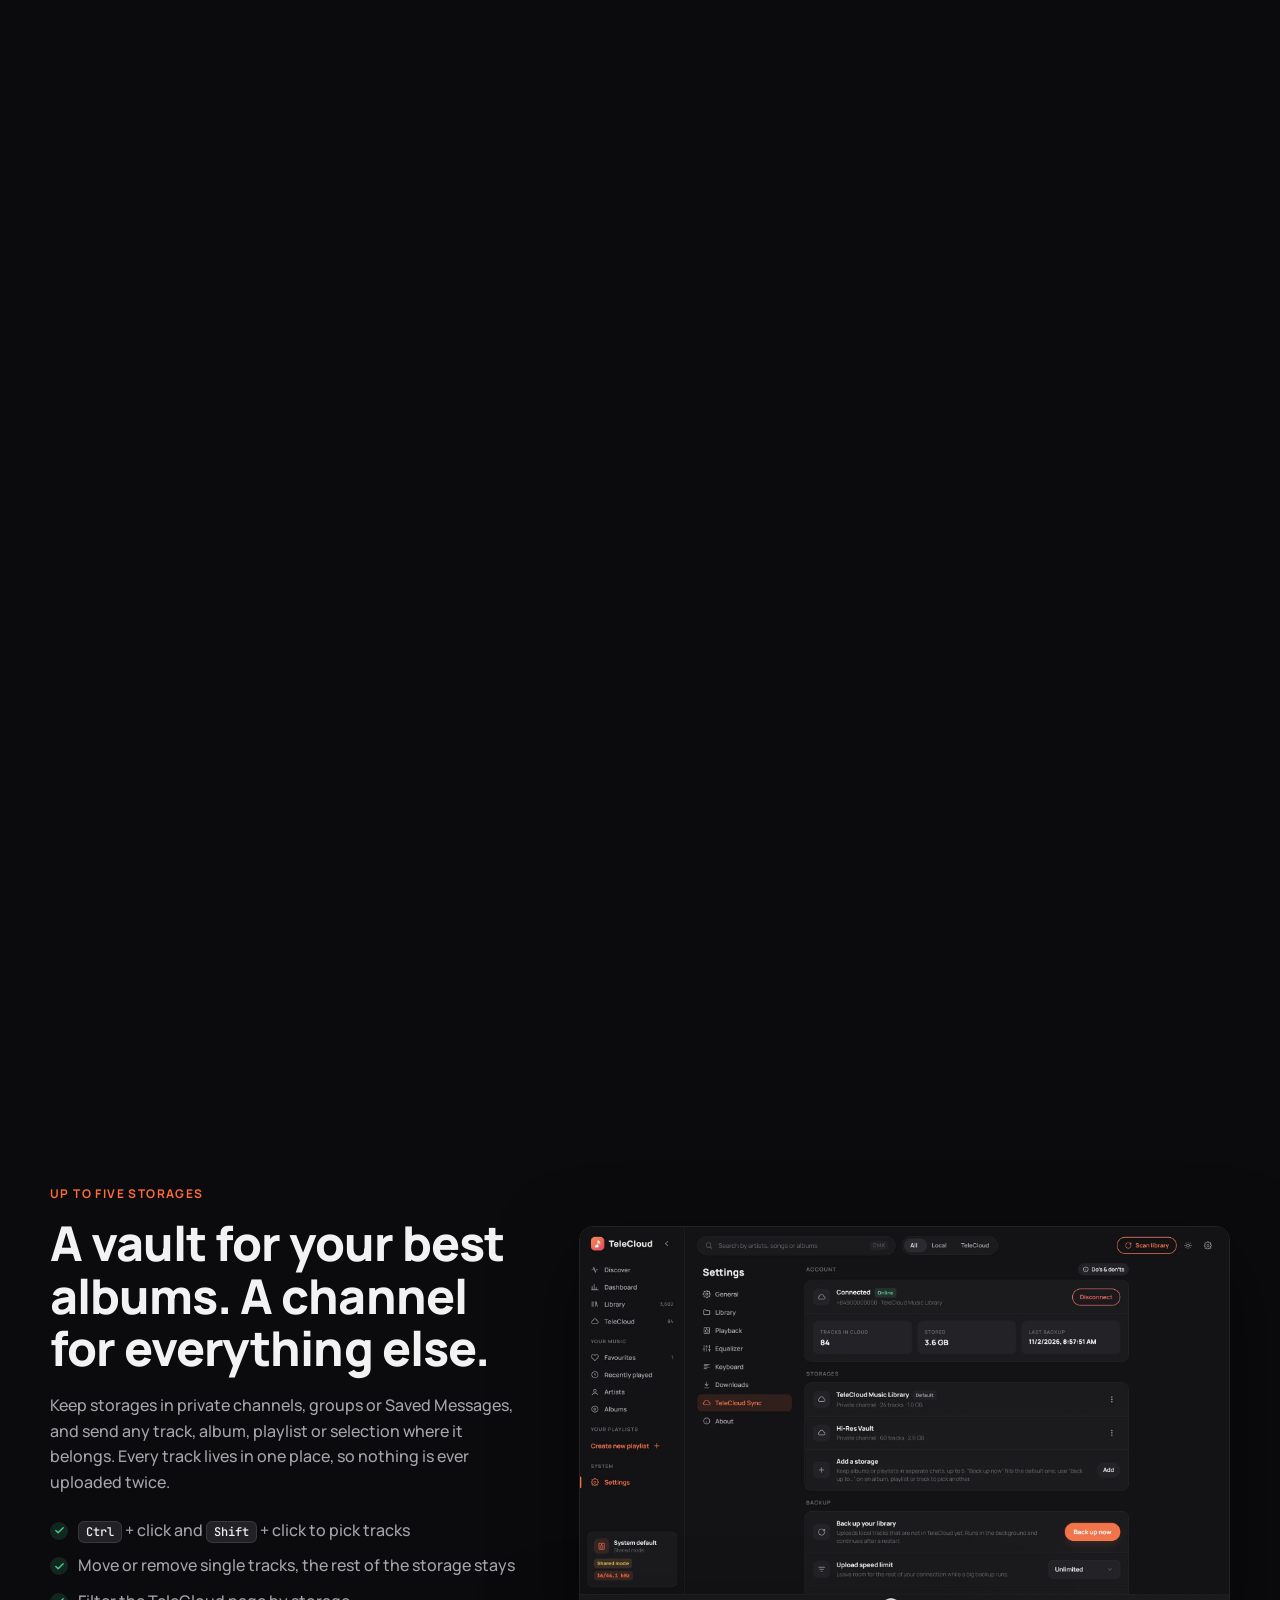
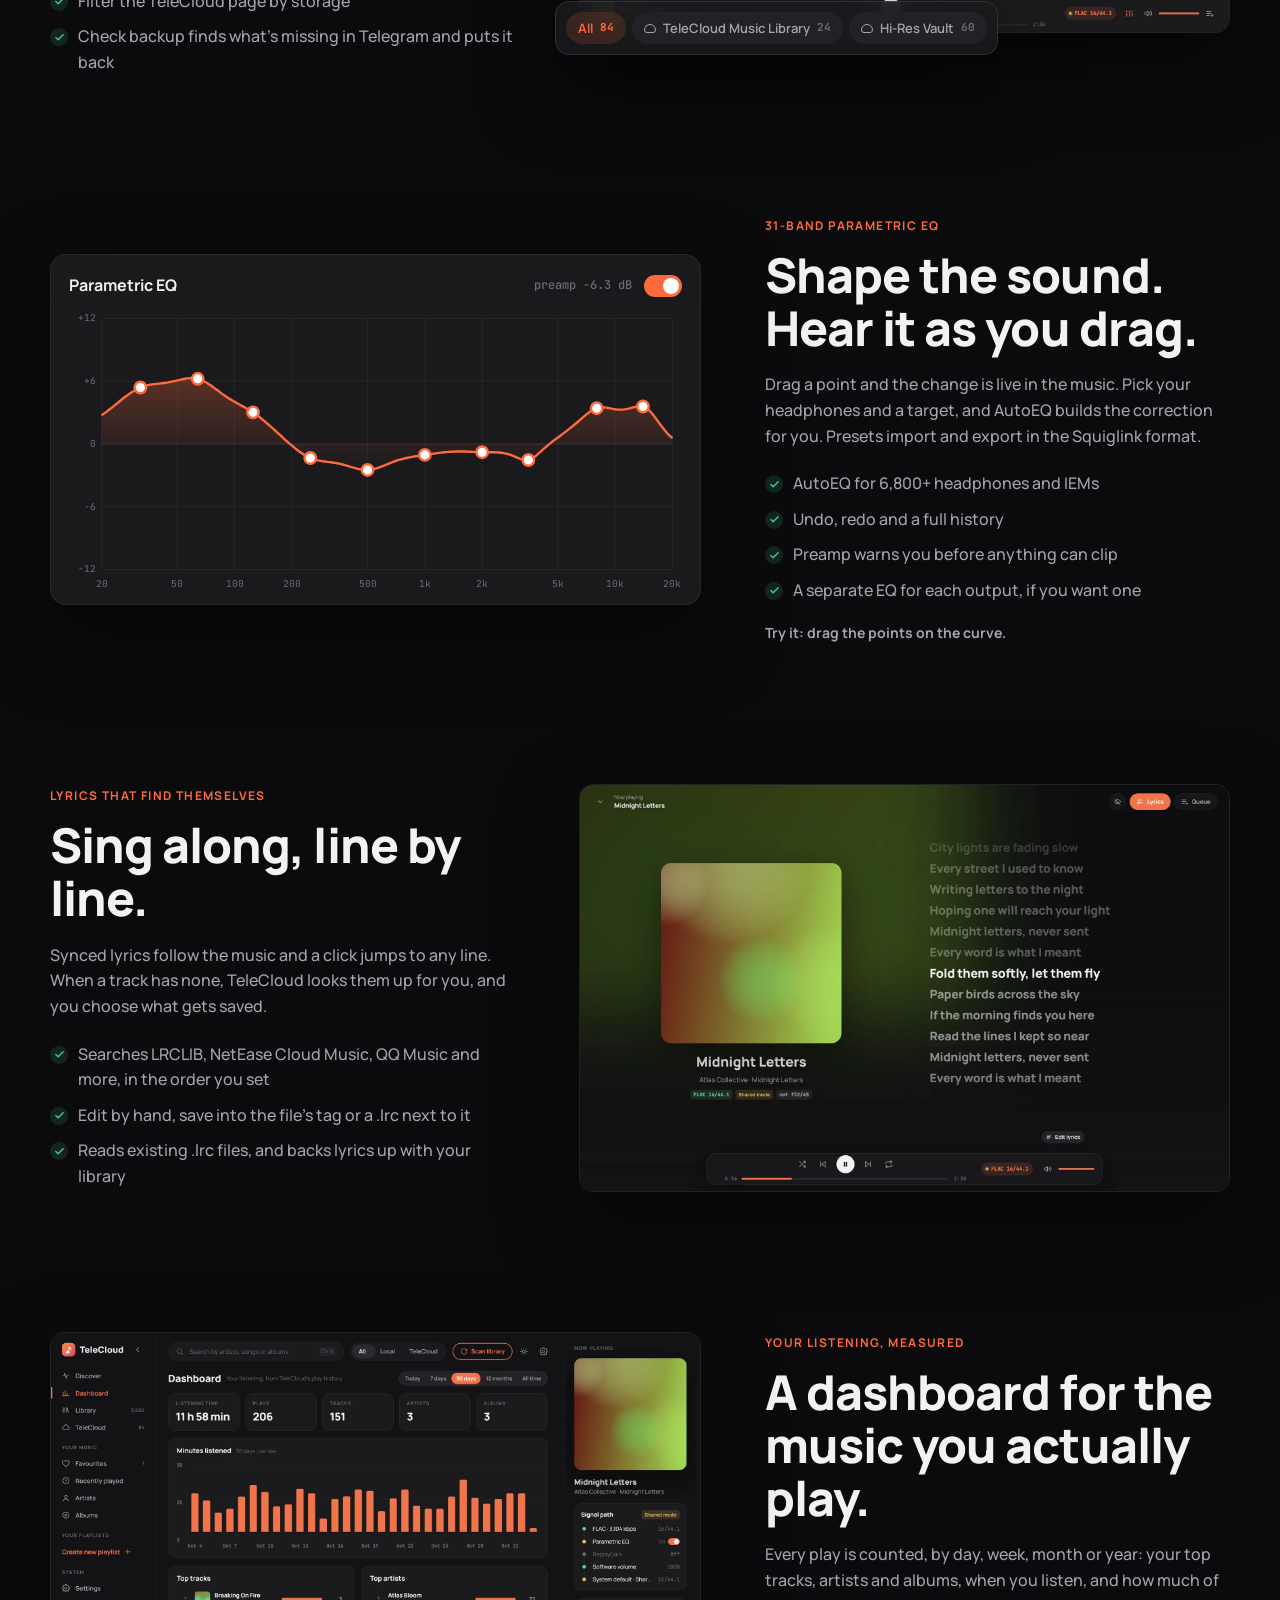
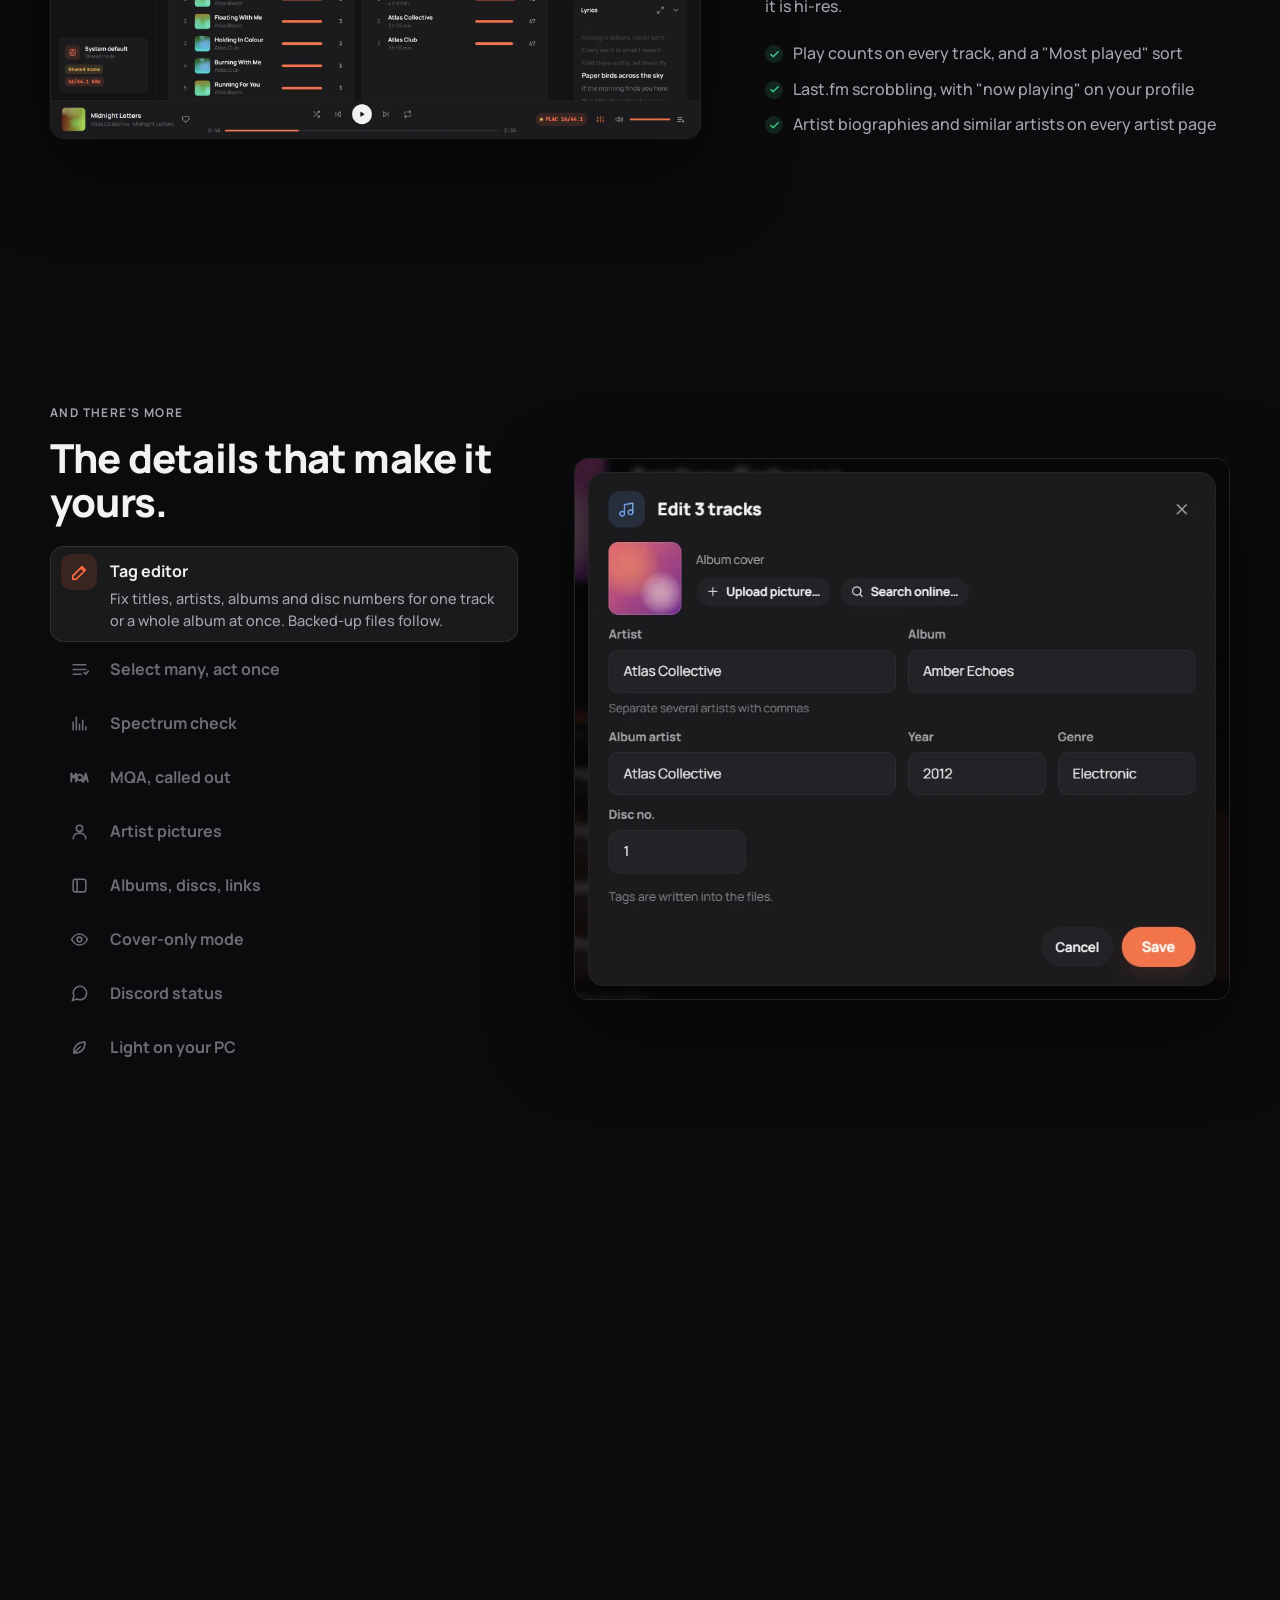
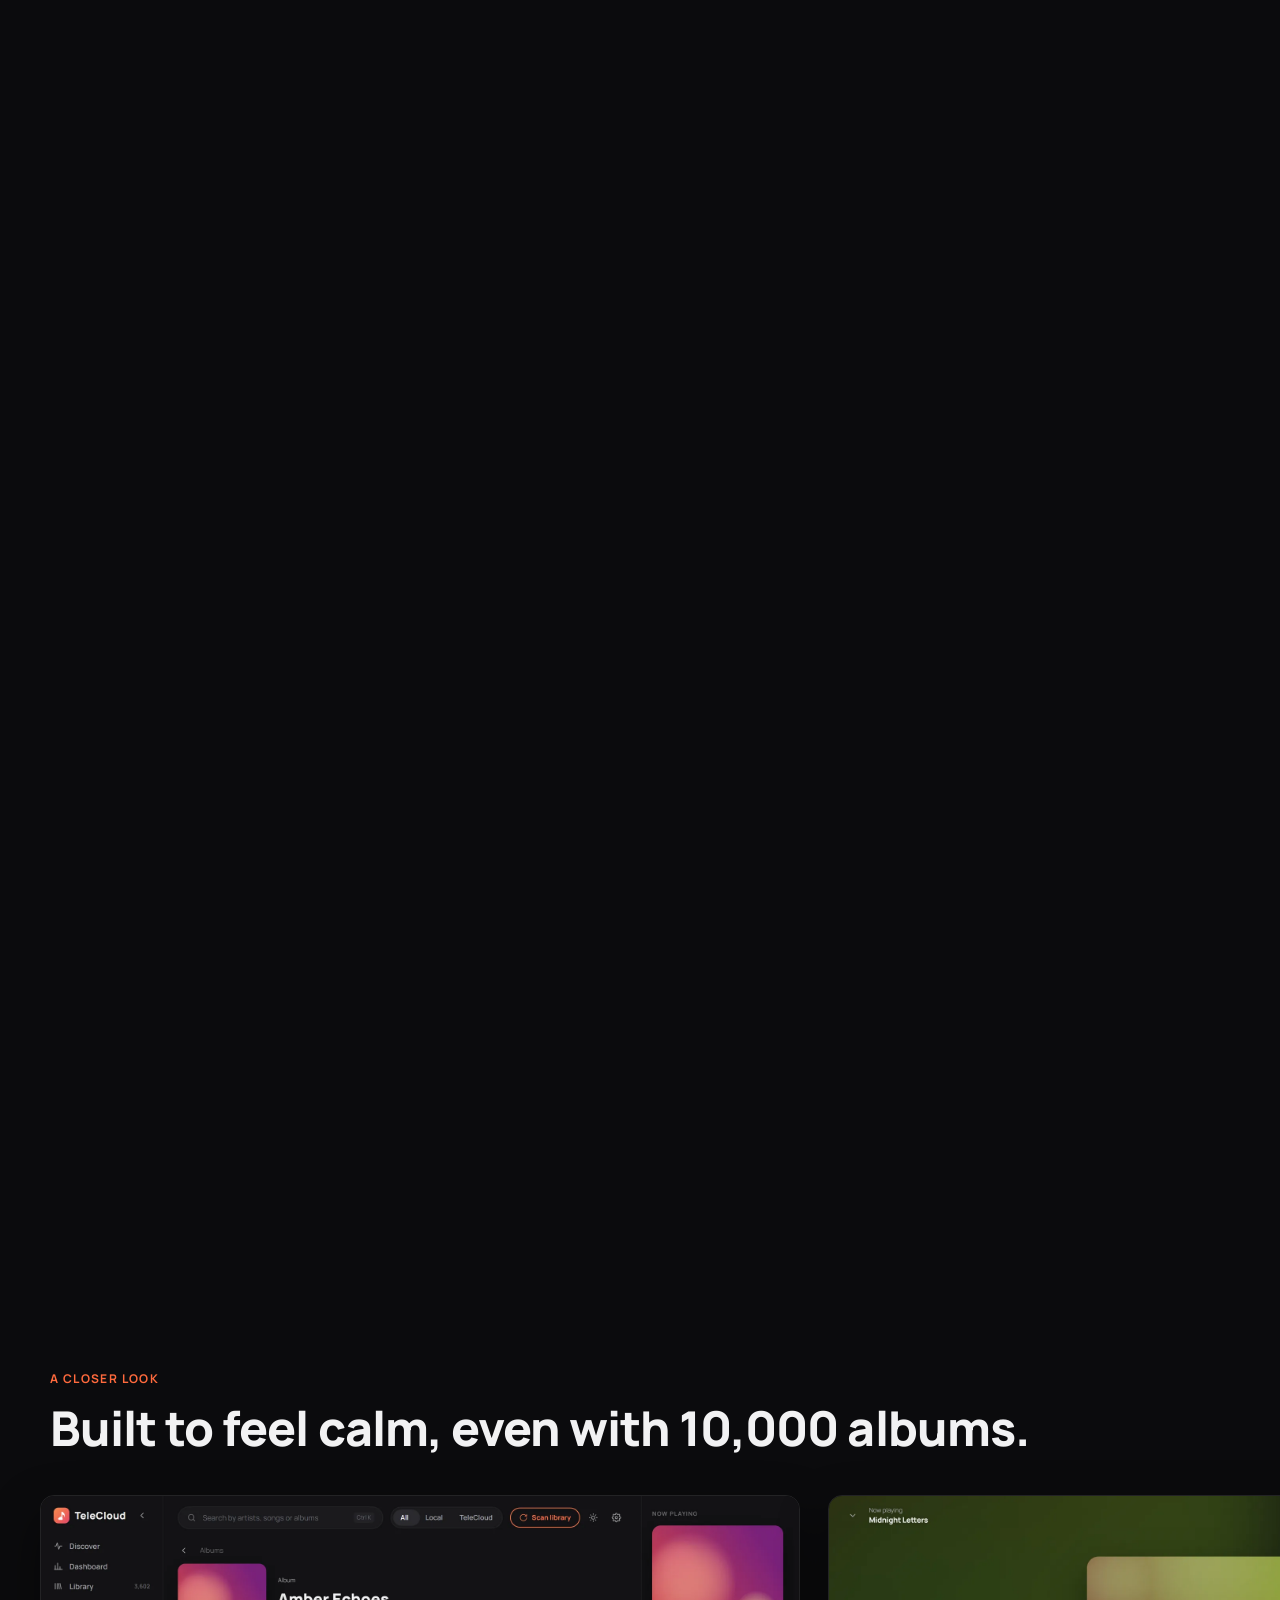
==== commit 7bdb1fb4: "Beta page: the Sound page (tone, live spectrum, the clip light, A/B and room correction) and the cal" ====
--- a/index.html
+++ b/index.html
@@ -380,7 +380,7 @@
         <div class="card dl-card reveal" data-channel="beta">
           <span class="badge b-cached">Beta</span>
           <h3>Try what's next</h3>
-          <p>New features first: control the music from your phone, tablet or another PC. Expect the odd rough edge. <a class="dl-more" href="beta/">See what's in the beta</a></p>
+          <p>New features first: control the music from your phone, tablet or another PC, and shape the sound with tone, room correction and a clip light. Expect the odd rough edge. <a class="dl-more" href="beta/">See what's in the beta</a></p>
           <a class="btn-primary dl-btn" aria-disabled="true">Coming soon</a>
           <small class="dl-meta"></small>
         </div>
--- a/style.css
+++ b/style.css
@@ -444,15 +444,14 @@
 .beta-tag { font-style: normal; display: inline-block; margin-left: 2px; padding: 2px 6px; border-radius: 6px; font-size: 10px; font-weight: 800; letter-spacing: .6px; color: #fff; background: linear-gradient(135deg, #2DD4BF, #3B82F6 55%, #7C3AED); vertical-align: 2px; }
 
 /* Release | Beta: which page this is, a click away from the other */
-.channel { position: relative; display: inline-flex; padding: 3px; border-radius: 999px; background: var(--surface-2); border: 1px solid var(--border); flex-shrink: 0; }
-.channel a { position: relative; z-index: 1; padding: 5px 12px; border-radius: 999px; font-size: 12.5px; font-weight: 700; color: var(--text-2); transition: color .2s; }
+/* two halves of the same width, so the highlight always sits right on its word */
+.channel { position: relative; display: grid; grid-template-columns: 1fr 1fr; padding: 3px; border-radius: 999px; background: var(--surface-2); border: 1px solid var(--border); flex-shrink: 0; }
+.channel a { position: relative; z-index: 1; padding: 5px 14px; border-radius: 999px; font-size: 12.5px; font-weight: 700; color: var(--text-2); text-align: center; white-space: nowrap; transition: color .25s; }
 .channel a:hover { color: var(--text); }
 .channel a.on { color: #fff; }
-.channel::before { content: ''; position: absolute; top: 3px; bottom: 3px; left: 3px; width: calc(50% - 3px); border-radius: 999px; background: var(--brand); box-shadow: 0 4px 12px var(--glow-shadow); transition: transform .45s var(--spring); }
-[data-channel="beta"] .channel::before { transform: translateX(100%); }
-.channel a { min-width: 64px; text-align: center; }
-.channel.leaving::before { transform: translateX(100%); }
-[data-channel="beta"] .channel.leaving::before { transform: none; }
+/* the app's stretchy highlight: the leading edge gets there first, the trailing edge a beat later */
+.channel .ind { position: absolute; top: 3px; bottom: 3px; left: 3px; right: 50%; border-radius: 999px; background: var(--brand); box-shadow: 0 4px 12px var(--glow-shadow); pointer-events: none; }
+[data-channel="beta"] .channel .ind { left: 50%; right: 3px; }
 
 /* devices on the beta page */
 .phone { position: relative; width: min(300px, 70vw, 100%); aspect-ratio: 390 / 844; padding: 9px; border-radius: 44px; background: #0d0d10; border: 1px solid var(--border-2); box-shadow: var(--shadow), 0 0 90px var(--accent-soft); }
@@ -475,6 +474,16 @@
 .r-mobile { display: none; }
 /* columns never grow with a big picture inside */
 .story.remote .story-sticky, .story.fold .story-sticky { grid-template-columns: minmax(0, 1fr) minmax(0, 1fr); }
+/* Sound: the pictures are the whole app, so they get the wider column */
+.story.sound { height: 310vh; }
+.story.sound .story-sticky { grid-template-columns: minmax(0, .8fr) minmax(0, 1.25fr); gap: 48px; }
+.r-stage .shot.panel { max-height: 86%; }
+/* the clip light in the picture blinks, as it does in the app */
+.clip-shot { position: relative; display: inline-block; line-height: 0; width: min(398px, 100%); }
+.clip-shot img { width: 100%; height: auto; max-height: none; border-radius: 14px; border: 1px solid var(--border-2); }
+.clip-shot i { position: absolute; left: 13.6%; top: 46.8%; width: 3.6%; aspect-ratio: 1; transform: translate(-50%, -50%); border-radius: 50%; background: #ff3b30; box-shadow: 0 0 0 4px rgba(255, 59, 48, .25), 0 0 14px rgba(255, 59, 48, .7); animation: clipBlink .6s steps(2, jump-none) infinite; }
+@keyframes clipBlink { 0%, 100% { opacity: 1; } 50% { opacity: .2; } }
+@media (prefers-reduced-motion: reduce) { .clip-shot i { animation: none; } }
 .story-copy, .steps-copy, .sc { min-width: 0; }
 .r-mobile .shot { width: 100%; height: auto; }
 
@@ -486,15 +495,16 @@
 .hero-pair .hero-phone .phone::before { top: 12px; width: 52px; height: 6px; margin-left: -26px; }
 
 @media (max-width: 900px) {
-  .channel a { padding: 5px 10px; min-width: 0; }
+  .channel a { padding: 5px 11px; }
   .r-stage { display: none; }
   .r-mobile { display: grid; place-items: center; margin-top: 22px; }
-  .story.remote .story-sticky, .story.fold .story-sticky { grid-template-columns: minmax(0, 1fr); }
+  .story.remote .story-sticky, .story.fold .story-sticky, .story.sound .story-sticky { grid-template-columns: minmax(0, 1fr); }
   .fold-dev.flex { width: 80vw; }
-  .story.remote .steps-copy, .story.fold .steps-copy { min-height: 0; }
-  .story.remote .sc, .story.fold .sc { position: static; opacity: 1; transform: none; margin-bottom: 44px; pointer-events: auto; }
-  .story.remote .dots, .story.fold .dots { display: none; }
-  .story.remote, .story.fold { height: auto; }
+  .story.remote .steps-copy, .story.fold .steps-copy, .story.sound .steps-copy { min-height: 0; }
+  .story.remote .sc, .story.fold .sc, .story.sound .sc { position: static; opacity: 1; transform: none; margin-bottom: 44px; pointer-events: auto; }
+  .story.remote .dots, .story.fold .dots, .story.sound .dots { display: none; }
+  .story.remote, .story.fold, .story.sound { height: auto; }
+  .story.sound .r-mobile .shot[src*="clip-panel"] { width: min(320px, 100%); }
   .hero-pair .hero-phone { right: 2%; bottom: -12%; width: 30vw; }
 }
 /* a narrow desktop: a little less room around the links, so everything still fits */
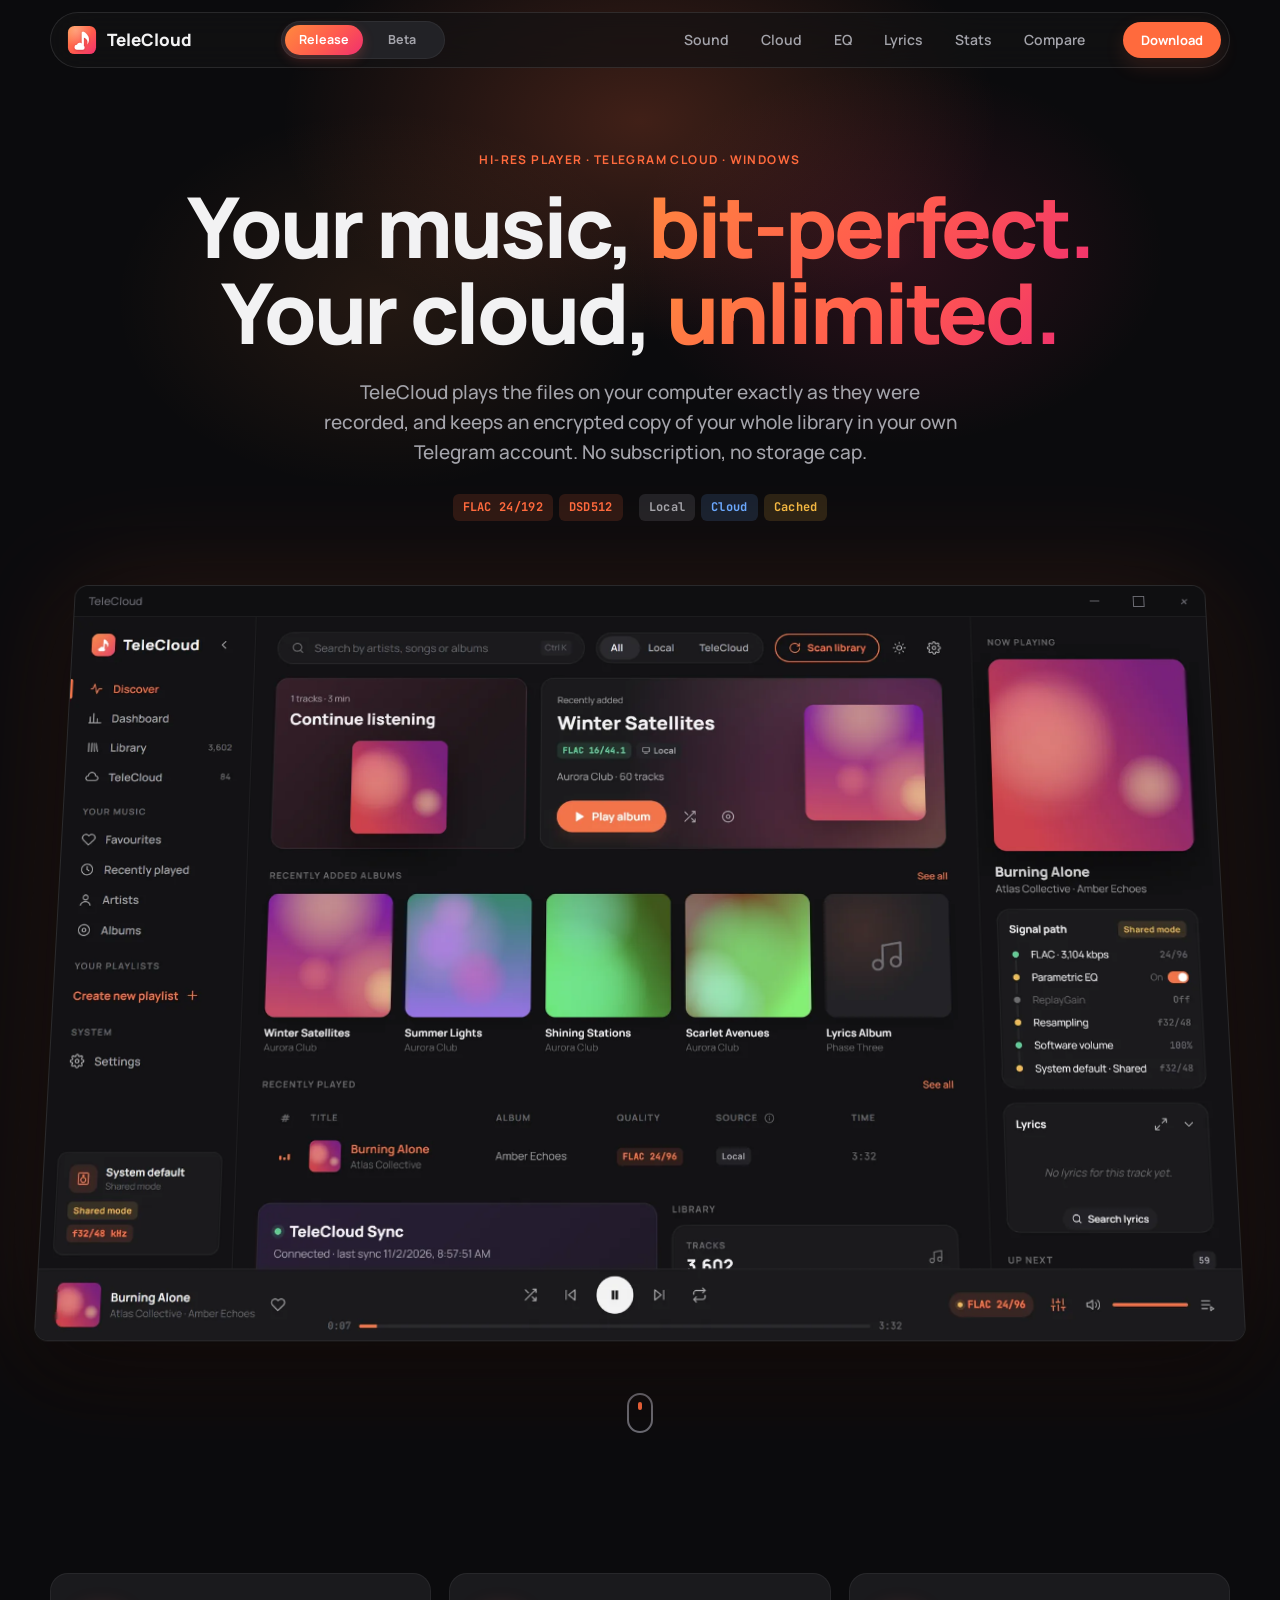
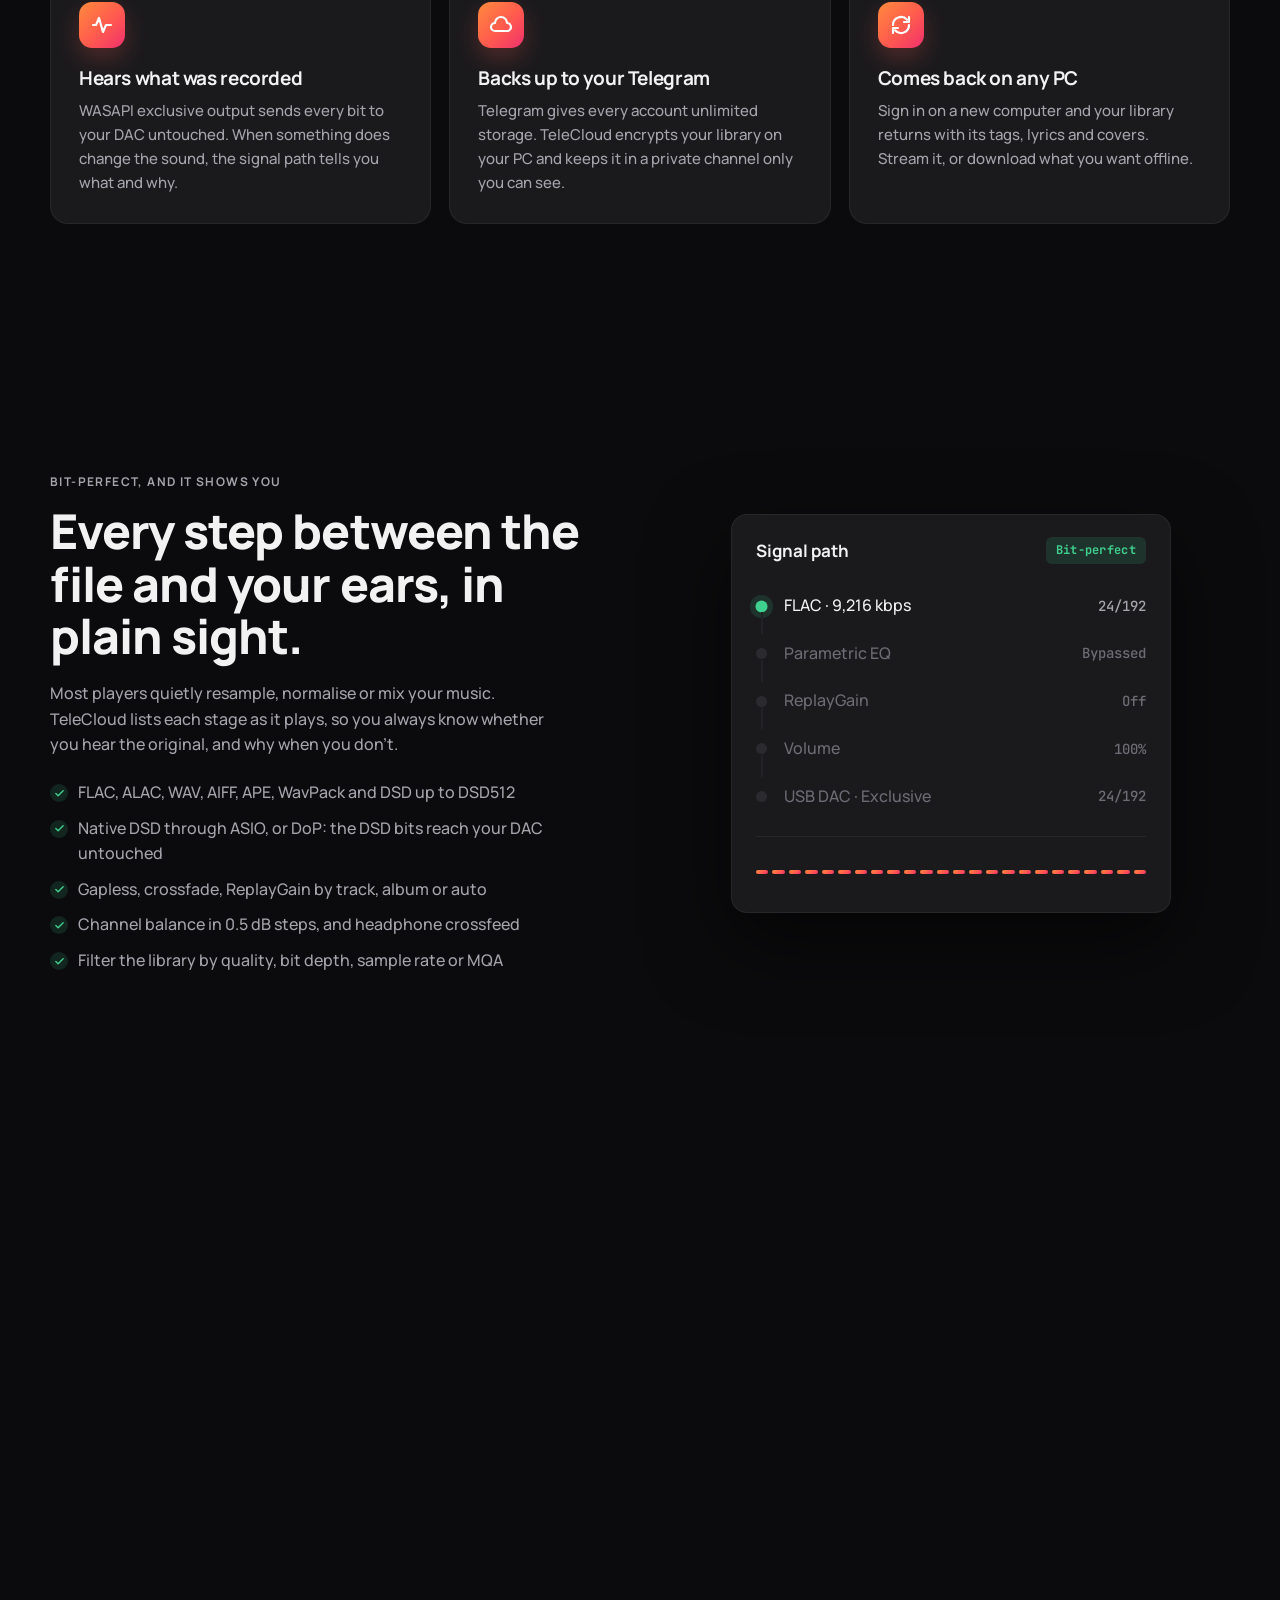
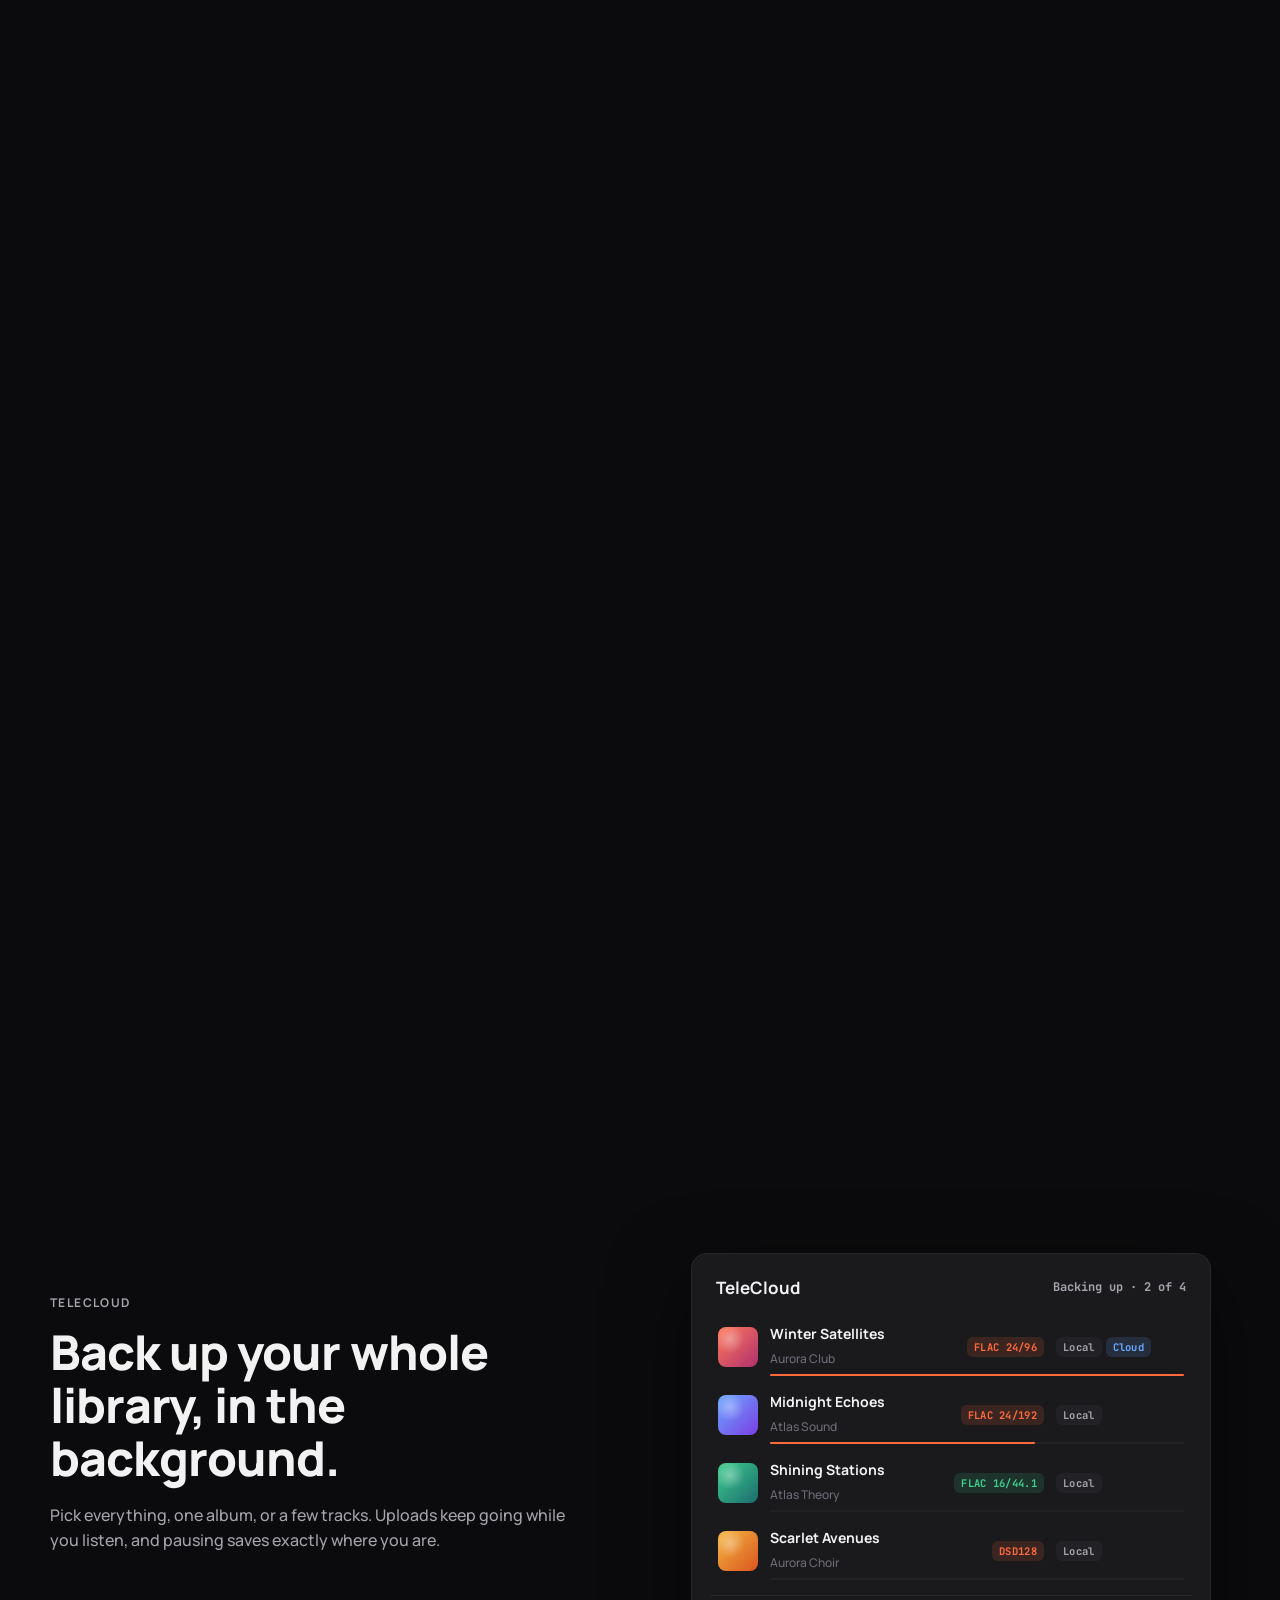
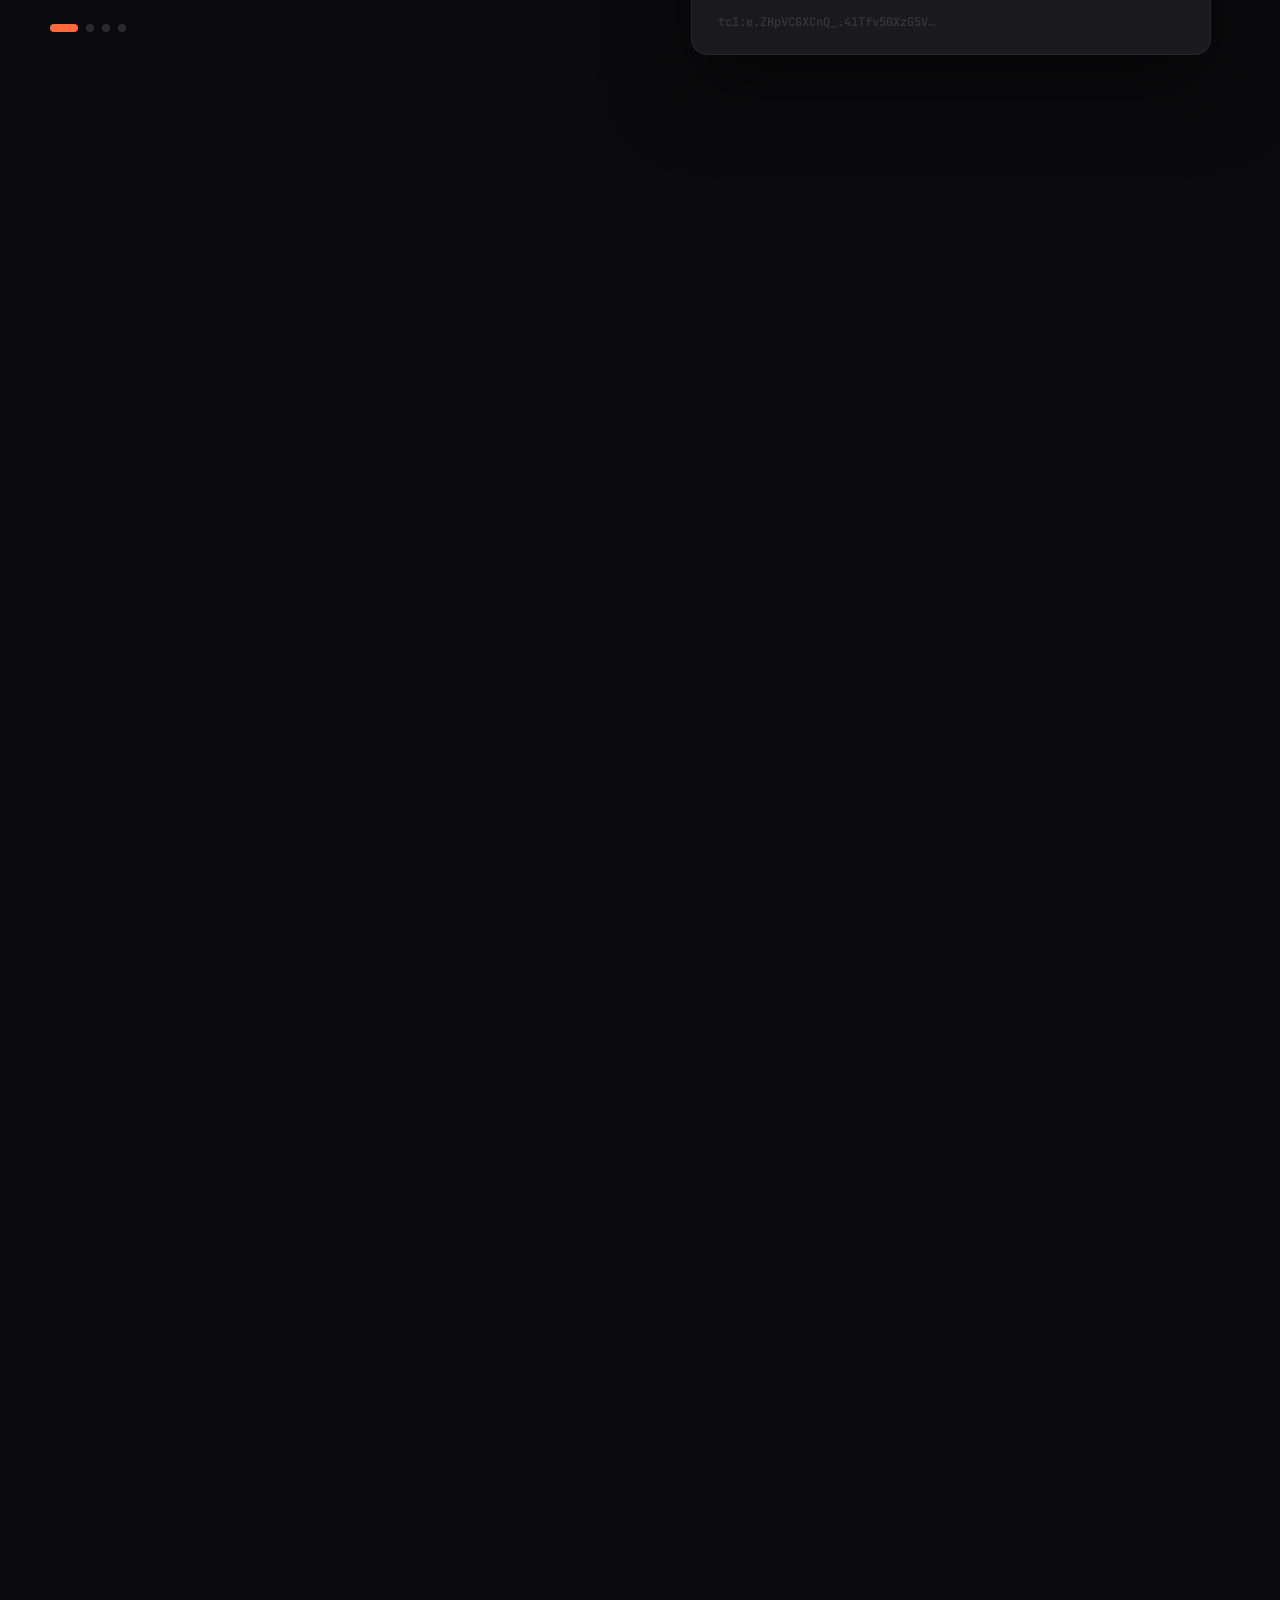
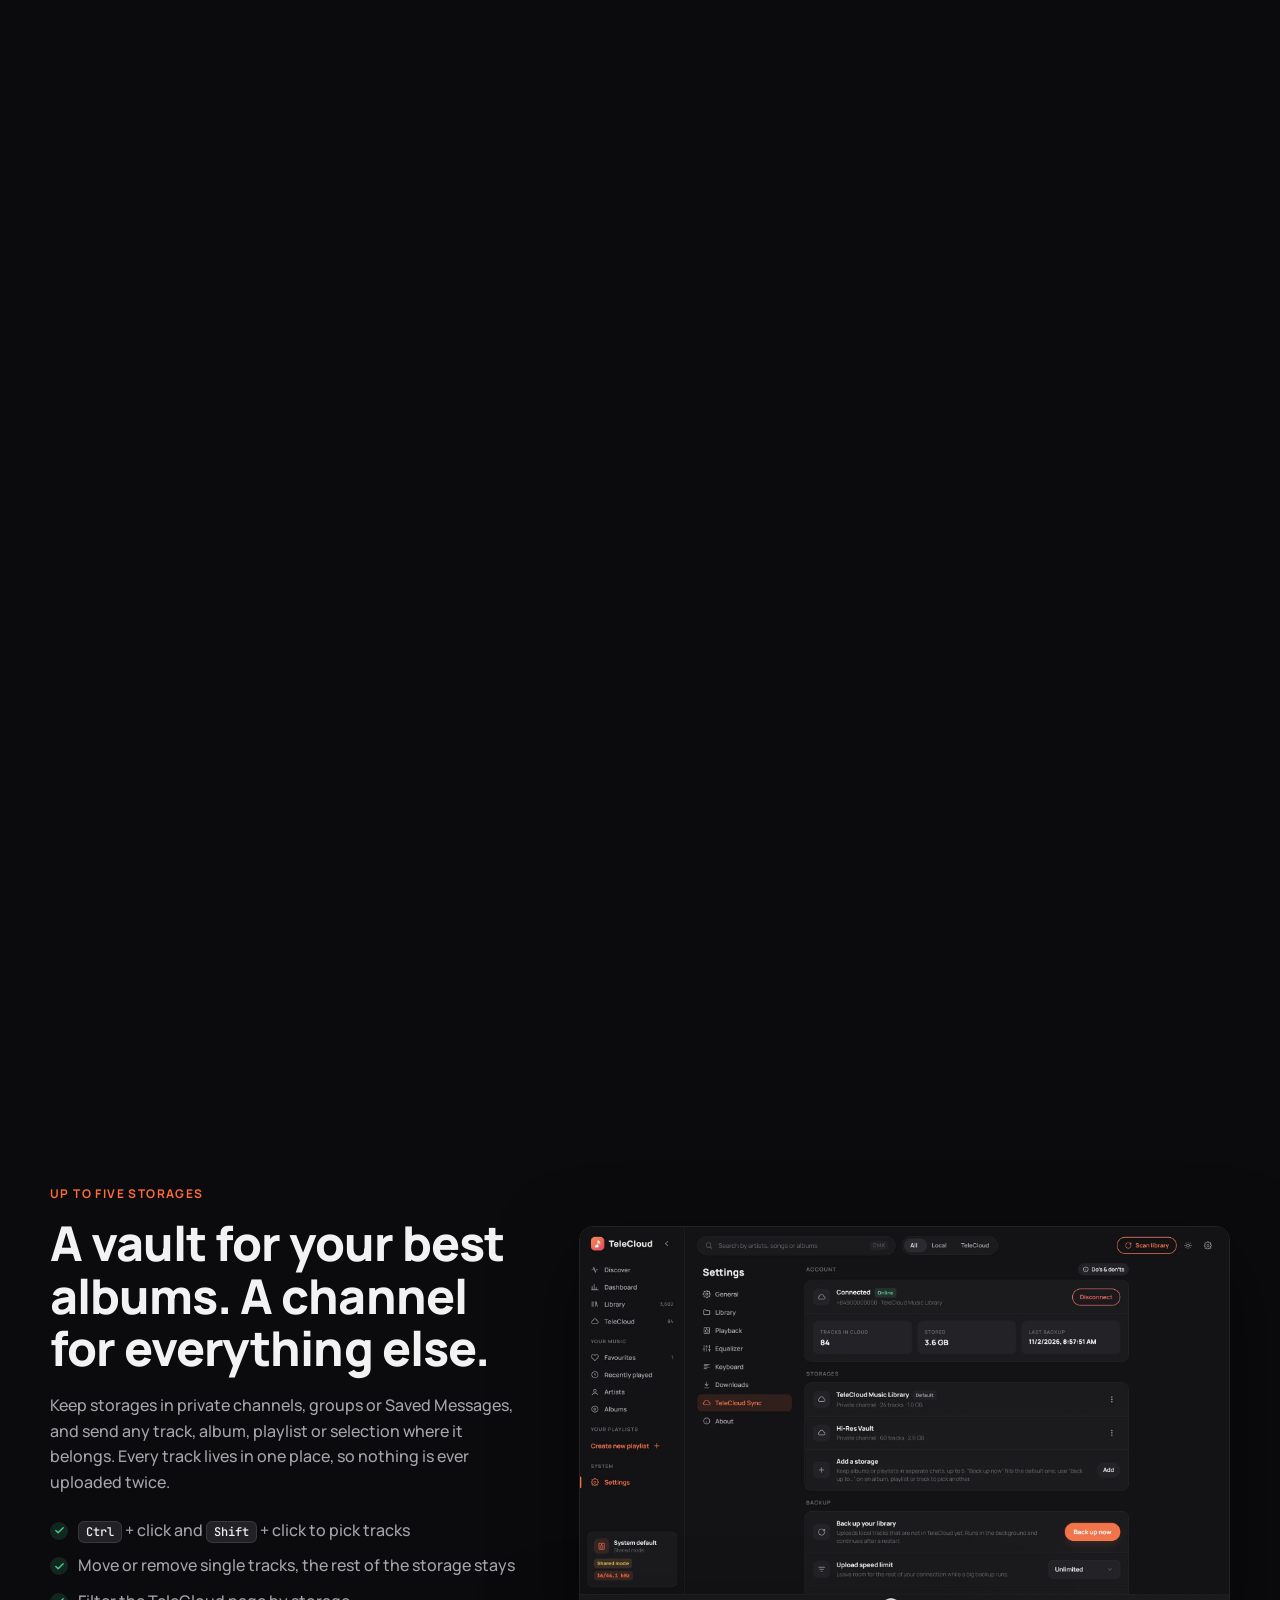
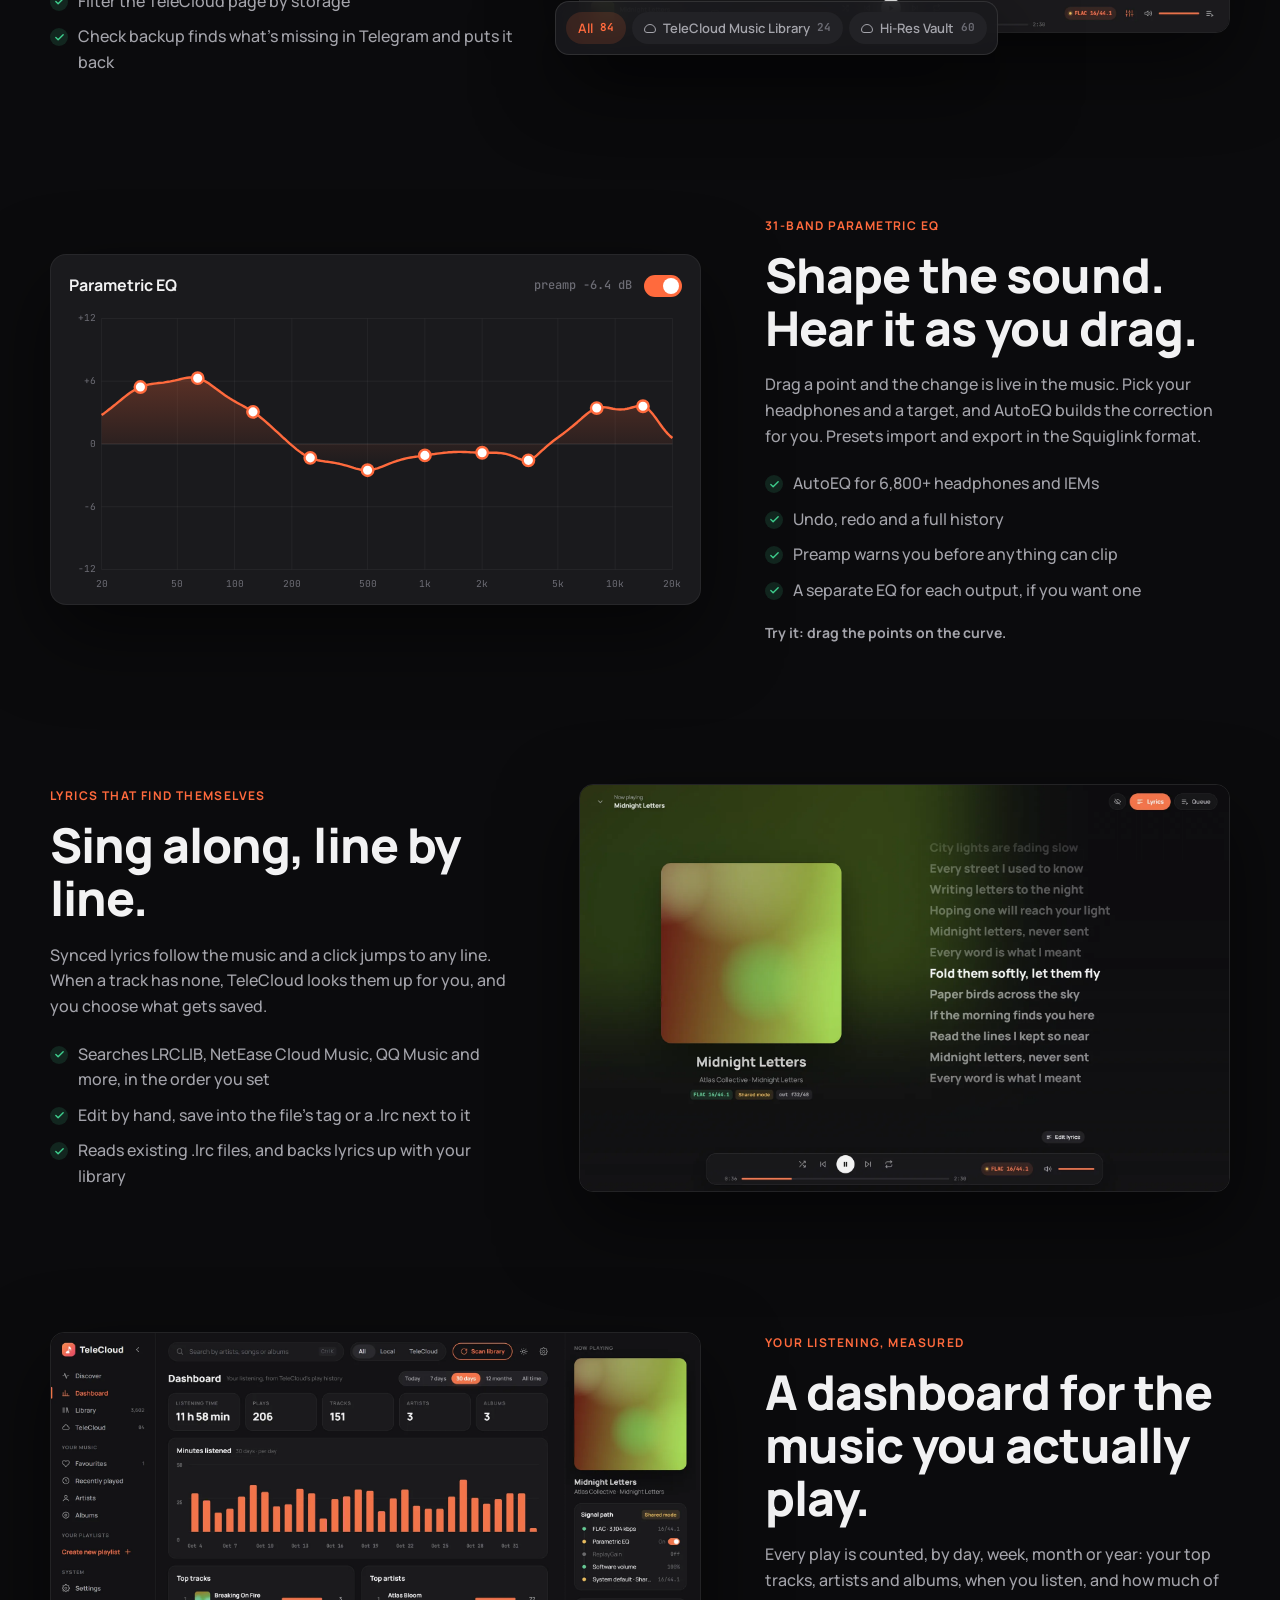
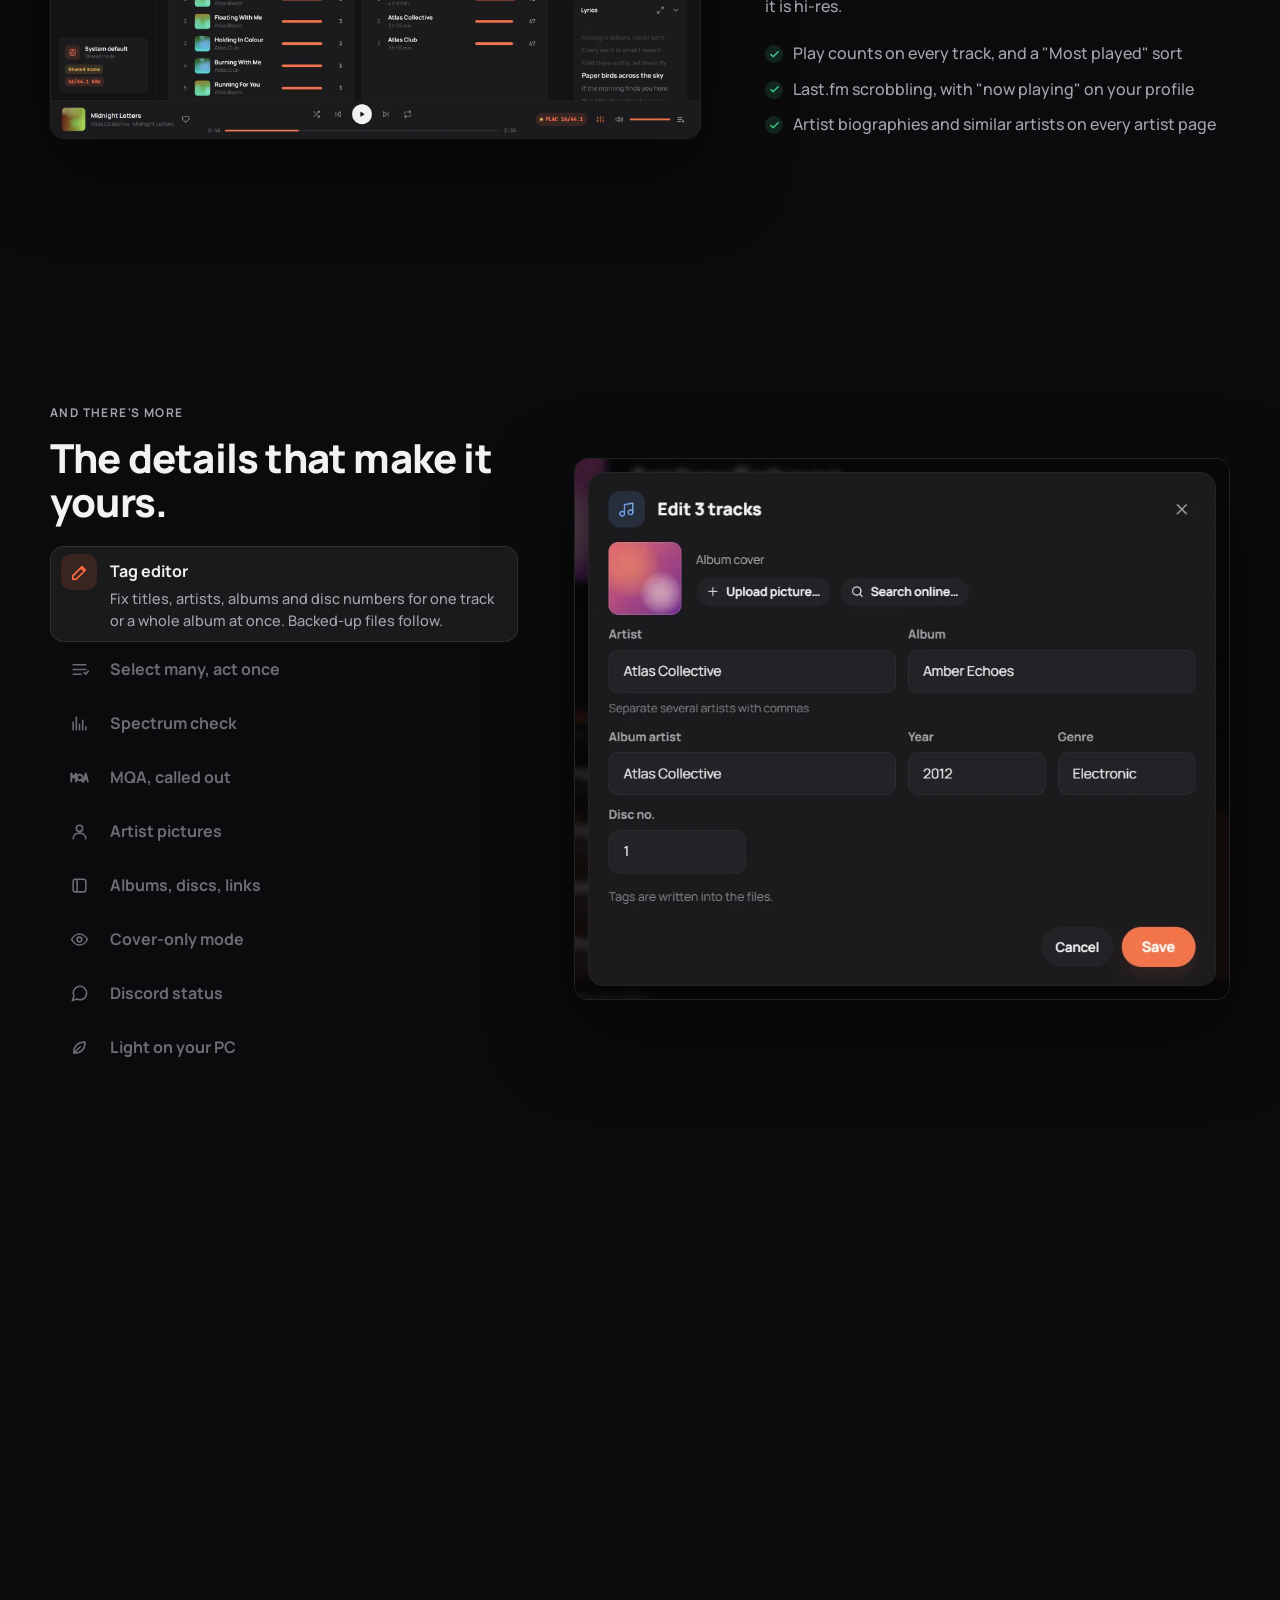
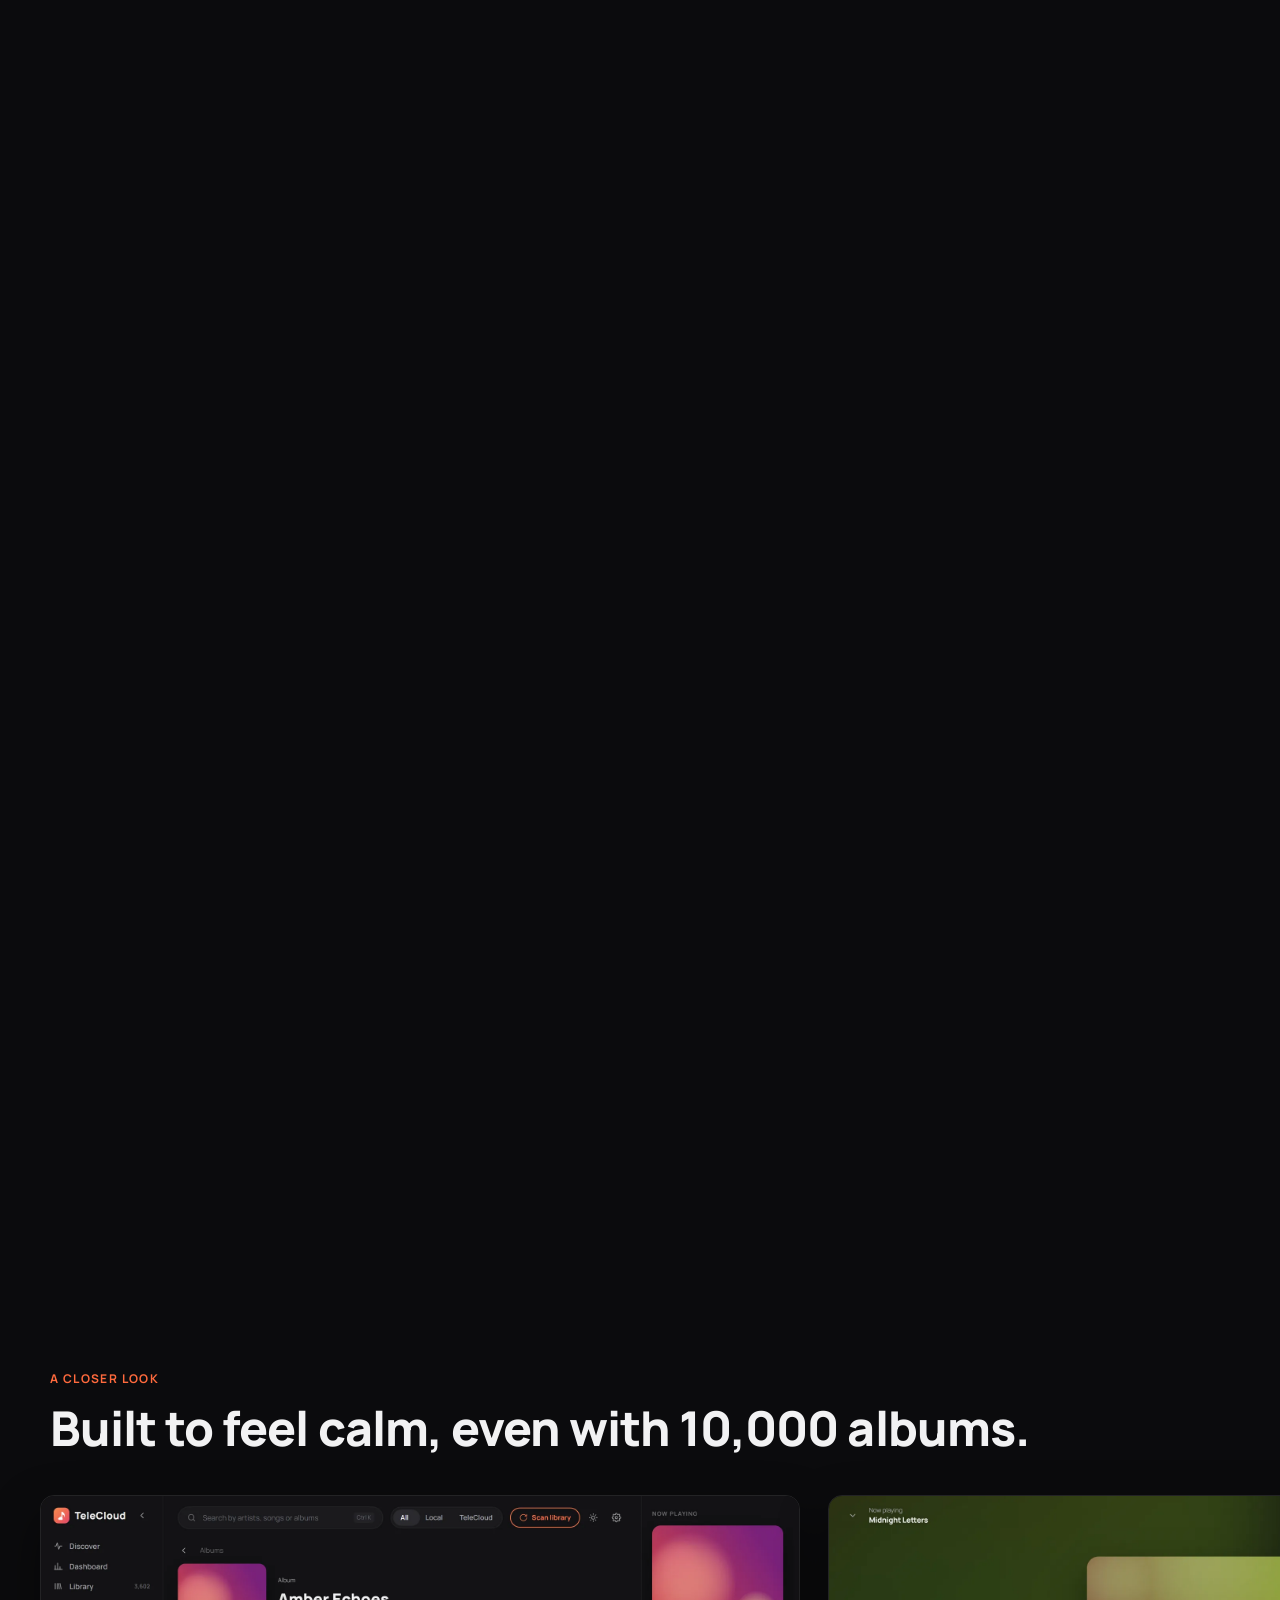
==== commit 3b2bdebb: "Beta page: 1.1.0-beta.6 (lyrics word by word, floating lyrics, the liquid cover change) and beta.5's" ====
--- a/index.html
+++ b/index.html
@@ -380,7 +380,7 @@
         <div class="card dl-card reveal" data-channel="beta">
           <span class="badge b-cached">Beta</span>
           <h3>Try what's next</h3>
-          <p>New features first: control the music from your phone, tablet or another PC, and shape the sound with tone, room correction and a clip light. Expect the odd rough edge. <a class="dl-more" href="beta/">See what's in the beta</a></p>
+          <p>New features first: control the music from your phone, tablet or another PC, shape the sound, and sing along with lyrics that light up word by word. Expect the odd rough edge. <a class="dl-more" href="beta/">See what's in the beta</a></p>
           <a class="btn-primary dl-btn" aria-disabled="true">Coming soon</a>
           <small class="dl-meta"></small>
         </div>
--- a/style.css
+++ b/style.css
@@ -255,6 +255,8 @@
 .split-copy .hint { color: var(--accent); font-weight: 700; font-size: 14px; margin-top: 22px; }
 .split-shot { position: relative; }
 .split-shot > img { border-radius: 14px; border: 1px solid var(--border-2); box-shadow: var(--shadow); }
+.split-shot > img.sq { display: block; width: 100%; max-width: 440px; height: auto; margin: 0 auto; border-radius: 22px; }
+.split-shot > img.sq.small { max-width: 373px; border-radius: 16px; }
 .chips { position: absolute; left: -24px; bottom: -22px; display: flex; gap: 6px; flex-wrap: wrap; padding: 10px; border-radius: 14px; background: rgba(26, 26, 29, .9); backdrop-filter: blur(12px); border: 1px solid var(--border-2); box-shadow: var(--shadow); }
 .chip { display: inline-flex; align-items: center; gap: 7px; padding: 6px 12px; border-radius: 999px; background: var(--surface-2); font-size: 13px; font-weight: 600; color: var(--text-2); }
 .chip i { width: 12px; height: 9px; border: 1.6px solid currentColor; border-radius: 6px 6px 3px 3px; }
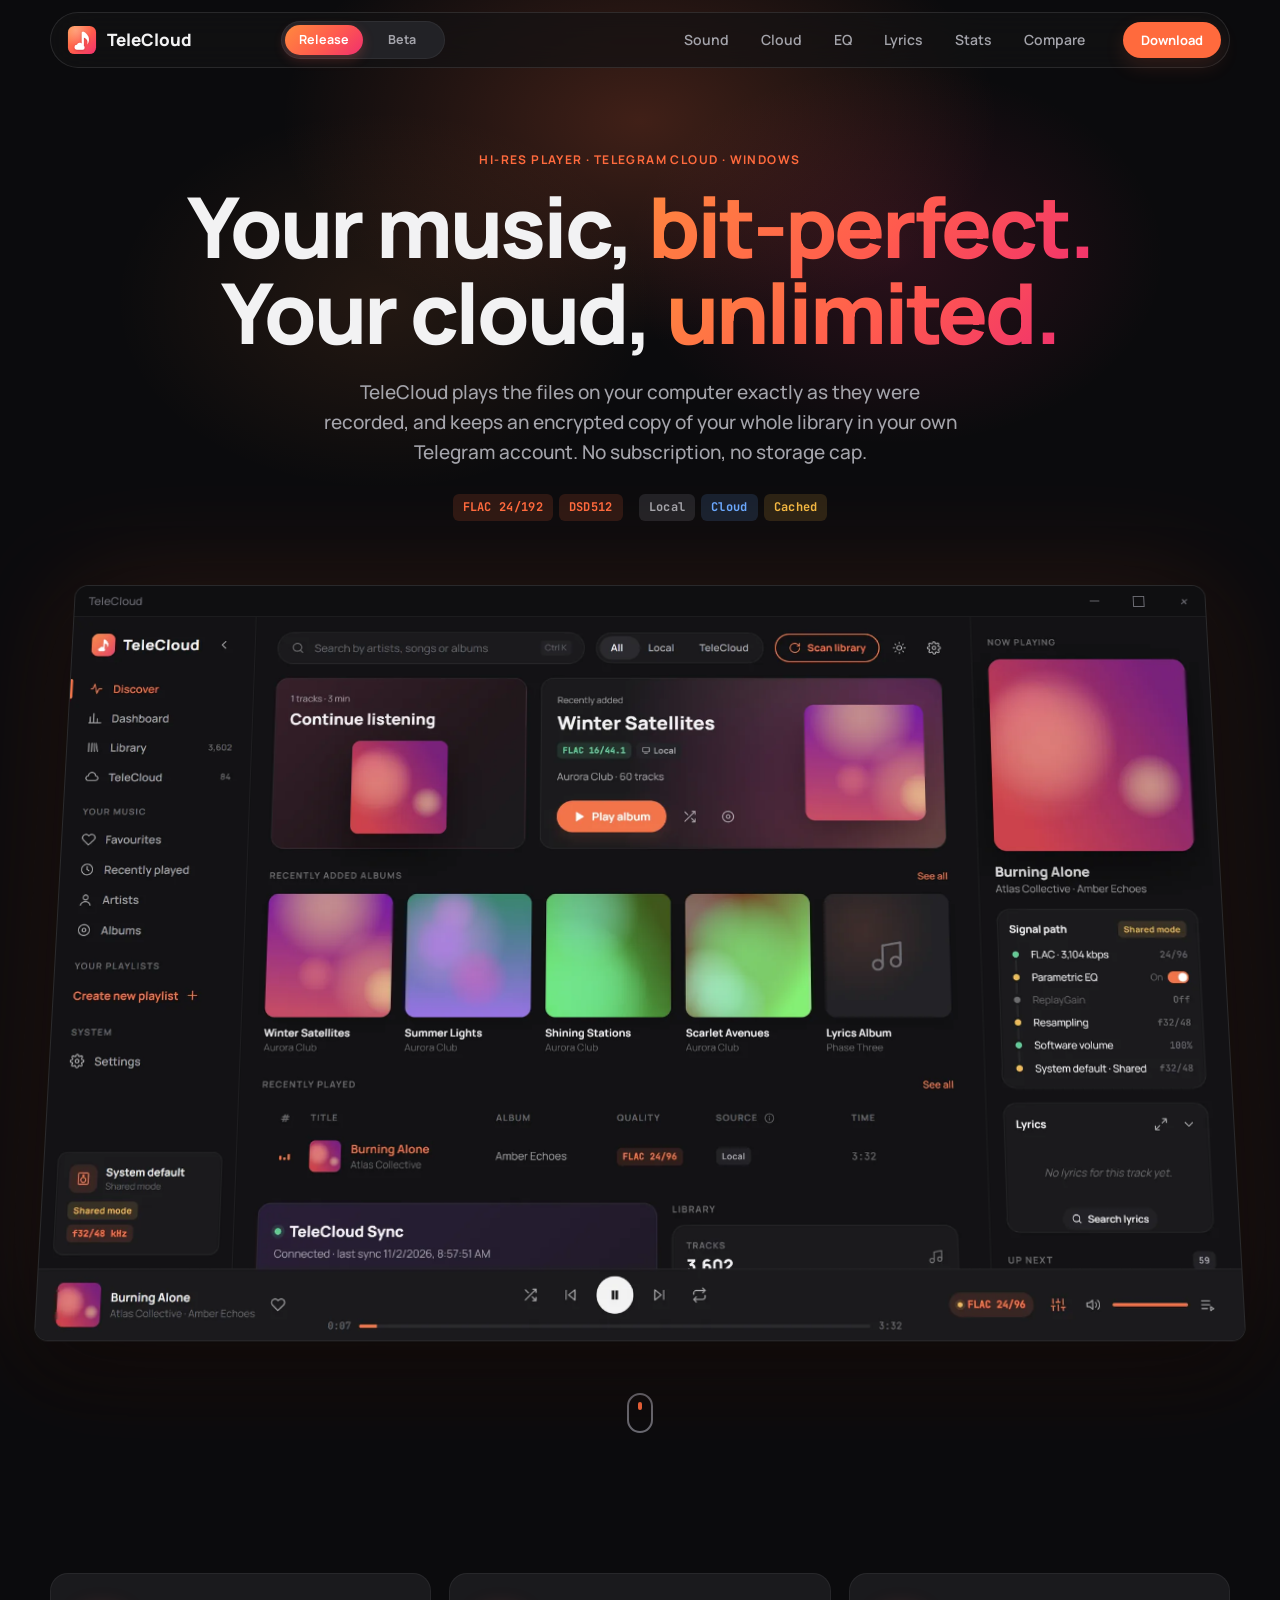
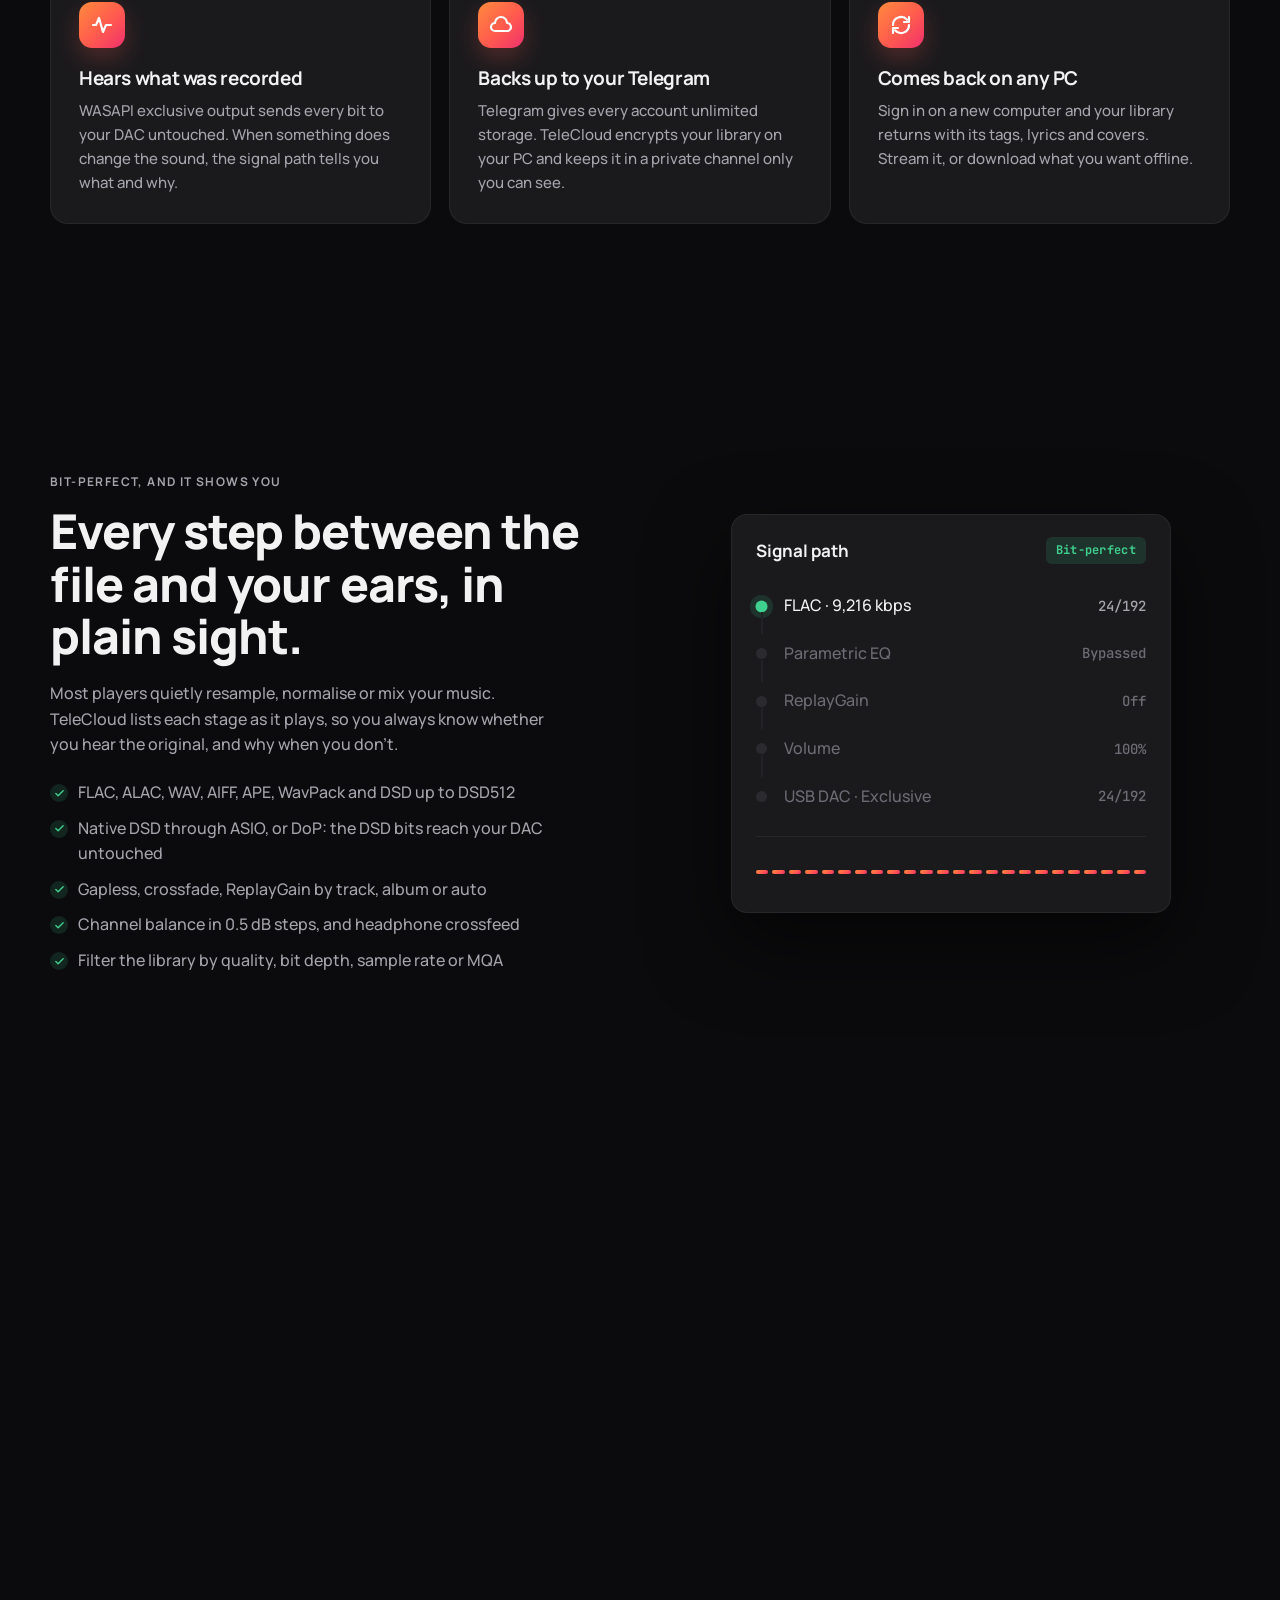
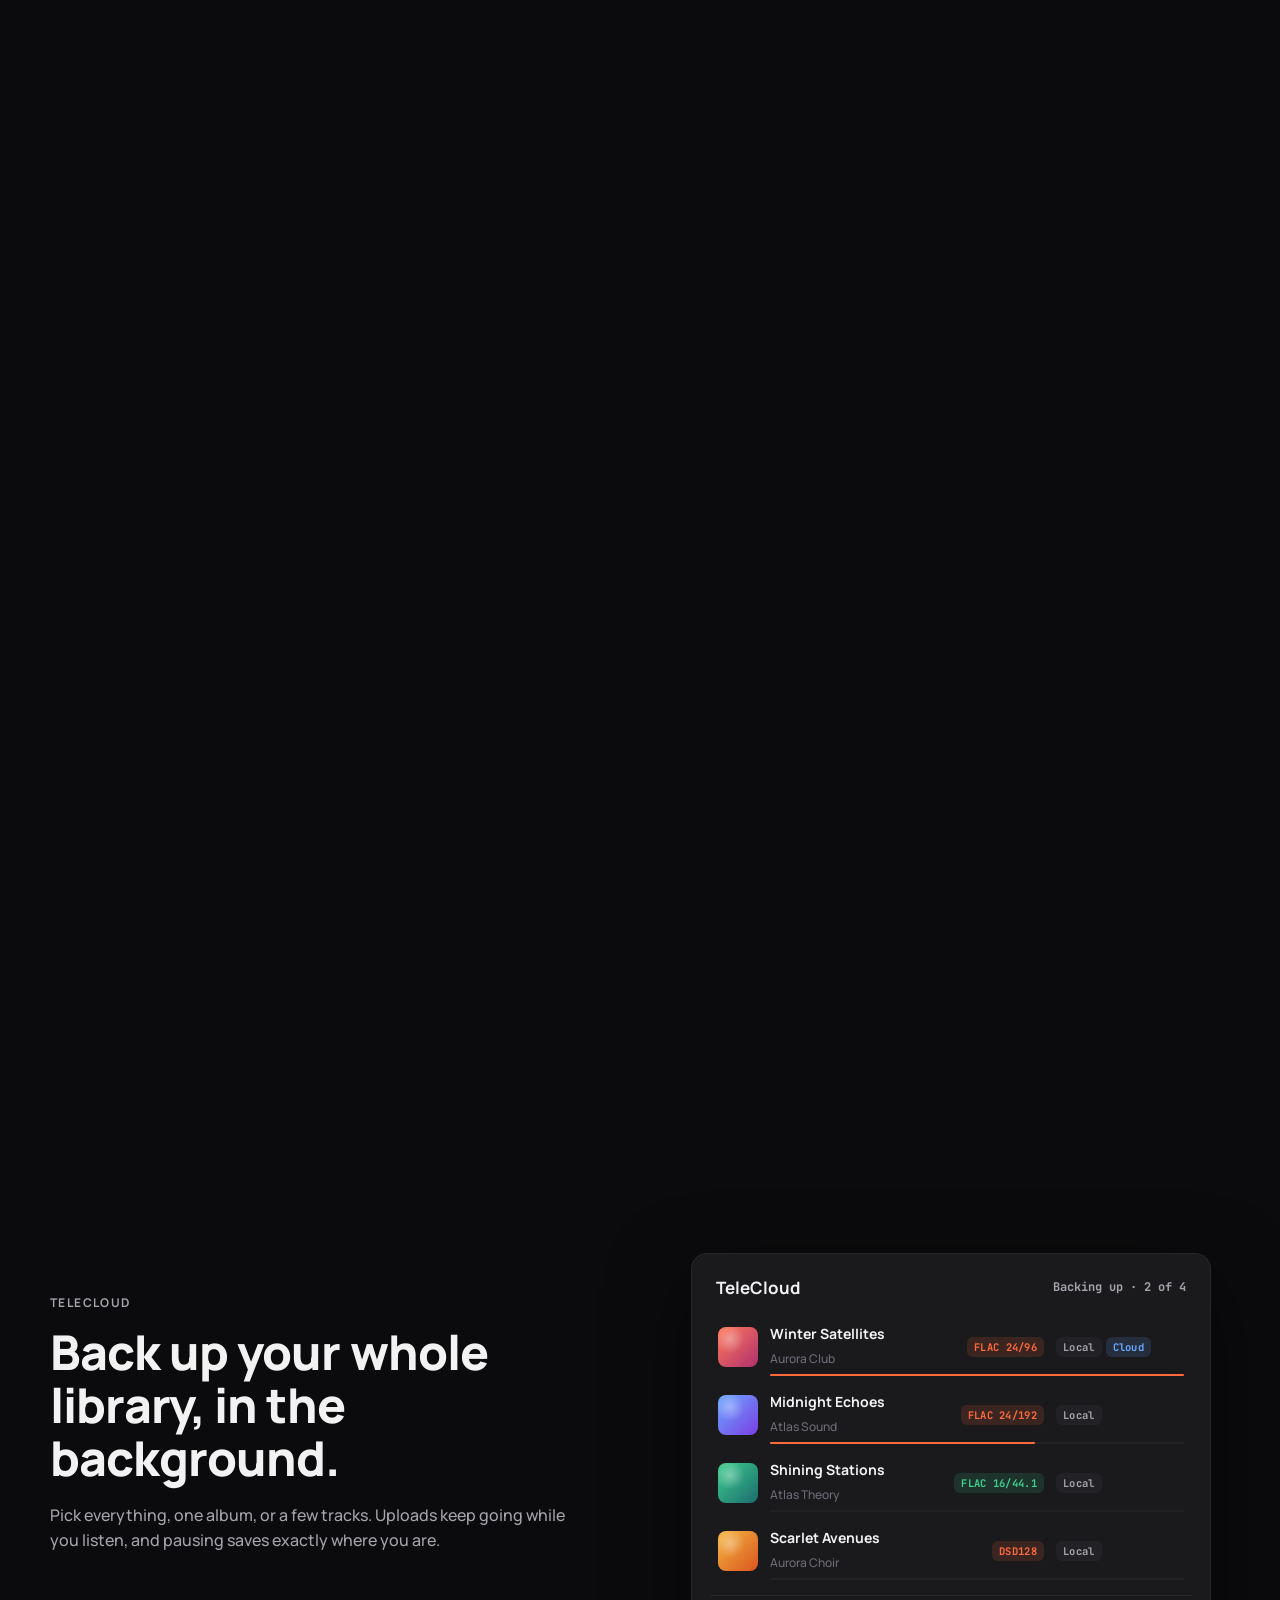
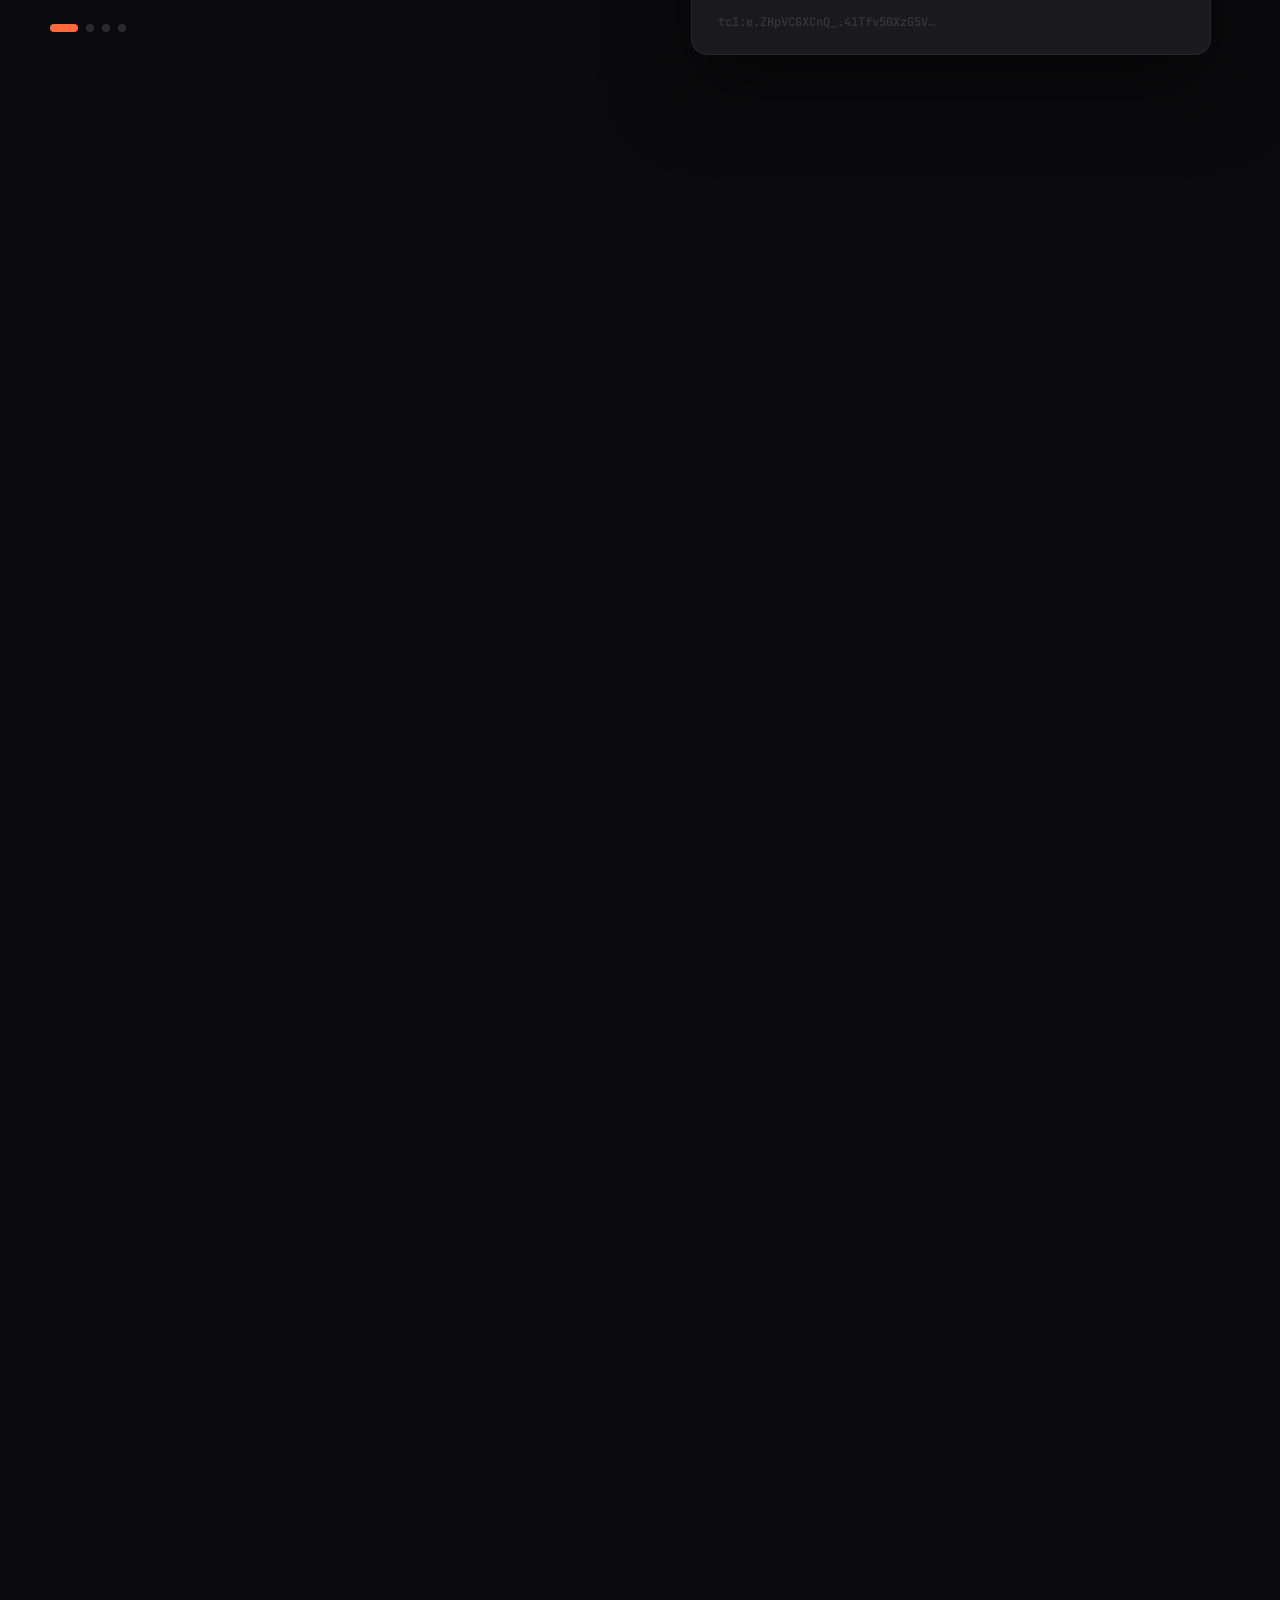
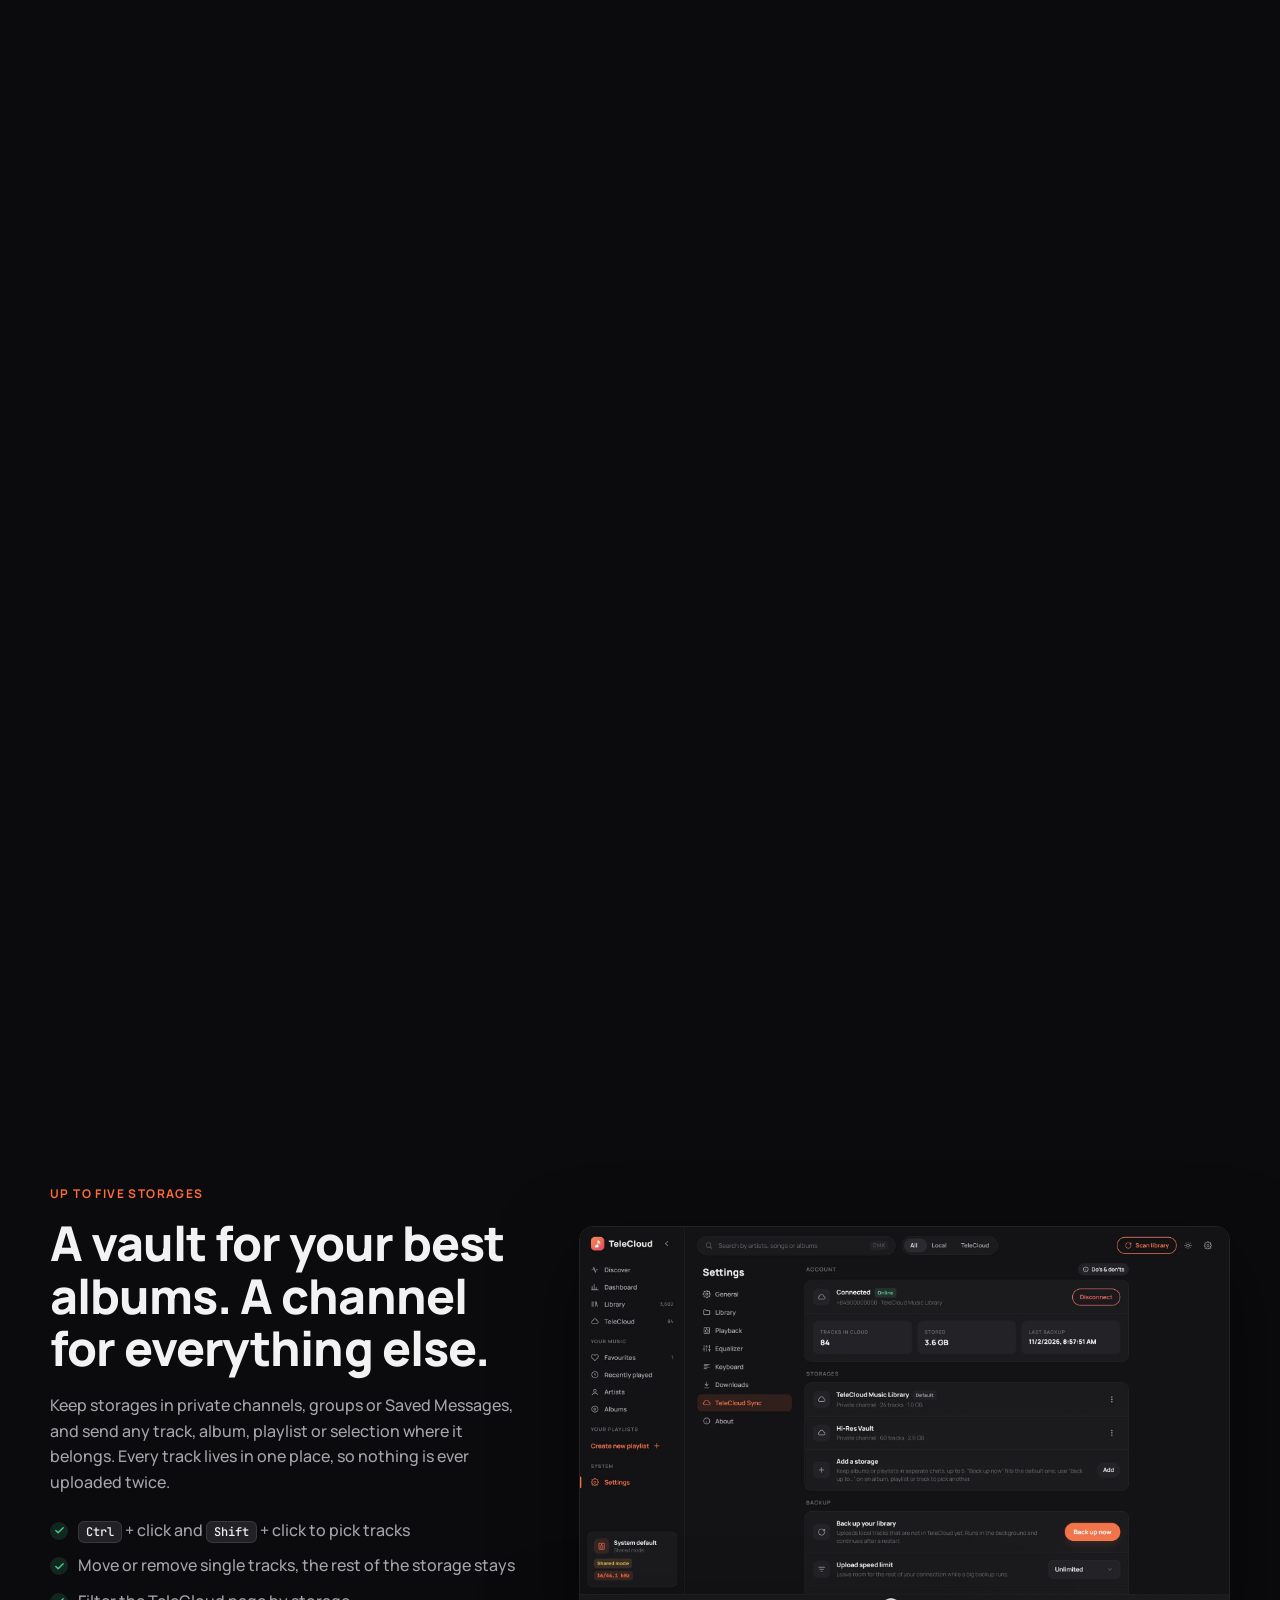
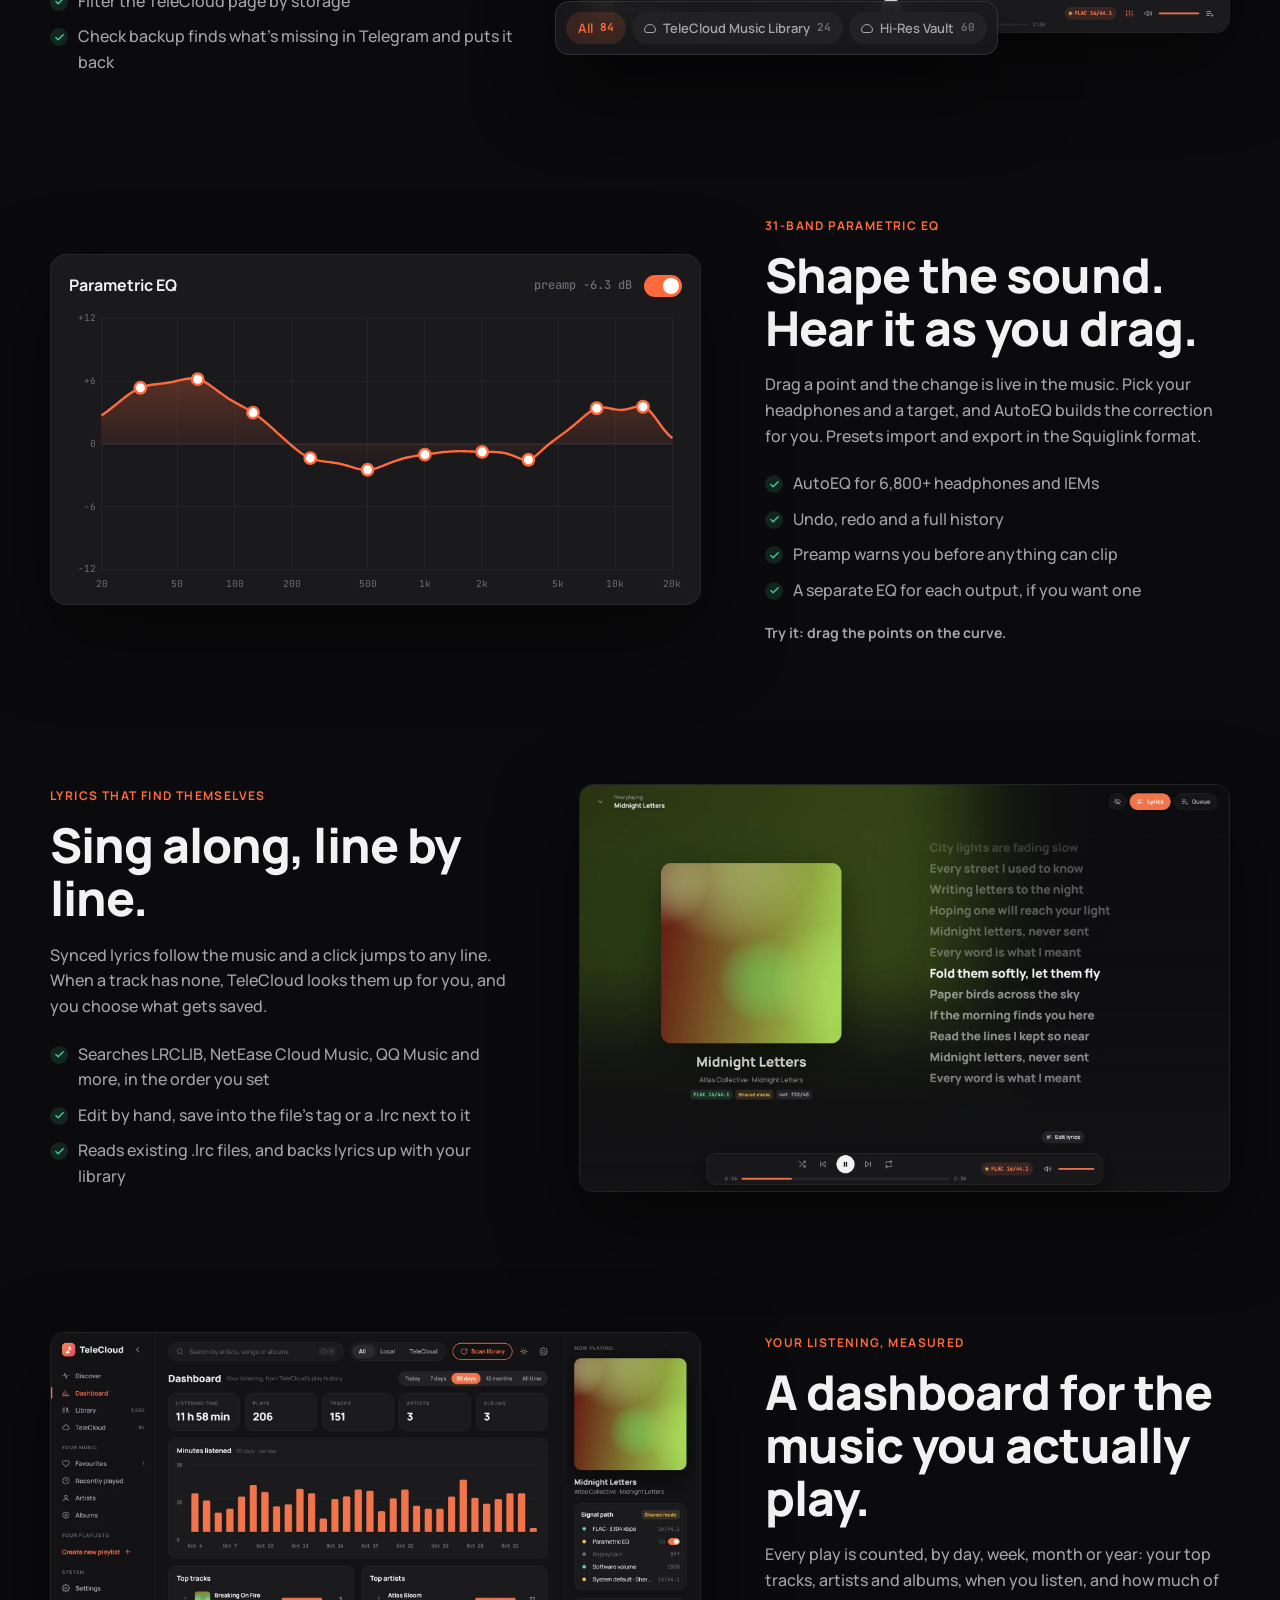
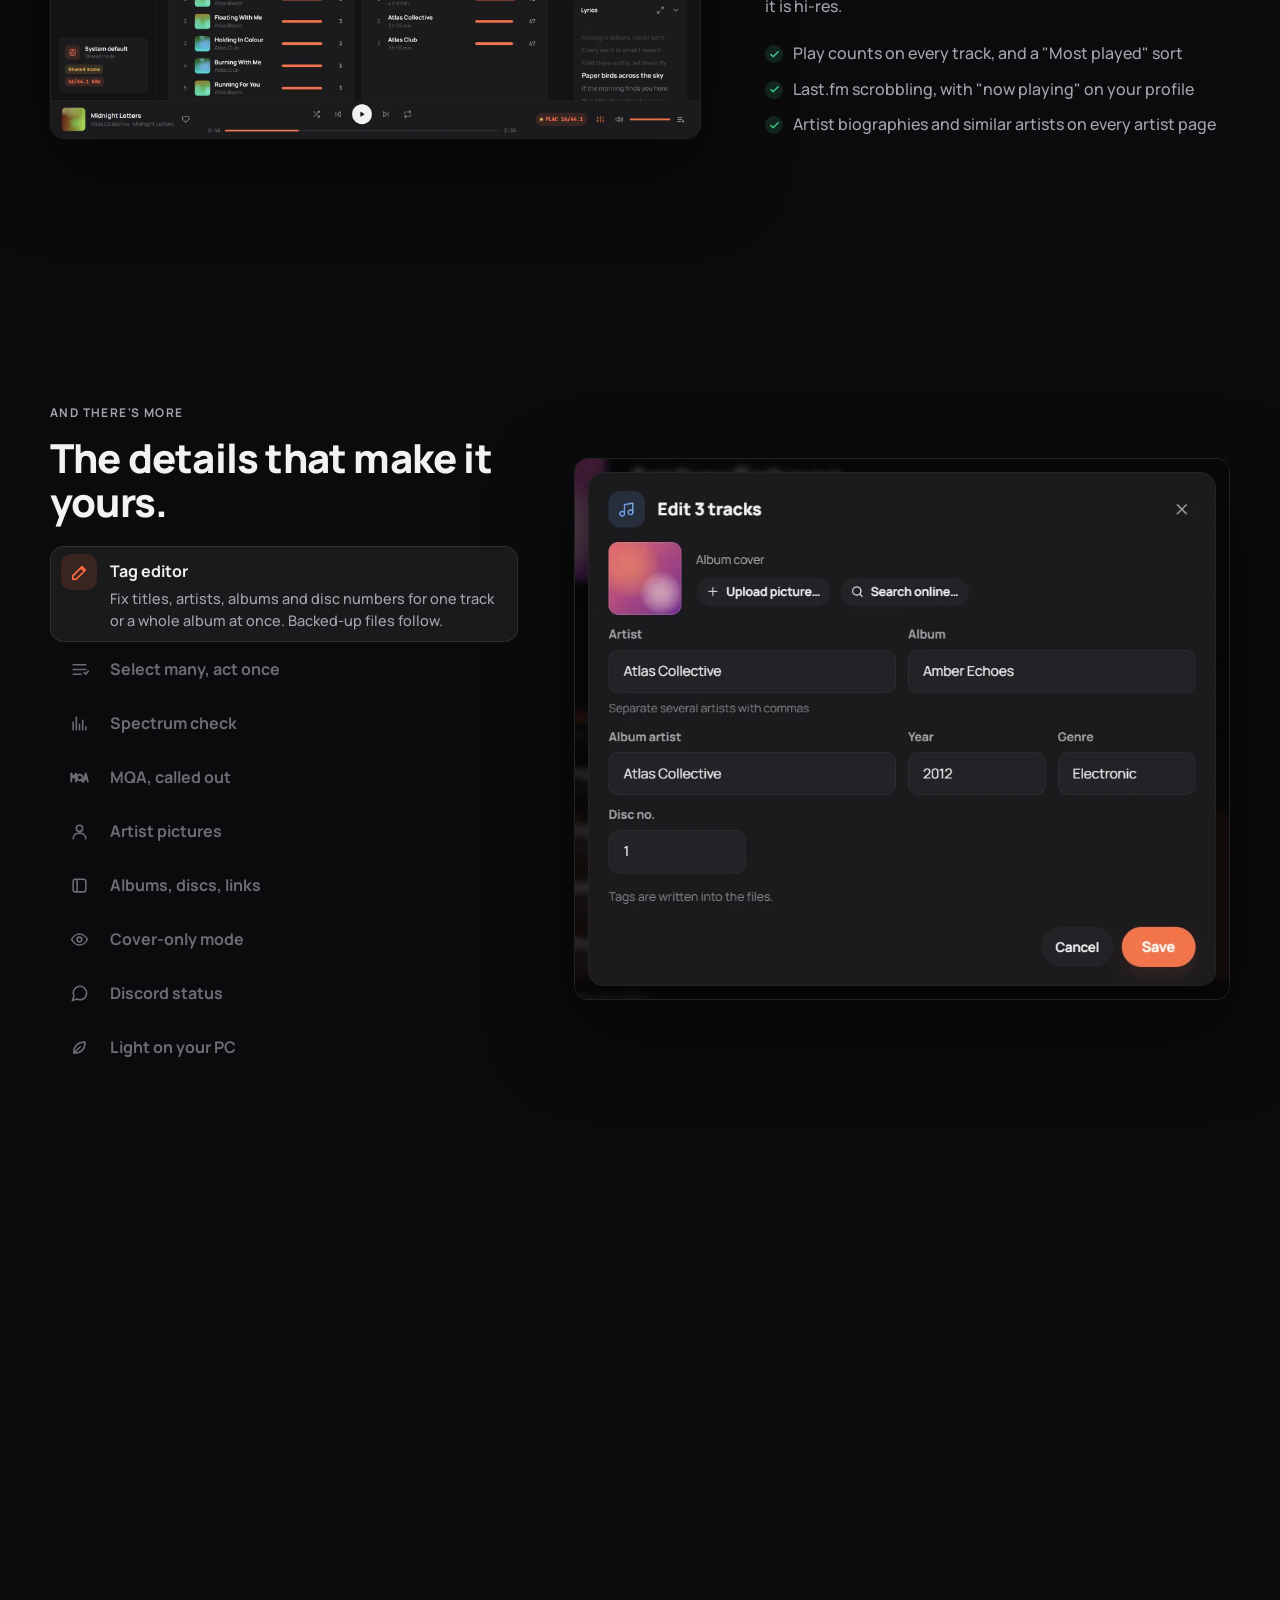
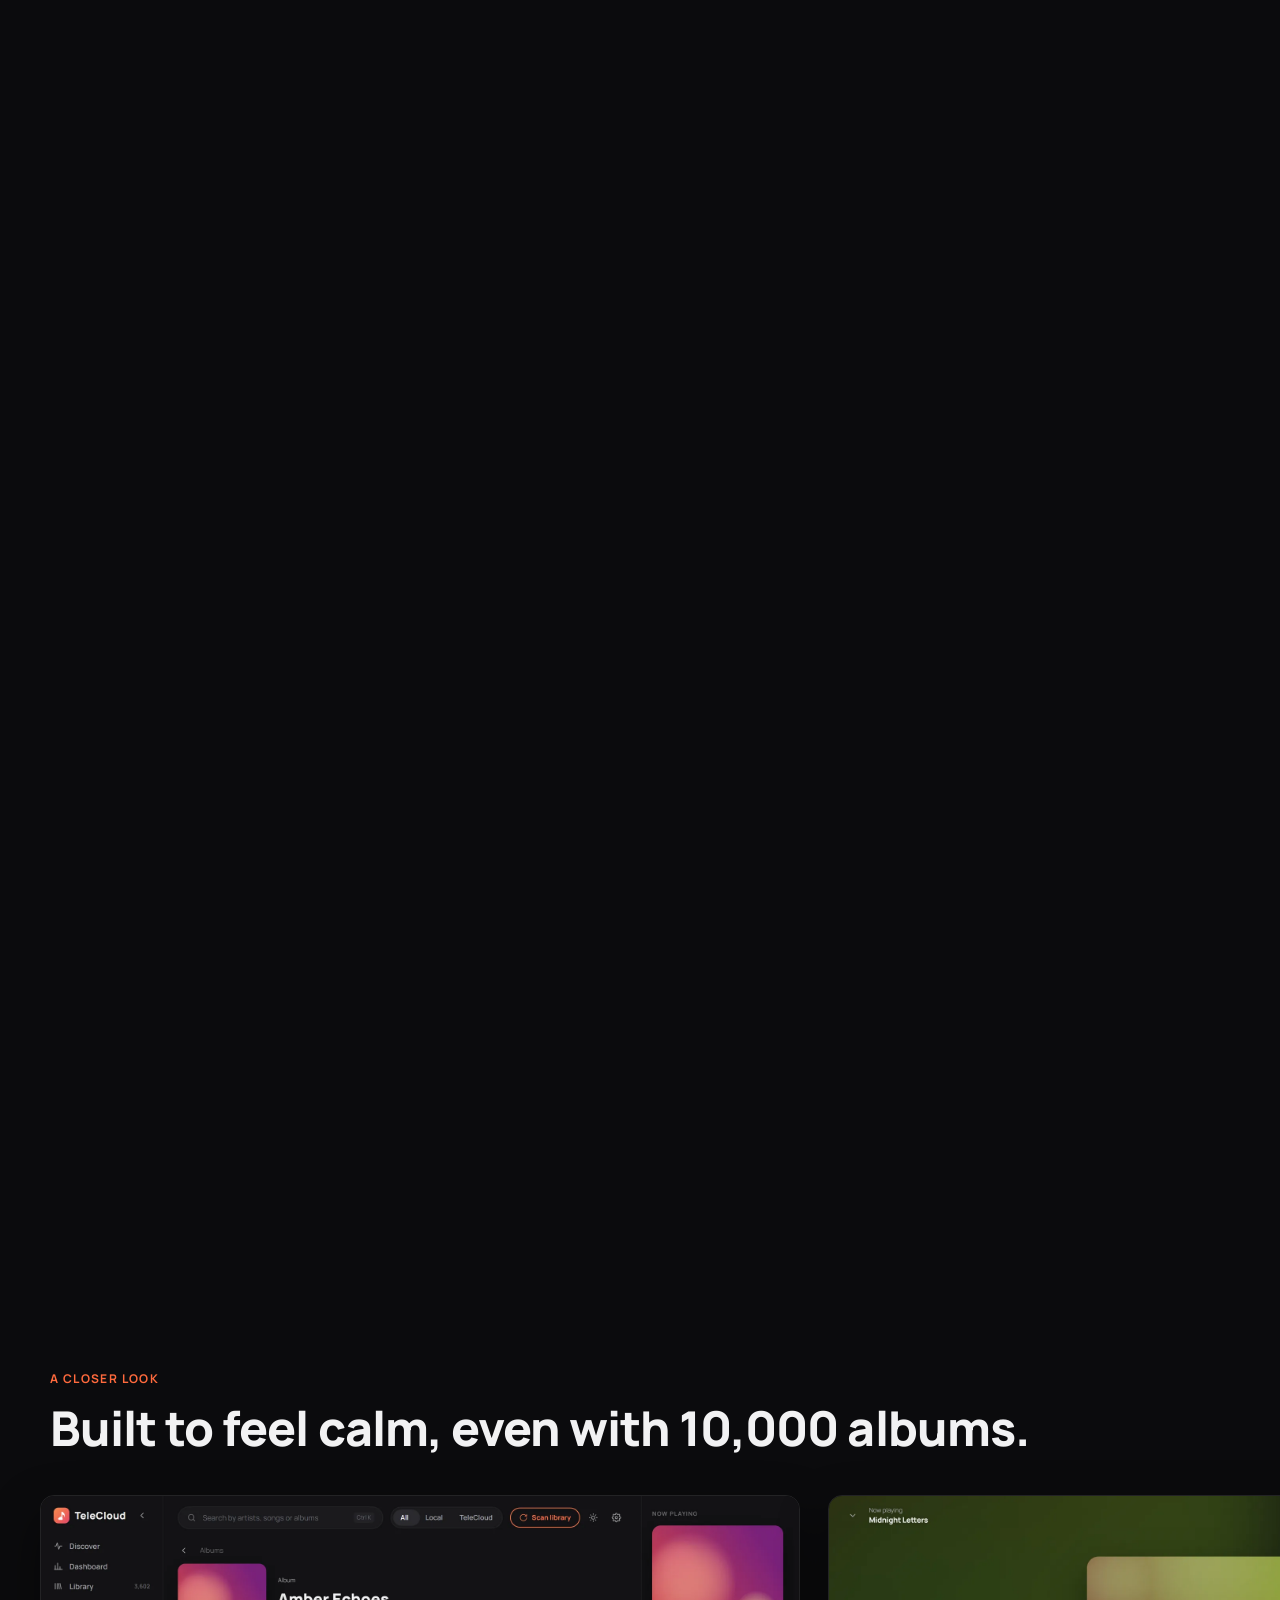
==== commit 8dd50904: "Beta page: 1.1.0-beta.7 (the cover floods in with the backdrop, smart playlists, Most played and On " ====
--- a/index.html
+++ b/index.html
@@ -380,7 +380,7 @@
         <div class="card dl-card reveal" data-channel="beta">
           <span class="badge b-cached">Beta</span>
           <h3>Try what's next</h3>
-          <p>New features first: control the music from your phone, tablet or another PC, shape the sound, and sing along with lyrics that light up word by word. Expect the odd rough edge. <a class="dl-more" href="beta/">See what's in the beta</a></p>
+          <p>New features first: control the music from your phone, tablet or another PC, shape the sound, sing along word by word, and let smart playlists fill themselves. Expect the odd rough edge. <a class="dl-more" href="beta/">See what's in the beta</a></p>
           <a class="btn-primary dl-btn" aria-disabled="true">Coming soon</a>
           <small class="dl-meta"></small>
         </div>
--- a/style.css
+++ b/style.css
@@ -516,3 +516,4 @@
   .nav .brand { min-width: 176px; }
 }
 @media (max-width: 560px) { .nav .brand span { display: none; } .nav .brand { min-width: 0; } }
+.nav-links a { white-space: nowrap; }
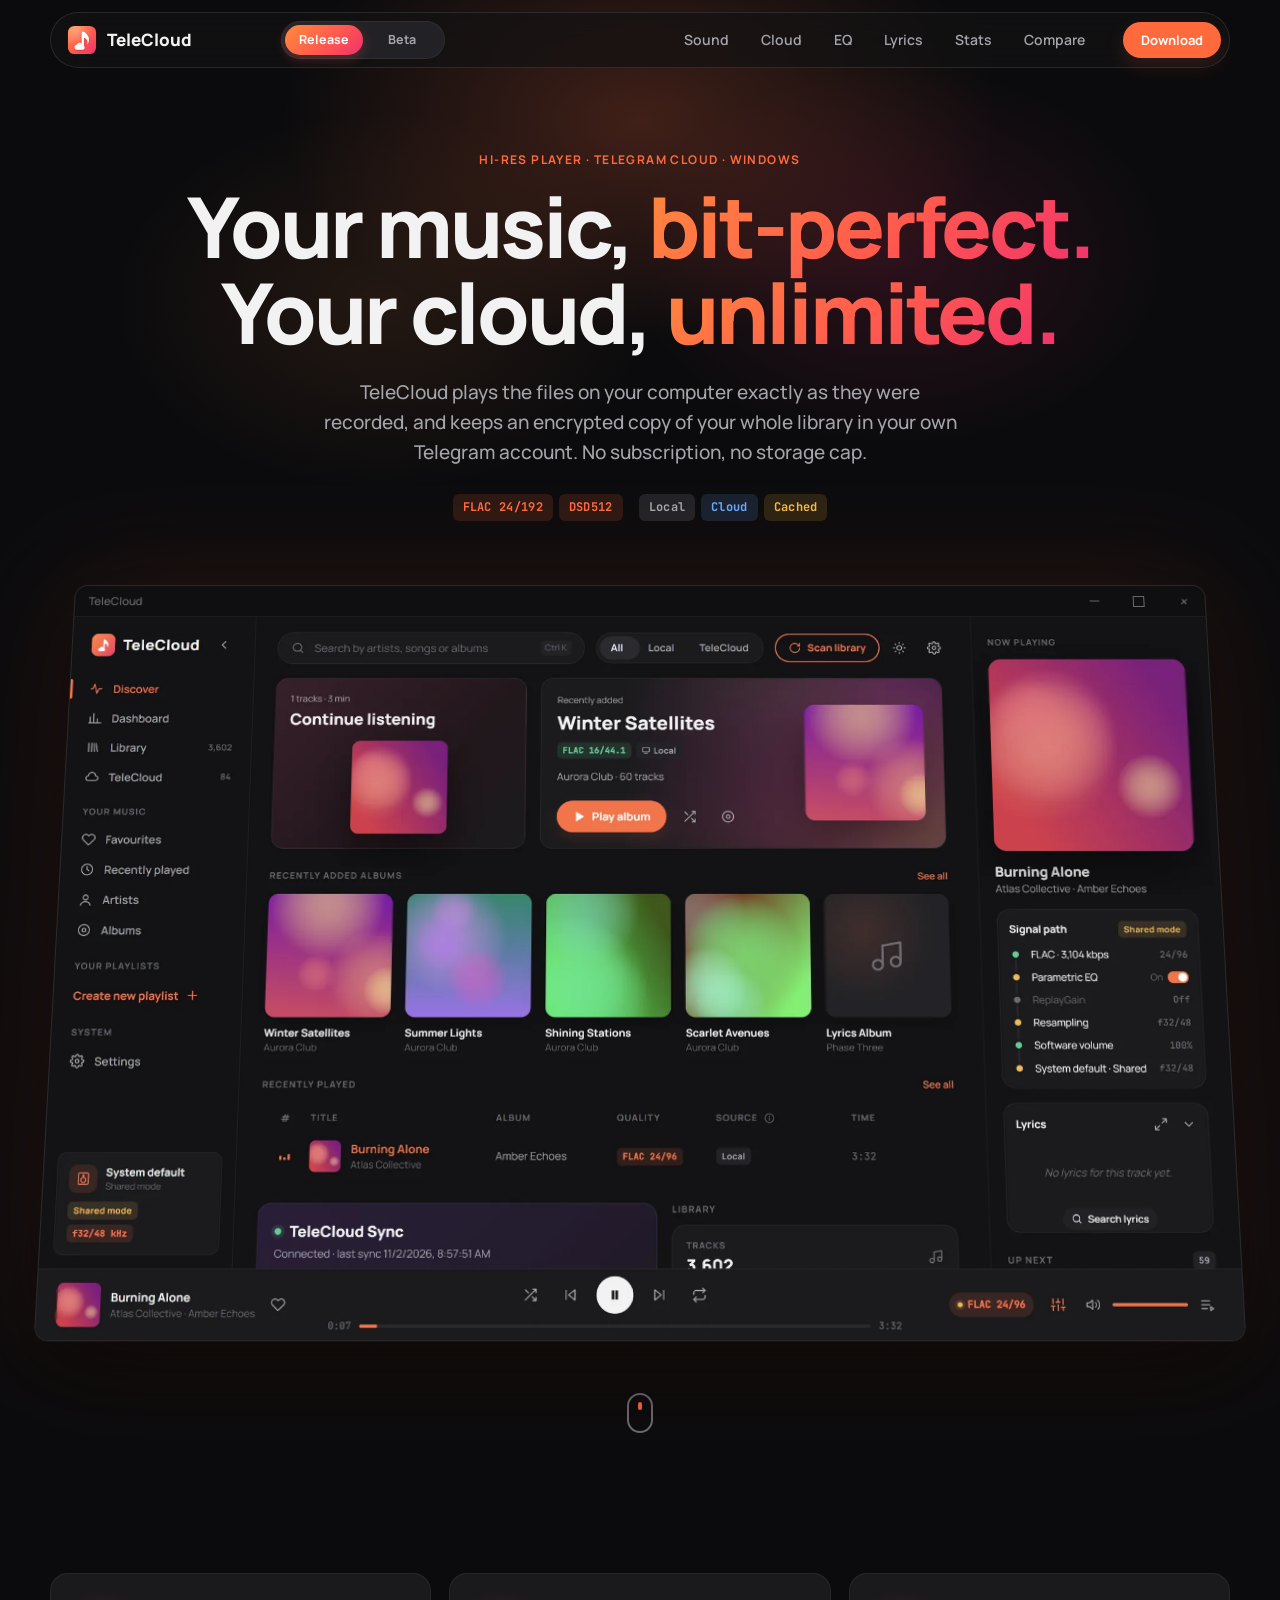
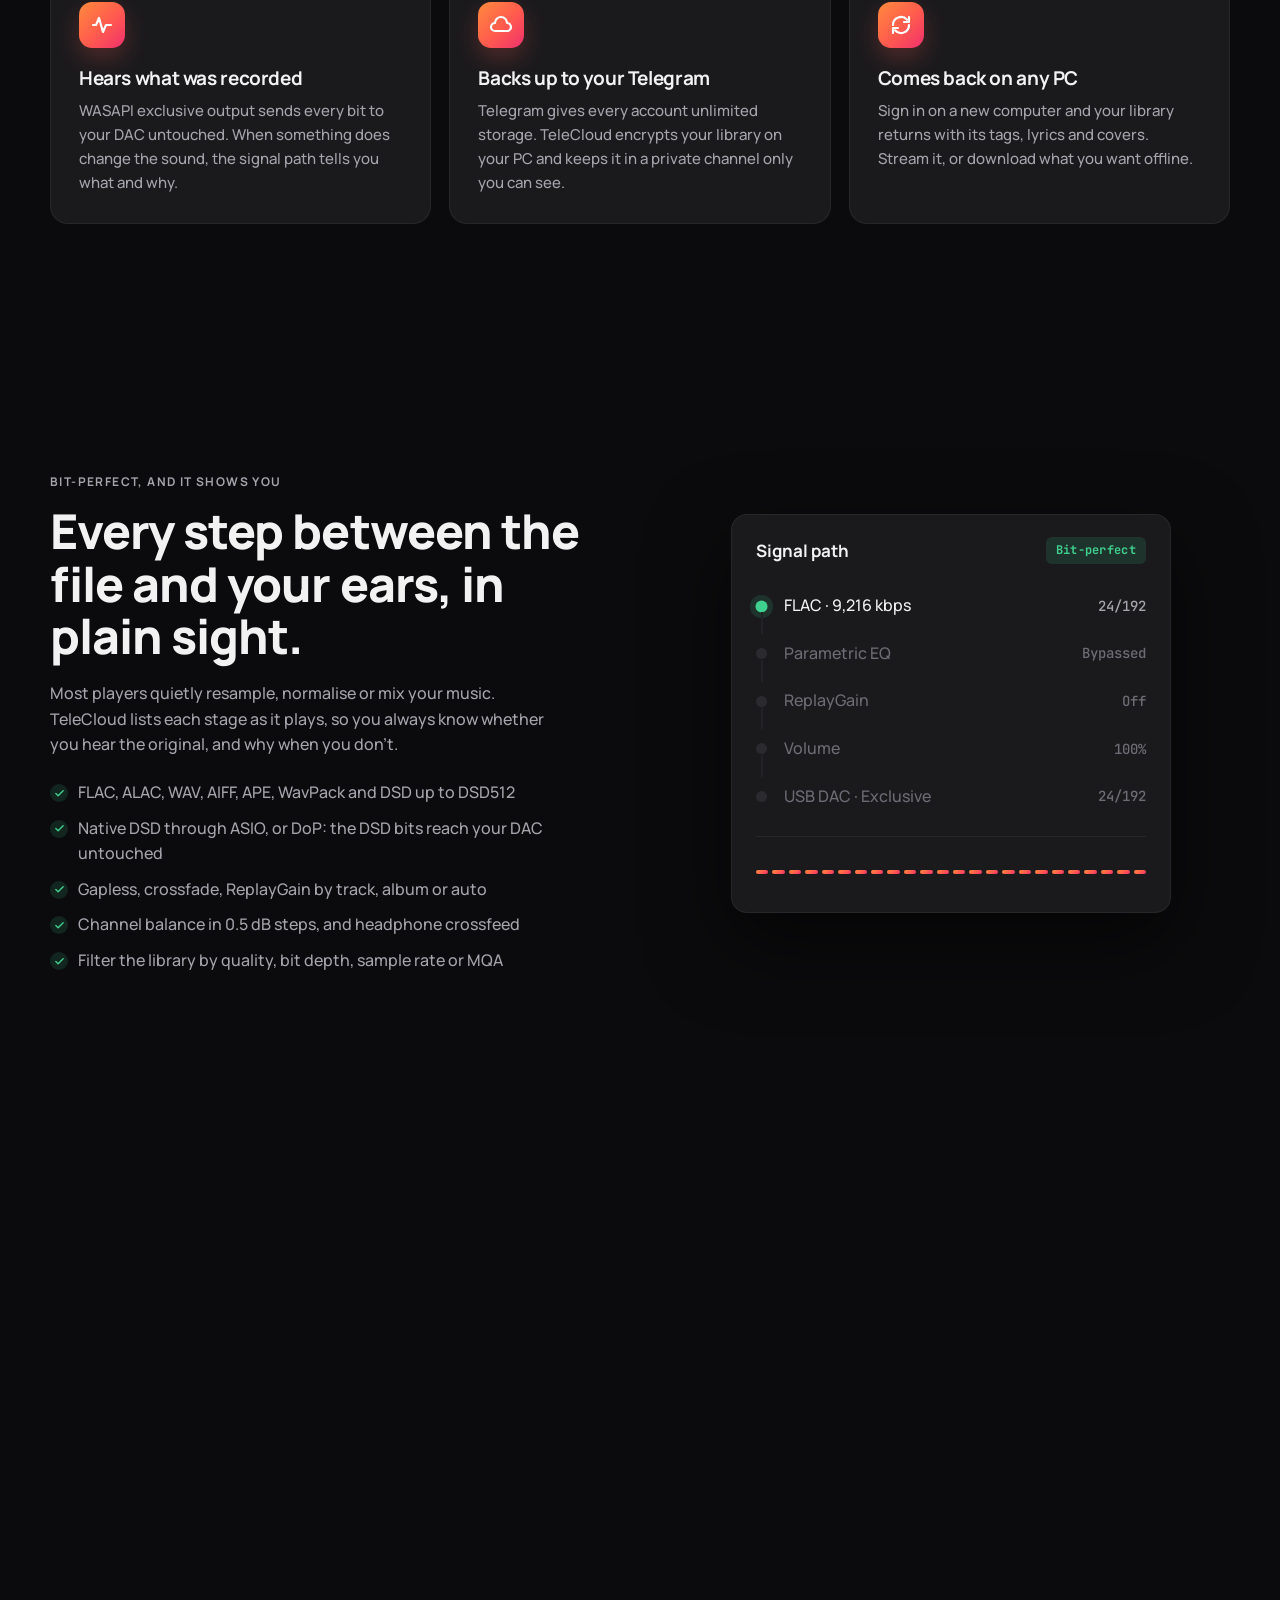
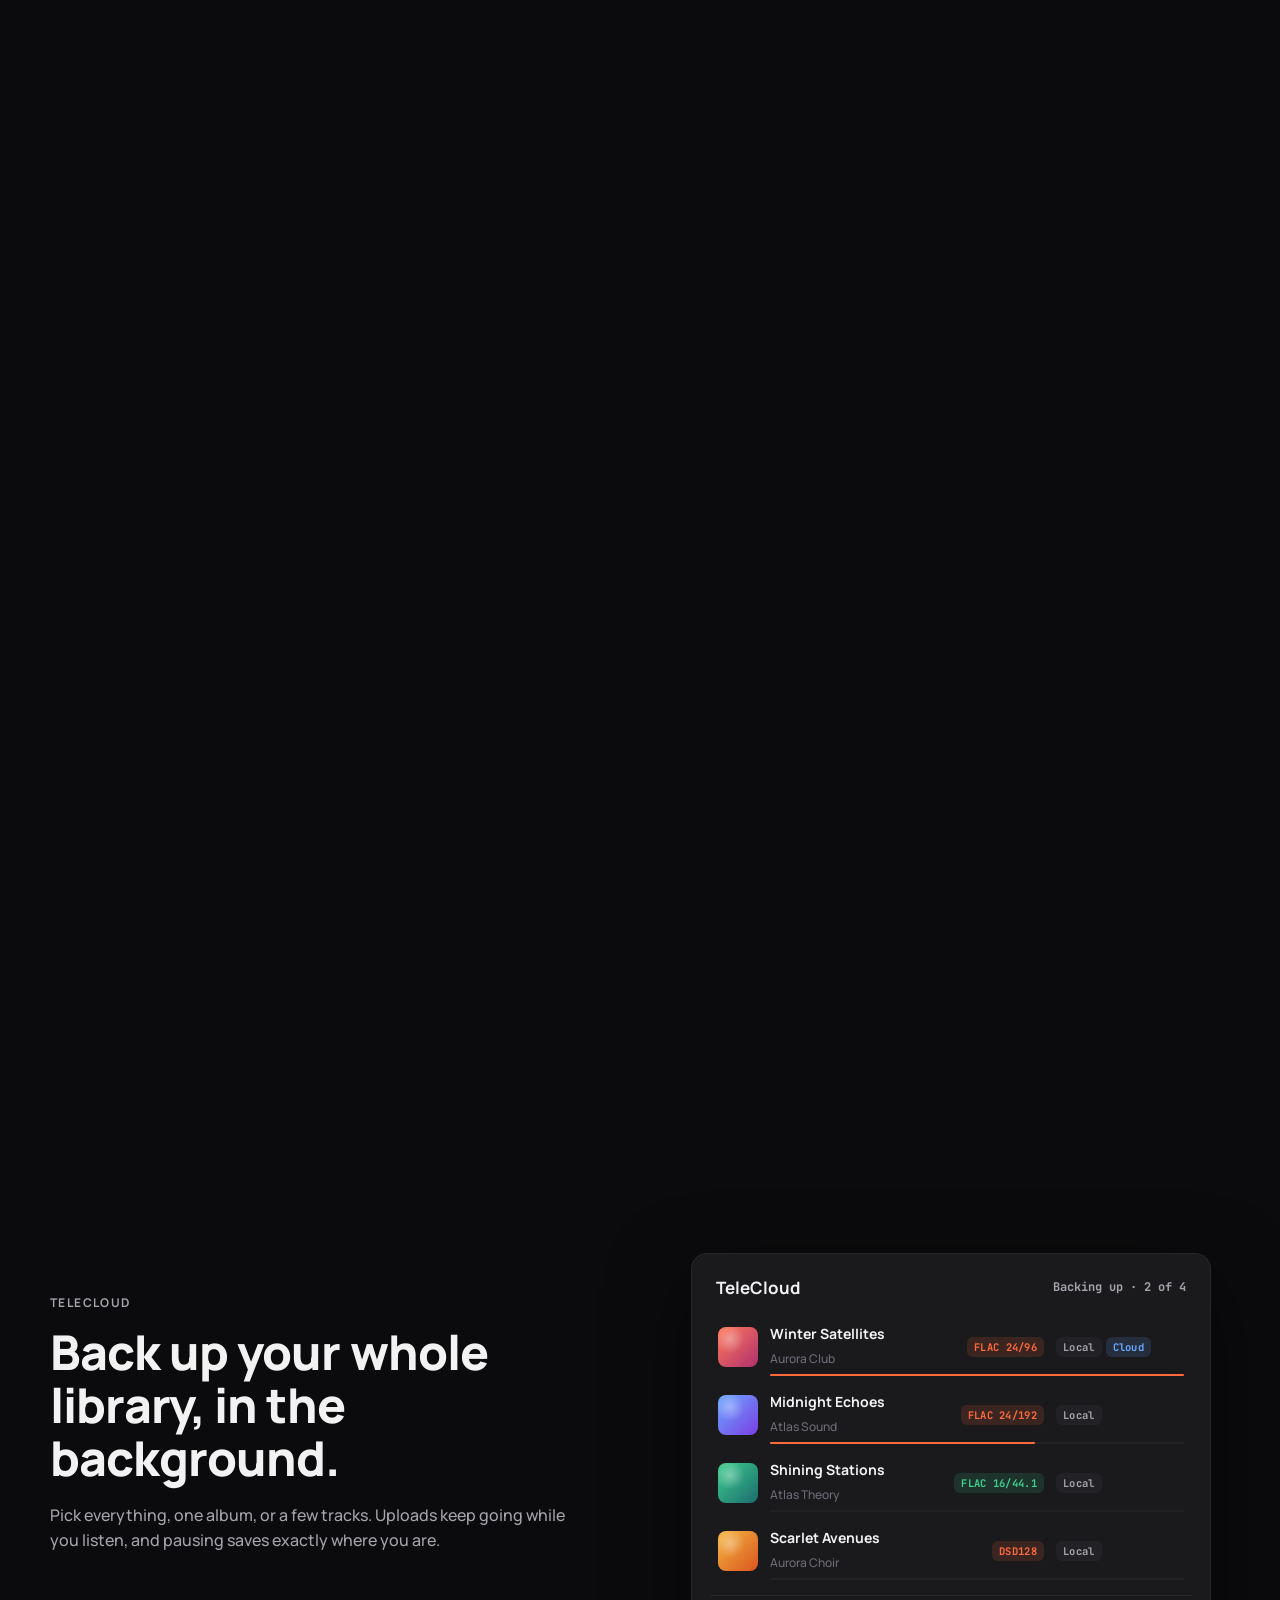
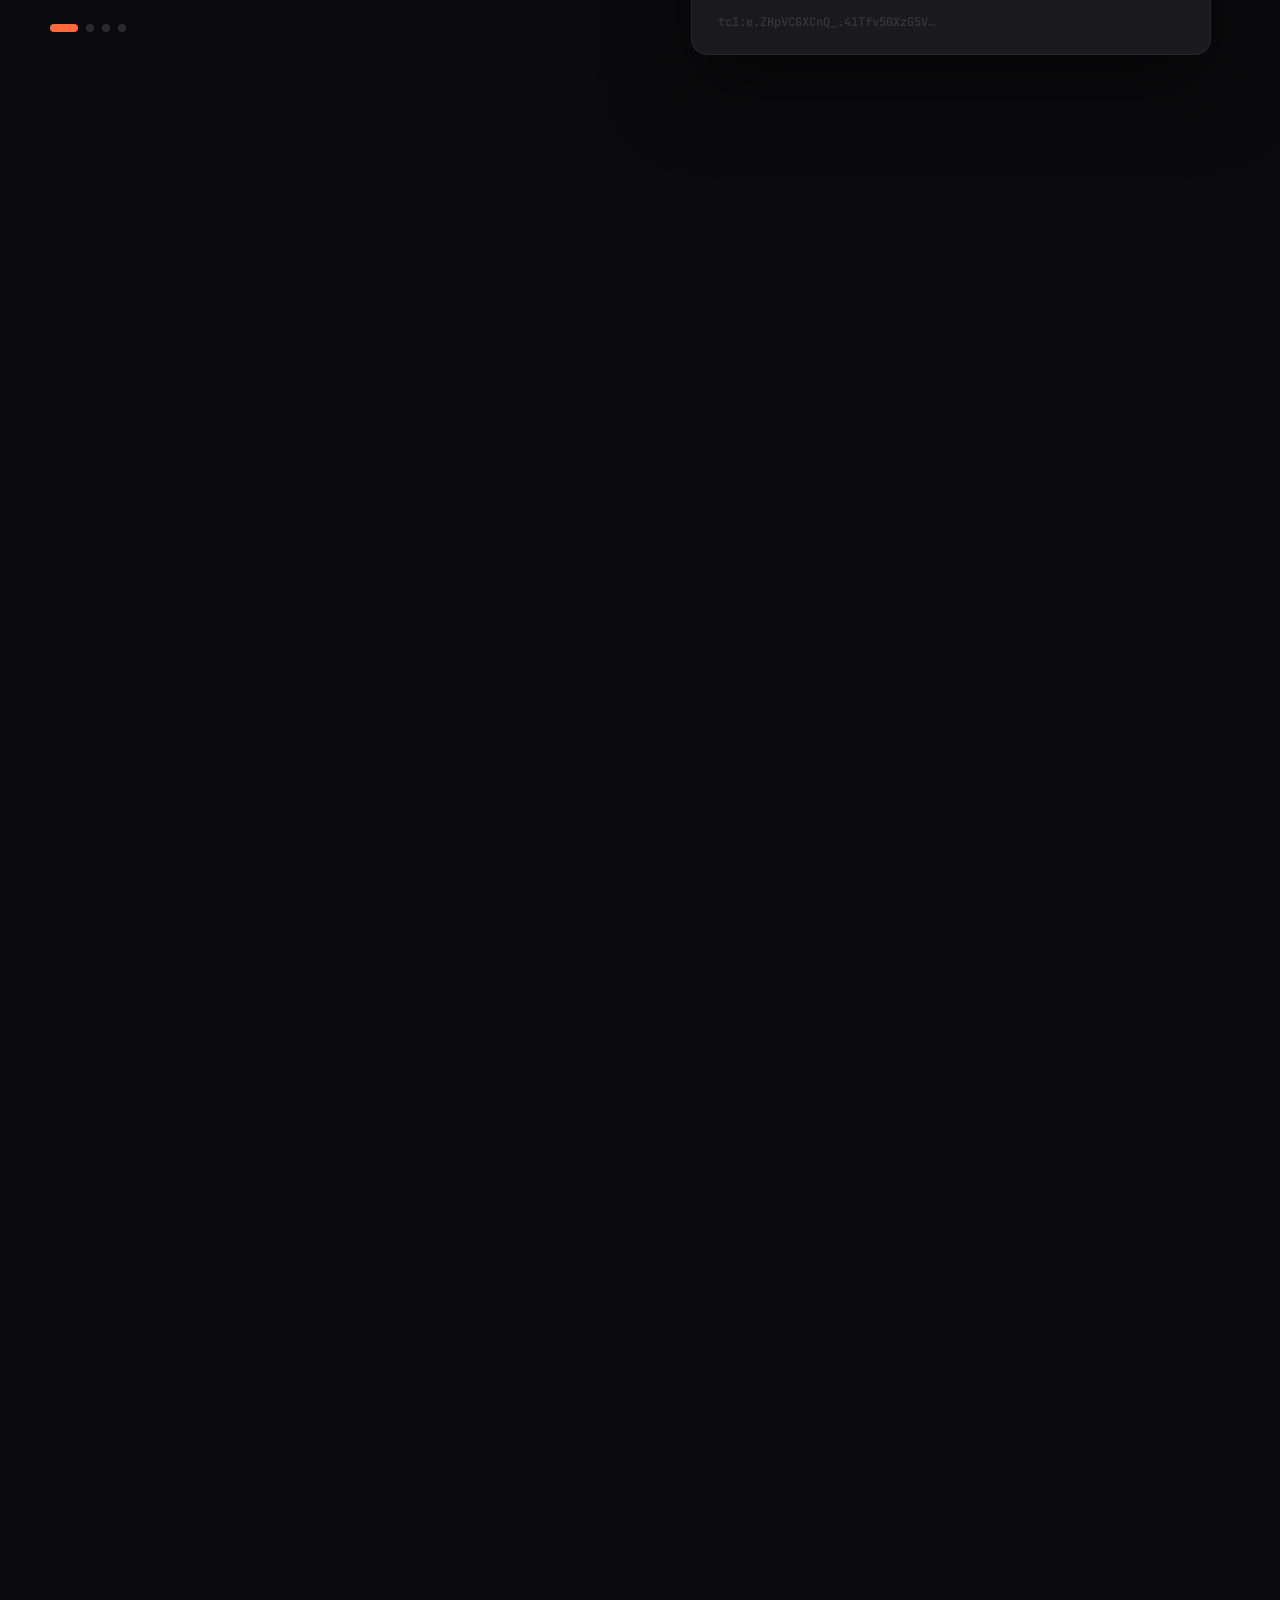
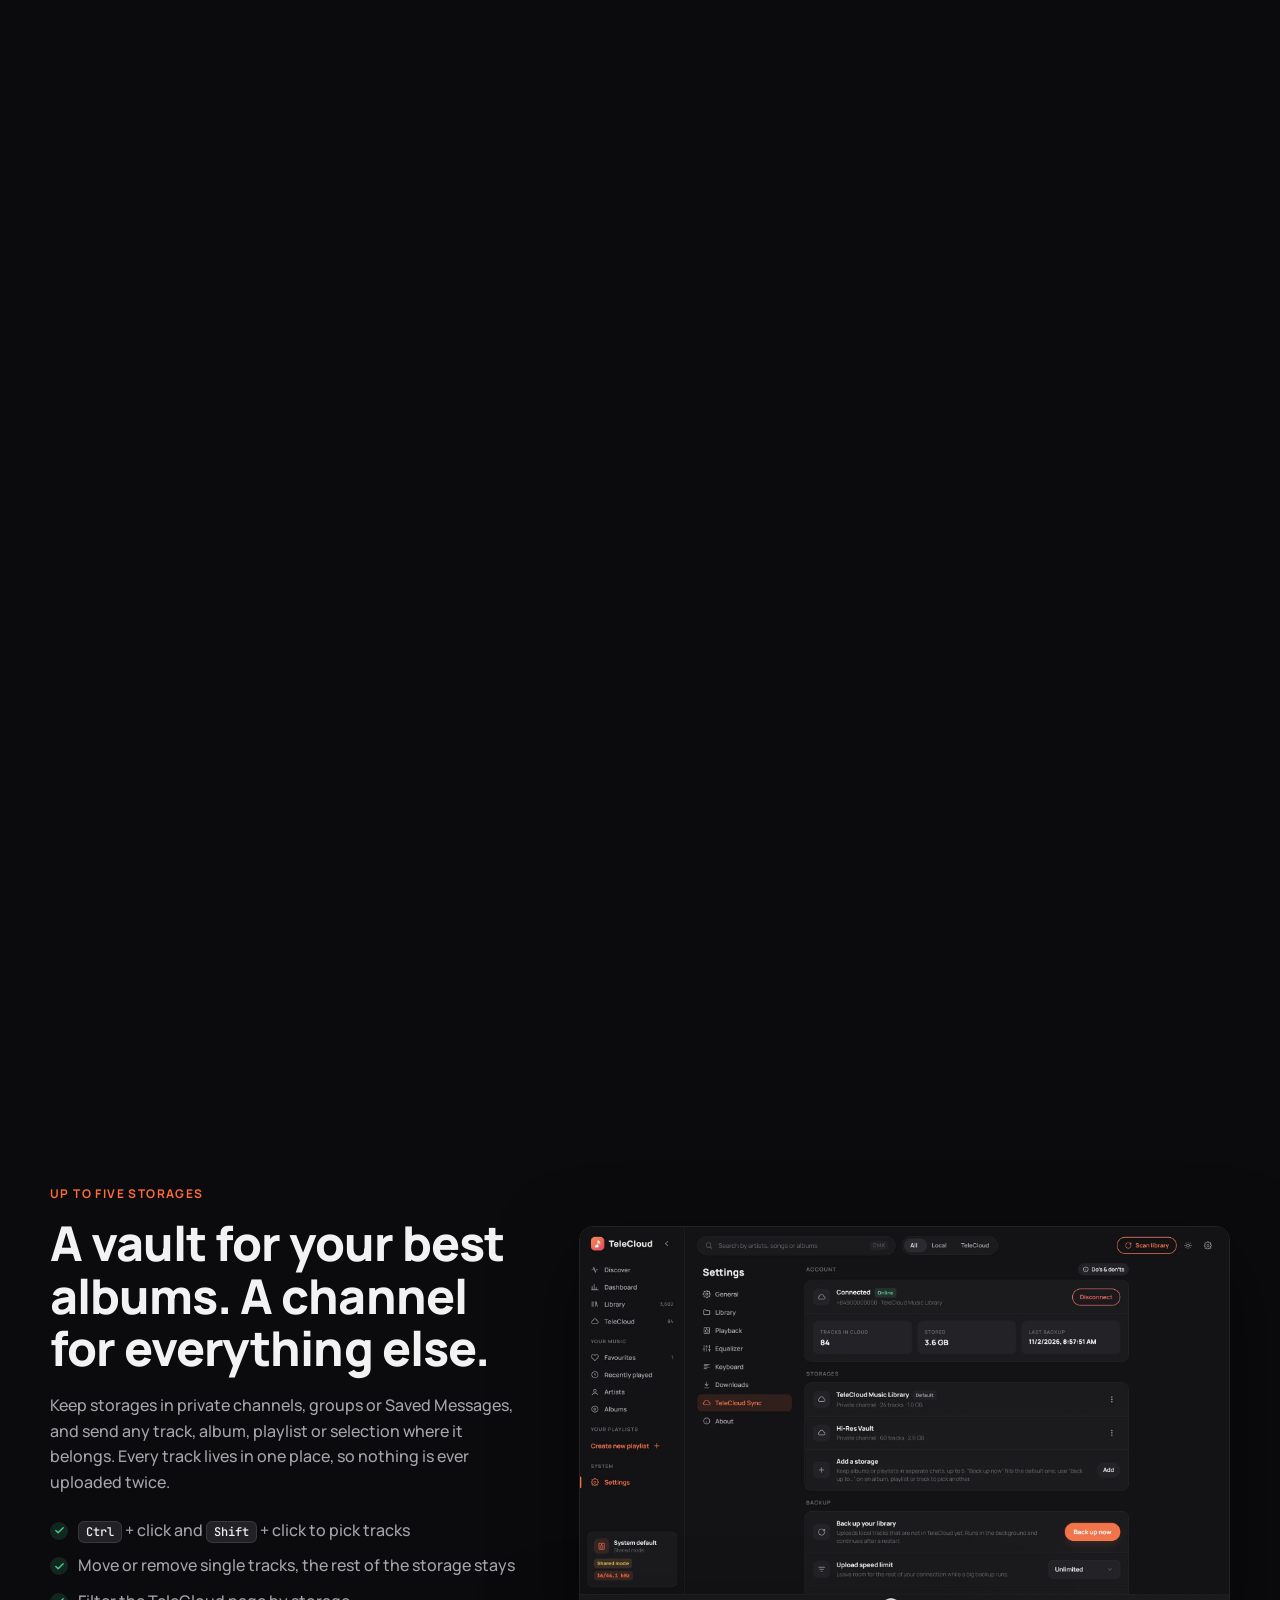
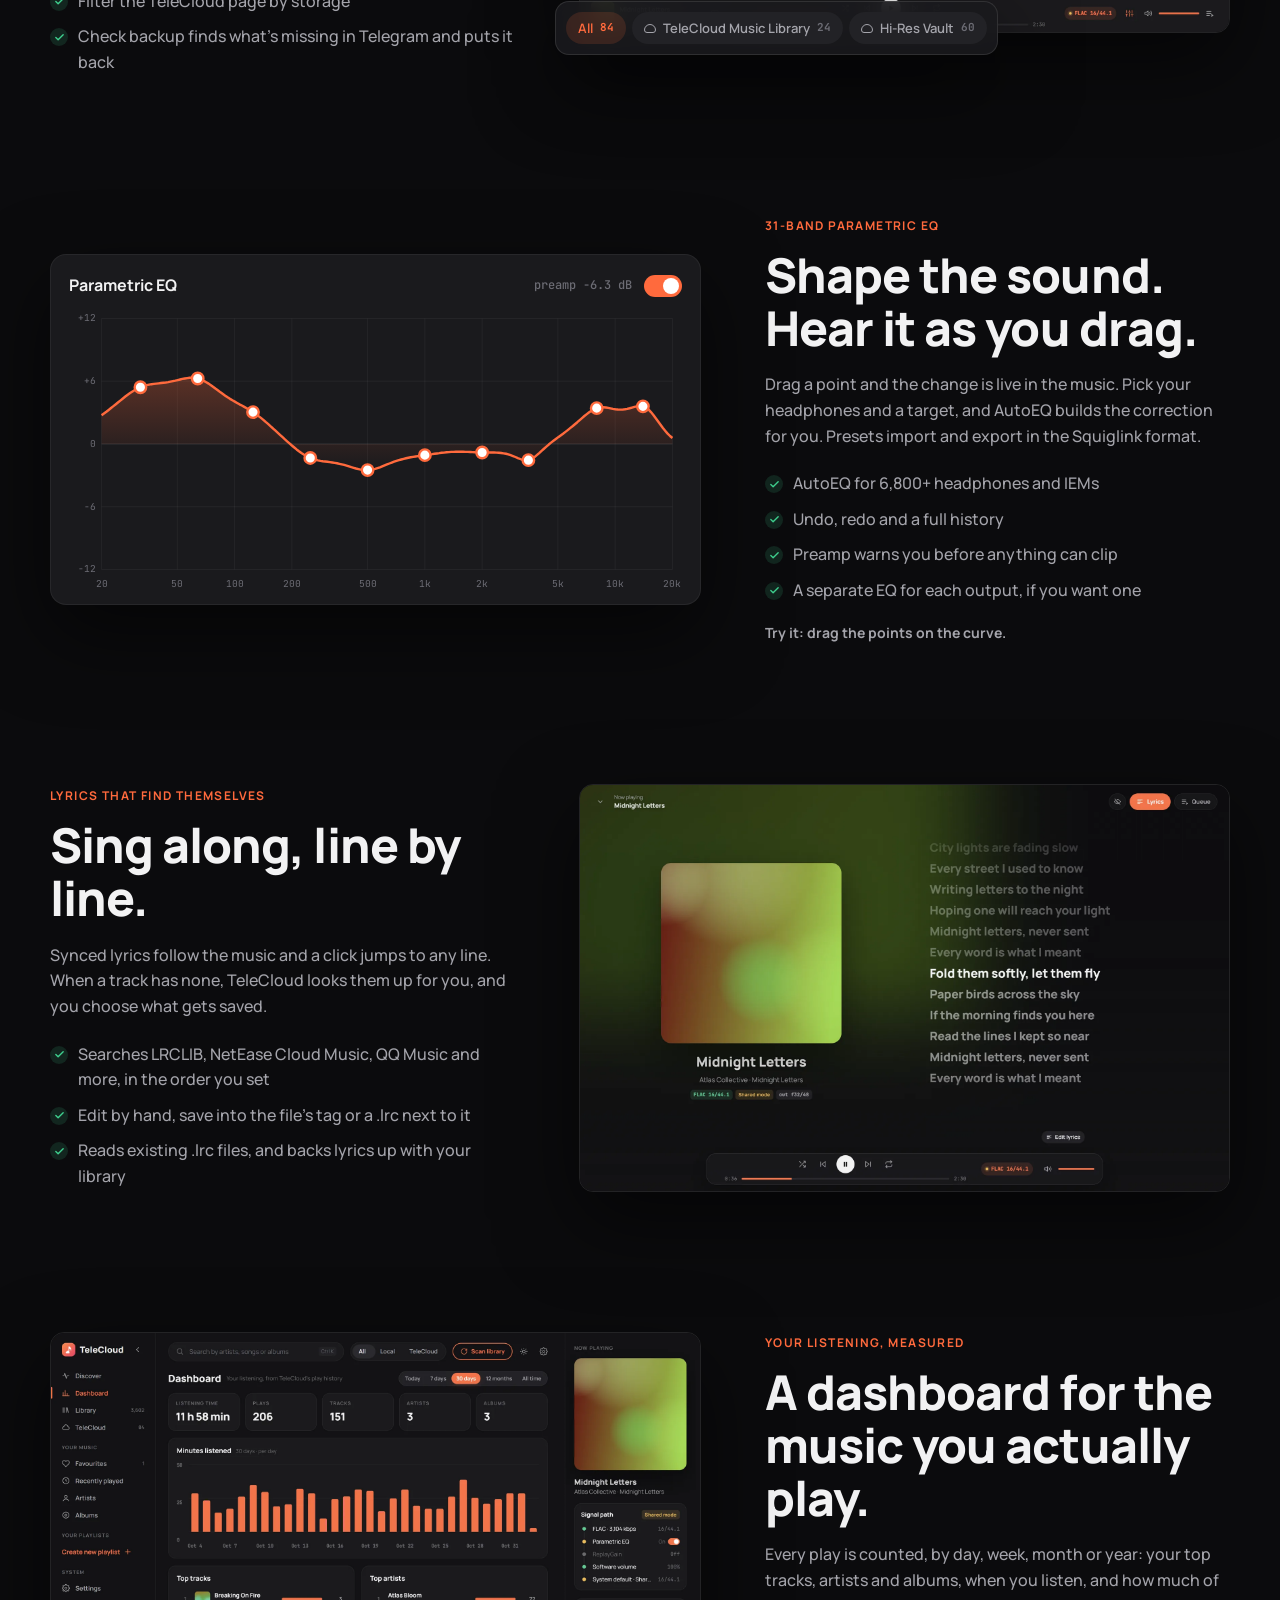
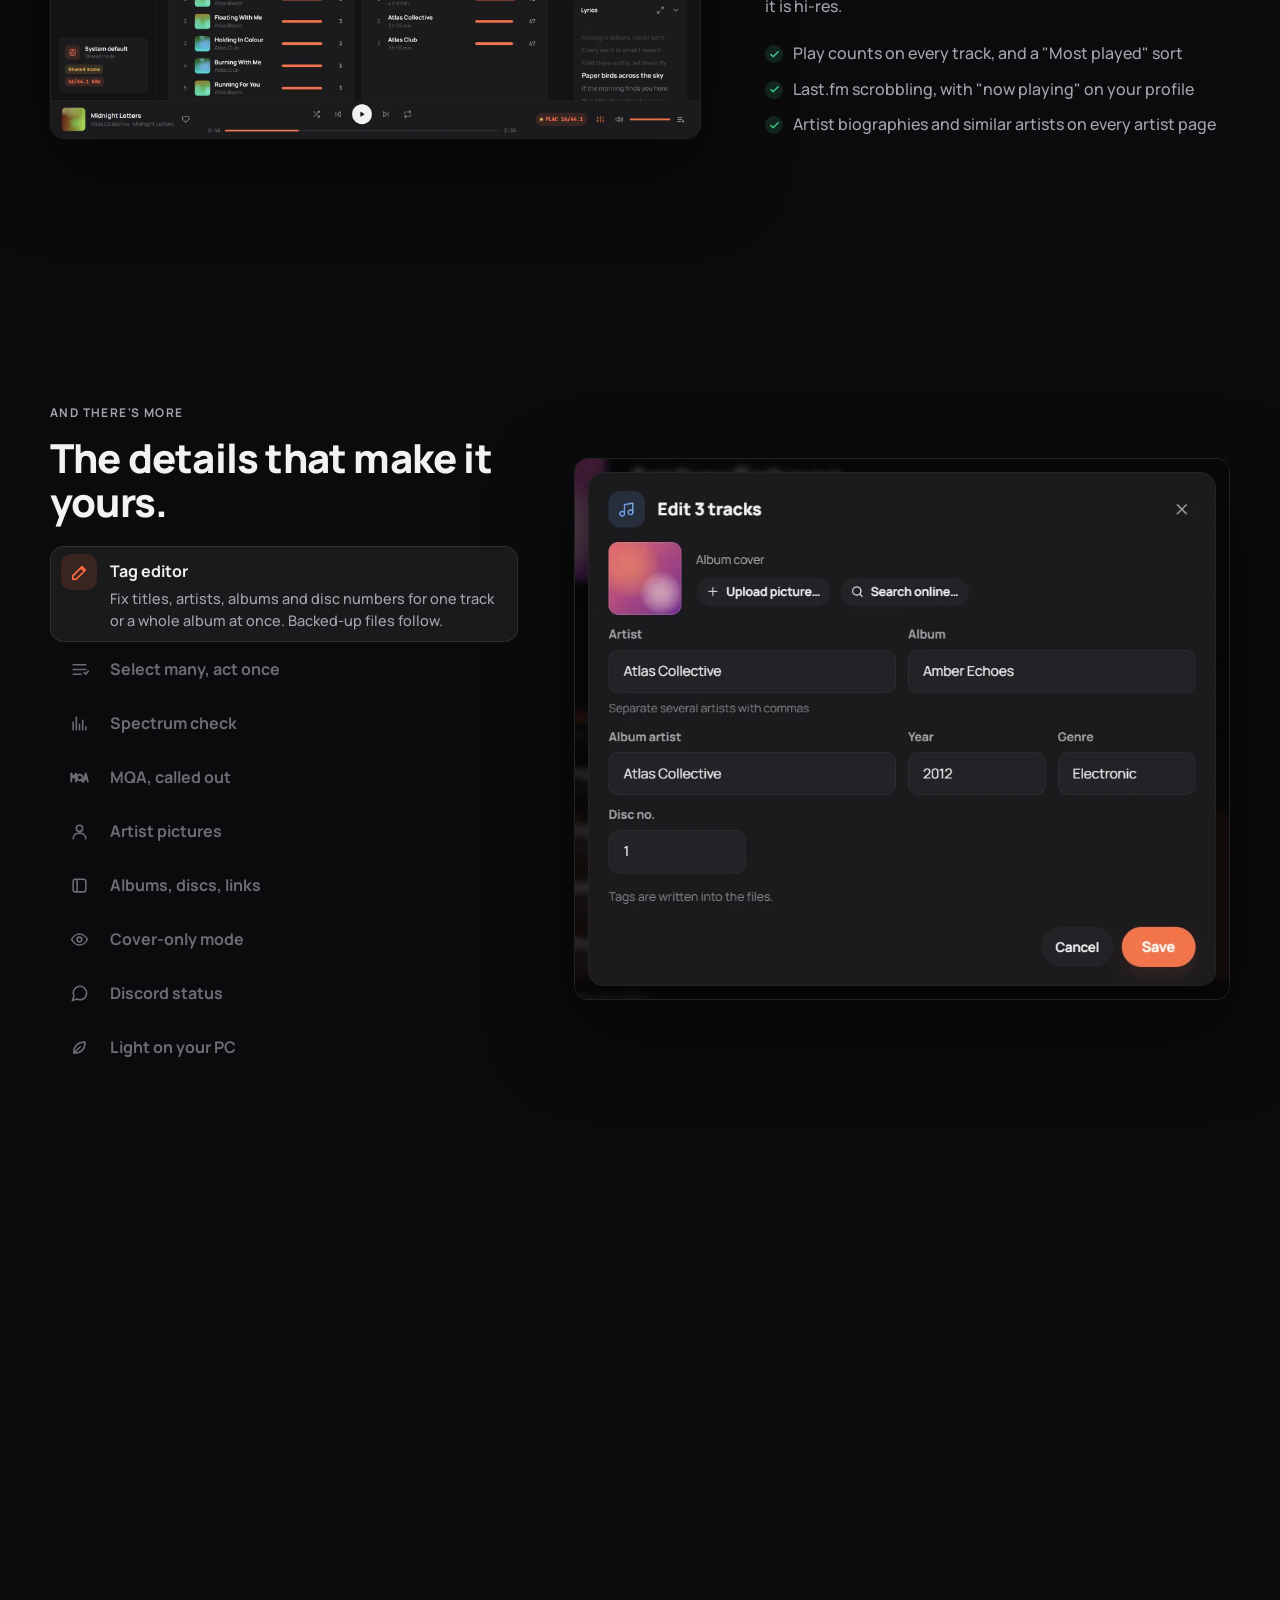
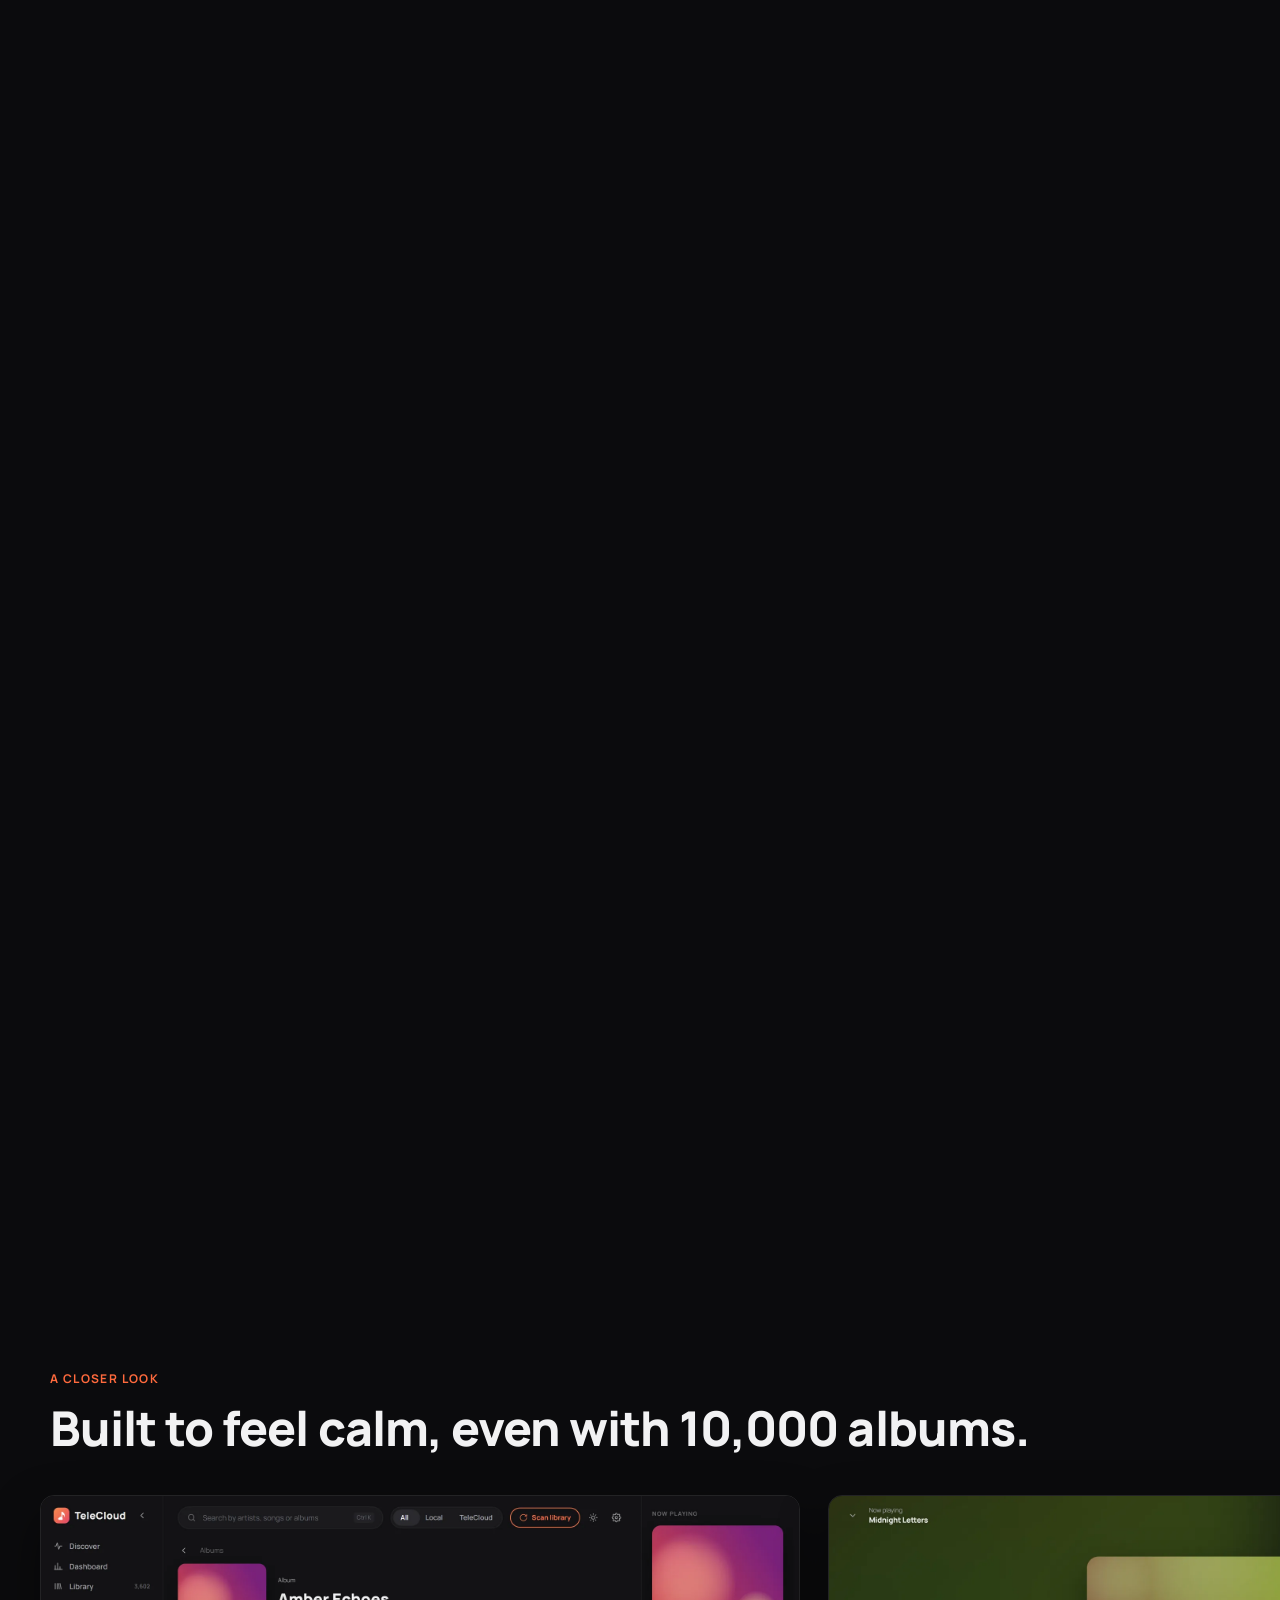
==== commit 3ba6f91e: "Privacy, TeleCloud and Telegram, and Security pages, linked from both footers Privacy: no server and" ====
--- a/index.html
+++ b/index.html
@@ -398,7 +398,8 @@
   <footer class="foot">
     <div class="brand"><img src="assets/icon.svg" alt="" width="24" height="24"><span>TeleCloud</span></div>
     <p>Made by a solo developer for people who care about their music.</p>
-    <p class="muted">TeleCloud is not affiliated with Telegram. <a href="https://github.com/MinhHaiDeveloper/telecloud">GitHub</a></p>
+    <p class="links"><a href="privacy/">Privacy</a><a href="telegram/">TeleCloud and Telegram</a><a href="security/">Security</a><a href="https://github.com/MinhHaiDeveloper/telecloud">GitHub</a></p>
+    <p class="muted">TeleCloud is an unofficial app that uses the Telegram API. It is not affiliated with Telegram.</p>
   </footer>
 
   <script src="main.js" defer></script>
--- a/style.css
+++ b/style.css
@@ -481,9 +481,9 @@
 .story.sound .story-sticky { grid-template-columns: minmax(0, .8fr) minmax(0, 1.25fr); gap: 48px; }
 .r-stage .shot.panel { max-height: 86%; }
 /* the clip light in the picture blinks, as it does in the app */
-.clip-shot { position: relative; display: inline-block; line-height: 0; width: min(398px, 100%); }
+.clip-shot { position: relative; display: inline-block; line-height: 0; width: min(366px, 100%); }
 .clip-shot img { width: 100%; height: auto; max-height: none; border-radius: 14px; border: 1px solid var(--border-2); }
-.clip-shot i { position: absolute; left: 13.6%; top: 46.8%; width: 3.6%; aspect-ratio: 1; transform: translate(-50%, -50%); border-radius: 50%; background: #ff3b30; box-shadow: 0 0 0 4px rgba(255, 59, 48, .25), 0 0 14px rgba(255, 59, 48, .7); animation: clipBlink .6s steps(2, jump-none) infinite; }
+.clip-shot i { position: absolute; left: 12%; top: 36.8%; width: 3.9%; aspect-ratio: 1; transform: translate(-50%, -50%); border-radius: 50%; background: #ff3b30; box-shadow: 0 0 0 4px rgba(255, 59, 48, .25), 0 0 14px rgba(255, 59, 48, .7); animation: clipBlink .6s steps(2, jump-none) infinite; }
 @keyframes clipBlink { 0%, 100% { opacity: 1; } 50% { opacity: .2; } }
 @media (prefers-reduced-motion: reduce) { .clip-shot i { animation: none; } }
 .story-copy, .steps-copy, .sc { min-width: 0; }
@@ -517,3 +517,25 @@
 }
 @media (max-width: 560px) { .nav .brand span { display: none; } .nav .brand { min-width: 0; } }
 .nav-links a { white-space: nowrap; }
+
+/* ---- text pages: Privacy, TeleCloud and Telegram, Security */
+.doc { max-width: 760px; margin: 0 auto; padding: 132px var(--gutter) 72px; }
+.doc h1 { font-size: clamp(34px, 5vw, 52px); font-weight: 800; line-height: 1.1; margin: 0 0 14px; letter-spacing: -.5px; }
+.doc .lead { margin-bottom: 8px; }
+.doc .updated { font-size: 13px; color: var(--text-3); margin: 0 0 40px; }
+.doc h2 { font-size: 22px; margin: 44px 0 12px; }
+.doc p, .doc li { color: var(--text-2); }
+.doc strong { color: var(--text); }
+.doc ul { padding-left: 20px; margin: 0 0 16px; }
+.doc li { margin-bottom: 8px; }
+.doc a { color: var(--accent-2); text-decoration: underline; text-underline-offset: 3px; }
+.doc code { font: 500 .92em var(--mono); background: var(--surface-2); border-radius: 6px; padding: 1px 6px; color: var(--text); }
+.doc .note { background: var(--surface); border: 1px solid var(--border-2); border-left: 3px solid var(--accent); border-radius: 12px; padding: 16px 20px; margin: 24px 0; }
+.doc .note p { margin: 0; }
+.doc table { width: 100%; border-collapse: collapse; margin: 8px 0 20px; font-size: 15px; }
+.doc th, .doc td { text-align: left; padding: 10px 12px; border-bottom: 1px solid var(--border-2); vertical-align: top; color: var(--text-2); }
+.doc th { color: var(--text); font-weight: 700; }
+@media (max-width: 560px) { .doc { padding-top: 112px; } .doc table { font-size: 14px; } .doc th, .doc td { padding: 8px 6px; } }
+.foot .links { display: flex; flex-wrap: wrap; justify-content: center; gap: 6px 18px; }
+.foot .links a { color: var(--text-2); }
+.foot .links a:hover { color: var(--text); }
